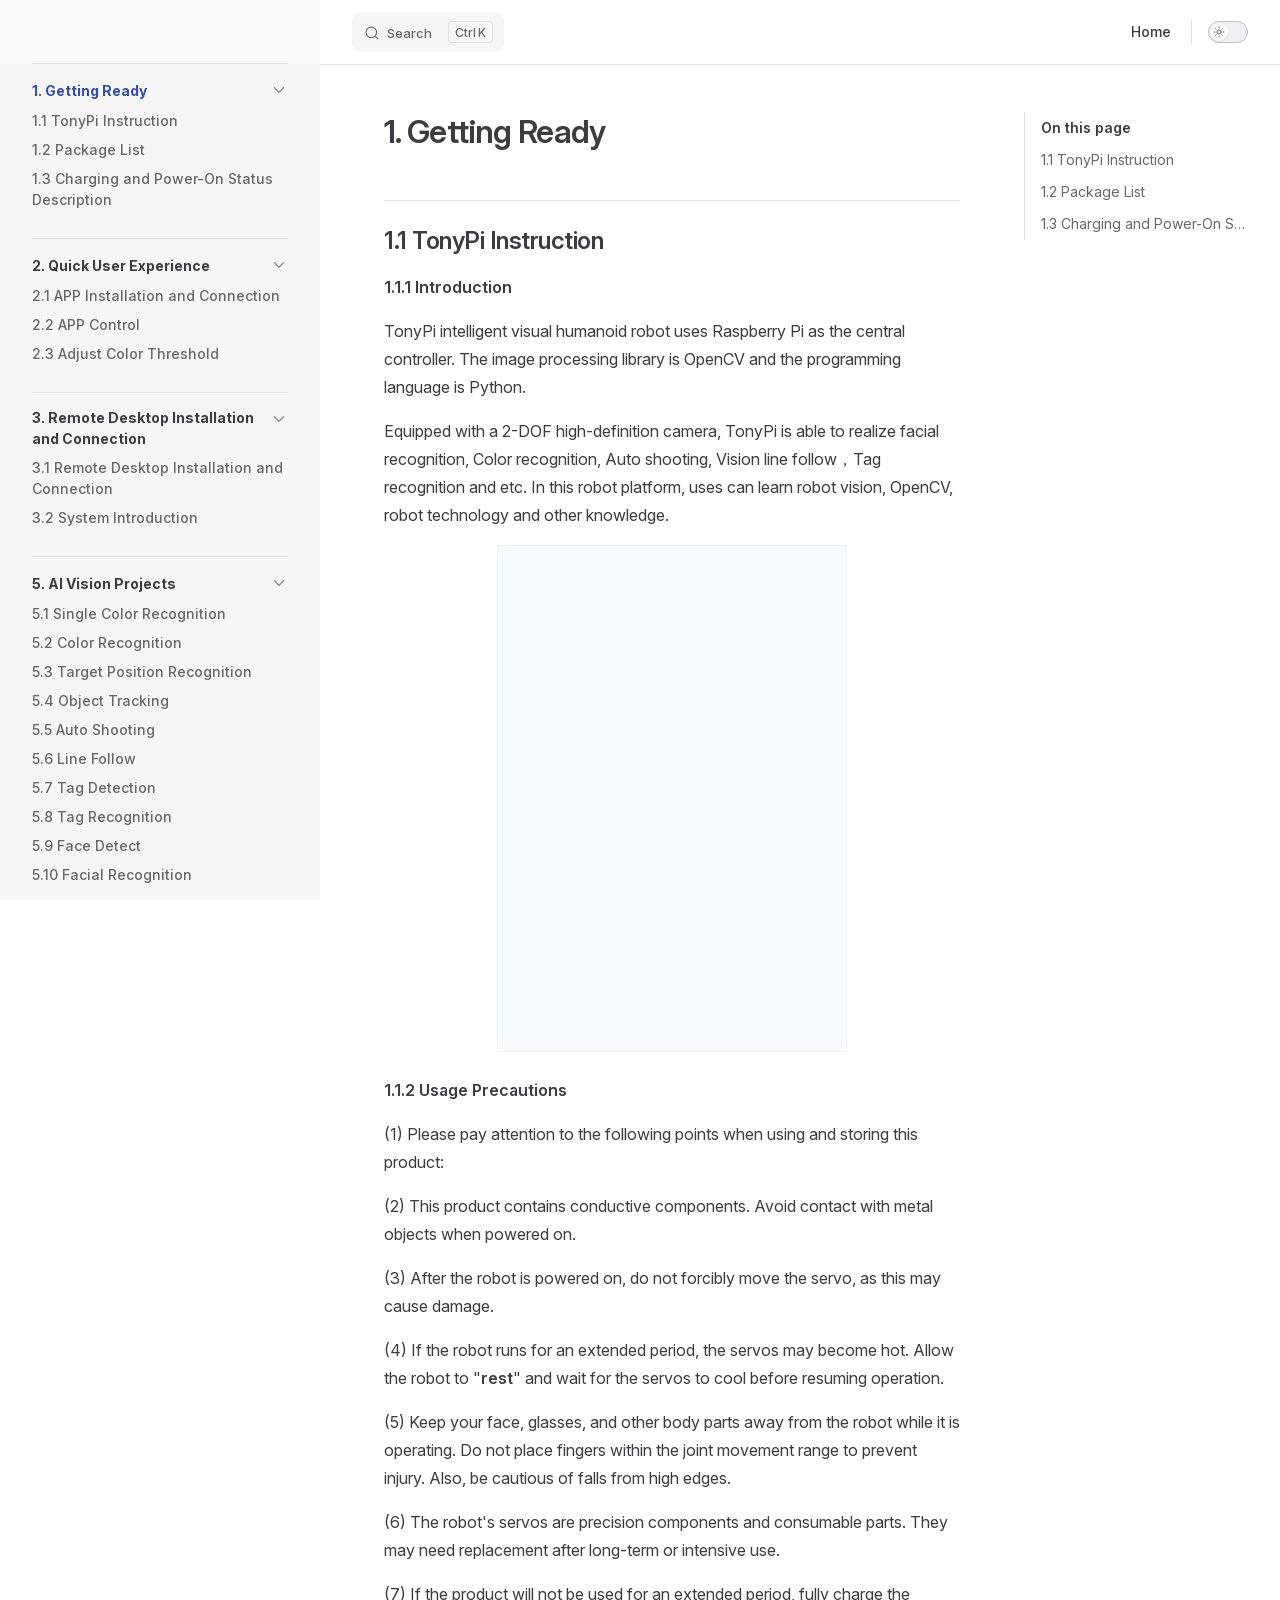
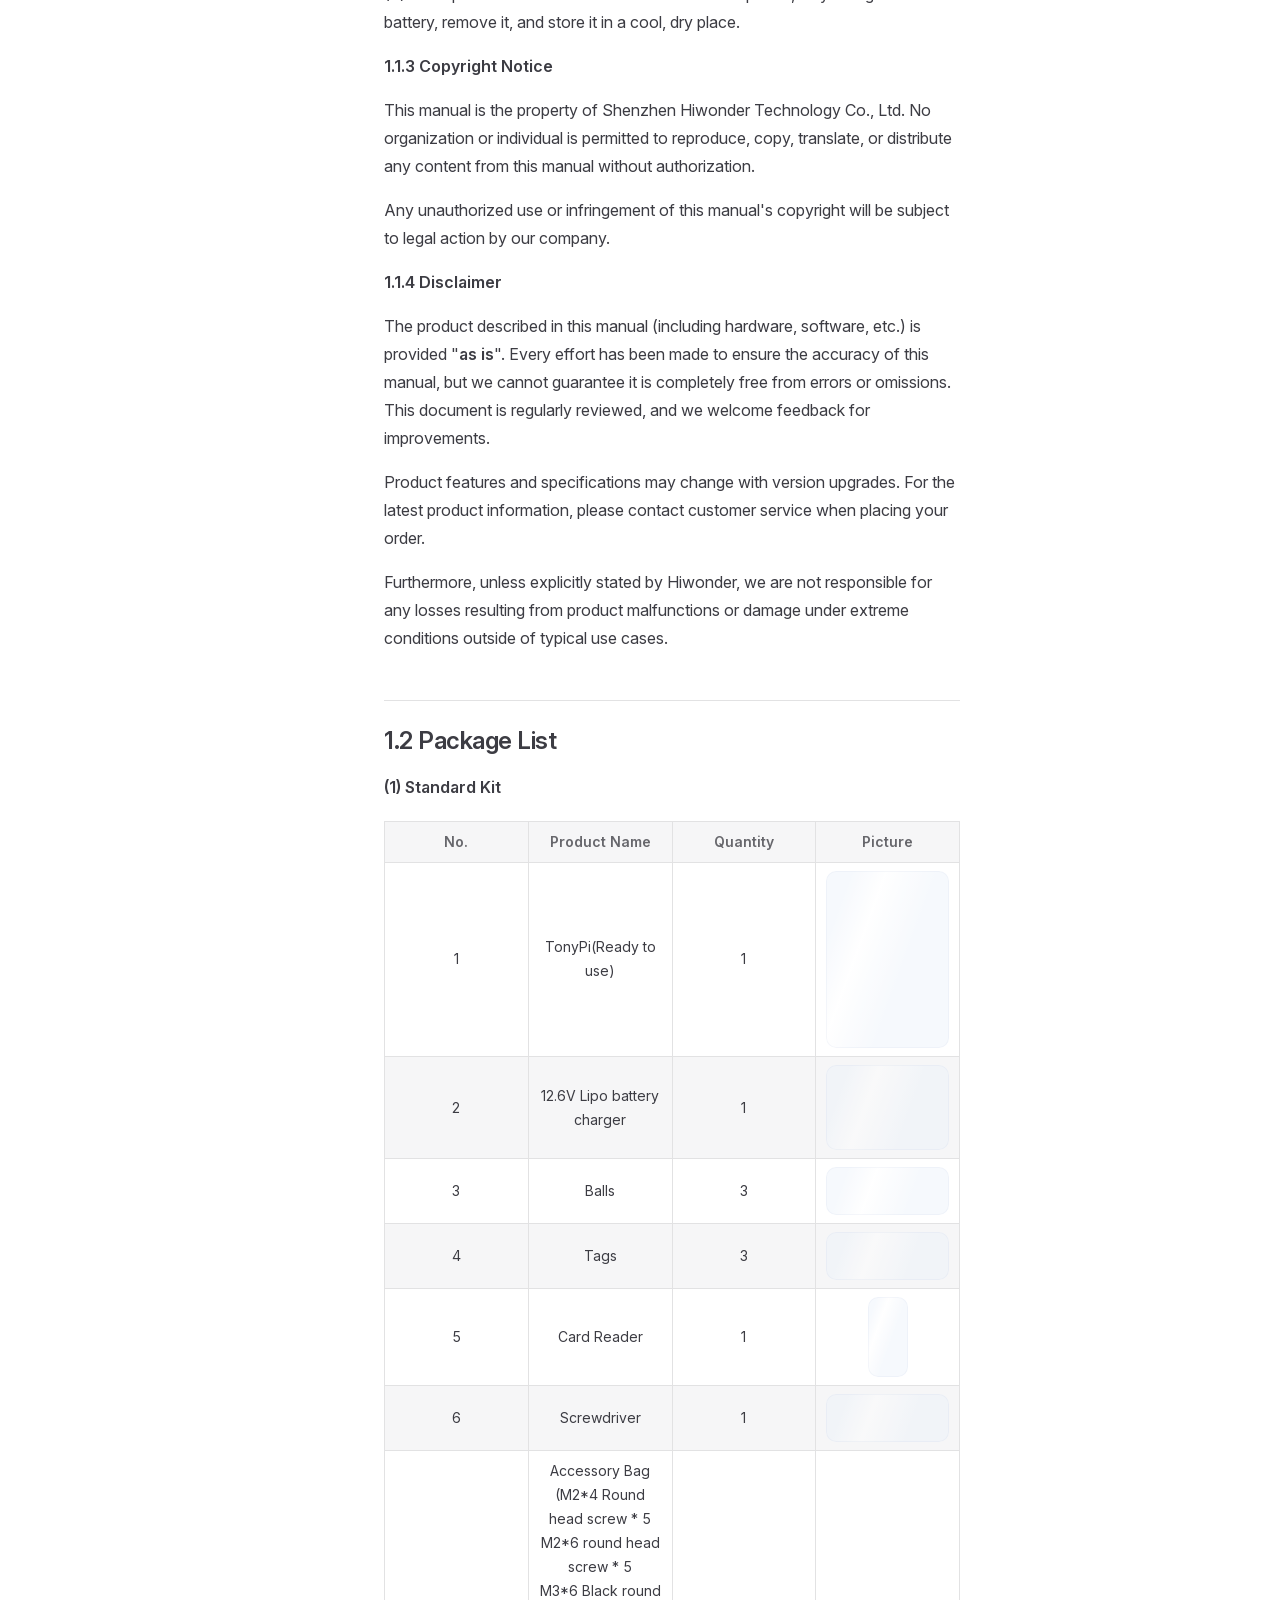
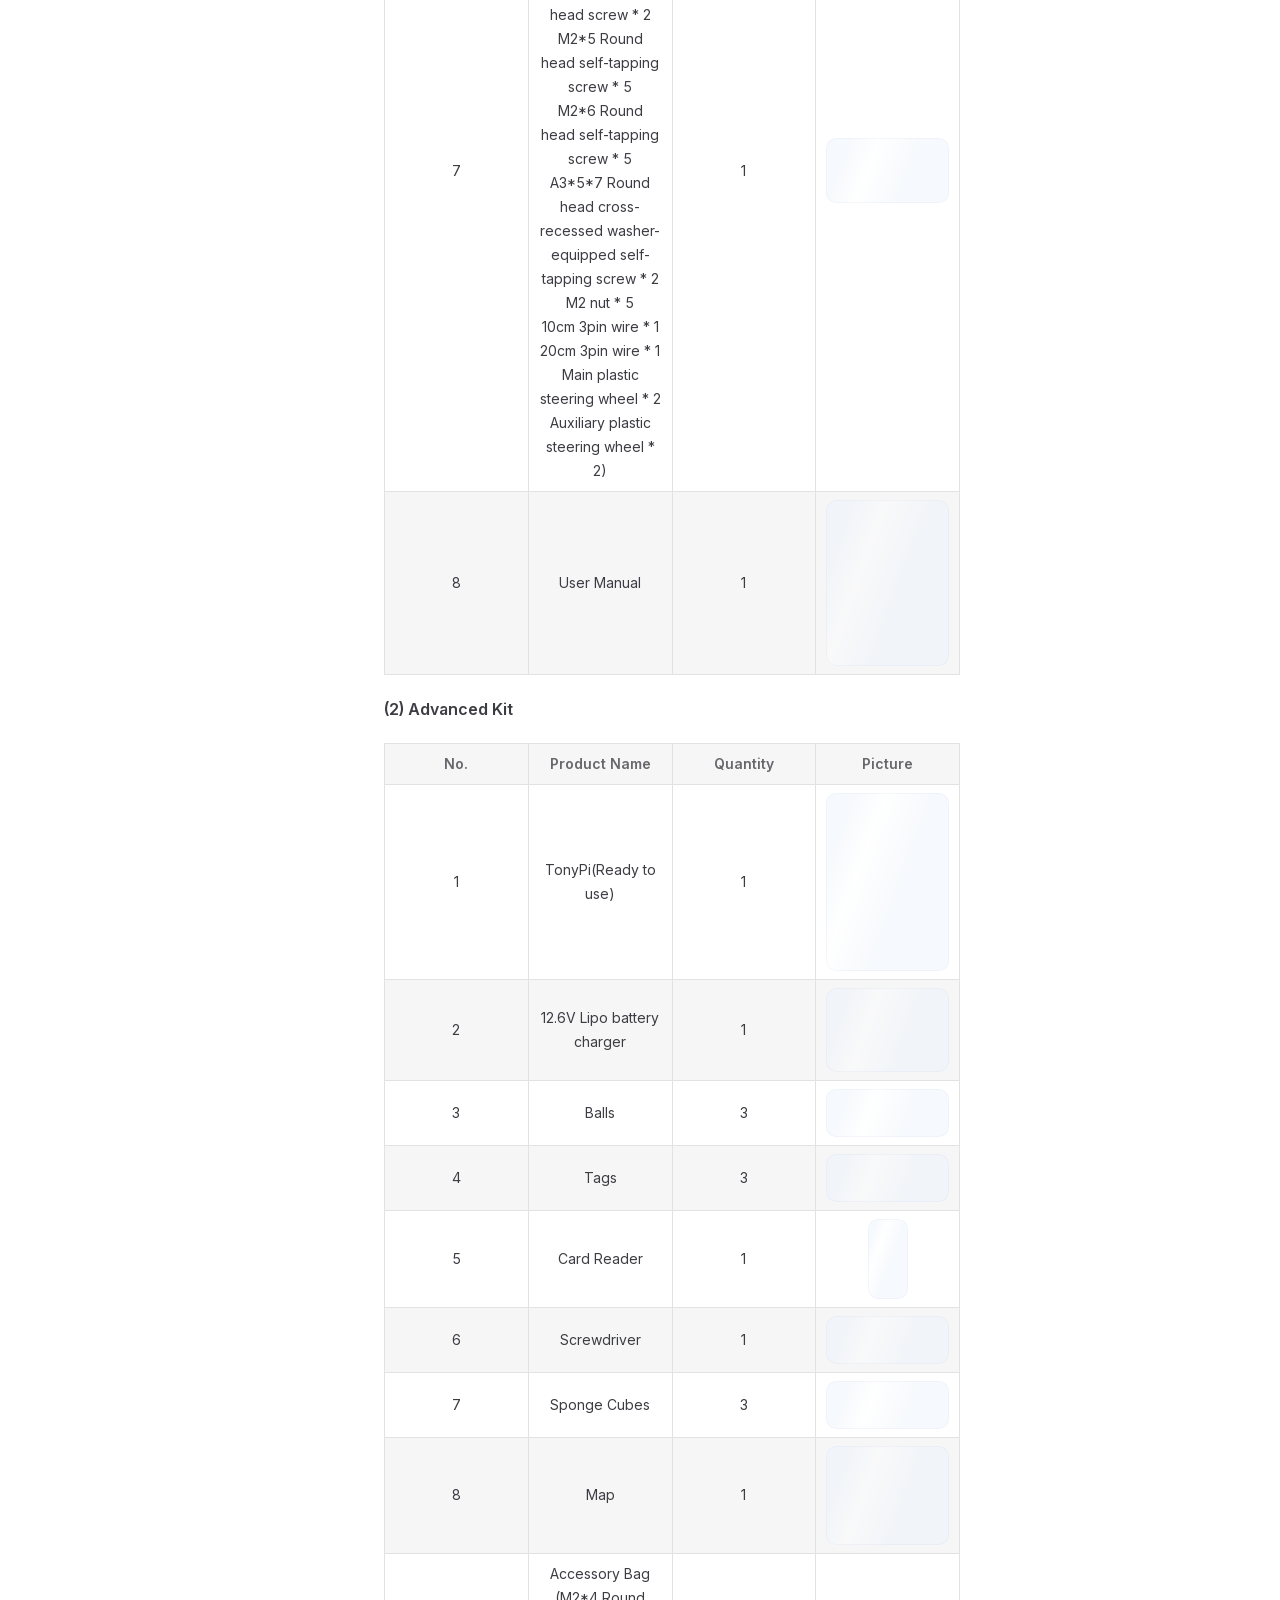
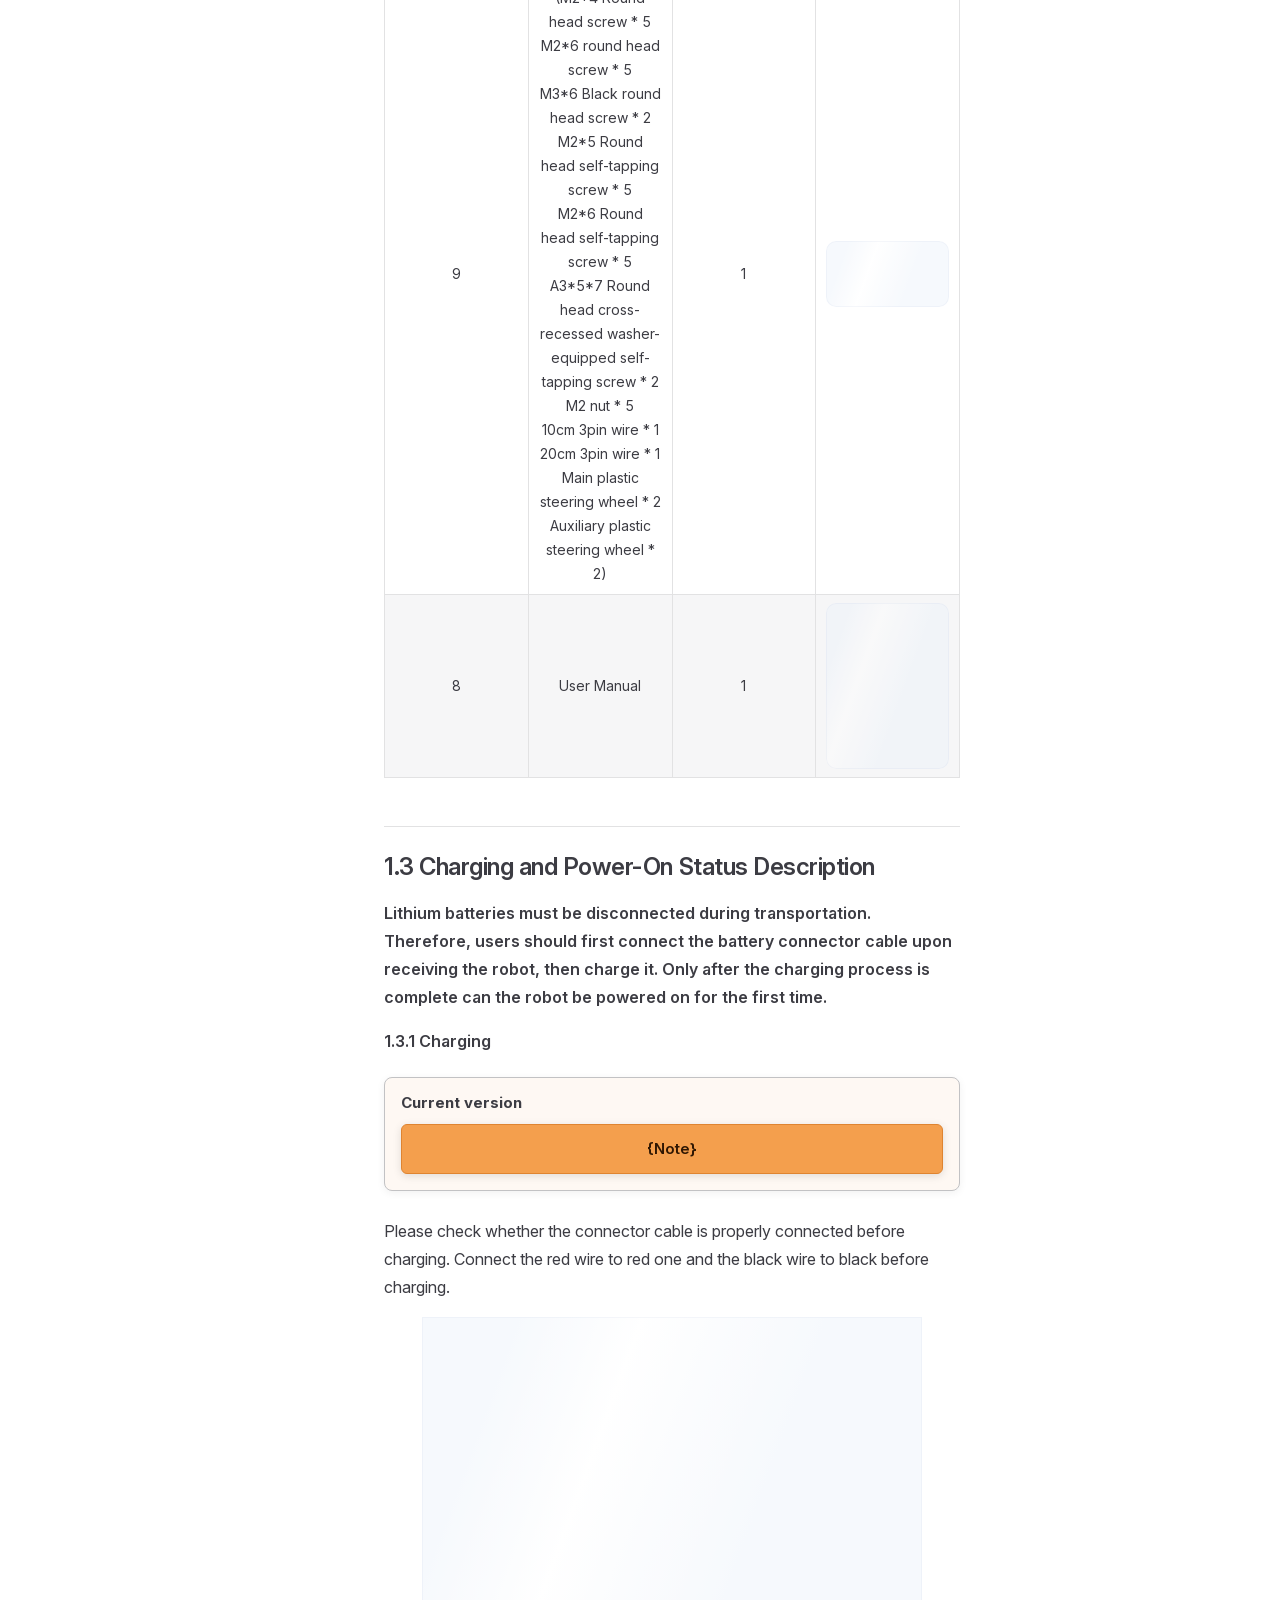
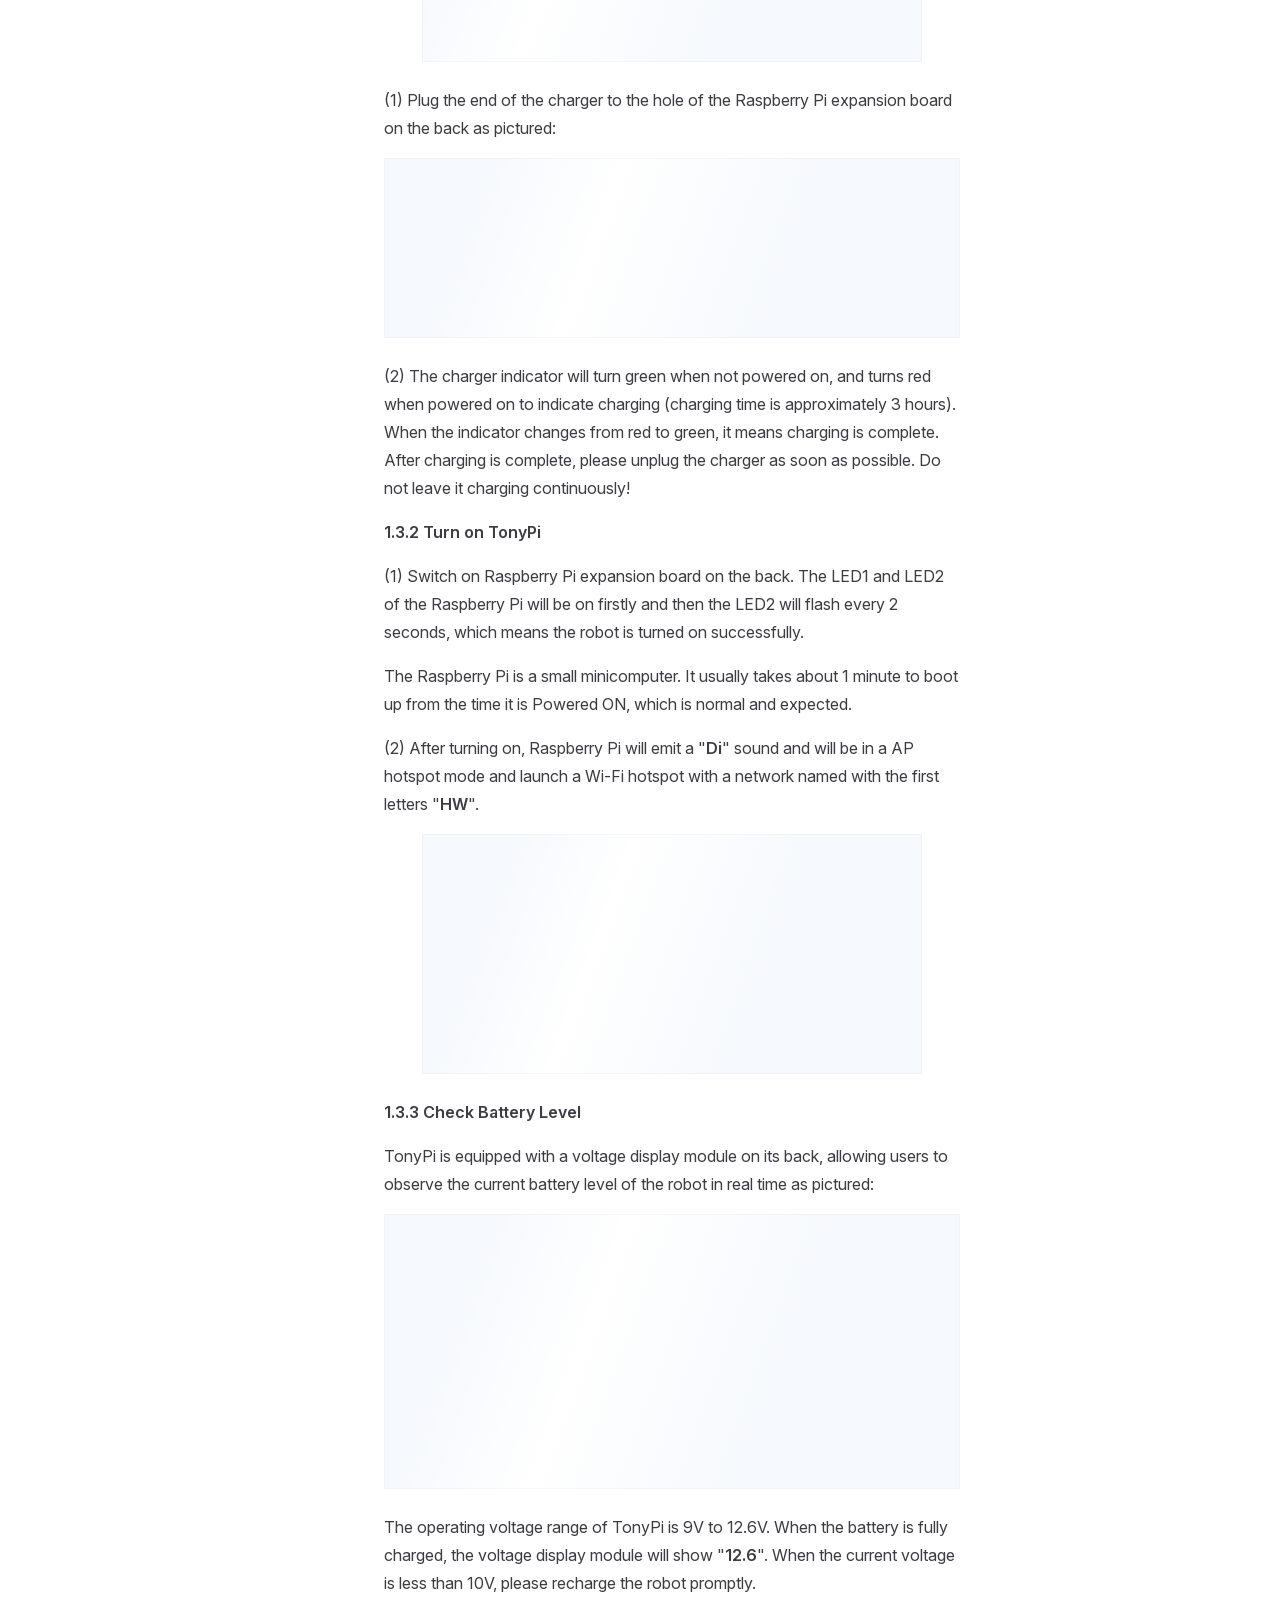
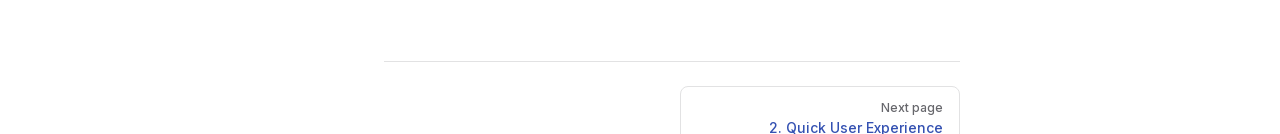
==== projects/TonyPi/en/latest/index.html @ e5cf25d5 "内容搭建" ====
<!DOCTYPE html>
<html lang="en-US" dir="ltr">
  <head>
    <meta charset="utf-8">
    <meta name="viewport" content="width=device-width,initial-scale=1">
    <title>TonyPi Documentation</title>
    <meta name="description" content="TonyPi robot documentation">
    <meta name="generator" content="VitePress v1.6.4">
    <link rel="preload stylesheet" href="/projects/TonyPi/en/latest/assets/style.p-9D3lIQ.css" as="style">
    <link rel="preload stylesheet" href="/projects/TonyPi/en/latest/vp-icons.css" as="style">
    
    <script type="module" src="/projects/TonyPi/en/latest/assets/app.D5U4iO-z.js"></script>
    <link rel="preload" href="/projects/TonyPi/en/latest/assets/inter-roman-latin.Di8DUHzh.woff2" as="font" type="font/woff2" crossorigin="">
    <link rel="modulepreload" href="/projects/TonyPi/en/latest/assets/chunks/theme.QxXbuBJi.js">
    <link rel="modulepreload" href="/projects/TonyPi/en/latest/assets/chunks/framework.BcMkjLiY.js">
    <link rel="modulepreload" href="/projects/TonyPi/en/latest/assets/index.md.aGNLxCXh.lean.js">
    <link rel="icon" href="/projects/TonyPi/en/latest/favicon.ico">
    <script id="check-dark-mode">(()=>{const e=localStorage.getItem("vitepress-theme-appearance")||"auto",a=window.matchMedia("(prefers-color-scheme: dark)").matches;(!e||e==="auto"?a:e==="dark")&&document.documentElement.classList.add("dark")})();</script>
    <script id="check-mac-os">document.documentElement.classList.toggle("mac",/Mac|iPhone|iPod|iPad/i.test(navigator.platform));</script>
  </head>
  <body>
    <div id="app"><!--[--><div class="page-redirect" style="text-align:center;padding:100px 20px;"><p>Redirecting to content page...</p><p><a href="/projects/TonyPi/en/latest/docs/1.getting_ready.html" target="_self">If you are not redirected automatically, click here</a></p></div><!--[--><!----><!--]--><!----><!--]--></div>
    <script>window.__VP_HASH_MAP__=JSON.parse("{\"docs_1.getting_ready.md\":\"DR9e4uMA\",\"docs_10.pc_control_course.md\":\"C36wMN5D\",\"docs_11.voice_interaction_and_intelligent_handling_course.md\":\"CL0fTmrO\",\"docs_13_network_configuration.md\":\"CmdSYaKA\",\"docs_2.quick_user_experience.md\":\"IQWW125H\",\"docs_6.remote.md\":\"Zev0Ed3V\",\"docs_8.ai_vision_games_lesson.md\":\"PRCajuVZ\",\"docs_9.upper_computer_action_editing_course.md\":\"5rA0oVuu\",\"docs_general_basic_courses.md\":\"BvDq5_1U\",\"docs_index.md\":\"Dbl08Xhv\",\"docs_resources_download.md\":\"DVZm7Ctx\",\"index.md\":\"aGNLxCXh\"}");window.__VP_SITE_DATA__=JSON.parse("{\"lang\":\"en-US\",\"dir\":\"ltr\",\"title\":\"TonyPi Documentation\",\"description\":\"TonyPi robot documentation\",\"base\":\"/projects/TonyPi/en/latest/\",\"head\":[],\"router\":{\"prefetchLinks\":true},\"appearance\":true,\"themeConfig\":{\"siteTitle\":false,\"logo\":\"/e-logo.png\",\"outline\":[2,3],\"search\":{\"provider\":\"local\",\"options\":{\"translations\":{\"button\":{\"buttonText\":\"Search\",\"buttonAriaLabel\":\"Search\"},\"modal\":{\"searchBox\":{\"resetButtonTitle\":\"Clear search query\",\"resetButtonAriaLabel\":\"Clear search query\",\"cancelButtonText\":\"Cancel\",\"cancelButtonAriaLabel\":\"Cancel\"},\"startScreen\":{\"recentSearchTitle\":\"Recent Searches\",\"noRecentSearchText\":\"No recent searches\",\"suggestedQueryTitle\":\"Suggested Queries\"},\"noResultsScreen\":{\"noResultsText\":\"No results found for\",\"suggestedQueryText\":\"You can try searching for\",\"reportMissingResultsText\":\"Have any queries?\",\"reportMissingResultsLinkText\":\"Report here\"},\"footer\":{\"selectText\":\"to select\",\"navigateText\":\"to navigate\",\"closeText\":\"to close\"}}}}},\"nav\":[{\"text\":\"Home\",\"link\":\"https://www.hiwonder.net/\",\"target\":\"_self\"}],\"sidebar\":[{\"text\":\"1. Getting Ready\",\"link\":\"/docs/1.getting_ready.html\",\"collapsed\":false,\"items\":[{\"text\":\"1.1 TonyPi Instruction\",\"link\":\"/docs/1.getting_ready.html#_1-1-tonypi-instruction\"},{\"text\":\"1.2 Package List\",\"link\":\"/docs/1.getting_ready.html#_1-2-package-list\"},{\"text\":\"1.3 Charging and Power-On Status Description\",\"link\":\"/docs/1.getting_ready.html#_1-3-charging-and-power-on-status-description\"}]},{\"text\":\"2. Quick User Experience\",\"link\":\"/docs/2.quick_user_experience.html\",\"collapsed\":false,\"items\":[{\"text\":\"2.1 APP Installation and Connection\",\"link\":\"/docs/2.quick_user_experience.html#_2-1-app-installation-and-connection\"},{\"text\":\"2.2 APP Control\",\"link\":\"/docs/2.quick_user_experience.html#_2-2-app-control\"},{\"text\":\"2.3 Adjust Color Threshold\",\"link\":\"/docs/2.quick_user_experience.html#_2-3-adjust-color-threshold\"}]},{\"text\":\"3. Remote Desktop Installation and Connection\",\"link\":\"/docs/6.remote.html\",\"collapsed\":false,\"items\":[{\"text\":\"3.1 Remote Desktop Installation and Connection\",\"link\":\"/docs/6.remote.html#_3-1-remote-desktop-installation-and-connection\"},{\"text\":\"3.2 System Introduction\",\"link\":\"/docs/6.remote.html#_3-2-system-introduction\"}]},{\"text\":\"5. AI Vision Projects\",\"link\":\"/docs/8.ai_vision_games_lesson.html\",\"collapsed\":false,\"items\":[{\"text\":\"5.1 Single Color Recognition\",\"link\":\"/docs/8.ai_vision_games_lesson.html#_5-1-single-color-recognition\"},{\"text\":\"5.2 Color Recognition\",\"link\":\"/docs/8.ai_vision_games_lesson.html#_5-2-color-recognition\"},{\"text\":\"5.3 Target Position Recognition\",\"link\":\"/docs/8.ai_vision_games_lesson.html#_5-3-target-position-recognition\"},{\"text\":\"5.4 Object Tracking\",\"link\":\"/docs/8.ai_vision_games_lesson.html#_5-4-object-tracking\"},{\"text\":\"5.5 Auto Shooting\",\"link\":\"/docs/8.ai_vision_games_lesson.html#_5-5-auto-shooting\"},{\"text\":\"5.6 Line Follow\",\"link\":\"/docs/8.ai_vision_games_lesson.html#_5-6-line-follow\"},{\"text\":\"5.7 Tag Detection\",\"link\":\"/docs/8.ai_vision_games_lesson.html#_5-7-tag-detection\"},{\"text\":\"5.8 Tag Recognition\",\"link\":\"/docs/8.ai_vision_games_lesson.html#_5-8-tag-recognition\"},{\"text\":\"5.9 Face Detect\",\"link\":\"/docs/8.ai_vision_games_lesson.html#_5-9-face-detect\"},{\"text\":\"5.10 Facial Recognition\",\"link\":\"/docs/8.ai_vision_games_lesson.html#_5-10-facial-recognition\"}]},{\"text\":\"4. PC Software and Action Programming\",\"link\":\"/docs/9.upper_computer_action_editing_course.html\",\"collapsed\":false,\"items\":[{\"text\":\"4.1 PC Software Introduction\",\"link\":\"/docs/9.upper_computer_action_editing_course.html#_4-1-pc-software-introduction\"},{\"text\":\"4.2 Call Action Group\",\"link\":\"/docs/9.upper_computer_action_editing_course.html#_4-2-call-action-group\"},{\"text\":\"4.3 Action Group Programming\",\"link\":\"/docs/9.upper_computer_action_editing_course.html#_4-3-action-group-programming\"},{\"text\":\"4.4 Integrate Action Groups\",\"link\":\"/docs/9.upper_computer_action_editing_course.html#_4-4-integrate-action-groups\"},{\"text\":\"4.5 App Custom\",\"link\":\"/docs/9.upper_computer_action_editing_course.html#_4-5-app-custom\"},{\"text\":\"4.6 Call Action Group Using Command\",\"link\":\"/docs/9.upper_computer_action_editing_course.html#_4-6-call-action-group-using-command\"}]},{\"text\":\"7. PC Software Control\",\"link\":\"/docs/10.pc_control_course.html\",\"collapsed\":false,\"items\":[{\"text\":\"7.1 PC Software Operation\",\"link\":\"/docs/10.pc_control_course.html#_7-1-pc-software-operation\"},{\"text\":\"7.2 Start TonyPi with PC Software\",\"link\":\"/docs/10.pc_control_course.html#_7-2-start-tonypi-with-pc-software\"}]},{\"text\":\"6. Intelligent Transport Course\",\"link\":\"/docs/11.voice_interaction_and_intelligent_handling_course.html\",\"collapsed\":false,\"items\":[{\"text\":\"6.1 Intelligent Transport\",\"link\":\"/docs/11.voice_interaction_and_intelligent_handling_course.html#_6-1-intelligent-transport\"},{\"text\":\"6.2 Object Tracking\",\"link\":\"/docs/11.voice_interaction_and_intelligent_handling_course.html#_6-2-object-tracking\"}]},{\"text\":\"8. Raspberry Pi Series Robot Network Configuration Instruction\",\"link\":\"/docs/13_network_configuration.html\",\"collapsed\":false,\"items\":[{\"text\":\"8.1 Network Configuration Overview\",\"link\":\"/docs/13_network_configuration.html#_8-1-network-configuration-overview\"},{\"text\":\"8.2 AP Direct Connection Mode\",\"link\":\"/docs/13_network_configuration.html#_8-2-ap-direct-connection-mode\"},{\"text\":\"8.3 Connecting in LAN Mode (optional)\",\"link\":\"/docs/13_network_configuration.html#_8-3-connecting-in-lan-mode-optional\"}]},{\"text\":\"Basic Development Course\",\"link\":\"/docs/general_basic_courses.html\",\"collapsed\":false,\"items\":[]},{\"text\":\"Appendix\",\"link\":\"/docs/resources_download.html\",\"collapsed\":false,\"items\":[]}]},\"locales\":{},\"scrollOffset\":134,\"cleanUrls\":false}");</script>
    
  </body>
</html>
---- projects/TonyPi/en/latest/assets/style.p-9D3lIQ.css ----
@font-face{font-family:Inter;font-style:normal;font-weight:100 900;font-display:swap;src:url(/projects/TonyPi/en/latest/assets/inter-roman-cyrillic-ext.BBPuwvHQ.woff2) format("woff2");unicode-range:U+0460-052F,U+1C80-1C88,U+20B4,U+2DE0-2DFF,U+A640-A69F,U+FE2E-FE2F}@font-face{font-family:Inter;font-style:normal;font-weight:100 900;font-display:swap;src:url(/projects/TonyPi/en/latest/assets/inter-roman-cyrillic.C5lxZ8CY.woff2) format("woff2");unicode-range:U+0301,U+0400-045F,U+0490-0491,U+04B0-04B1,U+2116}@font-face{font-family:Inter;font-style:normal;font-weight:100 900;font-display:swap;src:url(/projects/TonyPi/en/latest/assets/inter-roman-greek-ext.CqjqNYQ-.woff2) format("woff2");unicode-range:U+1F00-1FFF}@font-face{font-family:Inter;font-style:normal;font-weight:100 900;font-display:swap;src:url(/projects/TonyPi/en/latest/assets/inter-roman-greek.BBVDIX6e.woff2) format("woff2");unicode-range:U+0370-0377,U+037A-037F,U+0384-038A,U+038C,U+038E-03A1,U+03A3-03FF}@font-face{font-family:Inter;font-style:normal;font-weight:100 900;font-display:swap;src:url(/projects/TonyPi/en/latest/assets/inter-roman-vietnamese.BjW4sHH5.woff2) format("woff2");unicode-range:U+0102-0103,U+0110-0111,U+0128-0129,U+0168-0169,U+01A0-01A1,U+01AF-01B0,U+0300-0301,U+0303-0304,U+0308-0309,U+0323,U+0329,U+1EA0-1EF9,U+20AB}@font-face{font-family:Inter;font-style:normal;font-weight:100 900;font-display:swap;src:url(/projects/TonyPi/en/latest/assets/inter-roman-latin-ext.4ZJIpNVo.woff2) format("woff2");unicode-range:U+0100-02AF,U+0304,U+0308,U+0329,U+1E00-1E9F,U+1EF2-1EFF,U+2020,U+20A0-20AB,U+20AD-20C0,U+2113,U+2C60-2C7F,U+A720-A7FF}@font-face{font-family:Inter;font-style:normal;font-weight:100 900;font-display:swap;src:url(/projects/TonyPi/en/latest/assets/inter-roman-latin.Di8DUHzh.woff2) format("woff2");unicode-range:U+0000-00FF,U+0131,U+0152-0153,U+02BB-02BC,U+02C6,U+02DA,U+02DC,U+0304,U+0308,U+0329,U+2000-206F,U+2074,U+20AC,U+2122,U+2191,U+2193,U+2212,U+2215,U+FEFF,U+FFFD}@font-face{font-family:Inter;font-style:italic;font-weight:100 900;font-display:swap;src:url(/projects/TonyPi/en/latest/assets/inter-italic-cyrillic-ext.r48I6akx.woff2) format("woff2");unicode-range:U+0460-052F,U+1C80-1C88,U+20B4,U+2DE0-2DFF,U+A640-A69F,U+FE2E-FE2F}@font-face{font-family:Inter;font-style:italic;font-weight:100 900;font-display:swap;src:url(/projects/TonyPi/en/latest/assets/inter-italic-cyrillic.By2_1cv3.woff2) format("woff2");unicode-range:U+0301,U+0400-045F,U+0490-0491,U+04B0-04B1,U+2116}@font-face{font-family:Inter;font-style:italic;font-weight:100 900;font-display:swap;src:url(/projects/TonyPi/en/latest/assets/inter-italic-greek-ext.1u6EdAuj.woff2) format("woff2");unicode-range:U+1F00-1FFF}@font-face{font-family:Inter;font-style:italic;font-weight:100 900;font-display:swap;src:url(/projects/TonyPi/en/latest/assets/inter-italic-greek.DJ8dCoTZ.woff2) format("woff2");unicode-range:U+0370-0377,U+037A-037F,U+0384-038A,U+038C,U+038E-03A1,U+03A3-03FF}@font-face{font-family:Inter;font-style:italic;font-weight:100 900;font-display:swap;src:url(/projects/TonyPi/en/latest/assets/inter-italic-vietnamese.BSbpV94h.woff2) format("woff2");unicode-range:U+0102-0103,U+0110-0111,U+0128-0129,U+0168-0169,U+01A0-01A1,U+01AF-01B0,U+0300-0301,U+0303-0304,U+0308-0309,U+0323,U+0329,U+1EA0-1EF9,U+20AB}@font-face{font-family:Inter;font-style:italic;font-weight:100 900;font-display:swap;src:url(/projects/TonyPi/en/latest/assets/inter-italic-latin-ext.CN1xVJS-.woff2) format("woff2");unicode-range:U+0100-02AF,U+0304,U+0308,U+0329,U+1E00-1E9F,U+1EF2-1EFF,U+2020,U+20A0-20AB,U+20AD-20C0,U+2113,U+2C60-2C7F,U+A720-A7FF}@font-face{font-family:Inter;font-style:italic;font-weight:100 900;font-display:swap;src:url(/projects/TonyPi/en/latest/assets/inter-italic-latin.C2AdPX0b.woff2) format("woff2");unicode-range:U+0000-00FF,U+0131,U+0152-0153,U+02BB-02BC,U+02C6,U+02DA,U+02DC,U+0304,U+0308,U+0329,U+2000-206F,U+2074,U+20AC,U+2122,U+2191,U+2193,U+2212,U+2215,U+FEFF,U+FFFD}@font-face{font-family:Punctuation SC;font-weight:400;src:local("PingFang SC Regular"),local("Noto Sans CJK SC"),local("Microsoft YaHei");unicode-range:U+201C,U+201D,U+2018,U+2019,U+2E3A,U+2014,U+2013,U+2026,U+00B7,U+007E,U+002F}@font-face{font-family:Punctuation SC;font-weight:500;src:local("PingFang SC Medium"),local("Noto Sans CJK SC"),local("Microsoft YaHei");unicode-range:U+201C,U+201D,U+2018,U+2019,U+2E3A,U+2014,U+2013,U+2026,U+00B7,U+007E,U+002F}@font-face{font-family:Punctuation SC;font-weight:600;src:local("PingFang SC Semibold"),local("Noto Sans CJK SC Bold"),local("Microsoft YaHei Bold");unicode-range:U+201C,U+201D,U+2018,U+2019,U+2E3A,U+2014,U+2013,U+2026,U+00B7,U+007E,U+002F}@font-face{font-family:Punctuation SC;font-weight:700;src:local("PingFang SC Semibold"),local("Noto Sans CJK SC Bold"),local("Microsoft YaHei Bold");unicode-range:U+201C,U+201D,U+2018,U+2019,U+2E3A,U+2014,U+2013,U+2026,U+00B7,U+007E,U+002F}:root{--vp-c-white: #ffffff;--vp-c-black: #000000;--vp-c-neutral: var(--vp-c-black);--vp-c-neutral-inverse: var(--vp-c-white)}.dark{--vp-c-neutral: var(--vp-c-white);--vp-c-neutral-inverse: var(--vp-c-black)}:root{--vp-c-gray-1: #dddde3;--vp-c-gray-2: #e4e4e9;--vp-c-gray-3: #ebebef;--vp-c-gray-soft: rgba(142, 150, 170, .14);--vp-c-indigo-1: #3451b2;--vp-c-indigo-2: #3a5ccc;--vp-c-indigo-3: #5672cd;--vp-c-indigo-soft: rgba(100, 108, 255, .14);--vp-c-purple-1: #6f42c1;--vp-c-purple-2: #7e4cc9;--vp-c-purple-3: #8e5cd9;--vp-c-purple-soft: rgba(159, 122, 234, .14);--vp-c-green-1: #18794e;--vp-c-green-2: #299764;--vp-c-green-3: #30a46c;--vp-c-green-soft: rgba(16, 185, 129, .14);--vp-c-yellow-1: #915930;--vp-c-yellow-2: #946300;--vp-c-yellow-3: #9f6a00;--vp-c-yellow-soft: rgba(234, 179, 8, .14);--vp-c-red-1: #b8272c;--vp-c-red-2: #d5393e;--vp-c-red-3: #e0575b;--vp-c-red-soft: rgba(244, 63, 94, .14);--vp-c-sponsor: #db2777}.dark{--vp-c-gray-1: #515c67;--vp-c-gray-2: #414853;--vp-c-gray-3: #32363f;--vp-c-gray-soft: rgba(101, 117, 133, .16);--vp-c-indigo-1: #a8b1ff;--vp-c-indigo-2: #5c73e7;--vp-c-indigo-3: #3e63dd;--vp-c-indigo-soft: rgba(100, 108, 255, .16);--vp-c-purple-1: #c8abfa;--vp-c-purple-2: #a879e6;--vp-c-purple-3: #8e5cd9;--vp-c-purple-soft: rgba(159, 122, 234, .16);--vp-c-green-1: #3dd68c;--vp-c-green-2: #30a46c;--vp-c-green-3: #298459;--vp-c-green-soft: rgba(16, 185, 129, .16);--vp-c-yellow-1: #f9b44e;--vp-c-yellow-2: #da8b17;--vp-c-yellow-3: #a46a0a;--vp-c-yellow-soft: rgba(234, 179, 8, .16);--vp-c-red-1: #f66f81;--vp-c-red-2: #f14158;--vp-c-red-3: #b62a3c;--vp-c-red-soft: rgba(244, 63, 94, .16)}:root{--vp-c-bg: #ffffff;--vp-c-bg-alt: #f6f6f7;--vp-c-bg-elv: #ffffff;--vp-c-bg-soft: #f6f6f7}.dark{--vp-c-bg: #1b1b1f;--vp-c-bg-alt: #161618;--vp-c-bg-elv: #202127;--vp-c-bg-soft: #202127}:root{--vp-c-border: #c2c2c4;--vp-c-divider: #e2e2e3;--vp-c-gutter: #e2e2e3}.dark{--vp-c-border: #3c3f44;--vp-c-divider: #2e2e32;--vp-c-gutter: #000000}:root{--vp-c-text-1: #3c3c43;--vp-c-text-2: #67676c;--vp-c-text-3: #929295}.dark{--vp-c-text-1: #dfdfd6;--vp-c-text-2: #98989f;--vp-c-text-3: #6a6a71}:root{--vp-c-default-1: var(--vp-c-gray-1);--vp-c-default-2: var(--vp-c-gray-2);--vp-c-default-3: var(--vp-c-gray-3);--vp-c-default-soft: var(--vp-c-gray-soft);--vp-c-brand-1: var(--vp-c-indigo-1);--vp-c-brand-2: var(--vp-c-indigo-2);--vp-c-brand-3: var(--vp-c-indigo-3);--vp-c-brand-soft: var(--vp-c-indigo-soft);--vp-c-brand: var(--vp-c-brand-1);--vp-c-tip-1: var(--vp-c-brand-1);--vp-c-tip-2: var(--vp-c-brand-2);--vp-c-tip-3: var(--vp-c-brand-3);--vp-c-tip-soft: var(--vp-c-brand-soft);--vp-c-note-1: var(--vp-c-brand-1);--vp-c-note-2: var(--vp-c-brand-2);--vp-c-note-3: var(--vp-c-brand-3);--vp-c-note-soft: var(--vp-c-brand-soft);--vp-c-success-1: var(--vp-c-green-1);--vp-c-success-2: var(--vp-c-green-2);--vp-c-success-3: var(--vp-c-green-3);--vp-c-success-soft: var(--vp-c-green-soft);--vp-c-important-1: var(--vp-c-purple-1);--vp-c-important-2: var(--vp-c-purple-2);--vp-c-important-3: var(--vp-c-purple-3);--vp-c-important-soft: var(--vp-c-purple-soft);--vp-c-warning-1: var(--vp-c-yellow-1);--vp-c-warning-2: var(--vp-c-yellow-2);--vp-c-warning-3: var(--vp-c-yellow-3);--vp-c-warning-soft: var(--vp-c-yellow-soft);--vp-c-danger-1: var(--vp-c-red-1);--vp-c-danger-2: var(--vp-c-red-2);--vp-c-danger-3: var(--vp-c-red-3);--vp-c-danger-soft: var(--vp-c-red-soft);--vp-c-caution-1: var(--vp-c-red-1);--vp-c-caution-2: var(--vp-c-red-2);--vp-c-caution-3: var(--vp-c-red-3);--vp-c-caution-soft: var(--vp-c-red-soft)}:root{--vp-font-family-base: "Inter", ui-sans-serif, system-ui, sans-serif, "Apple Color Emoji", "Segoe UI Emoji", "Segoe UI Symbol", "Noto Color Emoji";--vp-font-family-mono: ui-monospace, "Menlo", "Monaco", "Consolas", "Liberation Mono", "Courier New", monospace;font-optical-sizing:auto}:root:where(:lang(zh)){--vp-font-family-base: "Punctuation SC", "Inter", ui-sans-serif, system-ui, sans-serif, "Apple Color Emoji", "Segoe UI Emoji", "Segoe UI Symbol", "Noto Color Emoji"}:root{--vp-shadow-1: 0 1px 2px rgba(0, 0, 0, .04), 0 1px 2px rgba(0, 0, 0, .06);--vp-shadow-2: 0 3px 12px rgba(0, 0, 0, .07), 0 1px 4px rgba(0, 0, 0, .07);--vp-shadow-3: 0 12px 32px rgba(0, 0, 0, .1), 0 2px 6px rgba(0, 0, 0, .08);--vp-shadow-4: 0 14px 44px rgba(0, 0, 0, .12), 0 3px 9px rgba(0, 0, 0, .12);--vp-shadow-5: 0 18px 56px rgba(0, 0, 0, .16), 0 4px 12px rgba(0, 0, 0, .16)}:root{--vp-z-index-footer: 10;--vp-z-index-local-nav: 20;--vp-z-index-nav: 30;--vp-z-index-layout-top: 40;--vp-z-index-backdrop: 50;--vp-z-index-sidebar: 60}@media (min-width: 960px){:root{--vp-z-index-sidebar: 25}}:root{--vp-layout-max-width: 1440px}:root{--vp-header-anchor-symbol: "#"}:root{--vp-code-line-height: 1.7;--vp-code-font-size: .875em;--vp-code-color: var(--vp-c-brand-1);--vp-code-link-color: var(--vp-c-brand-1);--vp-code-link-hover-color: var(--vp-c-brand-2);--vp-code-bg: var(--vp-c-default-soft);--vp-code-block-color: var(--vp-c-text-2);--vp-code-block-bg: var(--vp-c-bg-alt);--vp-code-block-divider-color: var(--vp-c-gutter);--vp-code-lang-color: var(--vp-c-text-3);--vp-code-line-highlight-color: var(--vp-c-default-soft);--vp-code-line-number-color: var(--vp-c-text-3);--vp-code-line-diff-add-color: var(--vp-c-success-soft);--vp-code-line-diff-add-symbol-color: var(--vp-c-success-1);--vp-code-line-diff-remove-color: var(--vp-c-danger-soft);--vp-code-line-diff-remove-symbol-color: var(--vp-c-danger-1);--vp-code-line-warning-color: var(--vp-c-warning-soft);--vp-code-line-error-color: var(--vp-c-danger-soft);--vp-code-copy-code-border-color: var(--vp-c-divider);--vp-code-copy-code-bg: var(--vp-c-bg-soft);--vp-code-copy-code-hover-border-color: var(--vp-c-divider);--vp-code-copy-code-hover-bg: var(--vp-c-bg);--vp-code-copy-code-active-text: var(--vp-c-text-2);--vp-code-copy-copied-text-content: "Copied";--vp-code-tab-divider: var(--vp-code-block-divider-color);--vp-code-tab-text-color: var(--vp-c-text-2);--vp-code-tab-bg: var(--vp-code-block-bg);--vp-code-tab-hover-text-color: var(--vp-c-text-1);--vp-code-tab-active-text-color: var(--vp-c-text-1);--vp-code-tab-active-bar-color: var(--vp-c-brand-1)}:lang(es),:lang(pt){--vp-code-copy-copied-text-content: "Copiado"}:lang(fa){--vp-code-copy-copied-text-content: "کپی شد"}:lang(ko){--vp-code-copy-copied-text-content: "복사됨"}:lang(ru){--vp-code-copy-copied-text-content: "Скопировано"}:lang(zh){--vp-code-copy-copied-text-content: "已复制"}:root{--vp-button-brand-border: transparent;--vp-button-brand-text: var(--vp-c-white);--vp-button-brand-bg: var(--vp-c-brand-3);--vp-button-brand-hover-border: transparent;--vp-button-brand-hover-text: var(--vp-c-white);--vp-button-brand-hover-bg: var(--vp-c-brand-2);--vp-button-brand-active-border: transparent;--vp-button-brand-active-text: var(--vp-c-white);--vp-button-brand-active-bg: var(--vp-c-brand-1);--vp-button-alt-border: transparent;--vp-button-alt-text: var(--vp-c-text-1);--vp-button-alt-bg: var(--vp-c-default-3);--vp-button-alt-hover-border: transparent;--vp-button-alt-hover-text: var(--vp-c-text-1);--vp-button-alt-hover-bg: var(--vp-c-default-2);--vp-button-alt-active-border: transparent;--vp-button-alt-active-text: var(--vp-c-text-1);--vp-button-alt-active-bg: var(--vp-c-default-1);--vp-button-sponsor-border: var(--vp-c-text-2);--vp-button-sponsor-text: var(--vp-c-text-2);--vp-button-sponsor-bg: transparent;--vp-button-sponsor-hover-border: var(--vp-c-sponsor);--vp-button-sponsor-hover-text: var(--vp-c-sponsor);--vp-button-sponsor-hover-bg: transparent;--vp-button-sponsor-active-border: var(--vp-c-sponsor);--vp-button-sponsor-active-text: var(--vp-c-sponsor);--vp-button-sponsor-active-bg: transparent}:root{--vp-custom-block-font-size: 14px;--vp-custom-block-code-font-size: 13px;--vp-custom-block-info-border: transparent;--vp-custom-block-info-text: var(--vp-c-text-1);--vp-custom-block-info-bg: var(--vp-c-default-soft);--vp-custom-block-info-code-bg: var(--vp-c-default-soft);--vp-custom-block-note-border: transparent;--vp-custom-block-note-text: var(--vp-c-text-1);--vp-custom-block-note-bg: var(--vp-c-default-soft);--vp-custom-block-note-code-bg: var(--vp-c-default-soft);--vp-custom-block-tip-border: transparent;--vp-custom-block-tip-text: var(--vp-c-text-1);--vp-custom-block-tip-bg: var(--vp-c-tip-soft);--vp-custom-block-tip-code-bg: var(--vp-c-tip-soft);--vp-custom-block-important-border: transparent;--vp-custom-block-important-text: var(--vp-c-text-1);--vp-custom-block-important-bg: var(--vp-c-important-soft);--vp-custom-block-important-code-bg: var(--vp-c-important-soft);--vp-custom-block-warning-border: transparent;--vp-custom-block-warning-text: var(--vp-c-text-1);--vp-custom-block-warning-bg: var(--vp-c-warning-soft);--vp-custom-block-warning-code-bg: var(--vp-c-warning-soft);--vp-custom-block-danger-border: transparent;--vp-custom-block-danger-text: var(--vp-c-text-1);--vp-custom-block-danger-bg: var(--vp-c-danger-soft);--vp-custom-block-danger-code-bg: var(--vp-c-danger-soft);--vp-custom-block-caution-border: transparent;--vp-custom-block-caution-text: var(--vp-c-text-1);--vp-custom-block-caution-bg: var(--vp-c-caution-soft);--vp-custom-block-caution-code-bg: var(--vp-c-caution-soft);--vp-custom-block-details-border: var(--vp-custom-block-info-border);--vp-custom-block-details-text: var(--vp-custom-block-info-text);--vp-custom-block-details-bg: var(--vp-custom-block-info-bg);--vp-custom-block-details-code-bg: var(--vp-custom-block-info-code-bg)}:root{--vp-input-border-color: var(--vp-c-border);--vp-input-bg-color: var(--vp-c-bg-alt);--vp-input-switch-bg-color: var(--vp-c-default-soft)}:root{--vp-nav-height: 64px;--vp-nav-bg-color: var(--vp-c-bg);--vp-nav-screen-bg-color: var(--vp-c-bg);--vp-nav-logo-height: 24px}.hide-nav{--vp-nav-height: 0px}.hide-nav .VPSidebar{--vp-nav-height: 22px}:root{--vp-local-nav-bg-color: var(--vp-c-bg)}:root{--vp-sidebar-width: 272px;--vp-sidebar-bg-color: var(--vp-c-bg-alt)}:root{--vp-backdrop-bg-color: rgba(0, 0, 0, .6)}:root{--vp-home-hero-name-color: var(--vp-c-brand-1);--vp-home-hero-name-background: transparent;--vp-home-hero-image-background-image: none;--vp-home-hero-image-filter: none}:root{--vp-badge-info-border: transparent;--vp-badge-info-text: var(--vp-c-text-2);--vp-badge-info-bg: var(--vp-c-default-soft);--vp-badge-tip-border: transparent;--vp-badge-tip-text: var(--vp-c-tip-1);--vp-badge-tip-bg: var(--vp-c-tip-soft);--vp-badge-warning-border: transparent;--vp-badge-warning-text: var(--vp-c-warning-1);--vp-badge-warning-bg: var(--vp-c-warning-soft);--vp-badge-danger-border: transparent;--vp-badge-danger-text: var(--vp-c-danger-1);--vp-badge-danger-bg: var(--vp-c-danger-soft)}:root{--vp-carbon-ads-text-color: var(--vp-c-text-1);--vp-carbon-ads-poweredby-color: var(--vp-c-text-2);--vp-carbon-ads-bg-color: var(--vp-c-bg-soft);--vp-carbon-ads-hover-text-color: var(--vp-c-brand-1);--vp-carbon-ads-hover-poweredby-color: var(--vp-c-text-1)}:root{--vp-local-search-bg: var(--vp-c-bg);--vp-local-search-result-bg: var(--vp-c-bg);--vp-local-search-result-border: var(--vp-c-divider);--vp-local-search-result-selected-bg: var(--vp-c-bg);--vp-local-search-result-selected-border: var(--vp-c-brand-1);--vp-local-search-highlight-bg: var(--vp-c-brand-1);--vp-local-search-highlight-text: var(--vp-c-neutral-inverse)}@media (prefers-reduced-motion: reduce){*,:before,:after{animation-delay:-1ms!important;animation-duration:1ms!important;animation-iteration-count:1!important;background-attachment:initial!important;scroll-behavior:auto!important;transition-duration:0s!important;transition-delay:0s!important}}*,:before,:after{box-sizing:border-box}html{line-height:1.4;font-size:16px;-webkit-text-size-adjust:100%}html.dark{color-scheme:dark}body{margin:0;width:100%;min-width:320px;min-height:100vh;line-height:24px;font-family:var(--vp-font-family-base);font-size:16px;font-weight:400;color:var(--vp-c-text-1);background-color:var(--vp-c-bg);font-synthesis:style;text-rendering:optimizeLegibility;-webkit-font-smoothing:antialiased;-moz-osx-font-smoothing:grayscale}main{display:block}h1,h2,h3,h4,h5,h6{margin:0;line-height:24px;font-size:16px;font-weight:400}p{margin:0}strong,b{font-weight:600}a,area,button,[role=button],input,label,select,summary,textarea{touch-action:manipulation}a{color:inherit;text-decoration:inherit}ol,ul{list-style:none;margin:0;padding:0}blockquote{margin:0}pre,code,kbd,samp{font-family:var(--vp-font-family-mono)}img,svg,video,canvas,audio,iframe,embed,object{display:block}figure{margin:0}img,video{max-width:100%;height:auto}button,input,optgroup,select,textarea{border:0;padding:0;line-height:inherit;color:inherit}button{padding:0;font-family:inherit;background-color:transparent;background-image:none}button:enabled,[role=button]:enabled{cursor:pointer}button:focus,button:focus-visible{outline:1px dotted;outline:4px auto -webkit-focus-ring-color}button:focus:not(:focus-visible){outline:none!important}input:focus,textarea:focus,select:focus{outline:none}table{border-collapse:collapse}input{background-color:transparent}input:-ms-input-placeholder,textarea:-ms-input-placeholder{color:var(--vp-c-text-3)}input::-ms-input-placeholder,textarea::-ms-input-placeholder{color:var(--vp-c-text-3)}input::placeholder,textarea::placeholder{color:var(--vp-c-text-3)}input::-webkit-outer-spin-button,input::-webkit-inner-spin-button{-webkit-appearance:none;margin:0}input[type=number]{-moz-appearance:textfield}textarea{resize:vertical}select{-webkit-appearance:none}fieldset{margin:0;padding:0}h1,h2,h3,h4,h5,h6,li,p{overflow-wrap:break-word}vite-error-overlay{z-index:9999}mjx-container{overflow-x:auto}mjx-container>svg{display:inline-block;margin:auto}[class^=vpi-],[class*=" vpi-"],.vp-icon{width:1em;height:1em}[class^=vpi-].bg,[class*=" vpi-"].bg,.vp-icon.bg{background-size:100% 100%;background-color:transparent}[class^=vpi-]:not(.bg),[class*=" vpi-"]:not(.bg),.vp-icon:not(.bg){-webkit-mask:var(--icon) no-repeat;mask:var(--icon) no-repeat;-webkit-mask-size:100% 100%;mask-size:100% 100%;background-color:currentColor;color:inherit}.vpi-align-left{--icon: url("data:image/svg+xml,%3Csvg xmlns='http://www.w3.org/2000/svg' fill='none' stroke='currentColor' stroke-linecap='round' stroke-linejoin='round' stroke-width='2' viewBox='0 0 24 24'%3E%3Cpath d='M21 6H3M15 12H3M17 18H3'/%3E%3C/svg%3E")}.vpi-arrow-right,.vpi-arrow-down,.vpi-arrow-left,.vpi-arrow-up{--icon: url("data:image/svg+xml,%3Csvg xmlns='http://www.w3.org/2000/svg' fill='none' stroke='currentColor' stroke-linecap='round' stroke-linejoin='round' stroke-width='2' viewBox='0 0 24 24'%3E%3Cpath d='M5 12h14M12 5l7 7-7 7'/%3E%3C/svg%3E")}.vpi-chevron-right,.vpi-chevron-down,.vpi-chevron-left,.vpi-chevron-up{--icon: url("data:image/svg+xml,%3Csvg xmlns='http://www.w3.org/2000/svg' fill='none' stroke='currentColor' stroke-linecap='round' stroke-linejoin='round' stroke-width='2' viewBox='0 0 24 24'%3E%3Cpath d='m9 18 6-6-6-6'/%3E%3C/svg%3E")}.vpi-chevron-down,.vpi-arrow-down{transform:rotate(90deg)}.vpi-chevron-left,.vpi-arrow-left{transform:rotate(180deg)}.vpi-chevron-up,.vpi-arrow-up{transform:rotate(-90deg)}.vpi-square-pen{--icon: url("data:image/svg+xml,%3Csvg xmlns='http://www.w3.org/2000/svg' fill='none' stroke='currentColor' stroke-linecap='round' stroke-linejoin='round' stroke-width='2' viewBox='0 0 24 24'%3E%3Cpath d='M12 3H5a2 2 0 0 0-2 2v14a2 2 0 0 0 2 2h14a2 2 0 0 0 2-2v-7'/%3E%3Cpath d='M18.375 2.625a2.121 2.121 0 1 1 3 3L12 15l-4 1 1-4Z'/%3E%3C/svg%3E")}.vpi-plus{--icon: url("data:image/svg+xml,%3Csvg xmlns='http://www.w3.org/2000/svg' fill='none' stroke='currentColor' stroke-linecap='round' stroke-linejoin='round' stroke-width='2' viewBox='0 0 24 24'%3E%3Cpath d='M5 12h14M12 5v14'/%3E%3C/svg%3E")}.vpi-sun{--icon: url("data:image/svg+xml,%3Csvg xmlns='http://www.w3.org/2000/svg' fill='none' stroke='currentColor' stroke-linecap='round' stroke-linejoin='round' stroke-width='2' viewBox='0 0 24 24'%3E%3Ccircle cx='12' cy='12' r='4'/%3E%3Cpath d='M12 2v2M12 20v2M4.93 4.93l1.41 1.41M17.66 17.66l1.41 1.41M2 12h2M20 12h2M6.34 17.66l-1.41 1.41M19.07 4.93l-1.41 1.41'/%3E%3C/svg%3E")}.vpi-moon{--icon: url("data:image/svg+xml,%3Csvg xmlns='http://www.w3.org/2000/svg' fill='none' stroke='currentColor' stroke-linecap='round' stroke-linejoin='round' stroke-width='2' viewBox='0 0 24 24'%3E%3Cpath d='M12 3a6 6 0 0 0 9 9 9 9 0 1 1-9-9Z'/%3E%3C/svg%3E")}.vpi-more-horizontal{--icon: url("data:image/svg+xml,%3Csvg xmlns='http://www.w3.org/2000/svg' fill='none' stroke='currentColor' stroke-linecap='round' stroke-linejoin='round' stroke-width='2' viewBox='0 0 24 24'%3E%3Ccircle cx='12' cy='12' r='1'/%3E%3Ccircle cx='19' cy='12' r='1'/%3E%3Ccircle cx='5' cy='12' r='1'/%3E%3C/svg%3E")}.vpi-languages{--icon: url("data:image/svg+xml,%3Csvg xmlns='http://www.w3.org/2000/svg' fill='none' stroke='currentColor' stroke-linecap='round' stroke-linejoin='round' stroke-width='2' viewBox='0 0 24 24'%3E%3Cpath d='m5 8 6 6M4 14l6-6 2-3M2 5h12M7 2h1M22 22l-5-10-5 10M14 18h6'/%3E%3C/svg%3E")}.vpi-heart{--icon: url("data:image/svg+xml,%3Csvg xmlns='http://www.w3.org/2000/svg' fill='none' stroke='currentColor' stroke-linecap='round' stroke-linejoin='round' stroke-width='2' viewBox='0 0 24 24'%3E%3Cpath d='M19 14c1.49-1.46 3-3.21 3-5.5A5.5 5.5 0 0 0 16.5 3c-1.76 0-3 .5-4.5 2-1.5-1.5-2.74-2-4.5-2A5.5 5.5 0 0 0 2 8.5c0 2.3 1.5 4.05 3 5.5l7 7Z'/%3E%3C/svg%3E")}.vpi-search{--icon: url("data:image/svg+xml,%3Csvg xmlns='http://www.w3.org/2000/svg' fill='none' stroke='currentColor' stroke-linecap='round' stroke-linejoin='round' stroke-width='2' viewBox='0 0 24 24'%3E%3Ccircle cx='11' cy='11' r='8'/%3E%3Cpath d='m21 21-4.3-4.3'/%3E%3C/svg%3E")}.vpi-layout-list{--icon: url("data:image/svg+xml,%3Csvg xmlns='http://www.w3.org/2000/svg' fill='none' stroke='currentColor' stroke-linecap='round' stroke-linejoin='round' stroke-width='2' viewBox='0 0 24 24'%3E%3Crect width='7' height='7' x='3' y='3' rx='1'/%3E%3Crect width='7' height='7' x='3' y='14' rx='1'/%3E%3Cpath d='M14 4h7M14 9h7M14 15h7M14 20h7'/%3E%3C/svg%3E")}.vpi-delete{--icon: url("data:image/svg+xml,%3Csvg xmlns='http://www.w3.org/2000/svg' fill='none' stroke='currentColor' stroke-linecap='round' stroke-linejoin='round' stroke-width='2' viewBox='0 0 24 24'%3E%3Cpath d='M20 5H9l-7 7 7 7h11a2 2 0 0 0 2-2V7a2 2 0 0 0-2-2ZM18 9l-6 6M12 9l6 6'/%3E%3C/svg%3E")}.vpi-corner-down-left{--icon: url("data:image/svg+xml,%3Csvg xmlns='http://www.w3.org/2000/svg' fill='none' stroke='currentColor' stroke-linecap='round' stroke-linejoin='round' stroke-width='2' viewBox='0 0 24 24'%3E%3Cpath d='m9 10-5 5 5 5'/%3E%3Cpath d='M20 4v7a4 4 0 0 1-4 4H4'/%3E%3C/svg%3E")}:root{--vp-icon-copy: url("data:image/svg+xml,%3Csvg xmlns='http://www.w3.org/2000/svg' fill='none' stroke='rgba(128,128,128,1)' stroke-linecap='round' stroke-linejoin='round' stroke-width='2' viewBox='0 0 24 24'%3E%3Crect width='8' height='4' x='8' y='2' rx='1' ry='1'/%3E%3Cpath d='M16 4h2a2 2 0 0 1 2 2v14a2 2 0 0 1-2 2H6a2 2 0 0 1-2-2V6a2 2 0 0 1 2-2h2'/%3E%3C/svg%3E");--vp-icon-copied: url("data:image/svg+xml,%3Csvg xmlns='http://www.w3.org/2000/svg' fill='none' stroke='rgba(128,128,128,1)' stroke-linecap='round' stroke-linejoin='round' stroke-width='2' viewBox='0 0 24 24'%3E%3Crect width='8' height='4' x='8' y='2' rx='1' ry='1'/%3E%3Cpath d='M16 4h2a2 2 0 0 1 2 2v14a2 2 0 0 1-2 2H6a2 2 0 0 1-2-2V6a2 2 0 0 1 2-2h2'/%3E%3Cpath d='m9 14 2 2 4-4'/%3E%3C/svg%3E")}.visually-hidden{position:absolute;width:1px;height:1px;white-space:nowrap;clip:rect(0 0 0 0);clip-path:inset(50%);overflow:hidden}.custom-block{border:1px solid transparent;border-radius:8px;padding:16px 16px 8px;line-height:24px;font-size:var(--vp-custom-block-font-size);color:var(--vp-c-text-2)}.custom-block.info{border-color:var(--vp-custom-block-info-border);color:var(--vp-custom-block-info-text);background-color:var(--vp-custom-block-info-bg)}.custom-block.info a,.custom-block.info code{color:var(--vp-c-brand-1)}.custom-block.info a:hover,.custom-block.info a:hover>code{color:var(--vp-c-brand-2)}.custom-block.info code{background-color:var(--vp-custom-block-info-code-bg)}.custom-block.note{border-color:var(--vp-custom-block-note-border);color:var(--vp-custom-block-note-text);background-color:var(--vp-custom-block-note-bg)}.custom-block.note a,.custom-block.note code{color:var(--vp-c-brand-1)}.custom-block.note a:hover,.custom-block.note a:hover>code{color:var(--vp-c-brand-2)}.custom-block.note code{background-color:var(--vp-custom-block-note-code-bg)}.custom-block.tip{border-color:var(--vp-custom-block-tip-border);color:var(--vp-custom-block-tip-text);background-color:var(--vp-custom-block-tip-bg)}.custom-block.tip a,.custom-block.tip code{color:var(--vp-c-tip-1)}.custom-block.tip a:hover,.custom-block.tip a:hover>code{color:var(--vp-c-tip-2)}.custom-block.tip code{background-color:var(--vp-custom-block-tip-code-bg)}.custom-block.important{border-color:var(--vp-custom-block-important-border);color:var(--vp-custom-block-important-text);background-color:var(--vp-custom-block-important-bg)}.custom-block.important a,.custom-block.important code{color:var(--vp-c-important-1)}.custom-block.important a:hover,.custom-block.important a:hover>code{color:var(--vp-c-important-2)}.custom-block.important code{background-color:var(--vp-custom-block-important-code-bg)}.custom-block.warning{border-color:var(--vp-custom-block-warning-border);color:var(--vp-custom-block-warning-text);background-color:var(--vp-custom-block-warning-bg)}.custom-block.warning a,.custom-block.warning code{color:var(--vp-c-warning-1)}.custom-block.warning a:hover,.custom-block.warning a:hover>code{color:var(--vp-c-warning-2)}.custom-block.warning code{background-color:var(--vp-custom-block-warning-code-bg)}.custom-block.danger{border-color:var(--vp-custom-block-danger-border);color:var(--vp-custom-block-danger-text);background-color:var(--vp-custom-block-danger-bg)}.custom-block.danger a,.custom-block.danger code{color:var(--vp-c-danger-1)}.custom-block.danger a:hover,.custom-block.danger a:hover>code{color:var(--vp-c-danger-2)}.custom-block.danger code{background-color:var(--vp-custom-block-danger-code-bg)}.custom-block.caution{border-color:var(--vp-custom-block-caution-border);color:var(--vp-custom-block-caution-text);background-color:var(--vp-custom-block-caution-bg)}.custom-block.caution a,.custom-block.caution code{color:var(--vp-c-caution-1)}.custom-block.caution a:hover,.custom-block.caution a:hover>code{color:var(--vp-c-caution-2)}.custom-block.caution code{background-color:var(--vp-custom-block-caution-code-bg)}.custom-block.details{border-color:var(--vp-custom-block-details-border);color:var(--vp-custom-block-details-text);background-color:var(--vp-custom-block-details-bg)}.custom-block.details a{color:var(--vp-c-brand-1)}.custom-block.details a:hover,.custom-block.details a:hover>code{color:var(--vp-c-brand-2)}.custom-block.details code{background-color:var(--vp-custom-block-details-code-bg)}.custom-block-title{font-weight:600}.custom-block p+p{margin:8px 0}.custom-block.details summary{margin:0 0 8px;font-weight:700;cursor:pointer;-webkit-user-select:none;user-select:none}.custom-block.details summary+p{margin:8px 0}.custom-block a{color:inherit;font-weight:600;text-decoration:underline;text-underline-offset:2px;transition:opacity .25s}.custom-block a:hover{opacity:.75}.custom-block code{font-size:var(--vp-custom-block-code-font-size)}.custom-block.custom-block th,.custom-block.custom-block blockquote>p{font-size:var(--vp-custom-block-font-size);color:inherit}.dark .vp-code span{color:var(--shiki-dark, inherit)}html:not(.dark) .vp-code span{color:var(--shiki-light, inherit)}.vp-code-group{margin-top:16px}.vp-code-group .tabs{position:relative;display:flex;margin-right:-24px;margin-left:-24px;padding:0 12px;background-color:var(--vp-code-tab-bg);overflow-x:auto;overflow-y:hidden;box-shadow:inset 0 -1px var(--vp-code-tab-divider)}@media (min-width: 640px){.vp-code-group .tabs{margin-right:0;margin-left:0;border-radius:8px 8px 0 0}}.vp-code-group .tabs input{position:fixed;opacity:0;pointer-events:none}.vp-code-group .tabs label{position:relative;display:inline-block;border-bottom:1px solid transparent;padding:0 12px;line-height:48px;font-size:14px;font-weight:500;color:var(--vp-code-tab-text-color);white-space:nowrap;cursor:pointer;transition:color .25s}.vp-code-group .tabs label:after{position:absolute;right:8px;bottom:-1px;left:8px;z-index:1;height:2px;border-radius:2px;content:"";background-color:transparent;transition:background-color .25s}.vp-code-group label:hover{color:var(--vp-code-tab-hover-text-color)}.vp-code-group input:checked+label{color:var(--vp-code-tab-active-text-color)}.vp-code-group input:checked+label:after{background-color:var(--vp-code-tab-active-bar-color)}.vp-code-group div[class*=language-],.vp-block{display:none;margin-top:0!important;border-top-left-radius:0!important;border-top-right-radius:0!important}.vp-code-group div[class*=language-].active,.vp-block.active{display:block}.vp-block{padding:20px 24px}.vp-doc h1,.vp-doc h2,.vp-doc h3,.vp-doc h4,.vp-doc h5,.vp-doc h6{position:relative;font-weight:600;outline:none}.vp-doc h1{letter-spacing:-.02em;line-height:40px;font-size:28px}.vp-doc h2{margin:48px 0 16px;border-top:1px solid var(--vp-c-divider);padding-top:24px;letter-spacing:-.02em;line-height:32px;font-size:24px}.vp-doc h3{margin:32px 0 0;letter-spacing:-.01em;line-height:28px;font-size:20px}.vp-doc h4{margin:24px 0 0;letter-spacing:-.01em;line-height:24px;font-size:18px}.vp-doc .header-anchor{position:absolute;top:0;left:0;margin-left:-.87em;font-weight:500;-webkit-user-select:none;user-select:none;opacity:0;text-decoration:none;transition:color .25s,opacity .25s}.vp-doc .header-anchor:before{content:var(--vp-header-anchor-symbol)}.vp-doc h1:hover .header-anchor,.vp-doc h1 .header-anchor:focus,.vp-doc h2:hover .header-anchor,.vp-doc h2 .header-anchor:focus,.vp-doc h3:hover .header-anchor,.vp-doc h3 .header-anchor:focus,.vp-doc h4:hover .header-anchor,.vp-doc h4 .header-anchor:focus,.vp-doc h5:hover .header-anchor,.vp-doc h5 .header-anchor:focus,.vp-doc h6:hover .header-anchor,.vp-doc h6 .header-anchor:focus{opacity:1}@media (min-width: 768px){.vp-doc h1{letter-spacing:-.02em;line-height:40px;font-size:32px}}.vp-doc h2 .header-anchor{top:24px}.vp-doc p,.vp-doc summary{margin:16px 0}.vp-doc p{line-height:28px}.vp-doc blockquote{margin:16px 0;border-left:2px solid var(--vp-c-divider);padding-left:16px;transition:border-color .5s;color:var(--vp-c-text-2)}.vp-doc blockquote>p{margin:0;font-size:16px;transition:color .5s}.vp-doc a{font-weight:500;color:var(--vp-c-brand-1);text-decoration:underline;text-underline-offset:2px;transition:color .25s,opacity .25s}.vp-doc a:hover{color:var(--vp-c-brand-2)}.vp-doc strong{font-weight:600}.vp-doc ul,.vp-doc ol{padding-left:1.25rem;margin:16px 0}.vp-doc ul{list-style:disc}.vp-doc ol{list-style:decimal}.vp-doc li+li{margin-top:8px}.vp-doc li>ol,.vp-doc li>ul{margin:8px 0 0}.vp-doc table{display:block;border-collapse:collapse;margin:20px 0;overflow-x:auto}.vp-doc tr{background-color:var(--vp-c-bg);border-top:1px solid var(--vp-c-divider);transition:background-color .5s}.vp-doc tr:nth-child(2n){background-color:var(--vp-c-bg-soft)}.vp-doc th,.vp-doc td{border:1px solid var(--vp-c-divider);padding:8px 16px}.vp-doc th{text-align:left;font-size:14px;font-weight:600;color:var(--vp-c-text-2);background-color:var(--vp-c-bg-soft)}.vp-doc td{font-size:14px}.vp-doc hr{margin:16px 0;border:none;border-top:1px solid var(--vp-c-divider)}.vp-doc .custom-block{margin:16px 0}.vp-doc .custom-block p{margin:8px 0;line-height:24px}.vp-doc .custom-block p:first-child{margin:0}.vp-doc .custom-block div[class*=language-]{margin:8px 0;border-radius:8px}.vp-doc .custom-block div[class*=language-] code{font-weight:400;background-color:transparent}.vp-doc .custom-block .vp-code-group .tabs{margin:0;border-radius:8px 8px 0 0}.vp-doc :not(pre,h1,h2,h3,h4,h5,h6)>code{font-size:var(--vp-code-font-size);color:var(--vp-code-color)}.vp-doc :not(pre)>code{border-radius:4px;padding:3px 6px;background-color:var(--vp-code-bg);transition:color .25s,background-color .5s}.vp-doc a>code{color:var(--vp-code-link-color)}.vp-doc a:hover>code{color:var(--vp-code-link-hover-color)}.vp-doc h1>code,.vp-doc h2>code,.vp-doc h3>code,.vp-doc h4>code{font-size:.9em}.vp-doc div[class*=language-],.vp-block{position:relative;margin:16px -24px;background-color:var(--vp-code-block-bg);overflow-x:auto;transition:background-color .5s}@media (min-width: 640px){.vp-doc div[class*=language-],.vp-block{border-radius:8px;margin:16px 0}}@media (max-width: 639px){.vp-doc li div[class*=language-]{border-radius:8px 0 0 8px}}.vp-doc div[class*=language-]+div[class*=language-],.vp-doc div[class$=-api]+div[class*=language-],.vp-doc div[class*=language-]+div[class$=-api]>div[class*=language-]{margin-top:-8px}.vp-doc [class*=language-] pre,.vp-doc [class*=language-] code{direction:ltr;text-align:left;white-space:pre;word-spacing:normal;word-break:normal;word-wrap:normal;-moz-tab-size:4;-o-tab-size:4;tab-size:4;-webkit-hyphens:none;-moz-hyphens:none;-ms-hyphens:none;hyphens:none}.vp-doc [class*=language-] pre{position:relative;z-index:1;margin:0;padding:20px 0;background:transparent;overflow-x:auto}.vp-doc [class*=language-] code{display:block;padding:0 24px;width:fit-content;min-width:100%;line-height:var(--vp-code-line-height);font-size:var(--vp-code-font-size);color:var(--vp-code-block-color);transition:color .5s}.vp-doc [class*=language-] code .highlighted{background-color:var(--vp-code-line-highlight-color);transition:background-color .5s;margin:0 -24px;padding:0 24px;width:calc(100% + 48px);display:inline-block}.vp-doc [class*=language-] code .highlighted.error{background-color:var(--vp-code-line-error-color)}.vp-doc [class*=language-] code .highlighted.warning{background-color:var(--vp-code-line-warning-color)}.vp-doc [class*=language-] code .diff{transition:background-color .5s;margin:0 -24px;padding:0 24px;width:calc(100% + 48px);display:inline-block}.vp-doc [class*=language-] code .diff:before{position:absolute;left:10px}.vp-doc [class*=language-] .has-focused-lines .line:not(.has-focus){filter:blur(.095rem);opacity:.4;transition:filter .35s,opacity .35s}.vp-doc [class*=language-] .has-focused-lines .line:not(.has-focus){opacity:.7;transition:filter .35s,opacity .35s}.vp-doc [class*=language-]:hover .has-focused-lines .line:not(.has-focus){filter:blur(0);opacity:1}.vp-doc [class*=language-] code .diff.remove{background-color:var(--vp-code-line-diff-remove-color);opacity:.7}.vp-doc [class*=language-] code .diff.remove:before{content:"-";color:var(--vp-code-line-diff-remove-symbol-color)}.vp-doc [class*=language-] code .diff.add{background-color:var(--vp-code-line-diff-add-color)}.vp-doc [class*=language-] code .diff.add:before{content:"+";color:var(--vp-code-line-diff-add-symbol-color)}.vp-doc div[class*=language-].line-numbers-mode{padding-left:32px}.vp-doc .line-numbers-wrapper{position:absolute;top:0;bottom:0;left:0;z-index:3;border-right:1px solid var(--vp-code-block-divider-color);padding-top:20px;width:32px;text-align:center;font-family:var(--vp-font-family-mono);line-height:var(--vp-code-line-height);font-size:var(--vp-code-font-size);color:var(--vp-code-line-number-color);transition:border-color .5s,color .5s}.vp-doc [class*=language-]>button.copy{direction:ltr;position:absolute;top:12px;right:12px;z-index:3;border:1px solid var(--vp-code-copy-code-border-color);border-radius:4px;width:40px;height:40px;background-color:var(--vp-code-copy-code-bg);opacity:0;cursor:pointer;background-image:var(--vp-icon-copy);background-position:50%;background-size:20px;background-repeat:no-repeat;transition:border-color .25s,background-color .25s,opacity .25s}.vp-doc [class*=language-]:hover>button.copy,.vp-doc [class*=language-]>button.copy:focus{opacity:1}.vp-doc [class*=language-]>button.copy:hover,.vp-doc [class*=language-]>button.copy.copied{border-color:var(--vp-code-copy-code-hover-border-color);background-color:var(--vp-code-copy-code-hover-bg)}.vp-doc [class*=language-]>button.copy.copied,.vp-doc [class*=language-]>button.copy:hover.copied{border-radius:0 4px 4px 0;background-color:var(--vp-code-copy-code-hover-bg);background-image:var(--vp-icon-copied)}.vp-doc [class*=language-]>button.copy.copied:before,.vp-doc [class*=language-]>button.copy:hover.copied:before{position:relative;top:-1px;transform:translate(calc(-100% - 1px));display:flex;justify-content:center;align-items:center;border:1px solid var(--vp-code-copy-code-hover-border-color);border-right:0;border-radius:4px 0 0 4px;padding:0 10px;width:fit-content;height:40px;text-align:center;font-size:12px;font-weight:500;color:var(--vp-code-copy-code-active-text);background-color:var(--vp-code-copy-code-hover-bg);white-space:nowrap;content:var(--vp-code-copy-copied-text-content)}.vp-doc [class*=language-]>span.lang{position:absolute;top:2px;right:8px;z-index:2;font-size:12px;font-weight:500;-webkit-user-select:none;user-select:none;color:var(--vp-code-lang-color);transition:color .4s,opacity .4s}.vp-doc [class*=language-]:hover>button.copy+span.lang,.vp-doc [class*=language-]>button.copy:focus+span.lang{opacity:0}.vp-doc .VPTeamMembers{margin-top:24px}.vp-doc .VPTeamMembers.small.count-1 .container{margin:0!important;max-width:calc((100% - 24px)/2)!important}.vp-doc .VPTeamMembers.small.count-2 .container,.vp-doc .VPTeamMembers.small.count-3 .container{max-width:100%!important}.vp-doc .VPTeamMembers.medium.count-1 .container{margin:0!important;max-width:calc((100% - 24px)/2)!important}:is(.vp-external-link-icon,.vp-doc a[href*="://"],.vp-doc a[target=_blank]):not(:is(.no-icon,svg a,:has(img,svg))):after{display:inline-block;margin-top:-1px;margin-left:4px;width:11px;height:11px;background:currentColor;color:var(--vp-c-text-3);flex-shrink:0;--icon: url("data:image/svg+xml, %3Csvg xmlns='http://www.w3.org/2000/svg' viewBox='0 0 24 24' %3E%3Cpath d='M0 0h24v24H0V0z' fill='none' /%3E%3Cpath d='M9 5v2h6.59L4 18.59 5.41 20 17 8.41V15h2V5H9z' /%3E%3C/svg%3E");-webkit-mask-image:var(--icon);mask-image:var(--icon)}.vp-external-link-icon:after{content:""}.external-link-icon-enabled :is(.vp-doc a[href*="://"],.vp-doc a[target=_blank]):not(:is(.no-icon,svg a,:has(img,svg))):after{content:"";color:currentColor}.vp-sponsor{border-radius:16px;overflow:hidden}.vp-sponsor.aside{border-radius:12px}.vp-sponsor-section+.vp-sponsor-section{margin-top:4px}.vp-sponsor-tier{margin:0 0 4px!important;text-align:center;letter-spacing:1px!important;line-height:24px;width:100%;font-weight:600;color:var(--vp-c-text-2);background-color:var(--vp-c-bg-soft)}.vp-sponsor.normal .vp-sponsor-tier{padding:13px 0 11px;font-size:14px}.vp-sponsor.aside .vp-sponsor-tier{padding:9px 0 7px;font-size:12px}.vp-sponsor-grid+.vp-sponsor-tier{margin-top:4px}.vp-sponsor-grid{display:flex;flex-wrap:wrap;gap:4px}.vp-sponsor-grid.xmini .vp-sponsor-grid-link{height:64px}.vp-sponsor-grid.xmini .vp-sponsor-grid-image{max-width:64px;max-height:22px}.vp-sponsor-grid.mini .vp-sponsor-grid-link{height:72px}.vp-sponsor-grid.mini .vp-sponsor-grid-image{max-width:96px;max-height:24px}.vp-sponsor-grid.small .vp-sponsor-grid-link{height:96px}.vp-sponsor-grid.small .vp-sponsor-grid-image{max-width:96px;max-height:24px}.vp-sponsor-grid.medium .vp-sponsor-grid-link{height:112px}.vp-sponsor-grid.medium .vp-sponsor-grid-image{max-width:120px;max-height:36px}.vp-sponsor-grid.big .vp-sponsor-grid-link{height:184px}.vp-sponsor-grid.big .vp-sponsor-grid-image{max-width:192px;max-height:56px}.vp-sponsor-grid[data-vp-grid="2"] .vp-sponsor-grid-item{width:calc((100% - 4px)/2)}.vp-sponsor-grid[data-vp-grid="3"] .vp-sponsor-grid-item{width:calc((100% - 4px * 2) / 3)}.vp-sponsor-grid[data-vp-grid="4"] .vp-sponsor-grid-item{width:calc((100% - 12px)/4)}.vp-sponsor-grid[data-vp-grid="5"] .vp-sponsor-grid-item{width:calc((100% - 16px)/5)}.vp-sponsor-grid[data-vp-grid="6"] .vp-sponsor-grid-item{width:calc((100% - 4px * 5) / 6)}.vp-sponsor-grid-item{flex-shrink:0;width:100%;background-color:var(--vp-c-bg-soft);transition:background-color .25s}.vp-sponsor-grid-item:hover{background-color:var(--vp-c-default-soft)}.vp-sponsor-grid-item:hover .vp-sponsor-grid-image{filter:grayscale(0) invert(0)}.vp-sponsor-grid-item.empty:hover{background-color:var(--vp-c-bg-soft)}.dark .vp-sponsor-grid-item:hover{background-color:var(--vp-c-white)}.dark .vp-sponsor-grid-item.empty:hover{background-color:var(--vp-c-bg-soft)}.vp-sponsor-grid-link{display:flex}.vp-sponsor-grid-box{display:flex;justify-content:center;align-items:center;width:100%}.vp-sponsor-grid-image{max-width:100%;filter:grayscale(1);transition:filter .25s}.dark .vp-sponsor-grid-image{filter:grayscale(1) invert(1)}.VPBadge{display:inline-block;margin-left:2px;border:1px solid transparent;border-radius:12px;padding:0 10px;line-height:22px;font-size:12px;font-weight:500;transform:translateY(-2px)}.VPBadge.small{padding:0 6px;line-height:18px;font-size:10px;transform:translateY(-8px)}.VPDocFooter .VPBadge{display:none}.vp-doc h1>.VPBadge{margin-top:4px;vertical-align:top}.vp-doc h2>.VPBadge{margin-top:3px;padding:0 8px;vertical-align:top}.vp-doc h3>.VPBadge{vertical-align:middle}.vp-doc h4>.VPBadge,.vp-doc h5>.VPBadge,.vp-doc h6>.VPBadge{vertical-align:middle;line-height:18px}.VPBadge.info{border-color:var(--vp-badge-info-border);color:var(--vp-badge-info-text);background-color:var(--vp-badge-info-bg)}.VPBadge.tip{border-color:var(--vp-badge-tip-border);color:var(--vp-badge-tip-text);background-color:var(--vp-badge-tip-bg)}.VPBadge.warning{border-color:var(--vp-badge-warning-border);color:var(--vp-badge-warning-text);background-color:var(--vp-badge-warning-bg)}.VPBadge.danger{border-color:var(--vp-badge-danger-border);color:var(--vp-badge-danger-text);background-color:var(--vp-badge-danger-bg)}.VPBackdrop[data-v-c79a1216]{position:fixed;top:0;right:0;bottom:0;left:0;z-index:var(--vp-z-index-backdrop);background:var(--vp-backdrop-bg-color);transition:opacity .5s}.VPBackdrop.fade-enter-from[data-v-c79a1216],.VPBackdrop.fade-leave-to[data-v-c79a1216]{opacity:0}.VPBackdrop.fade-leave-active[data-v-c79a1216]{transition-duration:.25s}@media (min-width: 1280px){.VPBackdrop[data-v-c79a1216]{display:none}}.NotFound[data-v-d6be1790]{padding:64px 24px 96px;text-align:center}@media (min-width: 768px){.NotFound[data-v-d6be1790]{padding:96px 32px 168px}}.code[data-v-d6be1790]{line-height:64px;font-size:64px;font-weight:600}.title[data-v-d6be1790]{padding-top:12px;letter-spacing:2px;line-height:20px;font-size:20px;font-weight:700}.divider[data-v-d6be1790]{margin:24px auto 18px;width:64px;height:1px;background-color:var(--vp-c-divider)}.quote[data-v-d6be1790]{margin:0 auto;max-width:256px;font-size:14px;font-weight:500;color:var(--vp-c-text-2)}.action[data-v-d6be1790]{padding-top:20px}.link[data-v-d6be1790]{display:inline-block;border:1px solid var(--vp-c-brand-1);border-radius:16px;padding:3px 16px;font-size:14px;font-weight:500;color:var(--vp-c-brand-1);transition:border-color .25s,color .25s}.link[data-v-d6be1790]:hover{border-color:var(--vp-c-brand-2);color:var(--vp-c-brand-2)}.root[data-v-b933a997]{position:relative;z-index:1}.nested[data-v-b933a997]{padding-right:16px;padding-left:16px}.outline-link[data-v-b933a997]{display:block;line-height:32px;font-size:14px;font-weight:400;color:var(--vp-c-text-2);white-space:nowrap;overflow:hidden;text-overflow:ellipsis;transition:color .5s}.outline-link[data-v-b933a997]:hover,.outline-link.active[data-v-b933a997]{color:var(--vp-c-text-1);transition:color .25s}.outline-link.nested[data-v-b933a997]{padding-left:13px}.VPDocAsideOutline[data-v-a5bbad30]{display:none}.VPDocAsideOutline.has-outline[data-v-a5bbad30]{display:block}.content[data-v-a5bbad30]{position:relative;border-left:1px solid var(--vp-c-divider);padding-left:16px;font-size:13px;font-weight:500}.outline-marker[data-v-a5bbad30]{position:absolute;top:32px;left:-1px;z-index:0;opacity:0;width:2px;border-radius:2px;height:18px;background-color:var(--vp-c-brand-1);transition:top .25s cubic-bezier(0,1,.5,1),background-color .5s,opacity .25s}.outline-title[data-v-a5bbad30]{line-height:32px;font-size:14px;font-weight:600}.VPDocAside[data-v-3f215769]{display:flex;flex-direction:column;flex-grow:1}.spacer[data-v-3f215769]{flex-grow:1}.VPDocAside[data-v-3f215769] .spacer+.VPDocAsideSponsors,.VPDocAside[data-v-3f215769] .spacer+.VPDocAsideCarbonAds{margin-top:24px}.VPDocAside[data-v-3f215769] .VPDocAsideSponsors+.VPDocAsideCarbonAds{margin-top:16px}.VPLastUpdated[data-v-e98dd255]{line-height:24px;font-size:14px;font-weight:500;color:var(--vp-c-text-2)}@media (min-width: 640px){.VPLastUpdated[data-v-e98dd255]{line-height:32px;font-size:14px;font-weight:500}}.VPDocFooter[data-v-e257564d]{margin-top:64px}.edit-info[data-v-e257564d]{padding-bottom:18px}@media (min-width: 640px){.edit-info[data-v-e257564d]{display:flex;justify-content:space-between;align-items:center;padding-bottom:14px}}.edit-link-button[data-v-e257564d]{display:flex;align-items:center;border:0;line-height:32px;font-size:14px;font-weight:500;color:var(--vp-c-brand-1);transition:color .25s}.edit-link-button[data-v-e257564d]:hover{color:var(--vp-c-brand-2)}.edit-link-icon[data-v-e257564d]{margin-right:8px}.prev-next[data-v-e257564d]{border-top:1px solid var(--vp-c-divider);padding-top:24px;display:grid;grid-row-gap:8px}@media (min-width: 640px){.prev-next[data-v-e257564d]{grid-template-columns:repeat(2,1fr);grid-column-gap:16px}}.pager-link[data-v-e257564d]{display:block;border:1px solid var(--vp-c-divider);border-radius:8px;padding:11px 16px 13px;width:100%;height:100%;transition:border-color .25s}.pager-link[data-v-e257564d]:hover{border-color:var(--vp-c-brand-1)}.pager-link.next[data-v-e257564d]{margin-left:auto;text-align:right}.desc[data-v-e257564d]{display:block;line-height:20px;font-size:12px;font-weight:500;color:var(--vp-c-text-2)}.title[data-v-e257564d]{display:block;line-height:20px;font-size:14px;font-weight:500;color:var(--vp-c-brand-1);transition:color .25s}.VPDoc[data-v-39a288b8]{padding:32px 24px 96px;width:100%}@media (min-width: 768px){.VPDoc[data-v-39a288b8]{padding:48px 32px 128px}}@media (min-width: 960px){.VPDoc[data-v-39a288b8]{padding:48px 32px 0}.VPDoc:not(.has-sidebar) .container[data-v-39a288b8]{display:flex;justify-content:center;max-width:992px}.VPDoc:not(.has-sidebar) .content[data-v-39a288b8]{max-width:752px}}@media (min-width: 1280px){.VPDoc .container[data-v-39a288b8]{display:flex;justify-content:center}.VPDoc .aside[data-v-39a288b8]{display:block}}@media (min-width: 1440px){.VPDoc:not(.has-sidebar) .content[data-v-39a288b8]{max-width:784px}.VPDoc:not(.has-sidebar) .container[data-v-39a288b8]{max-width:1104px}}.container[data-v-39a288b8]{margin:0 auto;width:100%}.aside[data-v-39a288b8]{position:relative;display:none;order:2;flex-grow:1;padding-left:32px;width:100%;max-width:256px}.left-aside[data-v-39a288b8]{order:1;padding-left:unset;padding-right:32px}.aside-container[data-v-39a288b8]{position:fixed;top:0;padding-top:calc(var(--vp-nav-height) + var(--vp-layout-top-height, 0px) + var(--vp-doc-top-height, 0px) + 48px);width:224px;height:100vh;overflow-x:hidden;overflow-y:auto;scrollbar-width:none}.aside-container[data-v-39a288b8]::-webkit-scrollbar{display:none}.aside-curtain[data-v-39a288b8]{position:fixed;bottom:0;z-index:10;width:224px;height:32px;background:linear-gradient(transparent,var(--vp-c-bg) 70%)}.aside-content[data-v-39a288b8]{display:flex;flex-direction:column;min-height:calc(100vh - (var(--vp-nav-height) + var(--vp-layout-top-height, 0px) + 48px));padding-bottom:32px}.content[data-v-39a288b8]{position:relative;margin:0 auto;width:100%}@media (min-width: 960px){.content[data-v-39a288b8]{padding:0 32px 128px}}@media (min-width: 1280px){.content[data-v-39a288b8]{order:1;margin:0;min-width:640px}}.content-container[data-v-39a288b8]{margin:0 auto}.VPDoc.has-aside .content-container[data-v-39a288b8]{max-width:688px}.VPButton[data-v-fa7799d5]{display:inline-block;border:1px solid transparent;text-align:center;font-weight:600;white-space:nowrap;transition:color .25s,border-color .25s,background-color .25s}.VPButton[data-v-fa7799d5]:active{transition:color .1s,border-color .1s,background-color .1s}.VPButton.medium[data-v-fa7799d5]{border-radius:20px;padding:0 20px;line-height:38px;font-size:14px}.VPButton.big[data-v-fa7799d5]{border-radius:24px;padding:0 24px;line-height:46px;font-size:16px}.VPButton.brand[data-v-fa7799d5]{border-color:var(--vp-button-brand-border);color:var(--vp-button-brand-text);background-color:var(--vp-button-brand-bg)}.VPButton.brand[data-v-fa7799d5]:hover{border-color:var(--vp-button-brand-hover-border);color:var(--vp-button-brand-hover-text);background-color:var(--vp-button-brand-hover-bg)}.VPButton.brand[data-v-fa7799d5]:active{border-color:var(--vp-button-brand-active-border);color:var(--vp-button-brand-active-text);background-color:var(--vp-button-brand-active-bg)}.VPButton.alt[data-v-fa7799d5]{border-color:var(--vp-button-alt-border);color:var(--vp-button-alt-text);background-color:var(--vp-button-alt-bg)}.VPButton.alt[data-v-fa7799d5]:hover{border-color:var(--vp-button-alt-hover-border);color:var(--vp-button-alt-hover-text);background-color:var(--vp-button-alt-hover-bg)}.VPButton.alt[data-v-fa7799d5]:active{border-color:var(--vp-button-alt-active-border);color:var(--vp-button-alt-active-text);background-color:var(--vp-button-alt-active-bg)}.VPButton.sponsor[data-v-fa7799d5]{border-color:var(--vp-button-sponsor-border);color:var(--vp-button-sponsor-text);background-color:var(--vp-button-sponsor-bg)}.VPButton.sponsor[data-v-fa7799d5]:hover{border-color:var(--vp-button-sponsor-hover-border);color:var(--vp-button-sponsor-hover-text);background-color:var(--vp-button-sponsor-hover-bg)}.VPButton.sponsor[data-v-fa7799d5]:active{border-color:var(--vp-button-sponsor-active-border);color:var(--vp-button-sponsor-active-text);background-color:var(--vp-button-sponsor-active-bg)}html:not(.dark) .VPImage.dark[data-v-8426fc1a]{display:none}.dark .VPImage.light[data-v-8426fc1a]{display:none}.VPHero[data-v-4f9c455b]{margin-top:calc((var(--vp-nav-height) + var(--vp-layout-top-height, 0px)) * -1);padding:calc(var(--vp-nav-height) + var(--vp-layout-top-height, 0px) + 48px) 24px 48px}@media (min-width: 640px){.VPHero[data-v-4f9c455b]{padding:calc(var(--vp-nav-height) + var(--vp-layout-top-height, 0px) + 80px) 48px 64px}}@media (min-width: 960px){.VPHero[data-v-4f9c455b]{padding:calc(var(--vp-nav-height) + var(--vp-layout-top-height, 0px) + 80px) 64px 64px}}.container[data-v-4f9c455b]{display:flex;flex-direction:column;margin:0 auto;max-width:1152px}@media (min-width: 960px){.container[data-v-4f9c455b]{flex-direction:row}}.main[data-v-4f9c455b]{position:relative;z-index:10;order:2;flex-grow:1;flex-shrink:0}.VPHero.has-image .container[data-v-4f9c455b]{text-align:center}@media (min-width: 960px){.VPHero.has-image .container[data-v-4f9c455b]{text-align:left}}@media (min-width: 960px){.main[data-v-4f9c455b]{order:1;width:calc((100% / 3) * 2)}.VPHero.has-image .main[data-v-4f9c455b]{max-width:592px}}.heading[data-v-4f9c455b]{display:flex;flex-direction:column}.name[data-v-4f9c455b],.text[data-v-4f9c455b]{width:fit-content;max-width:392px;letter-spacing:-.4px;line-height:40px;font-size:32px;font-weight:700;white-space:pre-wrap}.VPHero.has-image .name[data-v-4f9c455b],.VPHero.has-image .text[data-v-4f9c455b]{margin:0 auto}.name[data-v-4f9c455b]{color:var(--vp-home-hero-name-color)}.clip[data-v-4f9c455b]{background:var(--vp-home-hero-name-background);-webkit-background-clip:text;background-clip:text;-webkit-text-fill-color:var(--vp-home-hero-name-color)}@media (min-width: 640px){.name[data-v-4f9c455b],.text[data-v-4f9c455b]{max-width:576px;line-height:56px;font-size:48px}}@media (min-width: 960px){.name[data-v-4f9c455b],.text[data-v-4f9c455b]{line-height:64px;font-size:56px}.VPHero.has-image .name[data-v-4f9c455b],.VPHero.has-image .text[data-v-4f9c455b]{margin:0}}.tagline[data-v-4f9c455b]{padding-top:8px;max-width:392px;line-height:28px;font-size:18px;font-weight:500;white-space:pre-wrap;color:var(--vp-c-text-2)}.VPHero.has-image .tagline[data-v-4f9c455b]{margin:0 auto}@media (min-width: 640px){.tagline[data-v-4f9c455b]{padding-top:12px;max-width:576px;line-height:32px;font-size:20px}}@media (min-width: 960px){.tagline[data-v-4f9c455b]{line-height:36px;font-size:24px}.VPHero.has-image .tagline[data-v-4f9c455b]{margin:0}}.actions[data-v-4f9c455b]{display:flex;flex-wrap:wrap;margin:-6px;padding-top:24px}.VPHero.has-image .actions[data-v-4f9c455b]{justify-content:center}@media (min-width: 640px){.actions[data-v-4f9c455b]{padding-top:32px}}@media (min-width: 960px){.VPHero.has-image .actions[data-v-4f9c455b]{justify-content:flex-start}}.action[data-v-4f9c455b]{flex-shrink:0;padding:6px}.image[data-v-4f9c455b]{order:1;margin:-76px -24px -48px}@media (min-width: 640px){.image[data-v-4f9c455b]{margin:-108px -24px -48px}}@media (min-width: 960px){.image[data-v-4f9c455b]{flex-grow:1;order:2;margin:0;min-height:100%}}.image-container[data-v-4f9c455b]{position:relative;margin:0 auto;width:320px;height:320px}@media (min-width: 640px){.image-container[data-v-4f9c455b]{width:392px;height:392px}}@media (min-width: 960px){.image-container[data-v-4f9c455b]{display:flex;justify-content:center;align-items:center;width:100%;height:100%;transform:translate(-32px,-32px)}}.image-bg[data-v-4f9c455b]{position:absolute;top:50%;left:50%;border-radius:50%;width:192px;height:192px;background-image:var(--vp-home-hero-image-background-image);filter:var(--vp-home-hero-image-filter);transform:translate(-50%,-50%)}@media (min-width: 640px){.image-bg[data-v-4f9c455b]{width:256px;height:256px}}@media (min-width: 960px){.image-bg[data-v-4f9c455b]{width:320px;height:320px}}[data-v-4f9c455b] .image-src{position:absolute;top:50%;left:50%;max-width:192px;max-height:192px;transform:translate(-50%,-50%)}@media (min-width: 640px){[data-v-4f9c455b] .image-src{max-width:256px;max-height:256px}}@media (min-width: 960px){[data-v-4f9c455b] .image-src{max-width:320px;max-height:320px}}.VPFeature[data-v-a3976bdc]{display:block;border:1px solid var(--vp-c-bg-soft);border-radius:12px;height:100%;background-color:var(--vp-c-bg-soft);transition:border-color .25s,background-color .25s}.VPFeature.link[data-v-a3976bdc]:hover{border-color:var(--vp-c-brand-1)}.box[data-v-a3976bdc]{display:flex;flex-direction:column;padding:24px;height:100%}.box[data-v-a3976bdc]>.VPImage{margin-bottom:20px}.icon[data-v-a3976bdc]{display:flex;justify-content:center;align-items:center;margin-bottom:20px;border-radius:6px;background-color:var(--vp-c-default-soft);width:48px;height:48px;font-size:24px;transition:background-color .25s}.title[data-v-a3976bdc]{line-height:24px;font-size:16px;font-weight:600}.details[data-v-a3976bdc]{flex-grow:1;padding-top:8px;line-height:24px;font-size:14px;font-weight:500;color:var(--vp-c-text-2)}.link-text[data-v-a3976bdc]{padding-top:8px}.link-text-value[data-v-a3976bdc]{display:flex;align-items:center;font-size:14px;font-weight:500;color:var(--vp-c-brand-1)}.link-text-icon[data-v-a3976bdc]{margin-left:6px}.VPFeatures[data-v-a6181336]{position:relative;padding:0 24px}@media (min-width: 640px){.VPFeatures[data-v-a6181336]{padding:0 48px}}@media (min-width: 960px){.VPFeatures[data-v-a6181336]{padding:0 64px}}.container[data-v-a6181336]{margin:0 auto;max-width:1152px}.items[data-v-a6181336]{display:flex;flex-wrap:wrap;margin:-8px}.item[data-v-a6181336]{padding:8px;width:100%}@media (min-width: 640px){.item.grid-2[data-v-a6181336],.item.grid-4[data-v-a6181336],.item.grid-6[data-v-a6181336]{width:50%}}@media (min-width: 768px){.item.grid-2[data-v-a6181336],.item.grid-4[data-v-a6181336]{width:50%}.item.grid-3[data-v-a6181336],.item.grid-6[data-v-a6181336]{width:calc(100% / 3)}}@media (min-width: 960px){.item.grid-4[data-v-a6181336]{width:25%}}.container[data-v-8e2d4988]{margin:auto;width:100%;max-width:1280px;padding:0 24px}@media (min-width: 640px){.container[data-v-8e2d4988]{padding:0 48px}}@media (min-width: 960px){.container[data-v-8e2d4988]{width:100%;padding:0 64px}}.vp-doc[data-v-8e2d4988] .VPHomeSponsors,.vp-doc[data-v-8e2d4988] .VPTeamPage{margin-left:var(--vp-offset, calc(50% - 50vw) );margin-right:var(--vp-offset, calc(50% - 50vw) )}.vp-doc[data-v-8e2d4988] .VPHomeSponsors h2{border-top:none;letter-spacing:normal}.vp-doc[data-v-8e2d4988] .VPHomeSponsors a,.vp-doc[data-v-8e2d4988] .VPTeamPage a{text-decoration:none}.VPHome[data-v-8b561e3d]{margin-bottom:96px}@media (min-width: 768px){.VPHome[data-v-8b561e3d]{margin-bottom:128px}}.VPContent[data-v-1428d186]{flex-grow:1;flex-shrink:0;margin:var(--vp-layout-top-height, 0px) auto 0;width:100%}.VPContent.is-home[data-v-1428d186]{width:100%;max-width:100%}.VPContent.has-sidebar[data-v-1428d186]{margin:0}@media (min-width: 960px){.VPContent[data-v-1428d186]{padding-top:var(--vp-nav-height)}.VPContent.has-sidebar[data-v-1428d186]{margin:var(--vp-layout-top-height, 0px) 0 0;padding-left:var(--vp-sidebar-width)}}@media (min-width: 1440px){.VPContent.has-sidebar[data-v-1428d186]{padding-right:calc((100vw - var(--vp-layout-max-width)) / 2);padding-left:calc((100vw - var(--vp-layout-max-width)) / 2 + var(--vp-sidebar-width))}}.VPFooter[data-v-e315a0ad]{position:relative;z-index:var(--vp-z-index-footer);border-top:1px solid var(--vp-c-gutter);padding:32px 24px;background-color:var(--vp-c-bg)}.VPFooter.has-sidebar[data-v-e315a0ad]{display:none}.VPFooter[data-v-e315a0ad] a{text-decoration-line:underline;text-underline-offset:2px;transition:color .25s}.VPFooter[data-v-e315a0ad] a:hover{color:var(--vp-c-text-1)}@media (min-width: 768px){.VPFooter[data-v-e315a0ad]{padding:32px}}.container[data-v-e315a0ad]{margin:0 auto;max-width:var(--vp-layout-max-width);text-align:center}.message[data-v-e315a0ad],.copyright[data-v-e315a0ad]{line-height:24px;font-size:14px;font-weight:500;color:var(--vp-c-text-2)}.VPLocalNavOutlineDropdown[data-v-8a42e2b4]{padding:12px 20px 11px}@media (min-width: 960px){.VPLocalNavOutlineDropdown[data-v-8a42e2b4]{padding:12px 36px 11px}}.VPLocalNavOutlineDropdown button[data-v-8a42e2b4]{display:block;font-size:12px;font-weight:500;line-height:24px;color:var(--vp-c-text-2);transition:color .5s;position:relative}.VPLocalNavOutlineDropdown button[data-v-8a42e2b4]:hover{color:var(--vp-c-text-1);transition:color .25s}.VPLocalNavOutlineDropdown button.open[data-v-8a42e2b4]{color:var(--vp-c-text-1)}.icon[data-v-8a42e2b4]{display:inline-block;vertical-align:middle;margin-left:2px;font-size:14px;transform:rotate(0);transition:transform .25s}@media (min-width: 960px){.VPLocalNavOutlineDropdown button[data-v-8a42e2b4]{font-size:14px}.icon[data-v-8a42e2b4]{font-size:16px}}.open>.icon[data-v-8a42e2b4]{transform:rotate(90deg)}.items[data-v-8a42e2b4]{position:absolute;top:40px;right:16px;left:16px;display:grid;gap:1px;border:1px solid var(--vp-c-border);border-radius:8px;background-color:var(--vp-c-gutter);max-height:calc(var(--vp-vh, 100vh) - 86px);overflow:hidden auto;box-shadow:var(--vp-shadow-3)}@media (min-width: 960px){.items[data-v-8a42e2b4]{right:auto;left:calc(var(--vp-sidebar-width) + 32px);width:320px}}.header[data-v-8a42e2b4]{background-color:var(--vp-c-bg-soft)}.top-link[data-v-8a42e2b4]{display:block;padding:0 16px;line-height:48px;font-size:14px;font-weight:500;color:var(--vp-c-brand-1)}.outline[data-v-8a42e2b4]{padding:8px 0;background-color:var(--vp-c-bg-soft)}.flyout-enter-active[data-v-8a42e2b4]{transition:all .2s ease-out}.flyout-leave-active[data-v-8a42e2b4]{transition:all .15s ease-in}.flyout-enter-from[data-v-8a42e2b4],.flyout-leave-to[data-v-8a42e2b4]{opacity:0;transform:translateY(-16px)}.VPLocalNav[data-v-a6f0e41e]{position:sticky;top:0;left:0;z-index:var(--vp-z-index-local-nav);border-bottom:1px solid var(--vp-c-gutter);padding-top:var(--vp-layout-top-height, 0px);width:100%;background-color:var(--vp-local-nav-bg-color)}.VPLocalNav.fixed[data-v-a6f0e41e]{position:fixed}@media (min-width: 960px){.VPLocalNav[data-v-a6f0e41e]{top:var(--vp-nav-height)}.VPLocalNav.has-sidebar[data-v-a6f0e41e]{padding-left:var(--vp-sidebar-width)}.VPLocalNav.empty[data-v-a6f0e41e]{display:none}}@media (min-width: 1280px){.VPLocalNav[data-v-a6f0e41e]{display:none}}@media (min-width: 1440px){.VPLocalNav.has-sidebar[data-v-a6f0e41e]{padding-left:calc((100vw - var(--vp-layout-max-width)) / 2 + var(--vp-sidebar-width))}}.container[data-v-a6f0e41e]{display:flex;justify-content:space-between;align-items:center}.menu[data-v-a6f0e41e]{display:flex;align-items:center;padding:12px 24px 11px;line-height:24px;font-size:12px;font-weight:500;color:var(--vp-c-text-2);transition:color .5s}.menu[data-v-a6f0e41e]:hover{color:var(--vp-c-text-1);transition:color .25s}@media (min-width: 768px){.menu[data-v-a6f0e41e]{padding:0 32px}}@media (min-width: 960px){.menu[data-v-a6f0e41e]{display:none}}.menu-icon[data-v-a6f0e41e]{margin-right:8px;font-size:14px}.VPOutlineDropdown[data-v-a6f0e41e]{padding:12px 24px 11px}@media (min-width: 768px){.VPOutlineDropdown[data-v-a6f0e41e]{padding:12px 32px 11px}}.VPSwitch[data-v-1d5665e3]{position:relative;border-radius:11px;display:block;width:40px;height:22px;flex-shrink:0;border:1px solid var(--vp-input-border-color);background-color:var(--vp-input-switch-bg-color);transition:border-color .25s!important}.VPSwitch[data-v-1d5665e3]:hover{border-color:var(--vp-c-brand-1)}.check[data-v-1d5665e3]{position:absolute;top:1px;left:1px;width:18px;height:18px;border-radius:50%;background-color:var(--vp-c-neutral-inverse);box-shadow:var(--vp-shadow-1);transition:transform .25s!important}.icon[data-v-1d5665e3]{position:relative;display:block;width:18px;height:18px;border-radius:50%;overflow:hidden}.icon[data-v-1d5665e3] [class^=vpi-]{position:absolute;top:3px;left:3px;width:12px;height:12px;color:var(--vp-c-text-2)}.dark .icon[data-v-1d5665e3] [class^=vpi-]{color:var(--vp-c-text-1);transition:opacity .25s!important}.sun[data-v-5337faa4]{opacity:1}.moon[data-v-5337faa4],.dark .sun[data-v-5337faa4]{opacity:0}.dark .moon[data-v-5337faa4]{opacity:1}.dark .VPSwitchAppearance[data-v-5337faa4] .check{transform:translate(18px)}.VPNavBarAppearance[data-v-6c893767]{display:none}@media (min-width: 1280px){.VPNavBarAppearance[data-v-6c893767]{display:flex;align-items:center}}.VPMenuGroup+.VPMenuLink[data-v-35975db6]{margin:12px -12px 0;border-top:1px solid var(--vp-c-divider);padding:12px 12px 0}.link[data-v-35975db6]{display:block;border-radius:6px;padding:0 12px;line-height:32px;font-size:14px;font-weight:500;color:var(--vp-c-text-1);white-space:nowrap;transition:background-color .25s,color .25s}.link[data-v-35975db6]:hover{color:var(--vp-c-brand-1);background-color:var(--vp-c-default-soft)}.link.active[data-v-35975db6]{color:var(--vp-c-brand-1)}.VPMenuGroup[data-v-69e747b5]{margin:12px -12px 0;border-top:1px solid var(--vp-c-divider);padding:12px 12px 0}.VPMenuGroup[data-v-69e747b5]:first-child{margin-top:0;border-top:0;padding-top:0}.VPMenuGroup+.VPMenuGroup[data-v-69e747b5]{margin-top:12px;border-top:1px solid var(--vp-c-divider)}.title[data-v-69e747b5]{padding:0 12px;line-height:32px;font-size:14px;font-weight:600;color:var(--vp-c-text-2);white-space:nowrap;transition:color .25s}.VPMenu[data-v-b98bc113]{border-radius:12px;padding:12px;min-width:128px;border:1px solid var(--vp-c-divider);background-color:var(--vp-c-bg-elv);box-shadow:var(--vp-shadow-3);transition:background-color .5s;max-height:calc(100vh - var(--vp-nav-height));overflow-y:auto}.VPMenu[data-v-b98bc113] .group{margin:0 -12px;padding:0 12px 12px}.VPMenu[data-v-b98bc113] .group+.group{border-top:1px solid var(--vp-c-divider);padding:11px 12px 12px}.VPMenu[data-v-b98bc113] .group:last-child{padding-bottom:0}.VPMenu[data-v-b98bc113] .group+.item{border-top:1px solid var(--vp-c-divider);padding:11px 16px 0}.VPMenu[data-v-b98bc113] .item{padding:0 16px;white-space:nowrap}.VPMenu[data-v-b98bc113] .label{flex-grow:1;line-height:28px;font-size:12px;font-weight:500;color:var(--vp-c-text-2);transition:color .5s}.VPMenu[data-v-b98bc113] .action{padding-left:24px}.VPFlyout[data-v-cf11d7a2]{position:relative}.VPFlyout[data-v-cf11d7a2]:hover{color:var(--vp-c-brand-1);transition:color .25s}.VPFlyout:hover .text[data-v-cf11d7a2]{color:var(--vp-c-text-2)}.VPFlyout:hover .icon[data-v-cf11d7a2]{fill:var(--vp-c-text-2)}.VPFlyout.active .text[data-v-cf11d7a2]{color:var(--vp-c-brand-1)}.VPFlyout.active:hover .text[data-v-cf11d7a2]{color:var(--vp-c-brand-2)}.button[aria-expanded=false]+.menu[data-v-cf11d7a2]{opacity:0;visibility:hidden;transform:translateY(0)}.VPFlyout:hover .menu[data-v-cf11d7a2],.button[aria-expanded=true]+.menu[data-v-cf11d7a2]{opacity:1;visibility:visible;transform:translateY(0)}.button[data-v-cf11d7a2]{display:flex;align-items:center;padding:0 12px;height:var(--vp-nav-height);color:var(--vp-c-text-1);transition:color .5s}.text[data-v-cf11d7a2]{display:flex;align-items:center;line-height:var(--vp-nav-height);font-size:14px;font-weight:500;color:var(--vp-c-text-1);transition:color .25s}.option-icon[data-v-cf11d7a2]{margin-right:0;font-size:16px}.text-icon[data-v-cf11d7a2]{margin-left:4px;font-size:14px}.icon[data-v-cf11d7a2]{font-size:20px;transition:fill .25s}.menu[data-v-cf11d7a2]{position:absolute;top:calc(var(--vp-nav-height) / 2 + 20px);right:0;opacity:0;visibility:hidden;transition:opacity .25s,visibility .25s,transform .25s}.VPSocialLink[data-v-bd121fe5]{display:flex;justify-content:center;align-items:center;width:36px;height:36px;color:var(--vp-c-text-2);transition:color .5s}.VPSocialLink[data-v-bd121fe5]:hover{color:var(--vp-c-text-1);transition:color .25s}.VPSocialLink[data-v-bd121fe5]>svg,.VPSocialLink[data-v-bd121fe5]>[class^=vpi-social-]{width:20px;height:20px;fill:currentColor}.VPSocialLinks[data-v-7bc22406]{display:flex;justify-content:center}.VPNavBarExtra[data-v-bb2aa2f0]{display:none;margin-right:-12px}@media (min-width: 768px){.VPNavBarExtra[data-v-bb2aa2f0]{display:block}}@media (min-width: 1280px){.VPNavBarExtra[data-v-bb2aa2f0]{display:none}}.trans-title[data-v-bb2aa2f0]{padding:0 24px 0 12px;line-height:32px;font-size:14px;font-weight:700;color:var(--vp-c-text-1)}.item.appearance[data-v-bb2aa2f0],.item.social-links[data-v-bb2aa2f0]{display:flex;align-items:center;padding:0 12px}.item.appearance[data-v-bb2aa2f0]{min-width:176px}.appearance-action[data-v-bb2aa2f0]{margin-right:-2px}.social-links-list[data-v-bb2aa2f0]{margin:-4px -8px}.VPNavBarHamburger[data-v-e5dd9c1c]{display:flex;justify-content:center;align-items:center;width:48px;height:var(--vp-nav-height)}@media (min-width: 768px){.VPNavBarHamburger[data-v-e5dd9c1c]{display:none}}.container[data-v-e5dd9c1c]{position:relative;width:16px;height:14px;overflow:hidden}.VPNavBarHamburger:hover .top[data-v-e5dd9c1c]{top:0;left:0;transform:translate(4px)}.VPNavBarHamburger:hover .middle[data-v-e5dd9c1c]{top:6px;left:0;transform:translate(0)}.VPNavBarHamburger:hover .bottom[data-v-e5dd9c1c]{top:12px;left:0;transform:translate(8px)}.VPNavBarHamburger.active .top[data-v-e5dd9c1c]{top:6px;transform:translate(0) rotate(225deg)}.VPNavBarHamburger.active .middle[data-v-e5dd9c1c]{top:6px;transform:translate(16px)}.VPNavBarHamburger.active .bottom[data-v-e5dd9c1c]{top:6px;transform:translate(0) rotate(135deg)}.VPNavBarHamburger.active:hover .top[data-v-e5dd9c1c],.VPNavBarHamburger.active:hover .middle[data-v-e5dd9c1c],.VPNavBarHamburger.active:hover .bottom[data-v-e5dd9c1c]{background-color:var(--vp-c-text-2);transition:top .25s,background-color .25s,transform .25s}.top[data-v-e5dd9c1c],.middle[data-v-e5dd9c1c],.bottom[data-v-e5dd9c1c]{position:absolute;width:16px;height:2px;background-color:var(--vp-c-text-1);transition:top .25s,background-color .5s,transform .25s}.top[data-v-e5dd9c1c]{top:0;left:0;transform:translate(0)}.middle[data-v-e5dd9c1c]{top:6px;left:0;transform:translate(8px)}.bottom[data-v-e5dd9c1c]{top:12px;left:0;transform:translate(4px)}.VPNavBarMenuLink[data-v-e56f3d57]{display:flex;align-items:center;padding:0 12px;line-height:var(--vp-nav-height);font-size:14px;font-weight:500;color:var(--vp-c-text-1);transition:color .25s}.VPNavBarMenuLink.active[data-v-e56f3d57],.VPNavBarMenuLink[data-v-e56f3d57]:hover{color:var(--vp-c-brand-1)}.VPNavBarMenu[data-v-dc692963]{display:none}@media (min-width: 768px){.VPNavBarMenu[data-v-dc692963]{display:flex}}/*! @docsearch/css 3.8.2 | MIT License | © Algolia, Inc. and contributors | https://docsearch.algolia.com */:root{--docsearch-primary-color:#5468ff;--docsearch-text-color:#1c1e21;--docsearch-spacing:12px;--docsearch-icon-stroke-width:1.4;--docsearch-highlight-color:var(--docsearch-primary-color);--docsearch-muted-color:#969faf;--docsearch-container-background:rgba(101,108,133,.8);--docsearch-logo-color:#5468ff;--docsearch-modal-width:560px;--docsearch-modal-height:600px;--docsearch-modal-background:#f5f6f7;--docsearch-modal-shadow:inset 1px 1px 0 0 hsla(0,0%,100%,.5),0 3px 8px 0 #555a64;--docsearch-searchbox-height:56px;--docsearch-searchbox-background:#ebedf0;--docsearch-searchbox-focus-background:#fff;--docsearch-searchbox-shadow:inset 0 0 0 2px var(--docsearch-primary-color);--docsearch-hit-height:56px;--docsearch-hit-color:#444950;--docsearch-hit-active-color:#fff;--docsearch-hit-background:#fff;--docsearch-hit-shadow:0 1px 3px 0 #d4d9e1;--docsearch-key-gradient:linear-gradient(-225deg,#d5dbe4,#f8f8f8);--docsearch-key-shadow:inset 0 -2px 0 0 #cdcde6,inset 0 0 1px 1px #fff,0 1px 2px 1px rgba(30,35,90,.4);--docsearch-key-pressed-shadow:inset 0 -2px 0 0 #cdcde6,inset 0 0 1px 1px #fff,0 1px 1px 0 rgba(30,35,90,.4);--docsearch-footer-height:44px;--docsearch-footer-background:#fff;--docsearch-footer-shadow:0 -1px 0 0 #e0e3e8,0 -3px 6px 0 rgba(69,98,155,.12)}html[data-theme=dark]{--docsearch-text-color:#f5f6f7;--docsearch-container-background:rgba(9,10,17,.8);--docsearch-modal-background:#15172a;--docsearch-modal-shadow:inset 1px 1px 0 0 #2c2e40,0 3px 8px 0 #000309;--docsearch-searchbox-background:#090a11;--docsearch-searchbox-focus-background:#000;--docsearch-hit-color:#bec3c9;--docsearch-hit-shadow:none;--docsearch-hit-background:#090a11;--docsearch-key-gradient:linear-gradient(-26.5deg,#565872,#31355b);--docsearch-key-shadow:inset 0 -2px 0 0 #282d55,inset 0 0 1px 1px #51577d,0 2px 2px 0 rgba(3,4,9,.3);--docsearch-key-pressed-shadow:inset 0 -2px 0 0 #282d55,inset 0 0 1px 1px #51577d,0 1px 1px 0 #0304094d;--docsearch-footer-background:#1e2136;--docsearch-footer-shadow:inset 0 1px 0 0 rgba(73,76,106,.5),0 -4px 8px 0 rgba(0,0,0,.2);--docsearch-logo-color:#fff;--docsearch-muted-color:#7f8497}.DocSearch-Button{align-items:center;background:var(--docsearch-searchbox-background);border:0;border-radius:40px;color:var(--docsearch-muted-color);cursor:pointer;display:flex;font-weight:500;height:36px;justify-content:space-between;margin:0 0 0 16px;padding:0 8px;-webkit-user-select:none;user-select:none}.DocSearch-Button:active,.DocSearch-Button:focus,.DocSearch-Button:hover{background:var(--docsearch-searchbox-focus-background);box-shadow:var(--docsearch-searchbox-shadow);color:var(--docsearch-text-color);outline:none}.DocSearch-Button-Container{align-items:center;display:flex}.DocSearch-Search-Icon{stroke-width:1.6}.DocSearch-Button .DocSearch-Search-Icon{color:var(--docsearch-text-color)}.DocSearch-Button-Placeholder{font-size:1rem;padding:0 12px 0 6px}.DocSearch-Button-Keys{display:flex;min-width:calc(40px + .8em)}.DocSearch-Button-Key{align-items:center;background:var(--docsearch-key-gradient);border:0;border-radius:3px;box-shadow:var(--docsearch-key-shadow);color:var(--docsearch-muted-color);display:flex;height:18px;justify-content:center;margin-right:.4em;padding:0 0 2px;position:relative;top:-1px;width:20px}.DocSearch-Button-Key--pressed{box-shadow:var(--docsearch-key-pressed-shadow);transform:translate3d(0,1px,0)}@media (max-width:768px){.DocSearch-Button-Keys,.DocSearch-Button-Placeholder{display:none}}.DocSearch--active{overflow:hidden!important}.DocSearch-Container,.DocSearch-Container *{box-sizing:border-box}.DocSearch-Container{background-color:var(--docsearch-container-background);height:100vh;left:0;position:fixed;top:0;width:100vw;z-index:200}.DocSearch-Container a{text-decoration:none}.DocSearch-Link{-webkit-appearance:none;-moz-appearance:none;appearance:none;background:none;border:0;color:var(--docsearch-highlight-color);cursor:pointer;font:inherit;margin:0;padding:0}.DocSearch-Modal{background:var(--docsearch-modal-background);border-radius:6px;box-shadow:var(--docsearch-modal-shadow);flex-direction:column;margin:60px auto auto;max-width:var(--docsearch-modal-width);position:relative}.DocSearch-SearchBar{display:flex;padding:var(--docsearch-spacing) var(--docsearch-spacing) 0}.DocSearch-Form{align-items:center;background:var(--docsearch-searchbox-focus-background);border-radius:4px;box-shadow:var(--docsearch-searchbox-shadow);display:flex;height:var(--docsearch-searchbox-height);margin:0;padding:0 var(--docsearch-spacing);position:relative;width:100%}.DocSearch-Input{-webkit-appearance:none;-moz-appearance:none;appearance:none;background:transparent;border:0;color:var(--docsearch-text-color);flex:1;font:inherit;font-size:1.2em;height:100%;outline:none;padding:0 0 0 8px;width:80%}.DocSearch-Input::placeholder{color:var(--docsearch-muted-color);opacity:1}.DocSearch-Input::-webkit-search-cancel-button,.DocSearch-Input::-webkit-search-decoration,.DocSearch-Input::-webkit-search-results-button,.DocSearch-Input::-webkit-search-results-decoration{display:none}.DocSearch-LoadingIndicator,.DocSearch-MagnifierLabel,.DocSearch-Reset{margin:0;padding:0}.DocSearch-MagnifierLabel,.DocSearch-Reset{align-items:center;color:var(--docsearch-highlight-color);display:flex;justify-content:center}.DocSearch-Container--Stalled .DocSearch-MagnifierLabel,.DocSearch-LoadingIndicator{display:none}.DocSearch-Container--Stalled .DocSearch-LoadingIndicator{align-items:center;color:var(--docsearch-highlight-color);display:flex;justify-content:center}@media screen and (prefers-reduced-motion:reduce){.DocSearch-Reset{animation:none;-webkit-appearance:none;-moz-appearance:none;appearance:none;background:none;border:0;border-radius:50%;color:var(--docsearch-icon-color);cursor:pointer;right:0;stroke-width:var(--docsearch-icon-stroke-width)}}.DocSearch-Reset{animation:fade-in .1s ease-in forwards;-webkit-appearance:none;-moz-appearance:none;appearance:none;background:none;border:0;border-radius:50%;color:var(--docsearch-icon-color);cursor:pointer;padding:2px;right:0;stroke-width:var(--docsearch-icon-stroke-width)}.DocSearch-Reset[hidden]{display:none}.DocSearch-Reset:hover{color:var(--docsearch-highlight-color)}.DocSearch-LoadingIndicator svg,.DocSearch-MagnifierLabel svg{height:24px;width:24px}.DocSearch-Cancel{display:none}.DocSearch-Dropdown{max-height:calc(var(--docsearch-modal-height) - var(--docsearch-searchbox-height) - var(--docsearch-spacing) - var(--docsearch-footer-height));min-height:var(--docsearch-spacing);overflow-y:auto;overflow-y:overlay;padding:0 var(--docsearch-spacing);scrollbar-color:var(--docsearch-muted-color) var(--docsearch-modal-background);scrollbar-width:thin}.DocSearch-Dropdown::-webkit-scrollbar{width:12px}.DocSearch-Dropdown::-webkit-scrollbar-track{background:transparent}.DocSearch-Dropdown::-webkit-scrollbar-thumb{background-color:var(--docsearch-muted-color);border:3px solid var(--docsearch-modal-background);border-radius:20px}.DocSearch-Dropdown ul{list-style:none;margin:0;padding:0}.DocSearch-Label{font-size:.75em;line-height:1.6em}.DocSearch-Help,.DocSearch-Label{color:var(--docsearch-muted-color)}.DocSearch-Help{font-size:.9em;margin:0;-webkit-user-select:none;user-select:none}.DocSearch-Title{font-size:1.2em}.DocSearch-Logo a{display:flex}.DocSearch-Logo svg{color:var(--docsearch-logo-color);margin-left:8px}.DocSearch-Hits:last-of-type{margin-bottom:24px}.DocSearch-Hits mark{background:none;color:var(--docsearch-highlight-color)}.DocSearch-HitsFooter{color:var(--docsearch-muted-color);display:flex;font-size:.85em;justify-content:center;margin-bottom:var(--docsearch-spacing);padding:var(--docsearch-spacing)}.DocSearch-HitsFooter a{border-bottom:1px solid;color:inherit}.DocSearch-Hit{border-radius:4px;display:flex;padding-bottom:4px;position:relative}@media screen and (prefers-reduced-motion:reduce){.DocSearch-Hit--deleting{transition:none}}.DocSearch-Hit--deleting{opacity:0;transition:all .25s linear}@media screen and (prefers-reduced-motion:reduce){.DocSearch-Hit--favoriting{transition:none}}.DocSearch-Hit--favoriting{transform:scale(0);transform-origin:top center;transition:all .25s linear;transition-delay:.25s}.DocSearch-Hit a{background:var(--docsearch-hit-background);border-radius:4px;box-shadow:var(--docsearch-hit-shadow);display:block;padding-left:var(--docsearch-spacing);width:100%}.DocSearch-Hit-source{background:var(--docsearch-modal-background);color:var(--docsearch-highlight-color);font-size:.85em;font-weight:600;line-height:32px;margin:0 -4px;padding:8px 4px 0;position:sticky;top:0;z-index:10}.DocSearch-Hit-Tree{color:var(--docsearch-muted-color);height:var(--docsearch-hit-height);opacity:.5;stroke-width:var(--docsearch-icon-stroke-width);width:24px}.DocSearch-Hit[aria-selected=true] a{background-color:var(--docsearch-highlight-color)}.DocSearch-Hit[aria-selected=true] mark{text-decoration:underline}.DocSearch-Hit-Container{align-items:center;color:var(--docsearch-hit-color);display:flex;flex-direction:row;height:var(--docsearch-hit-height);padding:0 var(--docsearch-spacing) 0 0}.DocSearch-Hit-icon{height:20px;width:20px}.DocSearch-Hit-action,.DocSearch-Hit-icon{color:var(--docsearch-muted-color);stroke-width:var(--docsearch-icon-stroke-width)}.DocSearch-Hit-action{align-items:center;display:flex;height:22px;width:22px}.DocSearch-Hit-action svg{display:block;height:18px;width:18px}.DocSearch-Hit-action+.DocSearch-Hit-action{margin-left:6px}.DocSearch-Hit-action-button{-webkit-appearance:none;-moz-appearance:none;appearance:none;background:none;border:0;border-radius:50%;color:inherit;cursor:pointer;padding:2px}svg.DocSearch-Hit-Select-Icon{display:none}.DocSearch-Hit[aria-selected=true] .DocSearch-Hit-Select-Icon{display:block}.DocSearch-Hit-action-button:focus,.DocSearch-Hit-action-button:hover{background:#0003;transition:background-color .1s ease-in}@media screen and (prefers-reduced-motion:reduce){.DocSearch-Hit-action-button:focus,.DocSearch-Hit-action-button:hover{transition:none}}.DocSearch-Hit-action-button:focus path,.DocSearch-Hit-action-button:hover path{fill:#fff}.DocSearch-Hit-content-wrapper{display:flex;flex:1 1 auto;flex-direction:column;font-weight:500;justify-content:center;line-height:1.2em;margin:0 8px;overflow-x:hidden;position:relative;text-overflow:ellipsis;white-space:nowrap;width:80%}.DocSearch-Hit-title{font-size:.9em}.DocSearch-Hit-path{color:var(--docsearch-muted-color);font-size:.75em}.DocSearch-Hit[aria-selected=true] .DocSearch-Hit-Tree,.DocSearch-Hit[aria-selected=true] .DocSearch-Hit-action,.DocSearch-Hit[aria-selected=true] .DocSearch-Hit-icon,.DocSearch-Hit[aria-selected=true] .DocSearch-Hit-path,.DocSearch-Hit[aria-selected=true] .DocSearch-Hit-text,.DocSearch-Hit[aria-selected=true] .DocSearch-Hit-title,.DocSearch-Hit[aria-selected=true] mark{color:var(--docsearch-hit-active-color)!important}@media screen and (prefers-reduced-motion:reduce){.DocSearch-Hit-action-button:focus,.DocSearch-Hit-action-button:hover{background:#0003;transition:none}}.DocSearch-ErrorScreen,.DocSearch-NoResults,.DocSearch-StartScreen{font-size:.9em;margin:0 auto;padding:36px 0;text-align:center;width:80%}.DocSearch-Screen-Icon{color:var(--docsearch-muted-color);padding-bottom:12px}.DocSearch-NoResults-Prefill-List{display:inline-block;padding-bottom:24px;text-align:left}.DocSearch-NoResults-Prefill-List ul{display:inline-block;padding:8px 0 0}.DocSearch-NoResults-Prefill-List li{list-style-position:inside;list-style-type:"» "}.DocSearch-Prefill{-webkit-appearance:none;-moz-appearance:none;appearance:none;background:none;border:0;border-radius:1em;color:var(--docsearch-highlight-color);cursor:pointer;display:inline-block;font-size:1em;font-weight:700;padding:0}.DocSearch-Prefill:focus,.DocSearch-Prefill:hover{outline:none;text-decoration:underline}.DocSearch-Footer{align-items:center;background:var(--docsearch-footer-background);border-radius:0 0 8px 8px;box-shadow:var(--docsearch-footer-shadow);display:flex;flex-direction:row-reverse;flex-shrink:0;height:var(--docsearch-footer-height);justify-content:space-between;padding:0 var(--docsearch-spacing);position:relative;-webkit-user-select:none;user-select:none;width:100%;z-index:300}.DocSearch-Commands{color:var(--docsearch-muted-color);display:flex;list-style:none;margin:0;padding:0}.DocSearch-Commands li{align-items:center;display:flex}.DocSearch-Commands li:not(:last-of-type){margin-right:.8em}.DocSearch-Commands-Key{align-items:center;background:var(--docsearch-key-gradient);border:0;border-radius:2px;box-shadow:var(--docsearch-key-shadow);color:var(--docsearch-muted-color);display:flex;height:18px;justify-content:center;margin-right:.4em;padding:0 0 1px;width:20px}.DocSearch-VisuallyHiddenForAccessibility{clip:rect(0 0 0 0);clip-path:inset(50%);height:1px;overflow:hidden;position:absolute;white-space:nowrap;width:1px}@media (max-width:768px){:root{--docsearch-spacing:10px;--docsearch-footer-height:40px}.DocSearch-Dropdown{height:100%}.DocSearch-Container{height:100vh;height:-webkit-fill-available;height:calc(var(--docsearch-vh, 1vh)*100);position:absolute}.DocSearch-Footer{border-radius:0;bottom:0;position:absolute}.DocSearch-Hit-content-wrapper{display:flex;position:relative;width:80%}.DocSearch-Modal{border-radius:0;box-shadow:none;height:100vh;height:-webkit-fill-available;height:calc(var(--docsearch-vh, 1vh)*100);margin:0;max-width:100%;width:100%}.DocSearch-Dropdown{max-height:calc(var(--docsearch-vh, 1vh)*100 - var(--docsearch-searchbox-height) - var(--docsearch-spacing) - var(--docsearch-footer-height))}.DocSearch-Cancel{-webkit-appearance:none;-moz-appearance:none;appearance:none;background:none;border:0;color:var(--docsearch-highlight-color);cursor:pointer;display:inline-block;flex:none;font:inherit;font-size:1em;font-weight:500;margin-left:var(--docsearch-spacing);outline:none;overflow:hidden;padding:0;-webkit-user-select:none;user-select:none;white-space:nowrap}.DocSearch-Commands,.DocSearch-Hit-Tree{display:none}}@keyframes fade-in{0%{opacity:0}to{opacity:1}}[class*=DocSearch]{--docsearch-primary-color: var(--vp-c-brand-1);--docsearch-highlight-color: var(--docsearch-primary-color);--docsearch-text-color: var(--vp-c-text-1);--docsearch-muted-color: var(--vp-c-text-2);--docsearch-searchbox-shadow: none;--docsearch-searchbox-background: transparent;--docsearch-searchbox-focus-background: transparent;--docsearch-key-gradient: transparent;--docsearch-key-shadow: none;--docsearch-modal-background: var(--vp-c-bg-soft);--docsearch-footer-background: var(--vp-c-bg)}.dark [class*=DocSearch]{--docsearch-modal-shadow: none;--docsearch-footer-shadow: none;--docsearch-logo-color: var(--vp-c-text-2);--docsearch-hit-background: var(--vp-c-default-soft);--docsearch-hit-color: var(--vp-c-text-2);--docsearch-hit-shadow: none}.DocSearch-Button{display:flex;justify-content:center;align-items:center;margin:0;padding:0;width:48px;height:55px;background:transparent;transition:border-color .25s}.DocSearch-Button:hover{background:transparent}.DocSearch-Button:focus{outline:1px dotted;outline:5px auto -webkit-focus-ring-color}.DocSearch-Button-Key--pressed{transform:none;box-shadow:none}.DocSearch-Button:focus:not(:focus-visible){outline:none!important}@media (min-width: 768px){.DocSearch-Button{justify-content:flex-start;border:1px solid transparent;border-radius:8px;padding:0 10px 0 12px;width:100%;height:40px;background-color:var(--vp-c-bg-alt)}.DocSearch-Button:hover{border-color:var(--vp-c-brand-1);background:var(--vp-c-bg-alt)}}.DocSearch-Button .DocSearch-Button-Container{display:flex;align-items:center}.DocSearch-Button .DocSearch-Search-Icon{position:relative;width:16px;height:16px;color:var(--vp-c-text-1);fill:currentColor;transition:color .5s}.DocSearch-Button:hover .DocSearch-Search-Icon{color:var(--vp-c-text-1)}@media (min-width: 768px){.DocSearch-Button .DocSearch-Search-Icon{top:1px;margin-right:8px;width:14px;height:14px;color:var(--vp-c-text-2)}}.DocSearch-Button .DocSearch-Button-Placeholder{display:none;margin-top:2px;padding:0 16px 0 0;font-size:13px;font-weight:500;color:var(--vp-c-text-2);transition:color .5s}.DocSearch-Button:hover .DocSearch-Button-Placeholder{color:var(--vp-c-text-1)}@media (min-width: 768px){.DocSearch-Button .DocSearch-Button-Placeholder{display:inline-block}}.DocSearch-Button .DocSearch-Button-Keys{direction:ltr;display:none;min-width:auto}@media (min-width: 768px){.DocSearch-Button .DocSearch-Button-Keys{display:flex;align-items:center}}.DocSearch-Button .DocSearch-Button-Key{display:block;margin:2px 0 0;border:1px solid var(--vp-c-divider);border-right:none;border-radius:4px 0 0 4px;padding-left:6px;min-width:0;width:auto;height:22px;line-height:22px;font-family:var(--vp-font-family-base);font-size:12px;font-weight:500;transition:color .5s,border-color .5s}.DocSearch-Button .DocSearch-Button-Key+.DocSearch-Button-Key{border-right:1px solid var(--vp-c-divider);border-left:none;border-radius:0 4px 4px 0;padding-left:2px;padding-right:6px}.DocSearch-Button .DocSearch-Button-Key:first-child{font-size:0!important}.DocSearch-Button .DocSearch-Button-Key:first-child:after{content:"Ctrl";font-size:12px;letter-spacing:normal;color:var(--docsearch-muted-color)}.mac .DocSearch-Button .DocSearch-Button-Key:first-child:after{content:"⌘"}.DocSearch-Button .DocSearch-Button-Key:first-child>*{display:none}.DocSearch-Search-Icon{--icon: url("data:image/svg+xml,%3Csvg xmlns='http://www.w3.org/2000/svg' stroke-width='1.6' viewBox='0 0 20 20'%3E%3Cpath fill='none' stroke='currentColor' stroke-linecap='round' stroke-linejoin='round' d='m14.386 14.386 4.088 4.088-4.088-4.088A7.533 7.533 0 1 1 3.733 3.733a7.533 7.533 0 0 1 10.653 10.653z'/%3E%3C/svg%3E")}.VPNavBarSearch{display:flex;align-items:center}@media (min-width: 768px){.VPNavBarSearch{flex-grow:1;padding-left:24px}}@media (min-width: 960px){.VPNavBarSearch{padding-left:32px}}.dark .DocSearch-Footer{border-top:1px solid var(--vp-c-divider)}.DocSearch-Form{border:1px solid var(--vp-c-brand-1);background-color:var(--vp-c-white)}.dark .DocSearch-Form{background-color:var(--vp-c-default-soft)}.DocSearch-Screen-Icon>svg{margin:auto}.VPNavBarSocialLinks[data-v-0394ad82]{display:none}@media (min-width: 1280px){.VPNavBarSocialLinks[data-v-0394ad82]{display:flex;align-items:center}}.title[data-v-1168a8e4]{display:flex;align-items:center;border-bottom:1px solid transparent;width:100%;height:var(--vp-nav-height);font-size:16px;font-weight:600;color:var(--vp-c-text-1);transition:opacity .25s}@media (min-width: 960px){.title[data-v-1168a8e4]{flex-shrink:0}.VPNavBarTitle.has-sidebar .title[data-v-1168a8e4]{border-bottom-color:var(--vp-c-divider)}}[data-v-1168a8e4] .logo{margin-right:8px;height:var(--vp-nav-logo-height)}.VPNavBarTranslations[data-v-88af2de4]{display:none}@media (min-width: 1280px){.VPNavBarTranslations[data-v-88af2de4]{display:flex;align-items:center}}.title[data-v-88af2de4]{padding:0 24px 0 12px;line-height:32px;font-size:14px;font-weight:700;color:var(--vp-c-text-1)}.VPNavBar[data-v-6aa21345]{position:relative;height:var(--vp-nav-height);pointer-events:none;white-space:nowrap;transition:background-color .25s}.VPNavBar.screen-open[data-v-6aa21345]{transition:none;background-color:var(--vp-nav-bg-color);border-bottom:1px solid var(--vp-c-divider)}.VPNavBar[data-v-6aa21345]:not(.home){background-color:var(--vp-nav-bg-color)}@media (min-width: 960px){.VPNavBar[data-v-6aa21345]:not(.home){background-color:transparent}.VPNavBar[data-v-6aa21345]:not(.has-sidebar):not(.home.top){background-color:var(--vp-nav-bg-color)}}.wrapper[data-v-6aa21345]{padding:0 8px 0 24px}@media (min-width: 768px){.wrapper[data-v-6aa21345]{padding:0 32px}}@media (min-width: 960px){.VPNavBar.has-sidebar .wrapper[data-v-6aa21345]{padding:0}}.container[data-v-6aa21345]{display:flex;justify-content:space-between;margin:0 auto;max-width:calc(var(--vp-layout-max-width) - 64px);height:var(--vp-nav-height);pointer-events:none}.container>.title[data-v-6aa21345],.container>.content[data-v-6aa21345]{pointer-events:none}.container[data-v-6aa21345] *{pointer-events:auto}@media (min-width: 960px){.VPNavBar.has-sidebar .container[data-v-6aa21345]{max-width:100%}}.title[data-v-6aa21345]{flex-shrink:0;height:calc(var(--vp-nav-height) - 1px);transition:background-color .5s}@media (min-width: 960px){.VPNavBar.has-sidebar .title[data-v-6aa21345]{position:absolute;top:0;left:0;z-index:2;padding:0 32px;width:var(--vp-sidebar-width);height:var(--vp-nav-height);background-color:transparent}}@media (min-width: 1440px){.VPNavBar.has-sidebar .title[data-v-6aa21345]{padding-left:max(32px,calc((100% - (var(--vp-layout-max-width) - 64px)) / 2));width:calc((100% - (var(--vp-layout-max-width) - 64px)) / 2 + var(--vp-sidebar-width) - 32px)}}.content[data-v-6aa21345]{flex-grow:1}@media (min-width: 960px){.VPNavBar.has-sidebar .content[data-v-6aa21345]{position:relative;z-index:1;padding-right:32px;padding-left:var(--vp-sidebar-width)}}@media (min-width: 1440px){.VPNavBar.has-sidebar .content[data-v-6aa21345]{padding-right:calc((100vw - var(--vp-layout-max-width)) / 2 + 32px);padding-left:calc((100vw - var(--vp-layout-max-width)) / 2 + var(--vp-sidebar-width))}}.content-body[data-v-6aa21345]{display:flex;justify-content:flex-end;align-items:center;height:var(--vp-nav-height);transition:background-color .5s}@media (min-width: 960px){.VPNavBar:not(.home.top) .content-body[data-v-6aa21345]{position:relative;background-color:var(--vp-nav-bg-color)}.VPNavBar:not(.has-sidebar):not(.home.top) .content-body[data-v-6aa21345]{background-color:transparent}}@media (max-width: 767px){.content-body[data-v-6aa21345]{column-gap:.5rem}}.menu+.translations[data-v-6aa21345]:before,.menu+.appearance[data-v-6aa21345]:before,.menu+.social-links[data-v-6aa21345]:before,.translations+.appearance[data-v-6aa21345]:before,.appearance+.social-links[data-v-6aa21345]:before{margin-right:8px;margin-left:8px;width:1px;height:24px;background-color:var(--vp-c-divider);content:""}.menu+.appearance[data-v-6aa21345]:before,.translations+.appearance[data-v-6aa21345]:before{margin-right:16px}.appearance+.social-links[data-v-6aa21345]:before{margin-left:16px}.social-links[data-v-6aa21345]{margin-right:-8px}.divider[data-v-6aa21345]{width:100%;height:1px}@media (min-width: 960px){.VPNavBar.has-sidebar .divider[data-v-6aa21345]{padding-left:var(--vp-sidebar-width)}}@media (min-width: 1440px){.VPNavBar.has-sidebar .divider[data-v-6aa21345]{padding-left:calc((100vw - var(--vp-layout-max-width)) / 2 + var(--vp-sidebar-width))}}.divider-line[data-v-6aa21345]{width:100%;height:1px;transition:background-color .5s}.VPNavBar:not(.home) .divider-line[data-v-6aa21345]{background-color:var(--vp-c-gutter)}@media (min-width: 960px){.VPNavBar:not(.home.top) .divider-line[data-v-6aa21345]{background-color:var(--vp-c-gutter)}.VPNavBar:not(.has-sidebar):not(.home.top) .divider[data-v-6aa21345]{background-color:var(--vp-c-gutter)}}.VPNavScreenAppearance[data-v-b44890b2]{display:flex;justify-content:space-between;align-items:center;border-radius:8px;padding:12px 14px 12px 16px;background-color:var(--vp-c-bg-soft)}.text[data-v-b44890b2]{line-height:24px;font-size:12px;font-weight:500;color:var(--vp-c-text-2)}.VPNavScreenMenuLink[data-v-df37e6dd]{display:block;border-bottom:1px solid var(--vp-c-divider);padding:12px 0 11px;line-height:24px;font-size:14px;font-weight:500;color:var(--vp-c-text-1);transition:border-color .25s,color .25s}.VPNavScreenMenuLink[data-v-df37e6dd]:hover{color:var(--vp-c-brand-1)}.VPNavScreenMenuGroupLink[data-v-3e9c20e4]{display:block;margin-left:12px;line-height:32px;font-size:14px;font-weight:400;color:var(--vp-c-text-1);transition:color .25s}.VPNavScreenMenuGroupLink[data-v-3e9c20e4]:hover{color:var(--vp-c-brand-1)}.VPNavScreenMenuGroupSection[data-v-8133b170]{display:block}.title[data-v-8133b170]{line-height:32px;font-size:13px;font-weight:700;color:var(--vp-c-text-2);transition:color .25s}.VPNavScreenMenuGroup[data-v-b9ab8c58]{border-bottom:1px solid var(--vp-c-divider);height:48px;overflow:hidden;transition:border-color .5s}.VPNavScreenMenuGroup .items[data-v-b9ab8c58]{visibility:hidden}.VPNavScreenMenuGroup.open .items[data-v-b9ab8c58]{visibility:visible}.VPNavScreenMenuGroup.open[data-v-b9ab8c58]{padding-bottom:10px;height:auto}.VPNavScreenMenuGroup.open .button[data-v-b9ab8c58]{padding-bottom:6px;color:var(--vp-c-brand-1)}.VPNavScreenMenuGroup.open .button-icon[data-v-b9ab8c58]{transform:rotate(45deg)}.button[data-v-b9ab8c58]{display:flex;justify-content:space-between;align-items:center;padding:12px 4px 11px 0;width:100%;line-height:24px;font-size:14px;font-weight:500;color:var(--vp-c-text-1);transition:color .25s}.button[data-v-b9ab8c58]:hover{color:var(--vp-c-brand-1)}.button-icon[data-v-b9ab8c58]{transition:transform .25s}.group[data-v-b9ab8c58]:first-child{padding-top:0}.group+.group[data-v-b9ab8c58],.group+.item[data-v-b9ab8c58]{padding-top:4px}.VPNavScreenTranslations[data-v-858fe1a4]{height:24px;overflow:hidden}.VPNavScreenTranslations.open[data-v-858fe1a4]{height:auto}.title[data-v-858fe1a4]{display:flex;align-items:center;font-size:14px;font-weight:500;color:var(--vp-c-text-1)}.icon[data-v-858fe1a4]{font-size:16px}.icon.lang[data-v-858fe1a4]{margin-right:8px}.icon.chevron[data-v-858fe1a4]{margin-left:4px}.list[data-v-858fe1a4]{padding:4px 0 0 24px}.link[data-v-858fe1a4]{line-height:32px;font-size:13px;color:var(--vp-c-text-1)}.VPNavScreen[data-v-f2779853]{position:fixed;top:calc(var(--vp-nav-height) + var(--vp-layout-top-height, 0px));right:0;bottom:0;left:0;padding:0 32px;width:100%;background-color:var(--vp-nav-screen-bg-color);overflow-y:auto;transition:background-color .25s;pointer-events:auto}.VPNavScreen.fade-enter-active[data-v-f2779853],.VPNavScreen.fade-leave-active[data-v-f2779853]{transition:opacity .25s}.VPNavScreen.fade-enter-active .container[data-v-f2779853],.VPNavScreen.fade-leave-active .container[data-v-f2779853]{transition:transform .25s ease}.VPNavScreen.fade-enter-from[data-v-f2779853],.VPNavScreen.fade-leave-to[data-v-f2779853]{opacity:0}.VPNavScreen.fade-enter-from .container[data-v-f2779853],.VPNavScreen.fade-leave-to .container[data-v-f2779853]{transform:translateY(-8px)}@media (min-width: 768px){.VPNavScreen[data-v-f2779853]{display:none}}.container[data-v-f2779853]{margin:0 auto;padding:24px 0 96px;max-width:288px}.menu+.translations[data-v-f2779853],.menu+.appearance[data-v-f2779853],.translations+.appearance[data-v-f2779853]{margin-top:24px}.menu+.social-links[data-v-f2779853]{margin-top:16px}.appearance+.social-links[data-v-f2779853]{margin-top:16px}.VPNav[data-v-ae24b3ad]{position:relative;top:var(--vp-layout-top-height, 0px);left:0;z-index:var(--vp-z-index-nav);width:100%;pointer-events:none;transition:background-color .5s}@media (min-width: 960px){.VPNav[data-v-ae24b3ad]{position:fixed}}.VPSidebarItem.level-0[data-v-b3fd67f8]{padding-bottom:24px}.VPSidebarItem.collapsed.level-0[data-v-b3fd67f8]{padding-bottom:10px}.item[data-v-b3fd67f8]{position:relative;display:flex;width:100%}.VPSidebarItem.collapsible>.item[data-v-b3fd67f8]{cursor:pointer}.indicator[data-v-b3fd67f8]{position:absolute;top:6px;bottom:6px;left:-17px;width:2px;border-radius:2px;transition:background-color .25s}.VPSidebarItem.level-2.is-active>.item>.indicator[data-v-b3fd67f8],.VPSidebarItem.level-3.is-active>.item>.indicator[data-v-b3fd67f8],.VPSidebarItem.level-4.is-active>.item>.indicator[data-v-b3fd67f8],.VPSidebarItem.level-5.is-active>.item>.indicator[data-v-b3fd67f8]{background-color:var(--vp-c-brand-1)}.link[data-v-b3fd67f8]{display:flex;align-items:center;flex-grow:1}.text[data-v-b3fd67f8]{flex-grow:1;padding:4px 0;line-height:24px;font-size:14px;transition:color .25s}.VPSidebarItem.level-0 .text[data-v-b3fd67f8]{font-weight:700;color:var(--vp-c-text-1)}.VPSidebarItem.level-1 .text[data-v-b3fd67f8],.VPSidebarItem.level-2 .text[data-v-b3fd67f8],.VPSidebarItem.level-3 .text[data-v-b3fd67f8],.VPSidebarItem.level-4 .text[data-v-b3fd67f8],.VPSidebarItem.level-5 .text[data-v-b3fd67f8]{font-weight:500;color:var(--vp-c-text-2)}.VPSidebarItem.level-0.is-link>.item>.link:hover .text[data-v-b3fd67f8],.VPSidebarItem.level-1.is-link>.item>.link:hover .text[data-v-b3fd67f8],.VPSidebarItem.level-2.is-link>.item>.link:hover .text[data-v-b3fd67f8],.VPSidebarItem.level-3.is-link>.item>.link:hover .text[data-v-b3fd67f8],.VPSidebarItem.level-4.is-link>.item>.link:hover .text[data-v-b3fd67f8],.VPSidebarItem.level-5.is-link>.item>.link:hover .text[data-v-b3fd67f8]{color:var(--vp-c-brand-1)}.VPSidebarItem.level-0.has-active>.item>.text[data-v-b3fd67f8],.VPSidebarItem.level-1.has-active>.item>.text[data-v-b3fd67f8],.VPSidebarItem.level-2.has-active>.item>.text[data-v-b3fd67f8],.VPSidebarItem.level-3.has-active>.item>.text[data-v-b3fd67f8],.VPSidebarItem.level-4.has-active>.item>.text[data-v-b3fd67f8],.VPSidebarItem.level-5.has-active>.item>.text[data-v-b3fd67f8],.VPSidebarItem.level-0.has-active>.item>.link>.text[data-v-b3fd67f8],.VPSidebarItem.level-1.has-active>.item>.link>.text[data-v-b3fd67f8],.VPSidebarItem.level-2.has-active>.item>.link>.text[data-v-b3fd67f8],.VPSidebarItem.level-3.has-active>.item>.link>.text[data-v-b3fd67f8],.VPSidebarItem.level-4.has-active>.item>.link>.text[data-v-b3fd67f8],.VPSidebarItem.level-5.has-active>.item>.link>.text[data-v-b3fd67f8]{color:var(--vp-c-text-1)}.VPSidebarItem.level-0.is-active>.item .link>.text[data-v-b3fd67f8],.VPSidebarItem.level-1.is-active>.item .link>.text[data-v-b3fd67f8],.VPSidebarItem.level-2.is-active>.item .link>.text[data-v-b3fd67f8],.VPSidebarItem.level-3.is-active>.item .link>.text[data-v-b3fd67f8],.VPSidebarItem.level-4.is-active>.item .link>.text[data-v-b3fd67f8],.VPSidebarItem.level-5.is-active>.item .link>.text[data-v-b3fd67f8]{color:var(--vp-c-brand-1)}.caret[data-v-b3fd67f8]{display:flex;justify-content:center;align-items:center;margin-right:-7px;width:32px;height:32px;color:var(--vp-c-text-3);cursor:pointer;transition:color .25s;flex-shrink:0}.item:hover .caret[data-v-b3fd67f8]{color:var(--vp-c-text-2)}.item:hover .caret[data-v-b3fd67f8]:hover{color:var(--vp-c-text-1)}.caret-icon[data-v-b3fd67f8]{font-size:18px;transform:rotate(90deg);transition:transform .25s}.VPSidebarItem.collapsed .caret-icon[data-v-b3fd67f8]{transform:rotate(0)}.VPSidebarItem.level-1 .items[data-v-b3fd67f8],.VPSidebarItem.level-2 .items[data-v-b3fd67f8],.VPSidebarItem.level-3 .items[data-v-b3fd67f8],.VPSidebarItem.level-4 .items[data-v-b3fd67f8],.VPSidebarItem.level-5 .items[data-v-b3fd67f8]{border-left:1px solid var(--vp-c-divider);padding-left:16px}.VPSidebarItem.collapsed .items[data-v-b3fd67f8]{display:none}.no-transition[data-v-c40bc020] .caret-icon{transition:none}.group+.group[data-v-c40bc020]{border-top:1px solid var(--vp-c-divider);padding-top:10px}@media (min-width: 960px){.group[data-v-c40bc020]{padding-top:10px;width:calc(var(--vp-sidebar-width) - 64px)}}.VPSidebar[data-v-319d5ca6]{position:fixed;top:var(--vp-layout-top-height, 0px);bottom:0;left:0;z-index:var(--vp-z-index-sidebar);padding:32px 32px 96px;width:calc(100vw - 64px);max-width:320px;background-color:var(--vp-sidebar-bg-color);opacity:0;box-shadow:var(--vp-c-shadow-3);overflow-x:hidden;overflow-y:auto;transform:translate(-100%);transition:opacity .5s,transform .25s ease;overscroll-behavior:contain}.VPSidebar.open[data-v-319d5ca6]{opacity:1;visibility:visible;transform:translate(0);transition:opacity .25s,transform .5s cubic-bezier(.19,1,.22,1)}.dark .VPSidebar[data-v-319d5ca6]{box-shadow:var(--vp-shadow-1)}@media (min-width: 960px){.VPSidebar[data-v-319d5ca6]{padding-top:var(--vp-nav-height);width:var(--vp-sidebar-width);max-width:100%;background-color:var(--vp-sidebar-bg-color);opacity:1;visibility:visible;box-shadow:none;transform:translate(0)}}@media (min-width: 1440px){.VPSidebar[data-v-319d5ca6]{padding-left:max(32px,calc((100% - (var(--vp-layout-max-width) - 64px)) / 2));width:calc((100% - (var(--vp-layout-max-width) - 64px)) / 2 + var(--vp-sidebar-width) - 32px)}}@media (min-width: 960px){.curtain[data-v-319d5ca6]{position:sticky;top:-64px;left:0;z-index:1;margin-top:calc(var(--vp-nav-height) * -1);margin-right:-32px;margin-left:-32px;height:var(--vp-nav-height);background-color:var(--vp-sidebar-bg-color)}}.nav[data-v-319d5ca6]{outline:0}.VPSkipLink[data-v-0b0ada53]{top:8px;left:8px;padding:8px 16px;z-index:999;border-radius:8px;font-size:12px;font-weight:700;text-decoration:none;color:var(--vp-c-brand-1);box-shadow:var(--vp-shadow-3);background-color:var(--vp-c-bg)}.VPSkipLink[data-v-0b0ada53]:focus{height:auto;width:auto;clip:auto;clip-path:none}@media (min-width: 1280px){.VPSkipLink[data-v-0b0ada53]{top:14px;left:16px}}.Layout[data-v-5d98c3a5]{display:flex;flex-direction:column;min-height:100vh}.VPHomeSponsors[data-v-3d121b4a]{border-top:1px solid var(--vp-c-gutter);padding-top:88px!important}.VPHomeSponsors[data-v-3d121b4a]{margin:96px 0}@media (min-width: 768px){.VPHomeSponsors[data-v-3d121b4a]{margin:128px 0}}.VPHomeSponsors[data-v-3d121b4a]{padding:0 24px}@media (min-width: 768px){.VPHomeSponsors[data-v-3d121b4a]{padding:0 48px}}@media (min-width: 960px){.VPHomeSponsors[data-v-3d121b4a]{padding:0 64px}}.container[data-v-3d121b4a]{margin:0 auto;max-width:1152px}.love[data-v-3d121b4a]{margin:0 auto;width:fit-content;font-size:28px;color:var(--vp-c-text-3)}.icon[data-v-3d121b4a]{display:inline-block}.message[data-v-3d121b4a]{margin:0 auto;padding-top:10px;max-width:320px;text-align:center;line-height:24px;font-size:16px;font-weight:500;color:var(--vp-c-text-2)}.sponsors[data-v-3d121b4a]{padding-top:32px}.action[data-v-3d121b4a]{padding-top:40px;text-align:center}.VPTeamMembersItem[data-v-f3fa364a]{display:flex;flex-direction:column;gap:2px;border-radius:12px;width:100%;height:100%;overflow:hidden}.VPTeamMembersItem.small .profile[data-v-f3fa364a]{padding:32px}.VPTeamMembersItem.small .data[data-v-f3fa364a]{padding-top:20px}.VPTeamMembersItem.small .avatar[data-v-f3fa364a]{width:64px;height:64px}.VPTeamMembersItem.small .name[data-v-f3fa364a]{line-height:24px;font-size:16px}.VPTeamMembersItem.small .affiliation[data-v-f3fa364a]{padding-top:4px;line-height:20px;font-size:14px}.VPTeamMembersItem.small .desc[data-v-f3fa364a]{padding-top:12px;line-height:20px;font-size:14px}.VPTeamMembersItem.small .links[data-v-f3fa364a]{margin:0 -16px -20px;padding:10px 0 0}.VPTeamMembersItem.medium .profile[data-v-f3fa364a]{padding:48px 32px}.VPTeamMembersItem.medium .data[data-v-f3fa364a]{padding-top:24px;text-align:center}.VPTeamMembersItem.medium .avatar[data-v-f3fa364a]{width:96px;height:96px}.VPTeamMembersItem.medium .name[data-v-f3fa364a]{letter-spacing:.15px;line-height:28px;font-size:20px}.VPTeamMembersItem.medium .affiliation[data-v-f3fa364a]{padding-top:4px;font-size:16px}.VPTeamMembersItem.medium .desc[data-v-f3fa364a]{padding-top:16px;max-width:288px;font-size:16px}.VPTeamMembersItem.medium .links[data-v-f3fa364a]{margin:0 -16px -12px;padding:16px 12px 0}.profile[data-v-f3fa364a]{flex-grow:1;background-color:var(--vp-c-bg-soft)}.data[data-v-f3fa364a]{text-align:center}.avatar[data-v-f3fa364a]{position:relative;flex-shrink:0;margin:0 auto;border-radius:50%;box-shadow:var(--vp-shadow-3)}.avatar-img[data-v-f3fa364a]{position:absolute;top:0;right:0;bottom:0;left:0;border-radius:50%;object-fit:cover}.name[data-v-f3fa364a]{margin:0;font-weight:600}.affiliation[data-v-f3fa364a]{margin:0;font-weight:500;color:var(--vp-c-text-2)}.org.link[data-v-f3fa364a]{color:var(--vp-c-text-2);transition:color .25s}.org.link[data-v-f3fa364a]:hover{color:var(--vp-c-brand-1)}.desc[data-v-f3fa364a]{margin:0 auto}.desc[data-v-f3fa364a] a{font-weight:500;color:var(--vp-c-brand-1);text-decoration-style:dotted;transition:color .25s}.links[data-v-f3fa364a]{display:flex;justify-content:center;height:56px}.sp-link[data-v-f3fa364a]{display:flex;justify-content:center;align-items:center;text-align:center;padding:16px;font-size:14px;font-weight:500;color:var(--vp-c-sponsor);background-color:var(--vp-c-bg-soft);transition:color .25s,background-color .25s}.sp .sp-link.link[data-v-f3fa364a]:hover,.sp .sp-link.link[data-v-f3fa364a]:focus{outline:none;color:var(--vp-c-white);background-color:var(--vp-c-sponsor)}.sp-icon[data-v-f3fa364a]{margin-right:8px;font-size:16px}.VPTeamMembers.small .container[data-v-6cb0dbc4]{grid-template-columns:repeat(auto-fit,minmax(224px,1fr))}.VPTeamMembers.small.count-1 .container[data-v-6cb0dbc4]{max-width:276px}.VPTeamMembers.small.count-2 .container[data-v-6cb0dbc4]{max-width:576px}.VPTeamMembers.small.count-3 .container[data-v-6cb0dbc4]{max-width:876px}.VPTeamMembers.medium .container[data-v-6cb0dbc4]{grid-template-columns:repeat(auto-fit,minmax(256px,1fr))}@media (min-width: 375px){.VPTeamMembers.medium .container[data-v-6cb0dbc4]{grid-template-columns:repeat(auto-fit,minmax(288px,1fr))}}.VPTeamMembers.medium.count-1 .container[data-v-6cb0dbc4]{max-width:368px}.VPTeamMembers.medium.count-2 .container[data-v-6cb0dbc4]{max-width:760px}.container[data-v-6cb0dbc4]{display:grid;gap:24px;margin:0 auto;max-width:1152px}.VPTeamPage[data-v-7c57f839]{margin:96px 0}@media (min-width: 768px){.VPTeamPage[data-v-7c57f839]{margin:128px 0}}.VPHome .VPTeamPageTitle[data-v-7c57f839-s]{border-top:1px solid var(--vp-c-gutter);padding-top:88px!important}.VPTeamPageSection+.VPTeamPageSection[data-v-7c57f839-s],.VPTeamMembers+.VPTeamPageSection[data-v-7c57f839-s]{margin-top:64px}.VPTeamMembers+.VPTeamMembers[data-v-7c57f839-s]{margin-top:24px}@media (min-width: 768px){.VPTeamPageTitle+.VPTeamPageSection[data-v-7c57f839-s]{margin-top:16px}.VPTeamPageSection+.VPTeamPageSection[data-v-7c57f839-s],.VPTeamMembers+.VPTeamPageSection[data-v-7c57f839-s]{margin-top:96px}}.VPTeamMembers[data-v-7c57f839-s]{padding:0 24px}@media (min-width: 768px){.VPTeamMembers[data-v-7c57f839-s]{padding:0 48px}}@media (min-width: 960px){.VPTeamMembers[data-v-7c57f839-s]{padding:0 64px}}.VPTeamPageSection[data-v-b1a88750]{padding:0 32px}@media (min-width: 768px){.VPTeamPageSection[data-v-b1a88750]{padding:0 48px}}@media (min-width: 960px){.VPTeamPageSection[data-v-b1a88750]{padding:0 64px}}.title[data-v-b1a88750]{position:relative;margin:0 auto;max-width:1152px;text-align:center;color:var(--vp-c-text-2)}.title-line[data-v-b1a88750]{position:absolute;top:16px;left:0;width:100%;height:1px;background-color:var(--vp-c-divider)}.title-text[data-v-b1a88750]{position:relative;display:inline-block;padding:0 24px;letter-spacing:0;line-height:32px;font-size:20px;font-weight:500;background-color:var(--vp-c-bg)}.lead[data-v-b1a88750]{margin:0 auto;max-width:480px;padding-top:12px;text-align:center;line-height:24px;font-size:16px;font-weight:500;color:var(--vp-c-text-2)}.members[data-v-b1a88750]{padding-top:40px}.VPTeamPageTitle[data-v-bf2cbdac]{padding:48px 32px;text-align:center}@media (min-width: 768px){.VPTeamPageTitle[data-v-bf2cbdac]{padding:64px 48px 48px}}@media (min-width: 960px){.VPTeamPageTitle[data-v-bf2cbdac]{padding:80px 64px 48px}}.title[data-v-bf2cbdac]{letter-spacing:0;line-height:44px;font-size:36px;font-weight:500}@media (min-width: 768px){.title[data-v-bf2cbdac]{letter-spacing:-.5px;line-height:56px;font-size:48px}}.lead[data-v-bf2cbdac]{margin:0 auto;max-width:512px;padding-top:12px;line-height:24px;font-size:16px;font-weight:500;color:var(--vp-c-text-2)}@media (min-width: 768px){.lead[data-v-bf2cbdac]{max-width:592px;letter-spacing:.15px;line-height:28px;font-size:20px}}.VPHomeHero .name,.VPHomeHero .name span,.home .hero .name{background:linear-gradient(120deg,#41d1ff 30%,#bd34fe 70%);-webkit-background-clip:text;-webkit-text-fill-color:transparent;background-clip:text;display:inline-block}.common_img{display:block;margin:0 auto 24px}:root{--vp-sidebar-width: 320px;--vp-image-placeholder-bg: #edf3fb;--vp-image-placeholder-highlight: rgba(255, 255, 255, .85);--vp-image-placeholder-shadow: rgba(80, 115, 180, .12);--vp-image-placeholder-error: rgba(239, 68, 68, .12)}.VPSidebar{width:var(--vp-sidebar-width)}.VPNavBarTitle .title{padding-left:32px}.VPNavBarTitle .logo{height:56px;width:auto;margin-right:0;transform:translate(-32px)}.VPSidebar .group .item .link,.VPSidebar .group .item .link .text,.VPSidebar .outline-link{white-space:normal;word-break:break-word;overflow:visible;line-height:1.5}.VPSidebarItem.is-preview-locked>.item>.link{display:flex;align-items:center;gap:6px}.VPSidebarItem.is-preview-locked>.item>.link:before{content:"";width:13px;height:13px;flex:0 0 13px;background:url("data:image/svg+xml,%3c?xml%20version='1.0'%20standalone='no'?%3e%3c!DOCTYPE%20svg%20PUBLIC%20'-//W3C//DTD%20SVG%201.1//EN'%20'http://www.w3.org/Graphics/SVG/1.1/DTD/svg11.dtd'%3e%3csvg%20t='1780631948728'%20class='icon'%20viewBox='0%200%201024%201024'%20version='1.1'%20xmlns='http://www.w3.org/2000/svg'%20p-id='5432'%20xmlns:xlink='http://www.w3.org/1999/xlink'%20width='200'%20height='200'%3e%3cpath%20d='M385.150849%20385.662338l-128.895105%200%200-150.377622q0-49.102897%2019.436563-91.556444t53.706294-74.677323%2080.815185-50.637363%20101.786214-18.413586q49.102897%200%2094.625375%2018.413586t80.815185%2050.637363%2056.263736%2074.677323%2020.971029%2091.556444l0%20150.377622-123.78022%200%200-121.734266q0-64.447552-35.804196-99.74026t-97.182817-35.292707q-55.240759%200-88.999001%2035.292707t-33.758242%2099.74026l0%20121.734266zM826.053946%20447.040959q27.62038%200%2047.568432%2019.948052t19.948052%2047.568432l0%20317.122877q0%2027.62038-9.718282%2051.66034t-26.597403%2041.942058-39.896104%2028.131868-50.637363%2010.22977l-516.603397%200q-27.62038%200-50.125874-10.22977t-38.361638-27.108891-24.551449-39.384615-8.695305-48.07992l0-324.283716q0-27.62038%2019.436563-47.568432t47.056943-19.948052l61.378621%200%20128.895105%200%20255.744256%200%20123.78022%200%2061.378621%200z'%20p-id='5433'%20fill='%23707070'%3e%3c/path%3e%3c/svg%3e") center / contain no-repeat}.VPSidebarItem.is-preview-locked>.item>.link .text{min-width:0}.pager-link.is-preview-locked .title{display:flex;align-items:center;gap:6px}.pager-link.is-preview-locked .title:before{content:"";width:13px;height:13px;flex:0 0 13px;background:url("data:image/svg+xml,%3c?xml%20version='1.0'%20standalone='no'?%3e%3c!DOCTYPE%20svg%20PUBLIC%20'-//W3C//DTD%20SVG%201.1//EN'%20'http://www.w3.org/Graphics/SVG/1.1/DTD/svg11.dtd'%3e%3csvg%20t='1780631948728'%20class='icon'%20viewBox='0%200%201024%201024'%20version='1.1'%20xmlns='http://www.w3.org/2000/svg'%20p-id='5432'%20xmlns:xlink='http://www.w3.org/1999/xlink'%20width='200'%20height='200'%3e%3cpath%20d='M385.150849%20385.662338l-128.895105%200%200-150.377622q0-49.102897%2019.436563-91.556444t53.706294-74.677323%2080.815185-50.637363%20101.786214-18.413586q49.102897%200%2094.625375%2018.413586t80.815185%2050.637363%2056.263736%2074.677323%2020.971029%2091.556444l0%20150.377622-123.78022%200%200-121.734266q0-64.447552-35.804196-99.74026t-97.182817-35.292707q-55.240759%200-88.999001%2035.292707t-33.758242%2099.74026l0%20121.734266zM826.053946%20447.040959q27.62038%200%2047.568432%2019.948052t19.948052%2047.568432l0%20317.122877q0%2027.62038-9.718282%2051.66034t-26.597403%2041.942058-39.896104%2028.131868-50.637363%2010.22977l-516.603397%200q-27.62038%200-50.125874-10.22977t-38.361638-27.108891-24.551449-39.384615-8.695305-48.07992l0-324.283716q0-27.62038%2019.436563-47.568432t47.056943-19.948052l61.378621%200%20128.895105%200%20255.744256%200%20123.78022%200%2061.378621%200z'%20p-id='5433'%20fill='%23707070'%3e%3c/path%3e%3c/svg%3e") center / contain no-repeat}.vp-doc .custom-block.note{border:1px solid #d4e2ff;border-left:6px solid #4a6bff;background:#eef4ff;border-radius:12px;padding:16px 18px;box-shadow:0 2px 6px #0000000d}.vp-doc .custom-block.note .custom-block-title{color:#2d3a67;font-weight:700;margin-bottom:8px;display:flex;align-items:center;gap:6px}.vp-doc .custom-block.note .custom-block-title:before{content:"";width:18px;height:18px;flex-shrink:0;background:center/contain no-repeat url("data:image/svg+xml;utf8,<svg xmlns='http://www.w3.org/2000/svg' width='20' height='20' viewBox='0 0 24 24' fill='none' stroke='%234a6bff' stroke-width='2' stroke-linecap='round' stroke-linejoin='round'><circle cx='12' cy='12' r='10'/><line x1='12' y1='16' x2='12' y2='12'/><path d='M12 8h.01'/></svg>")}.vp-doc .custom-block.note p,.vp-doc .custom-block.note ul{margin:0;color:#2d3a67;line-height:1.65}.vp-doc .custom-block.note ul{padding-left:20px}.vp-doc img.inline-icon{display:inline-block;margin:0 4px;vertical-align:middle}.vp-doc table{width:100%!important;max-width:100%!important;display:table;table-layout:fixed;border-collapse:collapse}.vp-doc .table-wrapper{width:100%;max-width:100%;overflow-x:auto}.vp-doc img.vp-lazy-image{background:linear-gradient(110deg,var(--vp-image-placeholder-bg) 8%,var(--vp-image-placeholder-highlight) 18%,var(--vp-image-placeholder-bg) 33%);background-size:220% 100%;border-radius:14px;box-shadow:inset 0 0 0 1px var(--vp-image-placeholder-shadow);opacity:.45;filter:none;transition:opacity .28s ease,transform .28s ease,box-shadow .28s ease,background .28s ease}.vp-doc img.vp-lazy-image.is-pending{min-height:clamp(72px,14vw,180px)}.vp-doc table img.vp-lazy-image.is-pending,.vp-doc img.vp-lazy-image.is-table-image.is-pending{min-height:48px;border-radius:10px}.vp-doc img.vp-lazy-image.is-table-image.is-loaded{border-radius:4px}.vp-doc img.vp-lazy-image.is-loaded{background:transparent;box-shadow:none;opacity:1;filter:none;animation:none;min-height:0}.vp-doc img.common_img.vp-lazy-image,.vp-doc img.common_img.vp-lazy-image.is-pending,.vp-doc img.common_img.vp-lazy-image.is-loaded,.vp-doc img.common_img.vp-lazy-image.is-error{border-radius:0}.vp-doc img.vp-lazy-image.is-error{background:repeating-linear-gradient(-45deg,var(--vp-image-placeholder-error),var(--vp-image-placeholder-error) 12px,rgba(255,255,255,.9) 12px,rgba(255,255,255,.9) 24px);box-shadow:inset 0 0 0 1px #ef444459;opacity:1;filter:none;animation:none;min-height:clamp(72px,14vw,180px)}.vp-doc img.vp-lazy-image.is-priority-image.is-pending{opacity:.62;animation:vp-image-shimmer 1.4s linear infinite}.vp-doc img.vp-lightbox-trigger.is-loaded{cursor:zoom-in}.vp-doc img.vp-lightbox-trigger:focus-visible{outline:3px solid var(--vp-c-brand-1);outline-offset:4px}@keyframes vp-image-shimmer{0%{background-position:100% 0}to{background-position:-100% 0}}@supports (content-visibility: auto){.vp-doc>p,.vp-doc>ul,.vp-doc>ol,.vp-doc>table,.vp-doc>.custom-block,.vp-doc>img.vp-lazy-image,.vp-doc .table-wrapper,.vp-doc div[class*=language-]{content-visibility:auto;contain-intrinsic-size:auto 320px}}@media (prefers-reduced-motion: reduce){.vp-doc img.vp-lazy-image{animation:none;transition:none;filter:none}}.vp-doc table th[style*=width],.vp-doc table td[style*=width]{width:auto!important}.vp-doc table th,.vp-doc table td{padding:8px 10px;word-break:break-word;white-space:normal}.vp-doc table th:first-child,.vp-doc table td:first-child{width:auto;text-align:center}.vp-doc table img{display:block;margin:0 auto}.vp-doc table .common_img{margin:0 auto}.VPHome .main:before{width:100%}.VPNavBarMenuLink[target=_self]:after,.VPNavBarMenu a[target=_self]:after,.VPNavBarMenuLink[target=_self] .icon,.VPNavBarMenuLink[target=_self] .external-link-icon,.VPNavBarMenu a[target=_self] .icon{display:none!important;content:none!important;visibility:hidden!important}.vp-doc .doc-variant-switcher{--doc-switcher-accent: #f49f4d;--doc-switcher-accent-border: #df8430;--doc-switcher-accent-text: #2f1703;--doc-switcher-accent-soft: rgba(244, 159, 77, .12);position:relative;display:flex;flex-wrap:wrap;align-items:stretch;gap:12px;margin:22px 0 26px;padding:14px 16px 16px;border:1px solid var(--vp-c-border);border-radius:8px;background:var(--vp-c-bg-soft);background:color-mix(in srgb,var(--doc-switcher-accent) 7%,var(--vp-c-bg) 93%);box-shadow:0 2px 8px #0000000f}.vp-doc .doc-variant-switcher__row{display:flex;flex:1 1 100%;flex-wrap:wrap;align-items:stretch;gap:10px 0}.vp-doc .doc-variant-switcher__label{flex-basis:100%;align-self:flex-start;color:var(--vp-c-text-1);font-size:15px;font-weight:700;line-height:22px}.vp-doc .doc-variant-switcher__button{display:flex;min-width:0;min-height:50px;flex:1 1 0;flex-direction:column;align-items:center;justify-content:center;gap:2px;padding:9px 12px;border:1px solid var(--vp-c-border);border-right-width:0;border-radius:6px;background:var(--vp-c-bg);color:var(--vp-c-text-1);font-size:15px;line-height:1.35;text-align:center;cursor:pointer;transition:border-color .15s ease,background-color .15s ease,color .15s ease,box-shadow .15s ease}.vp-doc .doc-variant-switcher__row .doc-variant-switcher__button:first-of-type{border-top-right-radius:0;border-bottom-right-radius:0}.vp-doc .doc-variant-switcher__row .doc-variant-switcher__button+.doc-variant-switcher__button{border-radius:0}.vp-doc .doc-variant-switcher__row .doc-variant-switcher__button:last-child{border-right-width:1px;border-top-right-radius:6px;border-bottom-right-radius:6px}.vp-doc .doc-variant-switcher__button-name{font-weight:600}.vp-doc .doc-variant-switcher__button-desc{color:var(--vp-c-text-2);font-size:12.5px;overflow-wrap:anywhere}.vp-doc .doc-variant-switcher__button:hover{border-color:var(--doc-switcher-accent-border);background:var(--doc-switcher-accent-soft)}.vp-doc .doc-variant-switcher__button.is-selected{border-color:var(--doc-switcher-accent-border);background:var(--doc-switcher-accent);color:var(--doc-switcher-accent-text);box-shadow:0 2px 8px #0000001f;font-weight:700}.vp-doc .doc-variant-switcher__button.is-selected .doc-variant-switcher__button-desc{color:#ffffffd1}.vp-doc .doc-level-one-block[hidden],.vp-doc .doc-level-two-block[hidden]{display:none!important}@media (max-width: 640px){.vp-doc .doc-variant-switcher{padding:14px 12px}.vp-doc .doc-variant-switcher__row{gap:8px 0}.vp-doc .doc-variant-switcher__label{line-height:24px}.vp-doc .doc-variant-switcher__button{min-height:48px;padding:8px;font-size:14px}}.vp-image-viewer__wrapper{position:fixed;top:0;right:0;bottom:0;left:0;z-index:2000}.vp-image-viewer__wrapper:focus{outline:none}.vp-image-viewer__mask{position:absolute;top:0;right:0;bottom:0;left:0;background:#000;opacity:.5}.vp-image-viewer__btn{position:absolute;z-index:2;display:flex;align-items:center;justify-content:center;box-sizing:border-box;border:0;color:#fff;opacity:.8;-webkit-user-select:none;user-select:none}.vp-image-viewer__close{top:40px;right:40px;width:44px;height:44px;padding:10px;border-radius:50%;background-color:var(--vp-c-text-1);cursor:pointer}.vp-image-viewer__close:hover,.vp-image-viewer__close:focus-visible{opacity:1;outline:2px solid #fff;outline-offset:2px}.vp-image-viewer__close svg{width:24px;height:24px}.vp-image-viewer__actions{left:50%;bottom:30px;height:44px;padding:0 23px;border-radius:22px;background-color:var(--vp-c-text-1);transform:translate(-50%)}.vp-image-viewer__actions-inner{display:flex;width:100%;height:100%;align-items:center;justify-content:space-around;gap:22px;padding:0 6px}.vp-image-viewer__actions-inner button{display:flex;width:23px;height:23px;flex:0 0 23px;align-items:center;justify-content:center;padding:0;border:0;background:transparent;color:inherit;cursor:pointer}.vp-image-viewer__actions-inner button:hover,.vp-image-viewer__actions-inner button:focus-visible{color:#fff;opacity:1;outline:2px solid rgba(255,255,255,.8);outline-offset:3px;border-radius:2px}.vp-image-viewer__actions-inner button:disabled{cursor:wait;opacity:.45}.vp-image-viewer__actions-inner svg{width:23px;height:23px}.vp-image-viewer__actions-divider{width:1px;height:18px;margin:0 -6px;background:#ffffff73}.vp-image-viewer__canvas{position:static;display:flex;width:100%;height:100%;align-items:center;justify-content:center;overflow:hidden;-webkit-user-select:none;user-select:none}.vp-image-viewer__img{display:block;flex:none;cursor:grab;touch-action:none;-webkit-user-select:none;user-select:none}.vp-image-viewer__img:active{cursor:grabbing}.viewer-fade-enter-active{animation:viewer-fade-in .3s}.viewer-fade-leave-active{animation:viewer-fade-out .3s}@keyframes viewer-fade-in{0%{opacity:0;transform:translate3d(0,-20px,0)}to{opacity:1;transform:translateZ(0)}}@keyframes viewer-fade-out{0%{opacity:1;transform:translateZ(0)}to{opacity:0;transform:translate3d(0,-20px,0)}}@media (max-width: 640px){.vp-image-viewer__close{top:18px;right:18px}.vp-image-viewer__actions{bottom:18px;padding:0 16px}.vp-image-viewer__actions-inner{gap:16px}}.VPLocalSearchBox[data-v-ce626c7c]{position:fixed;z-index:100;top:0;right:0;bottom:0;left:0;display:flex}.backdrop[data-v-ce626c7c]{position:absolute;top:0;right:0;bottom:0;left:0;background:var(--vp-backdrop-bg-color);transition:opacity .5s}.shell[data-v-ce626c7c]{position:relative;padding:12px;margin:64px auto;display:flex;flex-direction:column;gap:16px;background:var(--vp-local-search-bg);width:min(100vw - 60px,900px);height:min-content;max-height:min(100vh - 128px,900px);border-radius:6px}@media (max-width: 767px){.shell[data-v-ce626c7c]{margin:0;width:100vw;height:100vh;max-height:none;border-radius:0}}.search-bar[data-v-ce626c7c]{border:1px solid var(--vp-c-divider);border-radius:4px;display:flex;align-items:center;padding:0 12px;cursor:text}@media (max-width: 767px){.search-bar[data-v-ce626c7c]{padding:0 8px}}.search-bar[data-v-ce626c7c]:focus-within{border-color:var(--vp-c-brand-1)}.local-search-icon[data-v-ce626c7c]{display:block;font-size:18px}.navigate-icon[data-v-ce626c7c]{display:block;font-size:14px}.search-icon[data-v-ce626c7c]{margin:8px}@media (max-width: 767px){.search-icon[data-v-ce626c7c]{display:none}}.search-input[data-v-ce626c7c]{padding:6px 12px;font-size:inherit;width:100%}@media (max-width: 767px){.search-input[data-v-ce626c7c]{padding:6px 4px}}.search-actions[data-v-ce626c7c]{display:flex;gap:4px}@media (any-pointer: coarse){.search-actions[data-v-ce626c7c]{gap:8px}}@media (min-width: 769px){.search-actions.before[data-v-ce626c7c]{display:none}}.search-actions button[data-v-ce626c7c]{padding:8px}.search-actions button[data-v-ce626c7c]:not([disabled]):hover,.toggle-layout-button.detailed-list[data-v-ce626c7c]{color:var(--vp-c-brand-1)}.search-actions button.clear-button[data-v-ce626c7c]:disabled{opacity:.37}.search-keyboard-shortcuts[data-v-ce626c7c]{font-size:.8rem;opacity:75%;display:flex;flex-wrap:wrap;gap:16px;line-height:14px}.search-keyboard-shortcuts span[data-v-ce626c7c]{display:flex;align-items:center;gap:4px}@media (max-width: 767px){.search-keyboard-shortcuts[data-v-ce626c7c]{display:none}}.search-keyboard-shortcuts kbd[data-v-ce626c7c]{background:#8080801a;border-radius:4px;padding:3px 6px;min-width:24px;display:inline-block;text-align:center;vertical-align:middle;border:1px solid rgba(128,128,128,.15);box-shadow:0 2px 2px #0000001a}.results[data-v-ce626c7c]{display:flex;flex-direction:column;gap:6px;overflow-x:hidden;overflow-y:auto;overscroll-behavior:contain}.result[data-v-ce626c7c]{display:flex;align-items:center;gap:8px;border-radius:4px;transition:none;line-height:1rem;border:solid 2px var(--vp-local-search-result-border);outline:none}.result>div[data-v-ce626c7c]{margin:12px;width:100%;overflow:hidden}@media (max-width: 767px){.result>div[data-v-ce626c7c]{margin:8px}}.titles[data-v-ce626c7c]{display:flex;flex-wrap:wrap;gap:4px;position:relative;z-index:1001;padding:2px 0}.title[data-v-ce626c7c]{display:flex;align-items:center;gap:4px}.title.main[data-v-ce626c7c]{font-weight:500}.title-icon[data-v-ce626c7c]{opacity:.5;font-weight:500;color:var(--vp-c-brand-1)}.title svg[data-v-ce626c7c]{opacity:.5}.result.selected[data-v-ce626c7c]{--vp-local-search-result-bg: var(--vp-local-search-result-selected-bg);border-color:var(--vp-local-search-result-selected-border)}.excerpt-wrapper[data-v-ce626c7c]{position:relative}.excerpt[data-v-ce626c7c]{opacity:50%;pointer-events:none;max-height:140px;overflow:hidden;position:relative;margin-top:4px}.result.selected .excerpt[data-v-ce626c7c]{opacity:1}.excerpt[data-v-ce626c7c] *{font-size:.8rem!important;line-height:130%!important}.titles[data-v-ce626c7c] mark,.excerpt[data-v-ce626c7c] mark{background-color:var(--vp-local-search-highlight-bg);color:var(--vp-local-search-highlight-text);border-radius:2px;padding:0 2px}.excerpt[data-v-ce626c7c] .vp-code-group .tabs{display:none}.excerpt[data-v-ce626c7c] .vp-code-group div[class*=language-]{border-radius:8px!important}.excerpt-gradient-bottom[data-v-ce626c7c]{position:absolute;bottom:-1px;left:0;width:100%;height:8px;background:linear-gradient(transparent,var(--vp-local-search-result-bg));z-index:1000}.excerpt-gradient-top[data-v-ce626c7c]{position:absolute;top:-1px;left:0;width:100%;height:8px;background:linear-gradient(var(--vp-local-search-result-bg),transparent);z-index:1000}.result.selected .titles[data-v-ce626c7c],.result.selected .title-icon[data-v-ce626c7c]{color:var(--vp-c-brand-1)!important}.no-results[data-v-ce626c7c]{font-size:.9rem;text-align:center;padding:12px}svg[data-v-ce626c7c]{flex:none}
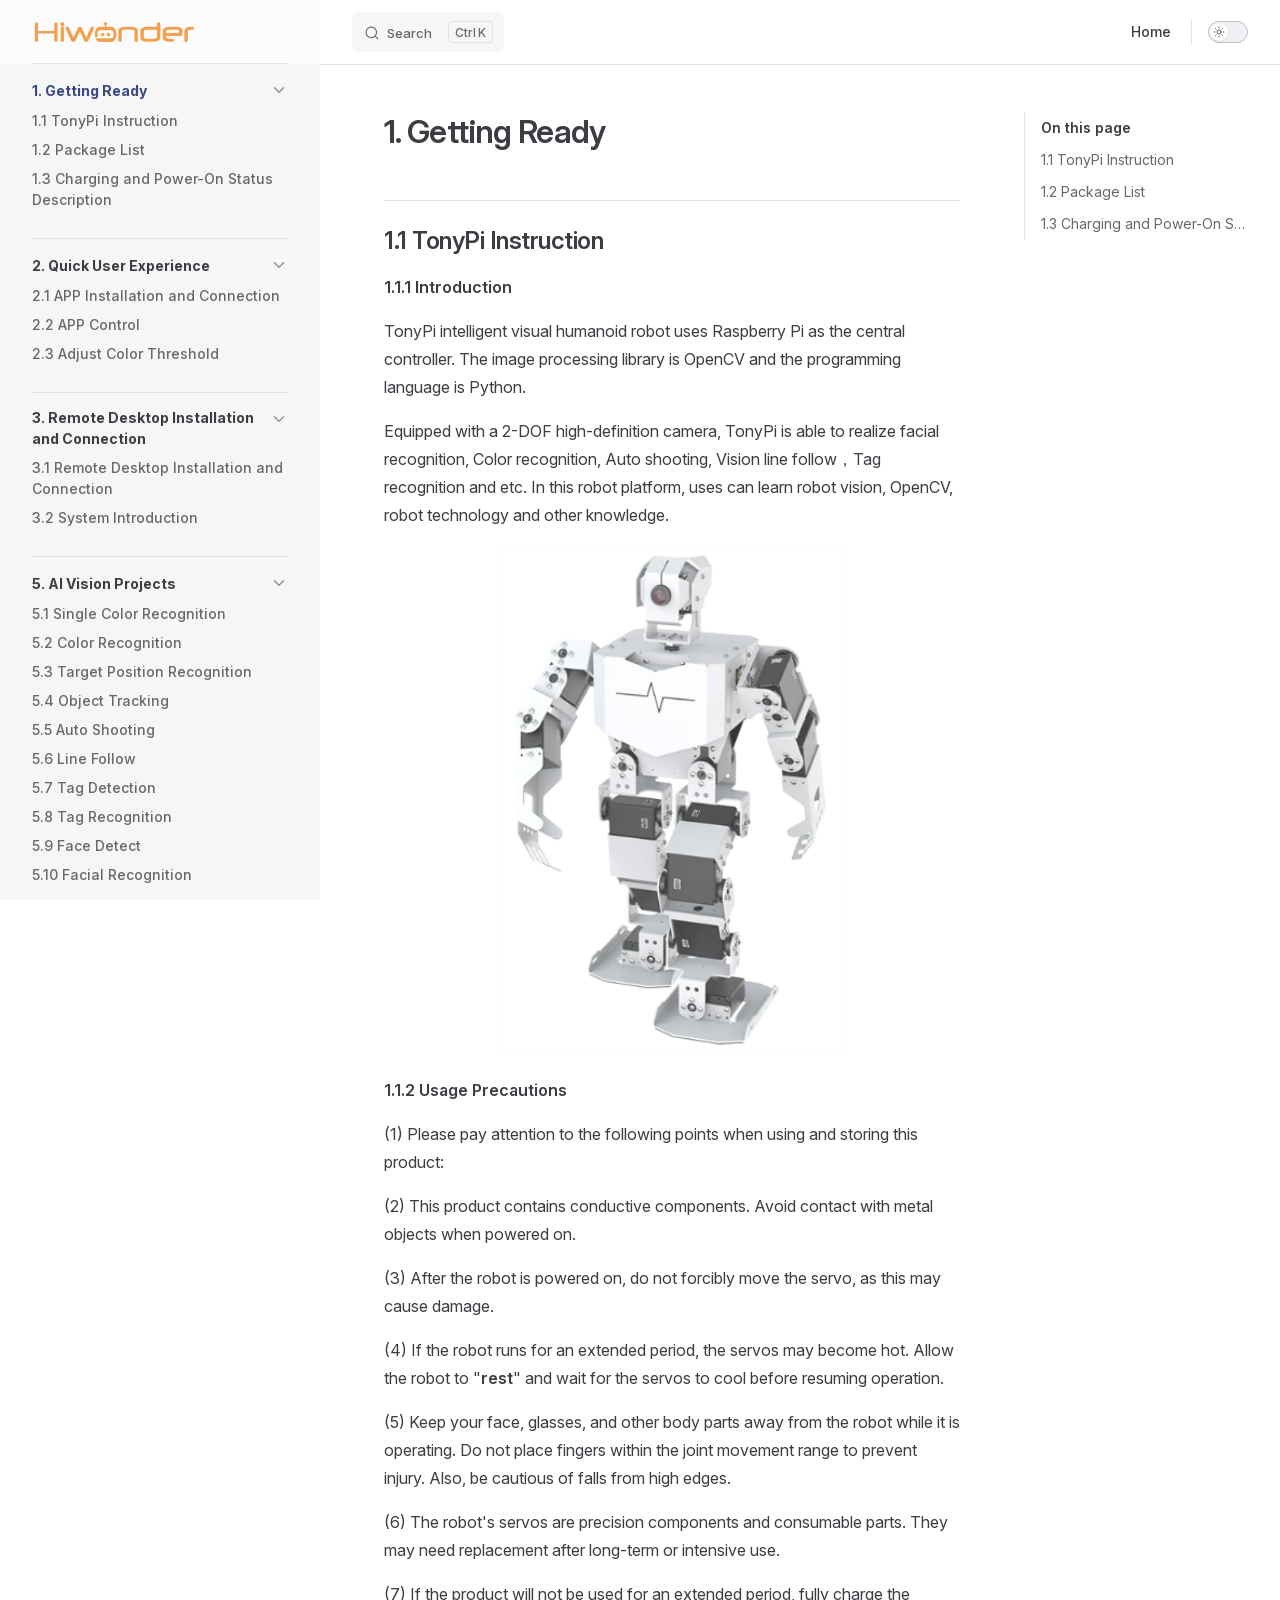
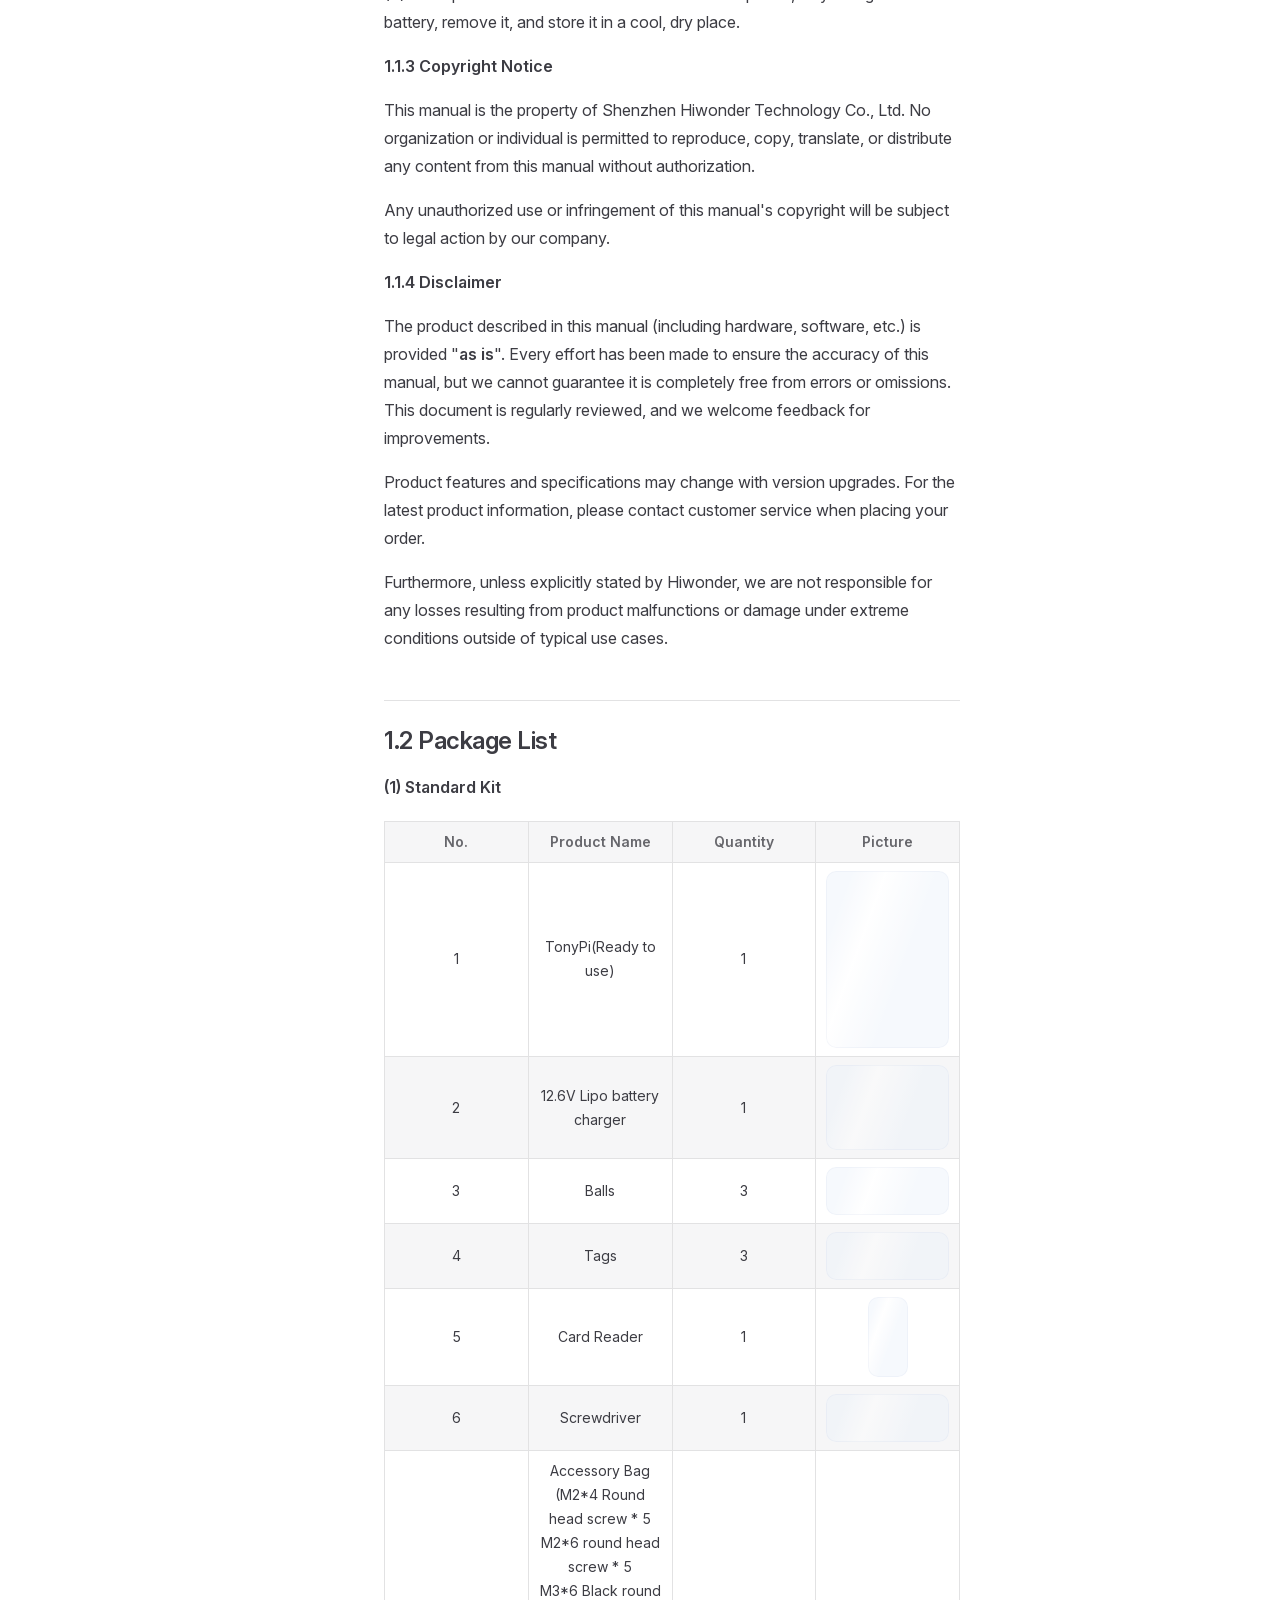
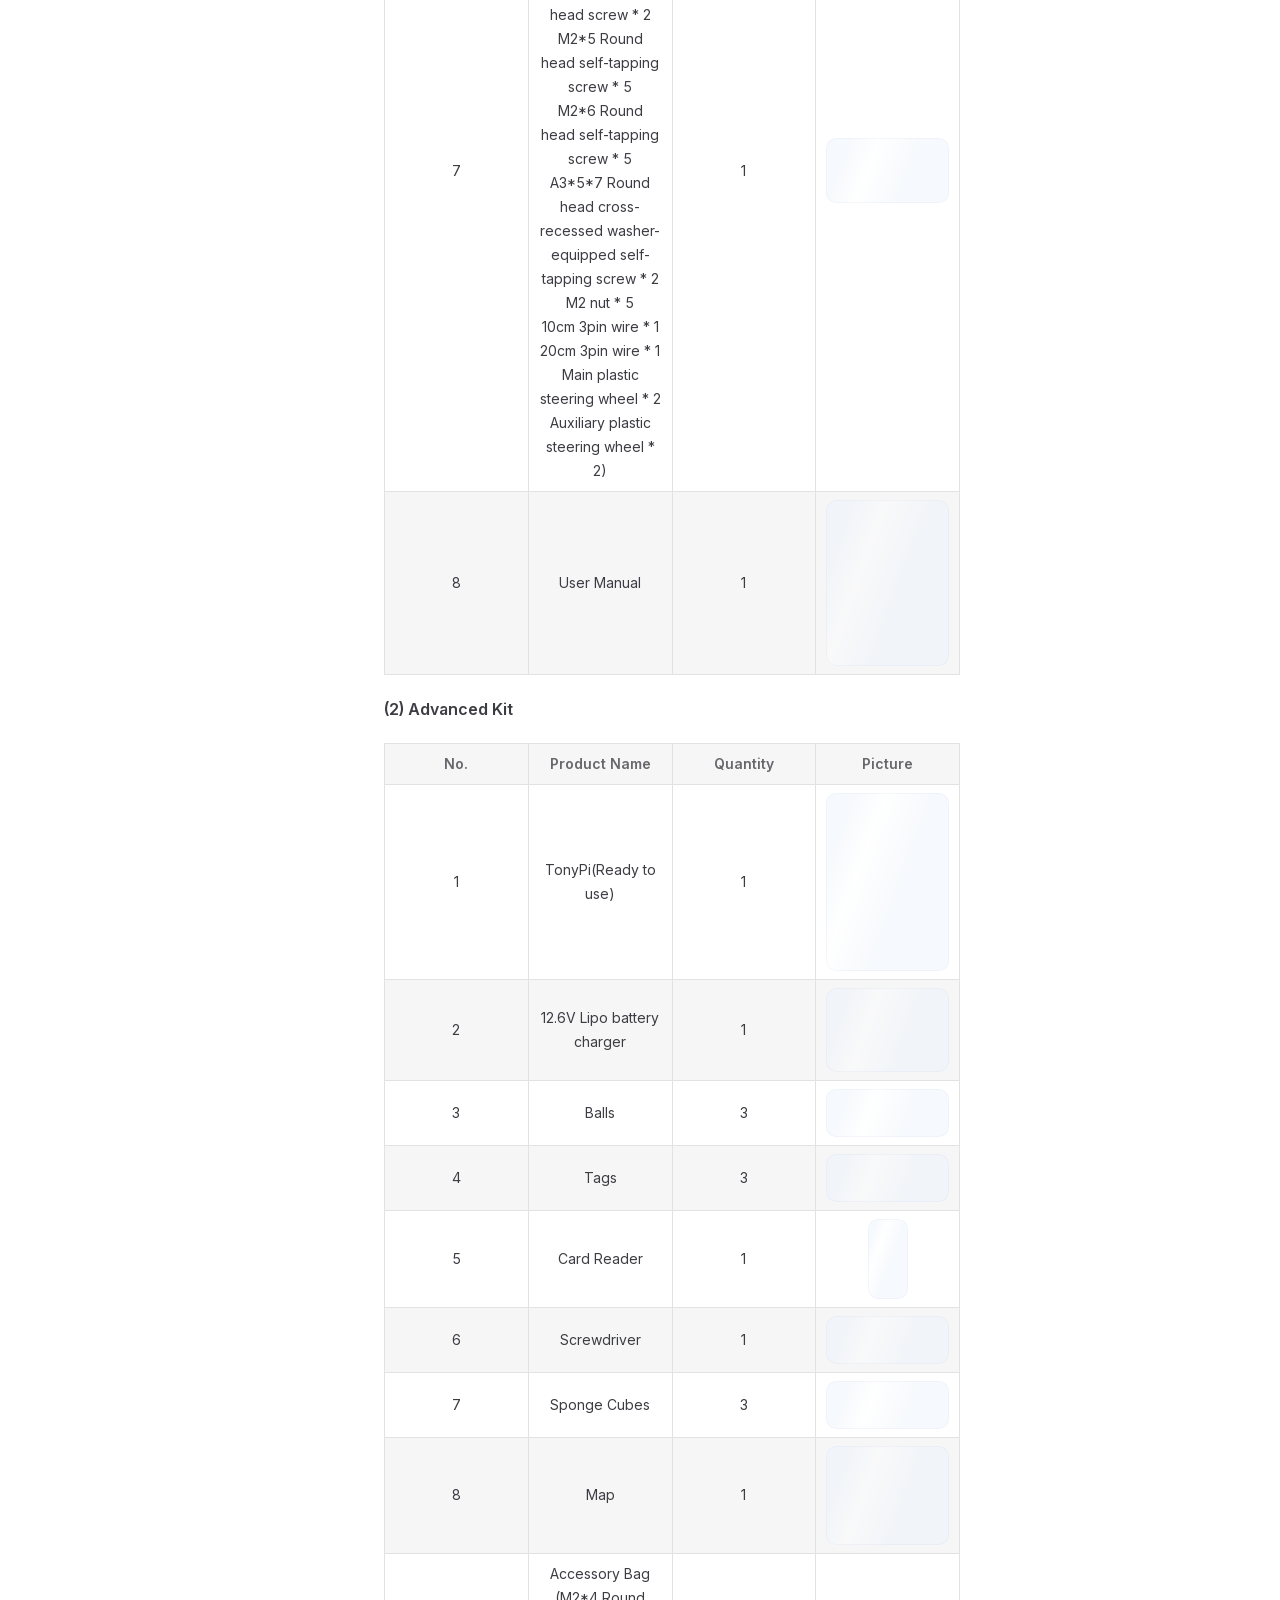
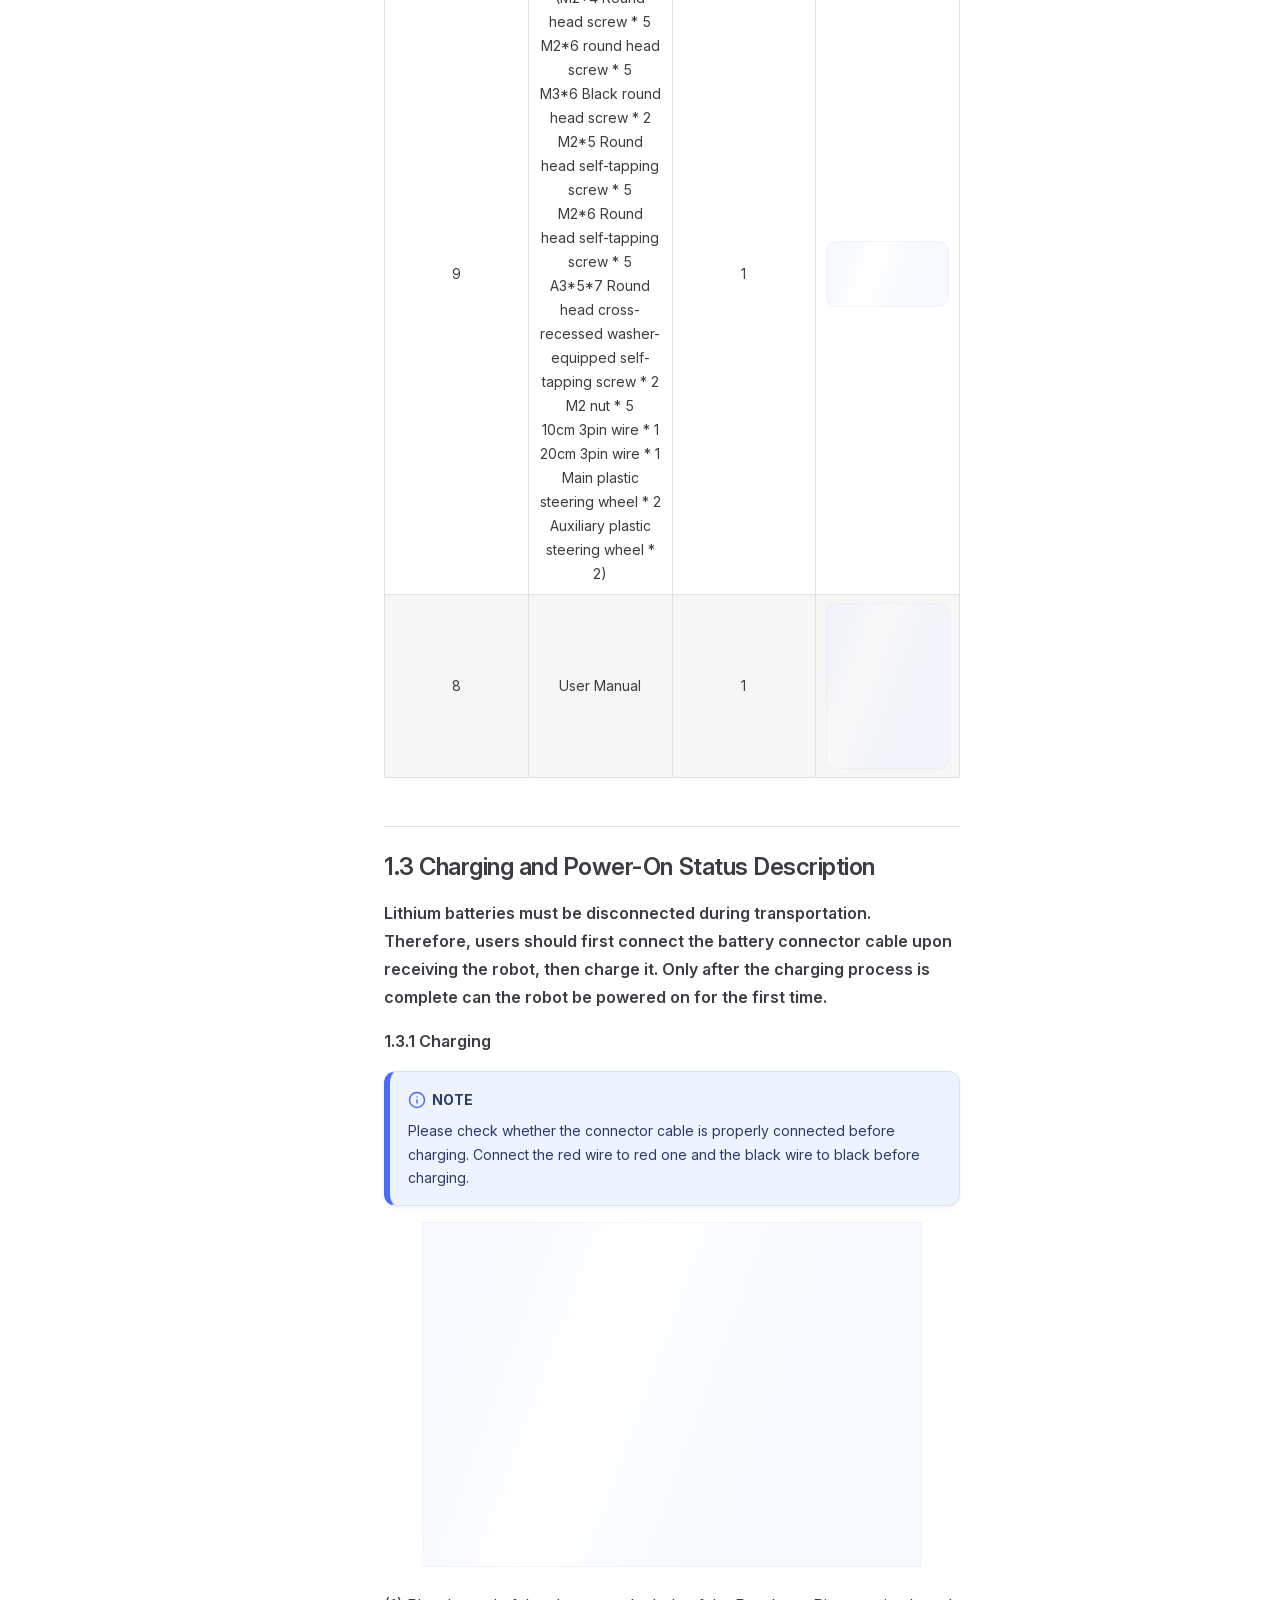
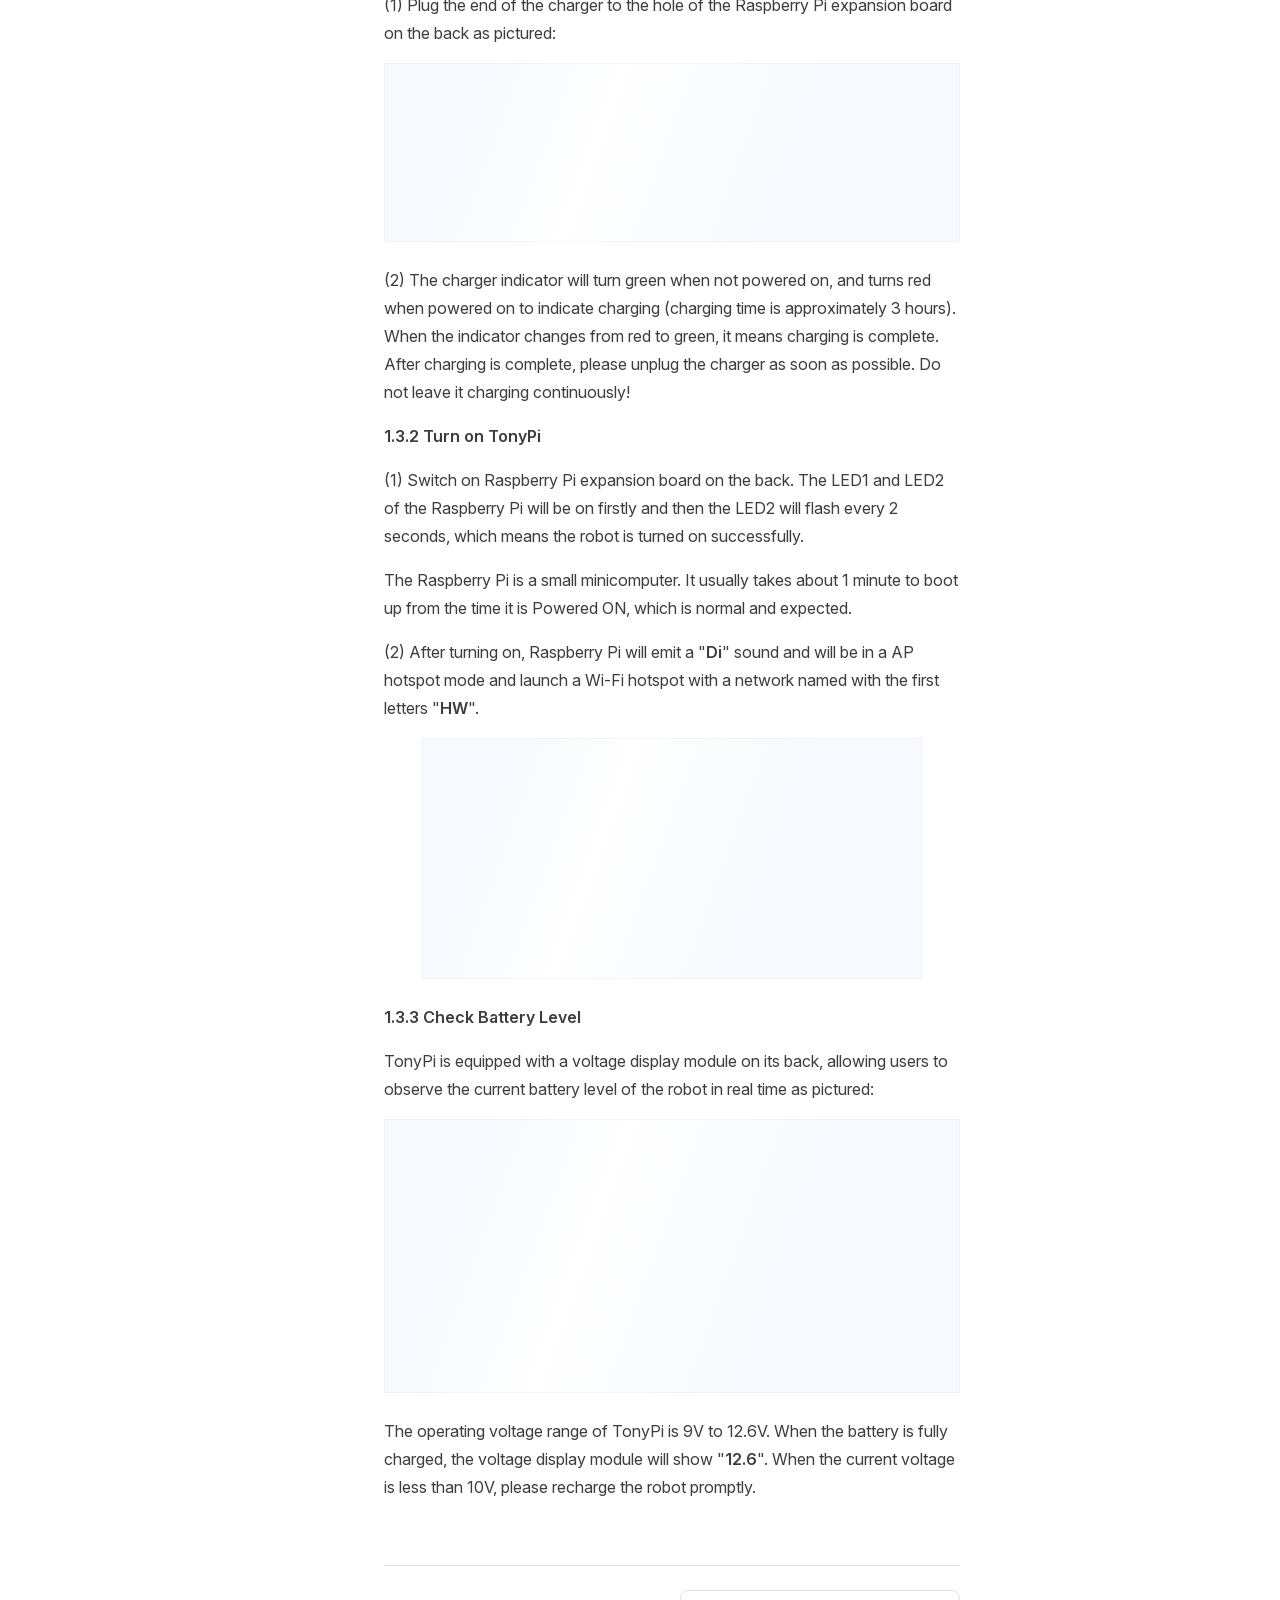
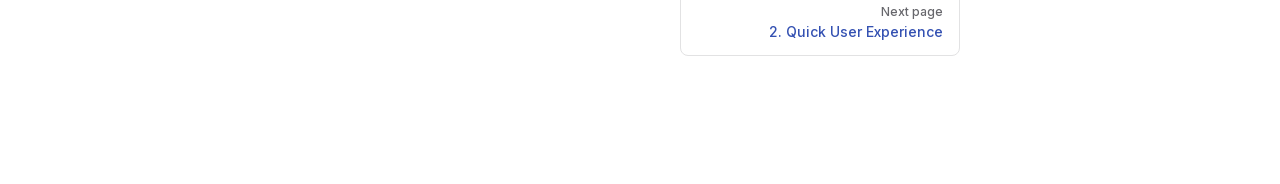
==== commit 94d6edb0: "内容修改" ====
--- a/projects/TonyPi/en/latest/index.html
+++ b/projects/TonyPi/en/latest/index.html
@@ -4,14 +4,14 @@
     <meta charset="utf-8">
     <meta name="viewport" content="width=device-width,initial-scale=1">
     <title>TonyPi Documentation</title>
-    <meta name="description" content="TonyPi robot documentation">
+    <meta name="description" content="TonyPi documentation">
     <meta name="generator" content="VitePress v1.6.4">
     <link rel="preload stylesheet" href="/projects/TonyPi/en/latest/assets/style.p-9D3lIQ.css" as="style">
     <link rel="preload stylesheet" href="/projects/TonyPi/en/latest/vp-icons.css" as="style">
     
-    <script type="module" src="/projects/TonyPi/en/latest/assets/app.D5U4iO-z.js"></script>
+    <script type="module" src="/projects/TonyPi/en/latest/assets/app.B5MpfmRm.js"></script>
     <link rel="preload" href="/projects/TonyPi/en/latest/assets/inter-roman-latin.Di8DUHzh.woff2" as="font" type="font/woff2" crossorigin="">
-    <link rel="modulepreload" href="/projects/TonyPi/en/latest/assets/chunks/theme.QxXbuBJi.js">
+    <link rel="modulepreload" href="/projects/TonyPi/en/latest/assets/chunks/theme.BsgPnvix.js">
     <link rel="modulepreload" href="/projects/TonyPi/en/latest/assets/chunks/framework.BcMkjLiY.js">
     <link rel="modulepreload" href="/projects/TonyPi/en/latest/assets/index.md.aGNLxCXh.lean.js">
     <link rel="icon" href="/projects/TonyPi/en/latest/favicon.ico">
@@ -20,7 +20,7 @@
   </head>
   <body>
     <div id="app"><!--[--><div class="page-redirect" style="text-align:center;padding:100px 20px;"><p>Redirecting to content page...</p><p><a href="/projects/TonyPi/en/latest/docs/1.getting_ready.html" target="_self">If you are not redirected automatically, click here</a></p></div><!--[--><!----><!--]--><!----><!--]--></div>
-    <script>window.__VP_HASH_MAP__=JSON.parse("{\"docs_1.getting_ready.md\":\"DR9e4uMA\",\"docs_10.pc_control_course.md\":\"C36wMN5D\",\"docs_11.voice_interaction_and_intelligent_handling_course.md\":\"CL0fTmrO\",\"docs_13_network_configuration.md\":\"CmdSYaKA\",\"docs_2.quick_user_experience.md\":\"IQWW125H\",\"docs_6.remote.md\":\"Zev0Ed3V\",\"docs_8.ai_vision_games_lesson.md\":\"PRCajuVZ\",\"docs_9.upper_computer_action_editing_course.md\":\"5rA0oVuu\",\"docs_general_basic_courses.md\":\"BvDq5_1U\",\"docs_index.md\":\"Dbl08Xhv\",\"docs_resources_download.md\":\"DVZm7Ctx\",\"index.md\":\"aGNLxCXh\"}");window.__VP_SITE_DATA__=JSON.parse("{\"lang\":\"en-US\",\"dir\":\"ltr\",\"title\":\"TonyPi Documentation\",\"description\":\"TonyPi robot documentation\",\"base\":\"/projects/TonyPi/en/latest/\",\"head\":[],\"router\":{\"prefetchLinks\":true},\"appearance\":true,\"themeConfig\":{\"siteTitle\":false,\"logo\":\"/e-logo.png\",\"outline\":[2,3],\"search\":{\"provider\":\"local\",\"options\":{\"translations\":{\"button\":{\"buttonText\":\"Search\",\"buttonAriaLabel\":\"Search\"},\"modal\":{\"searchBox\":{\"resetButtonTitle\":\"Clear search query\",\"resetButtonAriaLabel\":\"Clear search query\",\"cancelButtonText\":\"Cancel\",\"cancelButtonAriaLabel\":\"Cancel\"},\"startScreen\":{\"recentSearchTitle\":\"Recent Searches\",\"noRecentSearchText\":\"No recent searches\",\"suggestedQueryTitle\":\"Suggested Queries\"},\"noResultsScreen\":{\"noResultsText\":\"No results found for\",\"suggestedQueryText\":\"You can try searching for\",\"reportMissingResultsText\":\"Have any queries?\",\"reportMissingResultsLinkText\":\"Report here\"},\"footer\":{\"selectText\":\"to select\",\"navigateText\":\"to navigate\",\"closeText\":\"to close\"}}}}},\"nav\":[{\"text\":\"Home\",\"link\":\"https://www.hiwonder.net/\",\"target\":\"_self\"}],\"sidebar\":[{\"text\":\"1. Getting Ready\",\"link\":\"/docs/1.getting_ready.html\",\"collapsed\":false,\"items\":[{\"text\":\"1.1 TonyPi Instruction\",\"link\":\"/docs/1.getting_ready.html#_1-1-tonypi-instruction\"},{\"text\":\"1.2 Package List\",\"link\":\"/docs/1.getting_ready.html#_1-2-package-list\"},{\"text\":\"1.3 Charging and Power-On Status Description\",\"link\":\"/docs/1.getting_ready.html#_1-3-charging-and-power-on-status-description\"}]},{\"text\":\"2. Quick User Experience\",\"link\":\"/docs/2.quick_user_experience.html\",\"collapsed\":false,\"items\":[{\"text\":\"2.1 APP Installation and Connection\",\"link\":\"/docs/2.quick_user_experience.html#_2-1-app-installation-and-connection\"},{\"text\":\"2.2 APP Control\",\"link\":\"/docs/2.quick_user_experience.html#_2-2-app-control\"},{\"text\":\"2.3 Adjust Color Threshold\",\"link\":\"/docs/2.quick_user_experience.html#_2-3-adjust-color-threshold\"}]},{\"text\":\"3. Remote Desktop Installation and Connection\",\"link\":\"/docs/6.remote.html\",\"collapsed\":false,\"items\":[{\"text\":\"3.1 Remote Desktop Installation and Connection\",\"link\":\"/docs/6.remote.html#_3-1-remote-desktop-installation-and-connection\"},{\"text\":\"3.2 System Introduction\",\"link\":\"/docs/6.remote.html#_3-2-system-introduction\"}]},{\"text\":\"5. AI Vision Projects\",\"link\":\"/docs/8.ai_vision_games_lesson.html\",\"collapsed\":false,\"items\":[{\"text\":\"5.1 Single Color Recognition\",\"link\":\"/docs/8.ai_vision_games_lesson.html#_5-1-single-color-recognition\"},{\"text\":\"5.2 Color Recognition\",\"link\":\"/docs/8.ai_vision_games_lesson.html#_5-2-color-recognition\"},{\"text\":\"5.3 Target Position Recognition\",\"link\":\"/docs/8.ai_vision_games_lesson.html#_5-3-target-position-recognition\"},{\"text\":\"5.4 Object Tracking\",\"link\":\"/docs/8.ai_vision_games_lesson.html#_5-4-object-tracking\"},{\"text\":\"5.5 Auto Shooting\",\"link\":\"/docs/8.ai_vision_games_lesson.html#_5-5-auto-shooting\"},{\"text\":\"5.6 Line Follow\",\"link\":\"/docs/8.ai_vision_games_lesson.html#_5-6-line-follow\"},{\"text\":\"5.7 Tag Detection\",\"link\":\"/docs/8.ai_vision_games_lesson.html#_5-7-tag-detection\"},{\"text\":\"5.8 Tag Recognition\",\"link\":\"/docs/8.ai_vision_games_lesson.html#_5-8-tag-recognition\"},{\"text\":\"5.9 Face Detect\",\"link\":\"/docs/8.ai_vision_games_lesson.html#_5-9-face-detect\"},{\"text\":\"5.10 Facial Recognition\",\"link\":\"/docs/8.ai_vision_games_lesson.html#_5-10-facial-recognition\"}]},{\"text\":\"4. PC Software and Action Programming\",\"link\":\"/docs/9.upper_computer_action_editing_course.html\",\"collapsed\":false,\"items\":[{\"text\":\"4.1 PC Software Introduction\",\"link\":\"/docs/9.upper_computer_action_editing_course.html#_4-1-pc-software-introduction\"},{\"text\":\"4.2 Call Action Group\",\"link\":\"/docs/9.upper_computer_action_editing_course.html#_4-2-call-action-group\"},{\"text\":\"4.3 Action Group Programming\",\"link\":\"/docs/9.upper_computer_action_editing_course.html#_4-3-action-group-programming\"},{\"text\":\"4.4 Integrate Action Groups\",\"link\":\"/docs/9.upper_computer_action_editing_course.html#_4-4-integrate-action-groups\"},{\"text\":\"4.5 App Custom\",\"link\":\"/docs/9.upper_computer_action_editing_course.html#_4-5-app-custom\"},{\"text\":\"4.6 Call Action Group Using Command\",\"link\":\"/docs/9.upper_computer_action_editing_course.html#_4-6-call-action-group-using-command\"}]},{\"text\":\"7. PC Software Control\",\"link\":\"/docs/10.pc_control_course.html\",\"collapsed\":false,\"items\":[{\"text\":\"7.1 PC Software Operation\",\"link\":\"/docs/10.pc_control_course.html#_7-1-pc-software-operation\"},{\"text\":\"7.2 Start TonyPi with PC Software\",\"link\":\"/docs/10.pc_control_course.html#_7-2-start-tonypi-with-pc-software\"}]},{\"text\":\"6. Intelligent Transport Course\",\"link\":\"/docs/11.voice_interaction_and_intelligent_handling_course.html\",\"collapsed\":false,\"items\":[{\"text\":\"6.1 Intelligent Transport\",\"link\":\"/docs/11.voice_interaction_and_intelligent_handling_course.html#_6-1-intelligent-transport\"},{\"text\":\"6.2 Object Tracking\",\"link\":\"/docs/11.voice_interaction_and_intelligent_handling_course.html#_6-2-object-tracking\"}]},{\"text\":\"8. Raspberry Pi Series Robot Network Configuration Instruction\",\"link\":\"/docs/13_network_configuration.html\",\"collapsed\":false,\"items\":[{\"text\":\"8.1 Network Configuration Overview\",\"link\":\"/docs/13_network_configuration.html#_8-1-network-configuration-overview\"},{\"text\":\"8.2 AP Direct Connection Mode\",\"link\":\"/docs/13_network_configuration.html#_8-2-ap-direct-connection-mode\"},{\"text\":\"8.3 Connecting in LAN Mode (optional)\",\"link\":\"/docs/13_network_configuration.html#_8-3-connecting-in-lan-mode-optional\"}]},{\"text\":\"Basic Development Course\",\"link\":\"/docs/general_basic_courses.html\",\"collapsed\":false,\"items\":[]},{\"text\":\"Appendix\",\"link\":\"/docs/resources_download.html\",\"collapsed\":false,\"items\":[]}]},\"locales\":{},\"scrollOffset\":134,\"cleanUrls\":false}");</script>
+    <script>window.__VP_HASH_MAP__=JSON.parse("{\"docs_1.getting_ready.md\":\"kdxqZo_f\",\"docs_10.pc_control_course.md\":\"MErhyzwn\",\"docs_11.voice_interaction_and_intelligent_handling_course.md\":\"Dcr99UXo\",\"docs_13_network_configuration.md\":\"8auTmf1k\",\"docs_2.quick_user_experience.md\":\"CxgEk0Cm\",\"docs_6.remote.md\":\"C_483q6e\",\"docs_8.ai_vision_games_lesson.md\":\"CpCJlcNH\",\"docs_9.upper_computer_action_editing_course.md\":\"BtCoTbuF\",\"docs_general_basic_courses.md\":\"BvDq5_1U\",\"docs_index.md\":\"Dbl08Xhv\",\"docs_resources_download.md\":\"4ZXX3b6r\",\"index.md\":\"aGNLxCXh\"}");window.__VP_SITE_DATA__=JSON.parse("{\"lang\":\"en-US\",\"dir\":\"ltr\",\"title\":\"TonyPi Documentation\",\"description\":\"TonyPi documentation\",\"base\":\"/projects/TonyPi/en/latest/\",\"head\":[],\"router\":{\"prefetchLinks\":true},\"appearance\":true,\"themeConfig\":{\"siteTitle\":false,\"logo\":\"/e-logo.webp\",\"outline\":[2,3],\"search\":{\"provider\":\"local\",\"options\":{\"translations\":{\"button\":{\"buttonText\":\"Search\",\"buttonAriaLabel\":\"Search\"},\"modal\":{\"searchBox\":{\"resetButtonTitle\":\"Clear search query\",\"resetButtonAriaLabel\":\"Clear search query\",\"cancelButtonText\":\"Cancel\",\"cancelButtonAriaLabel\":\"Cancel\"},\"startScreen\":{\"recentSearchTitle\":\"Recent Searches\",\"noRecentSearchText\":\"No recent searches\",\"suggestedQueryTitle\":\"Suggested Queries\"},\"noResultsScreen\":{\"noResultsText\":\"No results found for\",\"suggestedQueryText\":\"You can try searching for\",\"reportMissingResultsText\":\"Have any queries?\",\"reportMissingResultsLinkText\":\"Report here\"},\"footer\":{\"selectText\":\"to select\",\"navigateText\":\"to navigate\",\"closeText\":\"to close\"}}}}},\"nav\":[{\"text\":\"Home\",\"link\":\"https://www.hiwonder.net/\",\"target\":\"_self\"}],\"sidebar\":[{\"text\":\"1. Getting Ready\",\"link\":\"/docs/1.getting_ready.html\",\"collapsed\":false,\"items\":[{\"text\":\"1.1 TonyPi Instruction\",\"link\":\"/docs/1.getting_ready.html#_1-1-tonypi-instruction\"},{\"text\":\"1.2 Package List\",\"link\":\"/docs/1.getting_ready.html#_1-2-package-list\"},{\"text\":\"1.3 Charging and Power-On Status Description\",\"link\":\"/docs/1.getting_ready.html#_1-3-charging-and-power-on-status-description\"}]},{\"text\":\"2. Quick User Experience\",\"link\":\"/docs/2.quick_user_experience.html\",\"collapsed\":false,\"items\":[{\"text\":\"2.1 APP Installation and Connection\",\"link\":\"/docs/2.quick_user_experience.html#_2-1-app-installation-and-connection\"},{\"text\":\"2.2 APP Control\",\"link\":\"/docs/2.quick_user_experience.html#_2-2-app-control\"},{\"text\":\"2.3 Adjust Color Threshold\",\"link\":\"/docs/2.quick_user_experience.html#_2-3-adjust-color-threshold\"}]},{\"text\":\"3. Remote Desktop Installation and Connection\",\"link\":\"/docs/6.remote.html\",\"collapsed\":false,\"items\":[{\"text\":\"3.1 Remote Desktop Installation and Connection\",\"link\":\"/docs/6.remote.html#_3-1-remote-desktop-installation-and-connection\"},{\"text\":\"3.2 System Introduction\",\"link\":\"/docs/6.remote.html#_3-2-system-introduction\"}]},{\"text\":\"5. AI Vision Projects\",\"link\":\"/docs/8.ai_vision_games_lesson.html\",\"collapsed\":false,\"items\":[{\"text\":\"5.1 Single Color Recognition\",\"link\":\"/docs/8.ai_vision_games_lesson.html#_5-1-single-color-recognition\"},{\"text\":\"5.2 Color Recognition\",\"link\":\"/docs/8.ai_vision_games_lesson.html#_5-2-color-recognition\"},{\"text\":\"5.3 Target Position Recognition\",\"link\":\"/docs/8.ai_vision_games_lesson.html#_5-3-target-position-recognition\"},{\"text\":\"5.4 Object Tracking\",\"link\":\"/docs/8.ai_vision_games_lesson.html#_5-4-object-tracking\"},{\"text\":\"5.5 Auto Shooting\",\"link\":\"/docs/8.ai_vision_games_lesson.html#_5-5-auto-shooting\"},{\"text\":\"5.6 Line Follow\",\"link\":\"/docs/8.ai_vision_games_lesson.html#_5-6-line-follow\"},{\"text\":\"5.7 Tag Detection\",\"link\":\"/docs/8.ai_vision_games_lesson.html#_5-7-tag-detection\"},{\"text\":\"5.8 Tag Recognition\",\"link\":\"/docs/8.ai_vision_games_lesson.html#_5-8-tag-recognition\"},{\"text\":\"5.9 Face Detect\",\"link\":\"/docs/8.ai_vision_games_lesson.html#_5-9-face-detect\"},{\"text\":\"5.10 Facial Recognition\",\"link\":\"/docs/8.ai_vision_games_lesson.html#_5-10-facial-recognition\"}]},{\"text\":\"4. PC Software and Action Programming\",\"link\":\"/docs/9.upper_computer_action_editing_course.html\",\"collapsed\":false,\"items\":[{\"text\":\"4.1 PC Software Introduction\",\"link\":\"/docs/9.upper_computer_action_editing_course.html#_4-1-pc-software-introduction\"},{\"text\":\"4.2 Call Action Group\",\"link\":\"/docs/9.upper_computer_action_editing_course.html#_4-2-call-action-group\"},{\"text\":\"4.3 Action Group Programming\",\"link\":\"/docs/9.upper_computer_action_editing_course.html#_4-3-action-group-programming\"},{\"text\":\"4.4 Integrate Action Groups\",\"link\":\"/docs/9.upper_computer_action_editing_course.html#_4-4-integrate-action-groups\"},{\"text\":\"4.5 App Custom\",\"link\":\"/docs/9.upper_computer_action_editing_course.html#_4-5-app-custom\"},{\"text\":\"4.6 Call Action Group Using Command\",\"link\":\"/docs/9.upper_computer_action_editing_course.html#_4-6-call-action-group-using-command\"}]},{\"text\":\"7. PC Software Control\",\"link\":\"/docs/10.pc_control_course.html\",\"collapsed\":false,\"items\":[{\"text\":\"7.1 PC Software Operation\",\"link\":\"/docs/10.pc_control_course.html#_7-1-pc-software-operation\"},{\"text\":\"7.2 Start TonyPi with PC Software\",\"link\":\"/docs/10.pc_control_course.html#_7-2-start-tonypi-with-pc-software\"}]},{\"text\":\"6. Intelligent Transport Course\",\"link\":\"/docs/11.voice_interaction_and_intelligent_handling_course.html\",\"collapsed\":false,\"items\":[{\"text\":\"6.1 Intelligent Transport\",\"link\":\"/docs/11.voice_interaction_and_intelligent_handling_course.html#_6-1-intelligent-transport\"},{\"text\":\"6.2 Object Tracking\",\"link\":\"/docs/11.voice_interaction_and_intelligent_handling_course.html#_6-2-object-tracking\"}]},{\"text\":\"8. Raspberry Pi Series Robot Network Configuration Instruction\",\"link\":\"/docs/13_network_configuration.html\",\"collapsed\":false,\"items\":[{\"text\":\"8.1 Network Configuration Overview\",\"link\":\"/docs/13_network_configuration.html#_8-1-network-configuration-overview\"},{\"text\":\"8.2 AP Direct Connection Mode\",\"link\":\"/docs/13_network_configuration.html#_8-2-ap-direct-connection-mode\"},{\"text\":\"8.3 Connecting in LAN Mode (optional)\",\"link\":\"/docs/13_network_configuration.html#_8-3-connecting-in-lan-mode-optional\"}]},{\"text\":\"Basic Development Course\",\"link\":\"/docs/general_basic_courses.html\",\"collapsed\":false,\"items\":[]},{\"text\":\"Appendix\",\"link\":\"/docs/resources_download.html\",\"collapsed\":false,\"items\":[]}]},\"locales\":{},\"scrollOffset\":134,\"cleanUrls\":false}");</script>
     
   </body>
 </html>
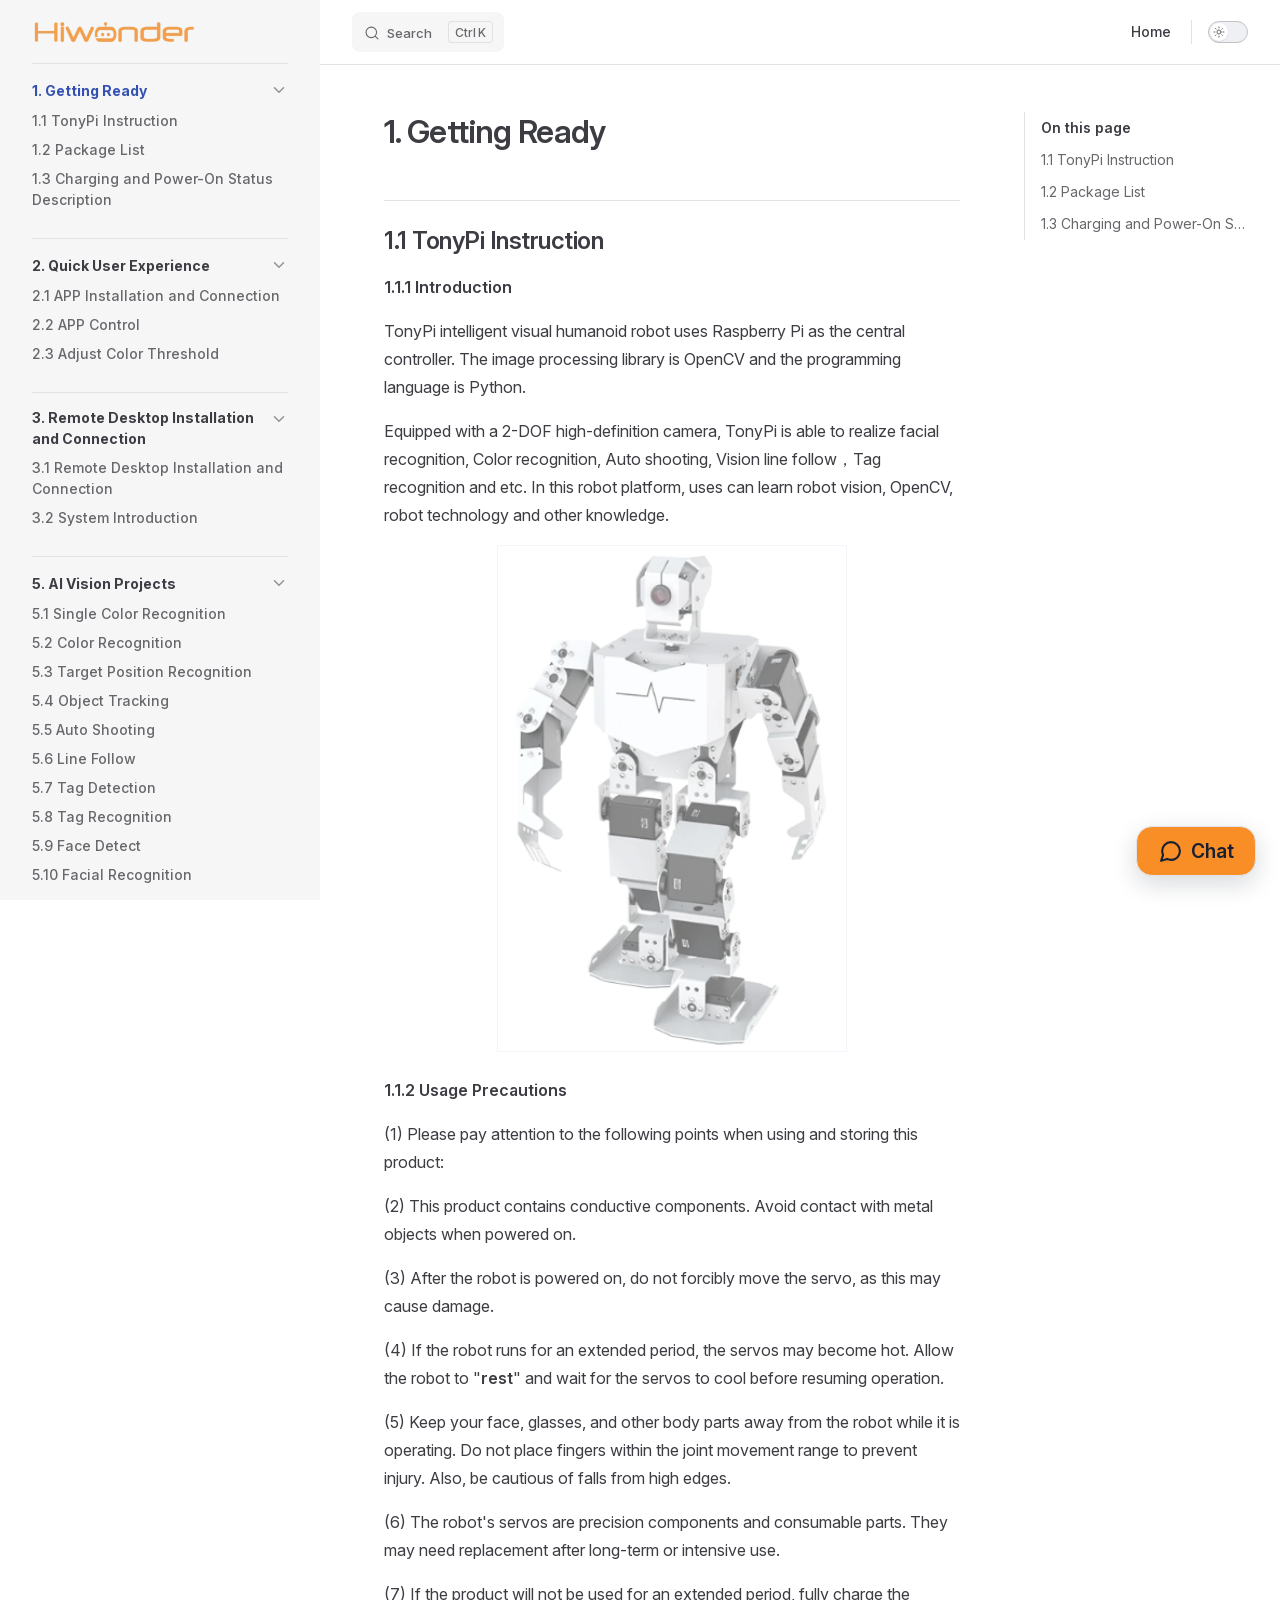
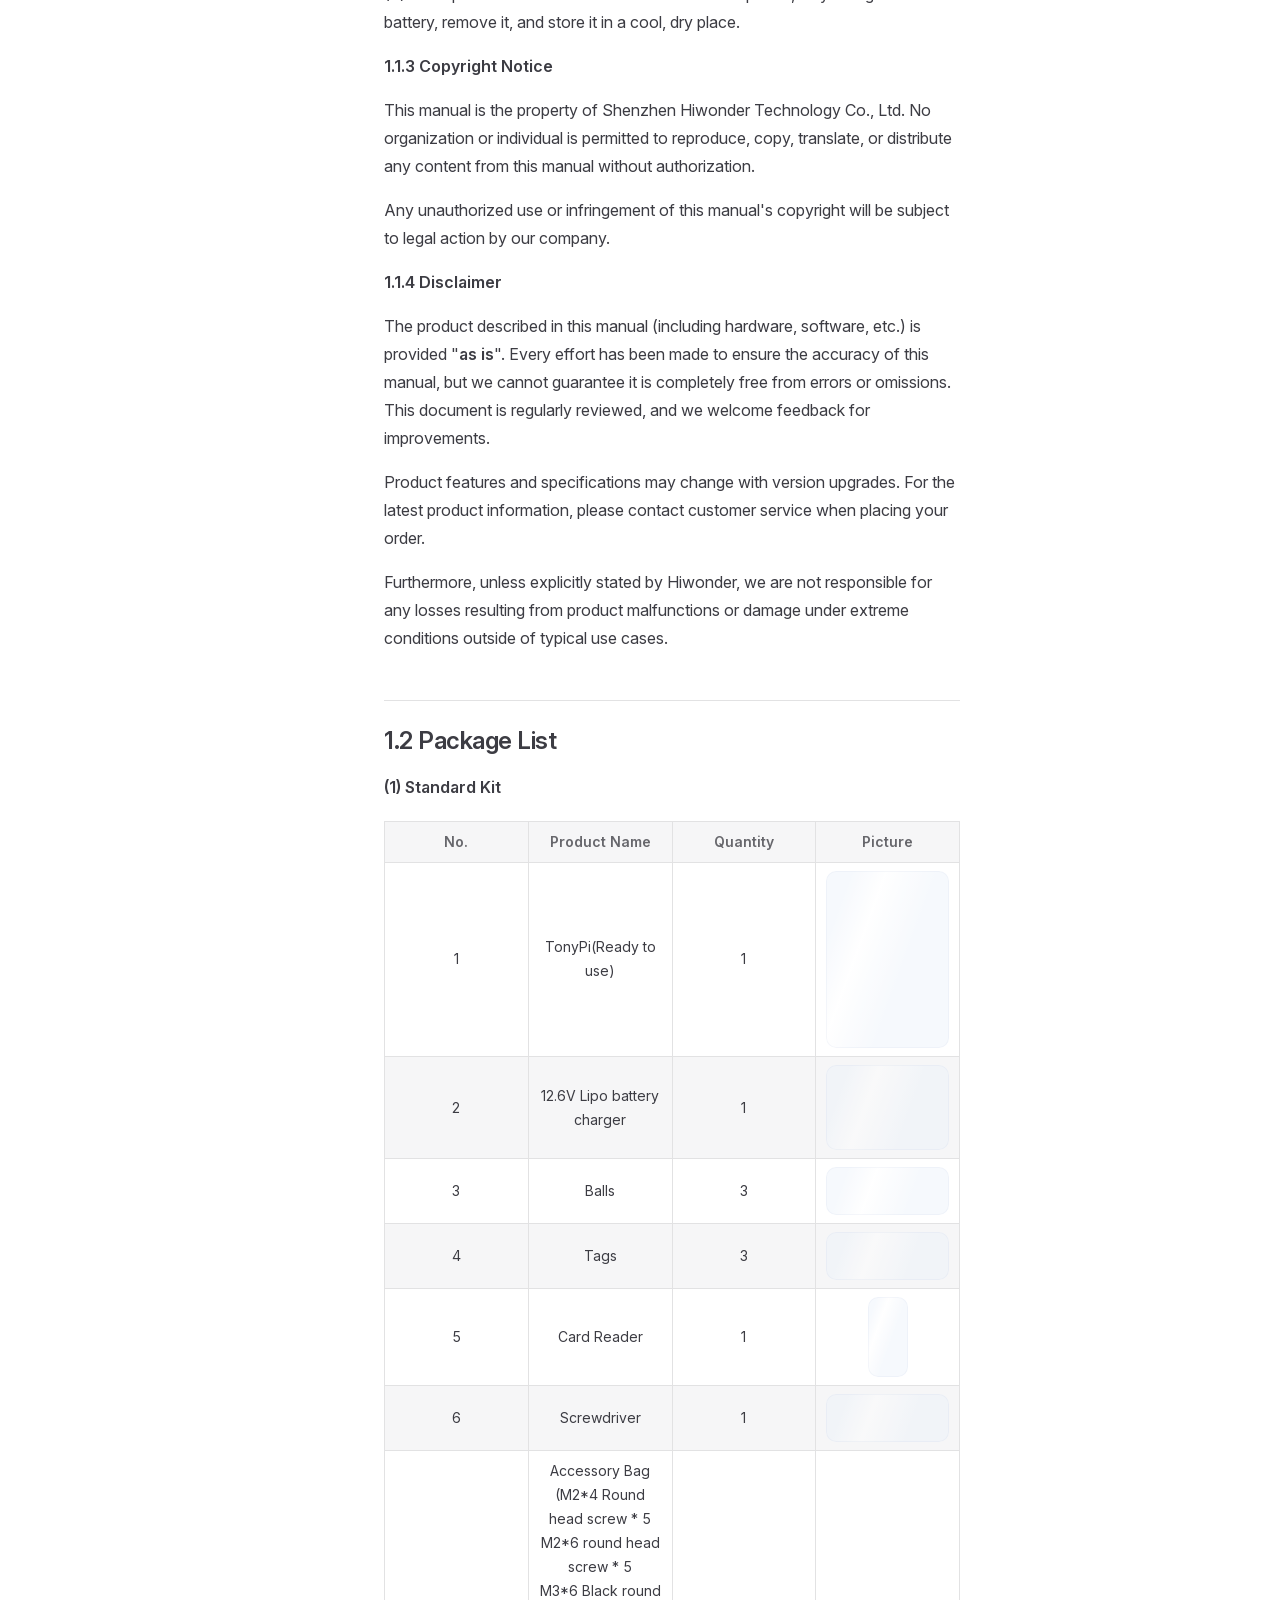
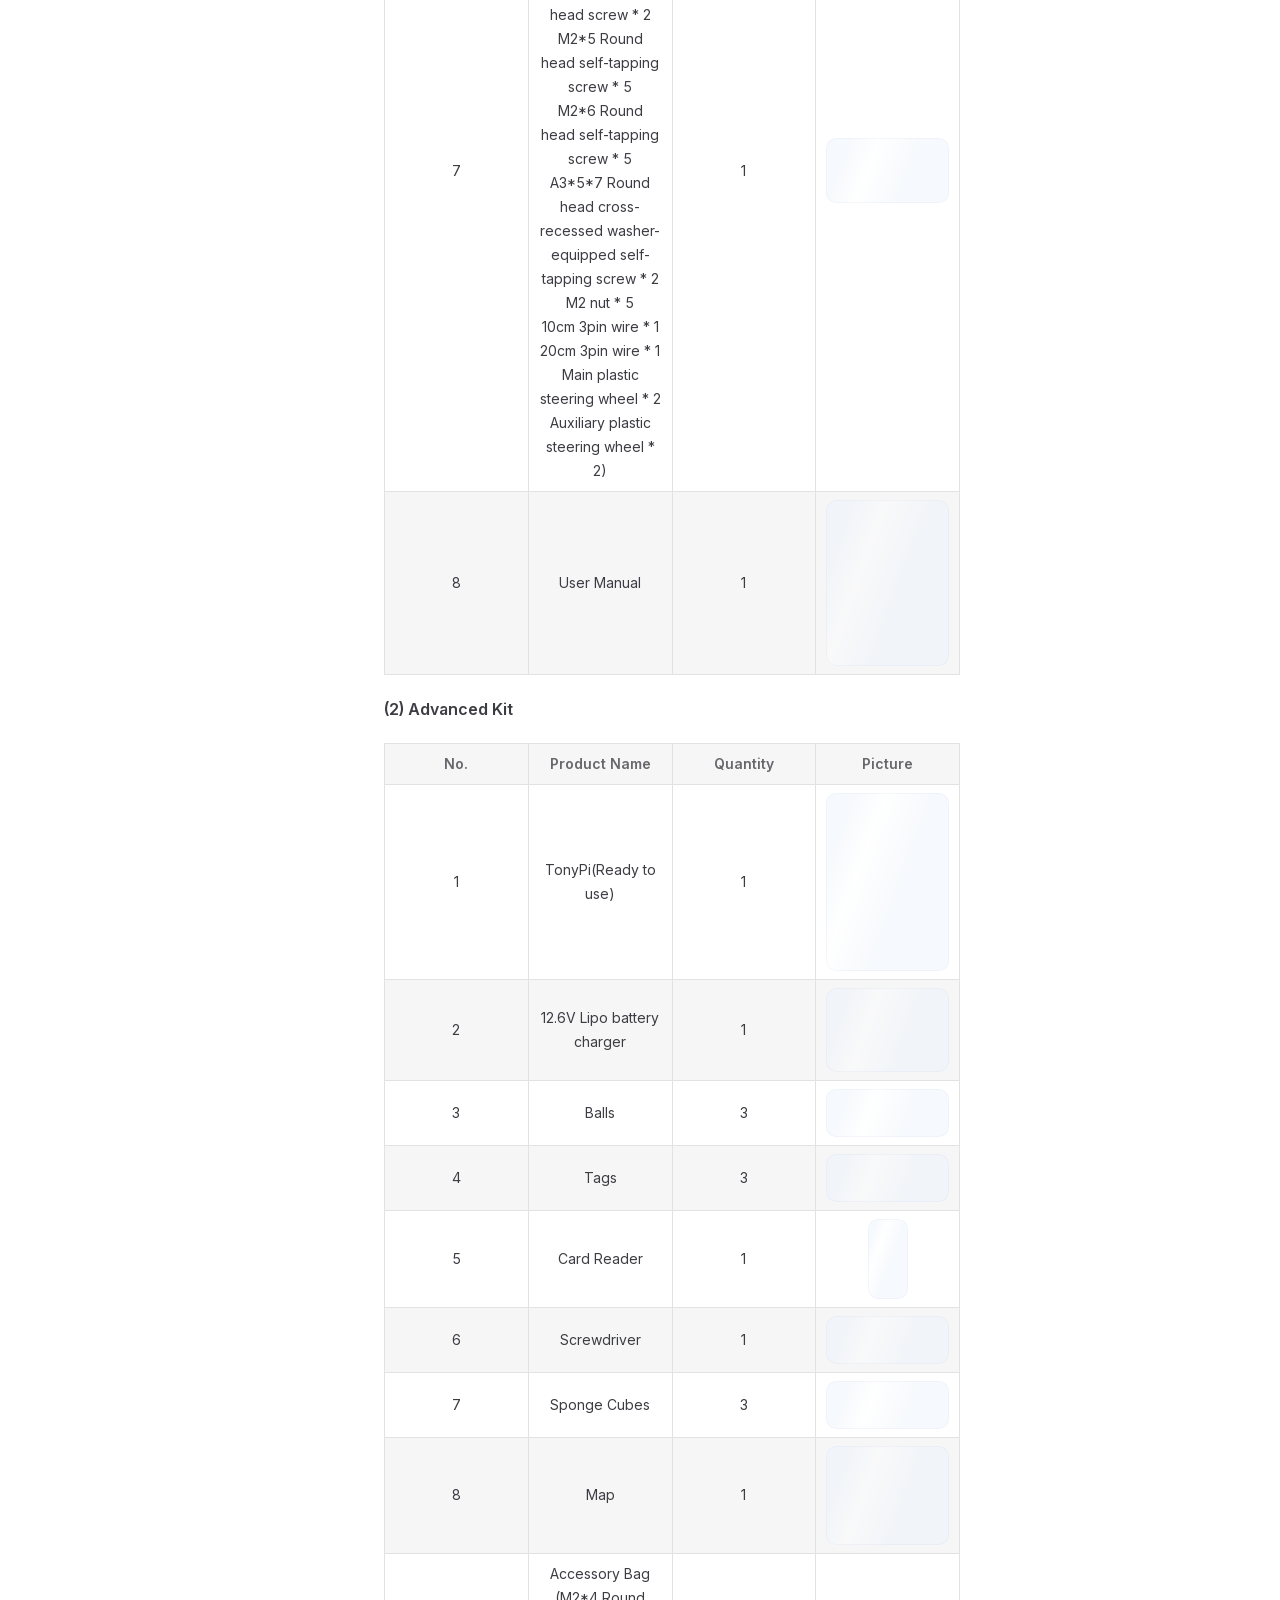
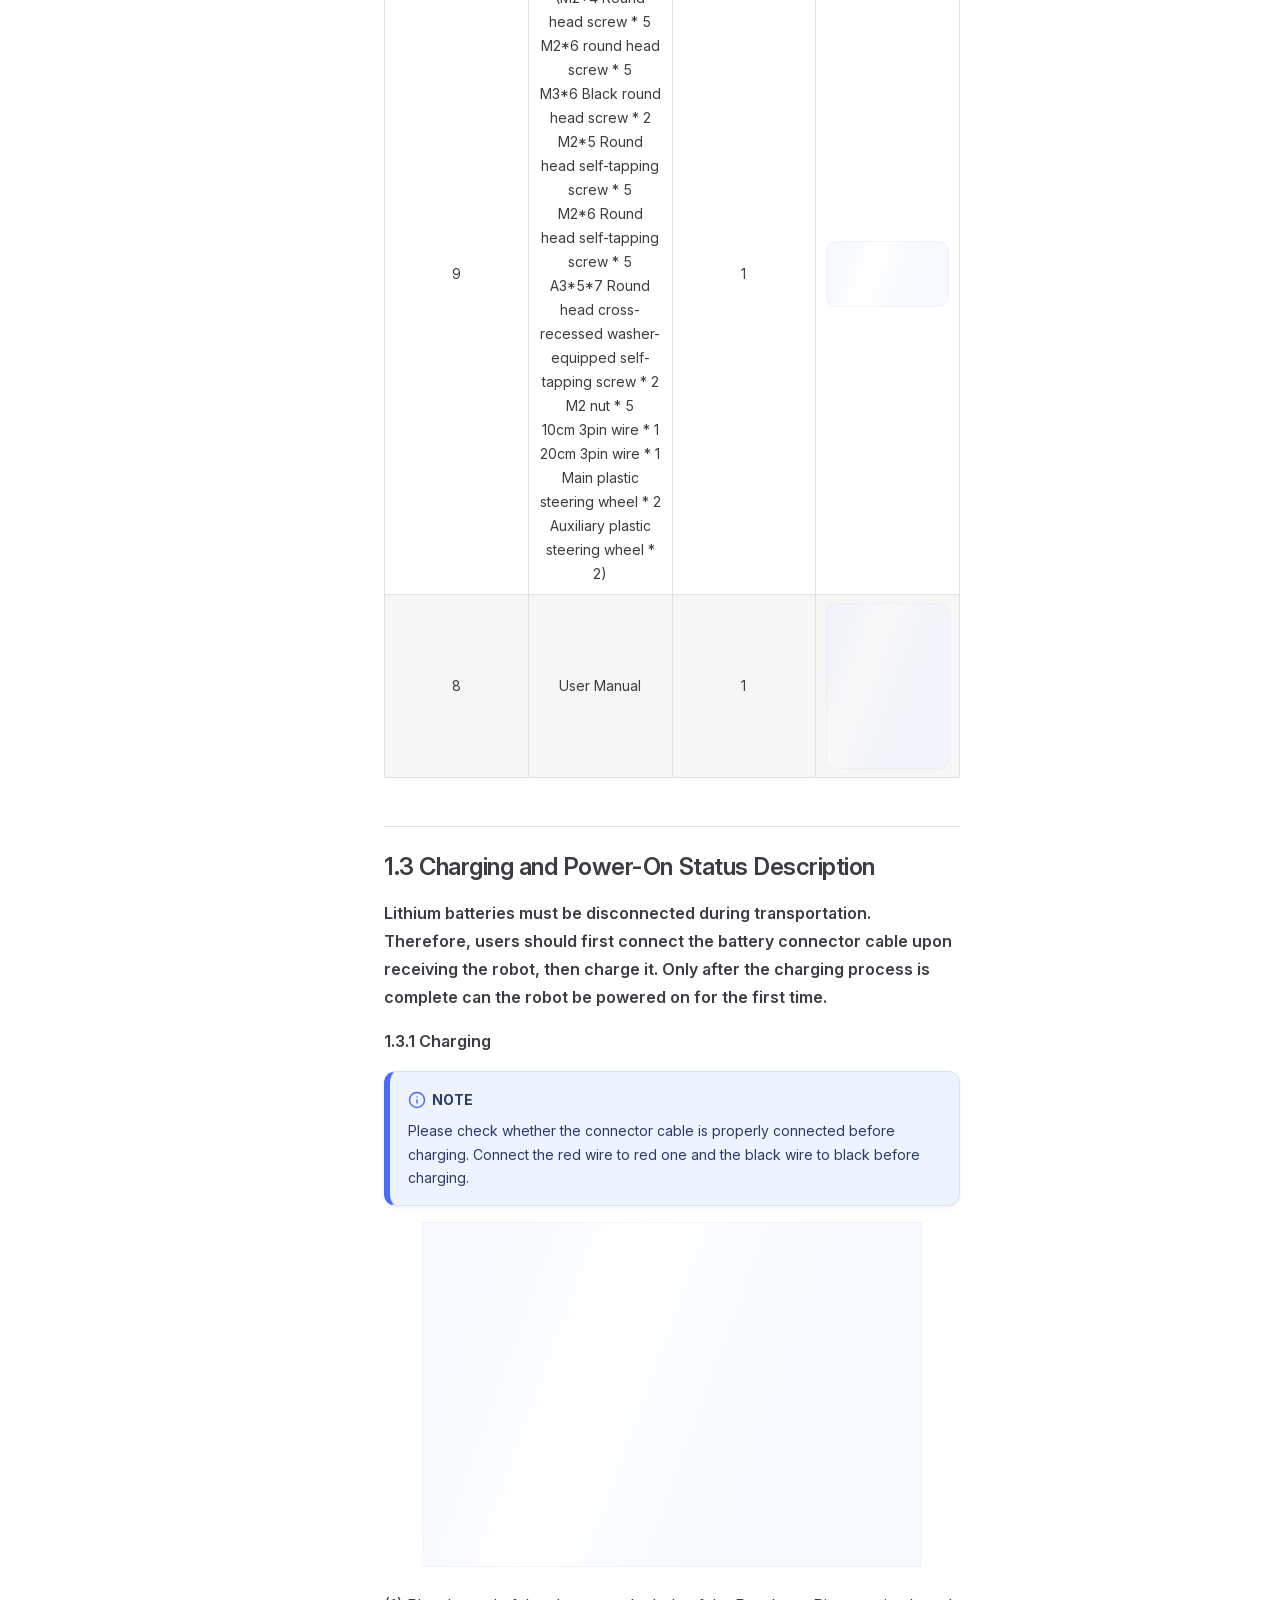
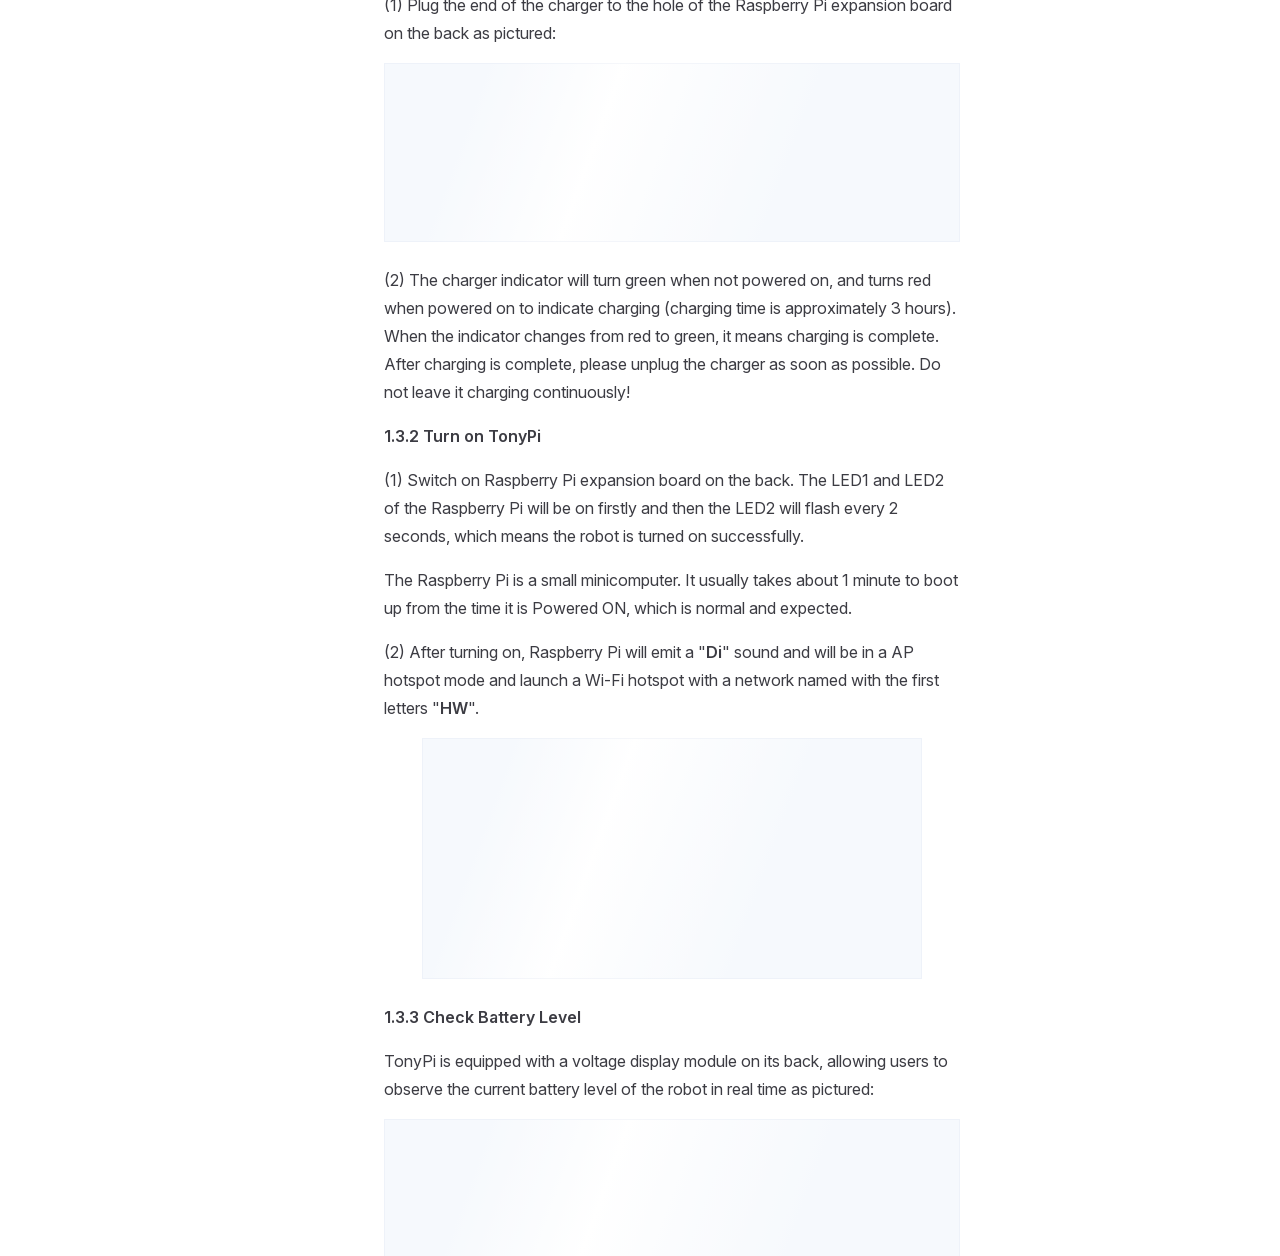
==== commit a176b172: "内容修改" ====
--- a/projects/TonyPi/en/latest/index.html
+++ b/projects/TonyPi/en/latest/index.html
@@ -6,21 +6,21 @@
     <title>TonyPi Documentation</title>
     <meta name="description" content="TonyPi documentation">
     <meta name="generator" content="VitePress v1.6.4">
-    <link rel="preload stylesheet" href="/projects/TonyPi/en/latest/assets/style.p-9D3lIQ.css" as="style">
+    <link rel="preload stylesheet" href="/projects/TonyPi/en/latest/assets/style.ClHcDKbG.css" as="style">
     <link rel="preload stylesheet" href="/projects/TonyPi/en/latest/vp-icons.css" as="style">
     
-    <script type="module" src="/projects/TonyPi/en/latest/assets/app.B5MpfmRm.js"></script>
+    <script type="module" src="/projects/TonyPi/en/latest/assets/app.D5DfS9wE.js"></script>
     <link rel="preload" href="/projects/TonyPi/en/latest/assets/inter-roman-latin.Di8DUHzh.woff2" as="font" type="font/woff2" crossorigin="">
-    <link rel="modulepreload" href="/projects/TonyPi/en/latest/assets/chunks/theme.BsgPnvix.js">
-    <link rel="modulepreload" href="/projects/TonyPi/en/latest/assets/chunks/framework.BcMkjLiY.js">
-    <link rel="modulepreload" href="/projects/TonyPi/en/latest/assets/index.md.aGNLxCXh.lean.js">
+    <link rel="modulepreload" href="/projects/TonyPi/en/latest/assets/chunks/theme.BPm3TbBQ.js">
+    <link rel="modulepreload" href="/projects/TonyPi/en/latest/assets/chunks/framework.BgP6haiE.js">
+    <link rel="modulepreload" href="/projects/TonyPi/en/latest/assets/index.md.BRqKZVo3.lean.js">
     <link rel="icon" href="/projects/TonyPi/en/latest/favicon.ico">
     <script id="check-dark-mode">(()=>{const e=localStorage.getItem("vitepress-theme-appearance")||"auto",a=window.matchMedia("(prefers-color-scheme: dark)").matches;(!e||e==="auto"?a:e==="dark")&&document.documentElement.classList.add("dark")})();</script>
     <script id="check-mac-os">document.documentElement.classList.toggle("mac",/Mac|iPhone|iPod|iPad/i.test(navigator.platform));</script>
   </head>
   <body>
-    <div id="app"><!--[--><div class="page-redirect" style="text-align:center;padding:100px 20px;"><p>Redirecting to content page...</p><p><a href="/projects/TonyPi/en/latest/docs/1.getting_ready.html" target="_self">If you are not redirected automatically, click here</a></p></div><!--[--><!----><!--]--><!----><!--]--></div>
-    <script>window.__VP_HASH_MAP__=JSON.parse("{\"docs_1.getting_ready.md\":\"kdxqZo_f\",\"docs_10.pc_control_course.md\":\"MErhyzwn\",\"docs_11.voice_interaction_and_intelligent_handling_course.md\":\"Dcr99UXo\",\"docs_13_network_configuration.md\":\"8auTmf1k\",\"docs_2.quick_user_experience.md\":\"CxgEk0Cm\",\"docs_6.remote.md\":\"C_483q6e\",\"docs_8.ai_vision_games_lesson.md\":\"CpCJlcNH\",\"docs_9.upper_computer_action_editing_course.md\":\"BtCoTbuF\",\"docs_general_basic_courses.md\":\"BvDq5_1U\",\"docs_index.md\":\"Dbl08Xhv\",\"docs_resources_download.md\":\"4ZXX3b6r\",\"index.md\":\"aGNLxCXh\"}");window.__VP_SITE_DATA__=JSON.parse("{\"lang\":\"en-US\",\"dir\":\"ltr\",\"title\":\"TonyPi Documentation\",\"description\":\"TonyPi documentation\",\"base\":\"/projects/TonyPi/en/latest/\",\"head\":[],\"router\":{\"prefetchLinks\":true},\"appearance\":true,\"themeConfig\":{\"siteTitle\":false,\"logo\":\"/e-logo.webp\",\"outline\":[2,3],\"search\":{\"provider\":\"local\",\"options\":{\"translations\":{\"button\":{\"buttonText\":\"Search\",\"buttonAriaLabel\":\"Search\"},\"modal\":{\"searchBox\":{\"resetButtonTitle\":\"Clear search query\",\"resetButtonAriaLabel\":\"Clear search query\",\"cancelButtonText\":\"Cancel\",\"cancelButtonAriaLabel\":\"Cancel\"},\"startScreen\":{\"recentSearchTitle\":\"Recent Searches\",\"noRecentSearchText\":\"No recent searches\",\"suggestedQueryTitle\":\"Suggested Queries\"},\"noResultsScreen\":{\"noResultsText\":\"No results found for\",\"suggestedQueryText\":\"You can try searching for\",\"reportMissingResultsText\":\"Have any queries?\",\"reportMissingResultsLinkText\":\"Report here\"},\"footer\":{\"selectText\":\"to select\",\"navigateText\":\"to navigate\",\"closeText\":\"to close\"}}}}},\"nav\":[{\"text\":\"Home\",\"link\":\"https://www.hiwonder.net/\",\"target\":\"_self\"}],\"sidebar\":[{\"text\":\"1. Getting Ready\",\"link\":\"/docs/1.getting_ready.html\",\"collapsed\":false,\"items\":[{\"text\":\"1.1 TonyPi Instruction\",\"link\":\"/docs/1.getting_ready.html#_1-1-tonypi-instruction\"},{\"text\":\"1.2 Package List\",\"link\":\"/docs/1.getting_ready.html#_1-2-package-list\"},{\"text\":\"1.3 Charging and Power-On Status Description\",\"link\":\"/docs/1.getting_ready.html#_1-3-charging-and-power-on-status-description\"}]},{\"text\":\"2. Quick User Experience\",\"link\":\"/docs/2.quick_user_experience.html\",\"collapsed\":false,\"items\":[{\"text\":\"2.1 APP Installation and Connection\",\"link\":\"/docs/2.quick_user_experience.html#_2-1-app-installation-and-connection\"},{\"text\":\"2.2 APP Control\",\"link\":\"/docs/2.quick_user_experience.html#_2-2-app-control\"},{\"text\":\"2.3 Adjust Color Threshold\",\"link\":\"/docs/2.quick_user_experience.html#_2-3-adjust-color-threshold\"}]},{\"text\":\"3. Remote Desktop Installation and Connection\",\"link\":\"/docs/6.remote.html\",\"collapsed\":false,\"items\":[{\"text\":\"3.1 Remote Desktop Installation and Connection\",\"link\":\"/docs/6.remote.html#_3-1-remote-desktop-installation-and-connection\"},{\"text\":\"3.2 System Introduction\",\"link\":\"/docs/6.remote.html#_3-2-system-introduction\"}]},{\"text\":\"5. AI Vision Projects\",\"link\":\"/docs/8.ai_vision_games_lesson.html\",\"collapsed\":false,\"items\":[{\"text\":\"5.1 Single Color Recognition\",\"link\":\"/docs/8.ai_vision_games_lesson.html#_5-1-single-color-recognition\"},{\"text\":\"5.2 Color Recognition\",\"link\":\"/docs/8.ai_vision_games_lesson.html#_5-2-color-recognition\"},{\"text\":\"5.3 Target Position Recognition\",\"link\":\"/docs/8.ai_vision_games_lesson.html#_5-3-target-position-recognition\"},{\"text\":\"5.4 Object Tracking\",\"link\":\"/docs/8.ai_vision_games_lesson.html#_5-4-object-tracking\"},{\"text\":\"5.5 Auto Shooting\",\"link\":\"/docs/8.ai_vision_games_lesson.html#_5-5-auto-shooting\"},{\"text\":\"5.6 Line Follow\",\"link\":\"/docs/8.ai_vision_games_lesson.html#_5-6-line-follow\"},{\"text\":\"5.7 Tag Detection\",\"link\":\"/docs/8.ai_vision_games_lesson.html#_5-7-tag-detection\"},{\"text\":\"5.8 Tag Recognition\",\"link\":\"/docs/8.ai_vision_games_lesson.html#_5-8-tag-recognition\"},{\"text\":\"5.9 Face Detect\",\"link\":\"/docs/8.ai_vision_games_lesson.html#_5-9-face-detect\"},{\"text\":\"5.10 Facial Recognition\",\"link\":\"/docs/8.ai_vision_games_lesson.html#_5-10-facial-recognition\"}]},{\"text\":\"4. PC Software and Action Programming\",\"link\":\"/docs/9.upper_computer_action_editing_course.html\",\"collapsed\":false,\"items\":[{\"text\":\"4.1 PC Software Introduction\",\"link\":\"/docs/9.upper_computer_action_editing_course.html#_4-1-pc-software-introduction\"},{\"text\":\"4.2 Call Action Group\",\"link\":\"/docs/9.upper_computer_action_editing_course.html#_4-2-call-action-group\"},{\"text\":\"4.3 Action Group Programming\",\"link\":\"/docs/9.upper_computer_action_editing_course.html#_4-3-action-group-programming\"},{\"text\":\"4.4 Integrate Action Groups\",\"link\":\"/docs/9.upper_computer_action_editing_course.html#_4-4-integrate-action-groups\"},{\"text\":\"4.5 App Custom\",\"link\":\"/docs/9.upper_computer_action_editing_course.html#_4-5-app-custom\"},{\"text\":\"4.6 Call Action Group Using Command\",\"link\":\"/docs/9.upper_computer_action_editing_course.html#_4-6-call-action-group-using-command\"}]},{\"text\":\"7. PC Software Control\",\"link\":\"/docs/10.pc_control_course.html\",\"collapsed\":false,\"items\":[{\"text\":\"7.1 PC Software Operation\",\"link\":\"/docs/10.pc_control_course.html#_7-1-pc-software-operation\"},{\"text\":\"7.2 Start TonyPi with PC Software\",\"link\":\"/docs/10.pc_control_course.html#_7-2-start-tonypi-with-pc-software\"}]},{\"text\":\"6. Intelligent Transport Course\",\"link\":\"/docs/11.voice_interaction_and_intelligent_handling_course.html\",\"collapsed\":false,\"items\":[{\"text\":\"6.1 Intelligent Transport\",\"link\":\"/docs/11.voice_interaction_and_intelligent_handling_course.html#_6-1-intelligent-transport\"},{\"text\":\"6.2 Object Tracking\",\"link\":\"/docs/11.voice_interaction_and_intelligent_handling_course.html#_6-2-object-tracking\"}]},{\"text\":\"8. Raspberry Pi Series Robot Network Configuration Instruction\",\"link\":\"/docs/13_network_configuration.html\",\"collapsed\":false,\"items\":[{\"text\":\"8.1 Network Configuration Overview\",\"link\":\"/docs/13_network_configuration.html#_8-1-network-configuration-overview\"},{\"text\":\"8.2 AP Direct Connection Mode\",\"link\":\"/docs/13_network_configuration.html#_8-2-ap-direct-connection-mode\"},{\"text\":\"8.3 Connecting in LAN Mode (optional)\",\"link\":\"/docs/13_network_configuration.html#_8-3-connecting-in-lan-mode-optional\"}]},{\"text\":\"Basic Development Course\",\"link\":\"/docs/general_basic_courses.html\",\"collapsed\":false,\"items\":[]},{\"text\":\"Appendix\",\"link\":\"/docs/resources_download.html\",\"collapsed\":false,\"items\":[]}]},\"locales\":{},\"scrollOffset\":134,\"cleanUrls\":false}");</script>
+    <div id="app"><!--[--><div class="page-redirect" style="text-align:center;padding:100px 20px;"><p>Redirecting to content page...</p><p><a href="/projects/TonyPi/en/latest/docs/1.getting_ready.html" target="_self">If you are not redirected automatically, click here</a></p></div><!--[--><!----><!--]--><!----><div class="feedback-widget"><!----><button class="feedback-widget__trigger" type="button" aria-expanded="false" aria-label="Open feedback form"><span class="feedback-widget__icon" aria-hidden="true"><svg viewBox="0 0 24 24" focusable="false"><path d="M21 11.5a8.4 8.4 0 0 1-.9 3.8 8.5 8.5 0 0 1-7.6 4.7 8.4 8.4 0 0 1-3.8-.9L3 21l1.9-5.7A8.4 8.4 0 0 1 4 11.5 8.5 8.5 0 0 1 12.5 3 8.5 8.5 0 0 1 21 11.5Z"></path></svg></span><span>Chat</span></button></div><!--]--></div>
+    <script>window.__VP_HASH_MAP__=JSON.parse("{\"docs_1.getting_ready.md\":\"BECX_MaG\",\"docs_10.pc_control_course.md\":\"Cf07qOTm\",\"docs_11.voice_interaction_and_intelligent_handling_course.md\":\"CW20PAwq\",\"docs_13_network_configuration.md\":\"BDf1eTuL\",\"docs_2.quick_user_experience.md\":\"B7v5bmXU\",\"docs_6.remote.md\":\"C6-29_ju\",\"docs_8.ai_vision_games_lesson.md\":\"Bvn2DCxr\",\"docs_9.upper_computer_action_editing_course.md\":\"CwR76fva\",\"docs_general_basic_courses.md\":\"vmQMu0XY\",\"docs_index.md\":\"BV-X20np\",\"docs_resources_download.md\":\"BbrVG2El\",\"index.md\":\"BRqKZVo3\"}");window.__VP_SITE_DATA__=JSON.parse("{\"lang\":\"en-US\",\"dir\":\"ltr\",\"title\":\"TonyPi Documentation\",\"description\":\"TonyPi documentation\",\"base\":\"/projects/TonyPi/en/latest/\",\"head\":[],\"router\":{\"prefetchLinks\":true},\"appearance\":true,\"themeConfig\":{\"siteTitle\":false,\"logo\":\"/e-logo.webp\",\"outline\":[2,3],\"search\":{\"provider\":\"local\",\"options\":{\"translations\":{\"button\":{\"buttonText\":\"Search\",\"buttonAriaLabel\":\"Search\"},\"modal\":{\"searchBox\":{\"resetButtonTitle\":\"Clear search query\",\"resetButtonAriaLabel\":\"Clear search query\",\"cancelButtonText\":\"Cancel\",\"cancelButtonAriaLabel\":\"Cancel\"},\"startScreen\":{\"recentSearchTitle\":\"Recent Searches\",\"noRecentSearchText\":\"No recent searches\",\"suggestedQueryTitle\":\"Suggested Queries\"},\"noResultsScreen\":{\"noResultsText\":\"No results found for\",\"suggestedQueryText\":\"You can try searching for\",\"reportMissingResultsText\":\"Have any queries?\",\"reportMissingResultsLinkText\":\"Report here\"},\"footer\":{\"selectText\":\"to select\",\"navigateText\":\"to navigate\",\"closeText\":\"to close\"}}}}},\"nav\":[{\"text\":\"Home\",\"link\":\"https://www.hiwonder.net/\",\"target\":\"_self\"}],\"sidebar\":[{\"text\":\"1. Getting Ready\",\"link\":\"/docs/1.getting_ready.html\",\"collapsed\":false,\"items\":[{\"text\":\"1.1 TonyPi Instruction\",\"link\":\"/docs/1.getting_ready.html#_1-1-tonypi-instruction\"},{\"text\":\"1.2 Package List\",\"link\":\"/docs/1.getting_ready.html#_1-2-package-list\"},{\"text\":\"1.3 Charging and Power-On Status Description\",\"link\":\"/docs/1.getting_ready.html#_1-3-charging-and-power-on-status-description\"}]},{\"text\":\"2. Quick User Experience\",\"link\":\"/docs/2.quick_user_experience.html\",\"collapsed\":false,\"items\":[{\"text\":\"2.1 APP Installation and Connection\",\"link\":\"/docs/2.quick_user_experience.html#_2-1-app-installation-and-connection\"},{\"text\":\"2.2 APP Control\",\"link\":\"/docs/2.quick_user_experience.html#_2-2-app-control\"},{\"text\":\"2.3 Adjust Color Threshold\",\"link\":\"/docs/2.quick_user_experience.html#_2-3-adjust-color-threshold\"}]},{\"text\":\"3. Remote Desktop Installation and Connection\",\"link\":\"/docs/6.remote.html\",\"collapsed\":false,\"items\":[{\"text\":\"3.1 Remote Desktop Installation and Connection\",\"link\":\"/docs/6.remote.html#_3-1-remote-desktop-installation-and-connection\"},{\"text\":\"3.2 System Introduction\",\"link\":\"/docs/6.remote.html#_3-2-system-introduction\"}]},{\"text\":\"5. AI Vision Projects\",\"link\":\"/docs/8.ai_vision_games_lesson.html\",\"collapsed\":false,\"items\":[{\"text\":\"5.1 Single Color Recognition\",\"link\":\"/docs/8.ai_vision_games_lesson.html#_5-1-single-color-recognition\"},{\"text\":\"5.2 Color Recognition\",\"link\":\"/docs/8.ai_vision_games_lesson.html#_5-2-color-recognition\"},{\"text\":\"5.3 Target Position Recognition\",\"link\":\"/docs/8.ai_vision_games_lesson.html#_5-3-target-position-recognition\"},{\"text\":\"5.4 Object Tracking\",\"link\":\"/docs/8.ai_vision_games_lesson.html#_5-4-object-tracking\"},{\"text\":\"5.5 Auto Shooting\",\"link\":\"/docs/8.ai_vision_games_lesson.html#_5-5-auto-shooting\"},{\"text\":\"5.6 Line Follow\",\"link\":\"/docs/8.ai_vision_games_lesson.html#_5-6-line-follow\"},{\"text\":\"5.7 Tag Detection\",\"link\":\"/docs/8.ai_vision_games_lesson.html#_5-7-tag-detection\"},{\"text\":\"5.8 Tag Recognition\",\"link\":\"/docs/8.ai_vision_games_lesson.html#_5-8-tag-recognition\"},{\"text\":\"5.9 Face Detect\",\"link\":\"/docs/8.ai_vision_games_lesson.html#_5-9-face-detect\"},{\"text\":\"5.10 Facial Recognition\",\"link\":\"/docs/8.ai_vision_games_lesson.html#_5-10-facial-recognition\"}]},{\"text\":\"4. PC Software and Action Programming\",\"link\":\"/docs/9.upper_computer_action_editing_course.html\",\"collapsed\":false,\"items\":[{\"text\":\"4.1 PC Software Introduction\",\"link\":\"/docs/9.upper_computer_action_editing_course.html#_4-1-pc-software-introduction\"},{\"text\":\"4.2 Call Action Group\",\"link\":\"/docs/9.upper_computer_action_editing_course.html#_4-2-call-action-group\"},{\"text\":\"4.3 Action Group Programming\",\"link\":\"/docs/9.upper_computer_action_editing_course.html#_4-3-action-group-programming\"},{\"text\":\"4.4 Integrate Action Groups\",\"link\":\"/docs/9.upper_computer_action_editing_course.html#_4-4-integrate-action-groups\"},{\"text\":\"4.5 App Custom\",\"link\":\"/docs/9.upper_computer_action_editing_course.html#_4-5-app-custom\"},{\"text\":\"4.6 Call Action Group Using Command\",\"link\":\"/docs/9.upper_computer_action_editing_course.html#_4-6-call-action-group-using-command\"}]},{\"text\":\"7. PC Software Control\",\"link\":\"/docs/10.pc_control_course.html\",\"collapsed\":false,\"items\":[{\"text\":\"7.1 PC Software Operation\",\"link\":\"/docs/10.pc_control_course.html#_7-1-pc-software-operation\"},{\"text\":\"7.2 Start TonyPi with PC Software\",\"link\":\"/docs/10.pc_control_course.html#_7-2-start-tonypi-with-pc-software\"}]},{\"text\":\"6. Intelligent Transport Course\",\"link\":\"/docs/11.voice_interaction_and_intelligent_handling_course.html\",\"collapsed\":false,\"items\":[{\"text\":\"6.1 Intelligent Transport\",\"link\":\"/docs/11.voice_interaction_and_intelligent_handling_course.html#_6-1-intelligent-transport\"},{\"text\":\"6.2 Object Tracking\",\"link\":\"/docs/11.voice_interaction_and_intelligent_handling_course.html#_6-2-object-tracking\"}]},{\"text\":\"8. Raspberry Pi Series Robot Network Configuration Instruction\",\"link\":\"/docs/13_network_configuration.html\",\"collapsed\":false,\"items\":[{\"text\":\"8.1 Network Configuration Overview\",\"link\":\"/docs/13_network_configuration.html#_8-1-network-configuration-overview\"},{\"text\":\"8.2 AP Direct Connection Mode\",\"link\":\"/docs/13_network_configuration.html#_8-2-ap-direct-connection-mode\"},{\"text\":\"8.3 Connecting in LAN Mode (optional)\",\"link\":\"/docs/13_network_configuration.html#_8-3-connecting-in-lan-mode-optional\"}]},{\"text\":\"Basic Development Course\",\"link\":\"/docs/general_basic_courses.html\",\"collapsed\":false,\"items\":[]},{\"text\":\"Appendix\",\"link\":\"/docs/resources_download.html\",\"collapsed\":false,\"items\":[]}]},\"locales\":{},\"scrollOffset\":134,\"cleanUrls\":false}");</script>
     
   </body>
 </html>
--- a/projects/TonyPi/en/latest/assets/style.ClHcDKbG.css
+++ b/projects/TonyPi/en/latest/assets/style.ClHcDKbG.css
@@ -0,0 +1,6010 @@
+
+
+@font-face {
+  font-family: Inter;
+  font-style: normal;
+  font-weight: 100 900;
+  font-display: swap;
+  src: url('/projects/TonyPi/en/latest/assets/inter-roman-cyrillic-ext.BBPuwvHQ.woff2') format('woff2');
+  unicode-range: U+0460-052F, U+1C80-1C88, U+20B4, U+2DE0-2DFF, U+A640-A69F,
+    U+FE2E-FE2F;
+}
+
+@font-face {
+  font-family: Inter;
+  font-style: normal;
+  font-weight: 100 900;
+  font-display: swap;
+  src: url('/projects/TonyPi/en/latest/assets/inter-roman-cyrillic.C5lxZ8CY.woff2') format('woff2');
+  unicode-range: U+0301, U+0400-045F, U+0490-0491, U+04B0-04B1, U+2116;
+}
+
+@font-face {
+  font-family: Inter;
+  font-style: normal;
+  font-weight: 100 900;
+  font-display: swap;
+  src: url('/projects/TonyPi/en/latest/assets/inter-roman-greek-ext.CqjqNYQ-.woff2') format('woff2');
+  unicode-range: U+1F00-1FFF;
+}
+
+@font-face {
+  font-family: Inter;
+  font-style: normal;
+  font-weight: 100 900;
+  font-display: swap;
+  src: url('/projects/TonyPi/en/latest/assets/inter-roman-greek.BBVDIX6e.woff2') format('woff2');
+  unicode-range: U+0370-0377, U+037A-037F, U+0384-038A, U+038C, U+038E-03A1,
+    U+03A3-03FF;
+}
+
+@font-face {
+  font-family: Inter;
+  font-style: normal;
+  font-weight: 100 900;
+  font-display: swap;
+  src: url('/projects/TonyPi/en/latest/assets/inter-roman-vietnamese.BjW4sHH5.woff2') format('woff2');
+  unicode-range: U+0102-0103, U+0110-0111, U+0128-0129, U+0168-0169,
+    U+01A0-01A1, U+01AF-01B0, U+0300-0301, U+0303-0304, U+0308-0309, U+0323,
+    U+0329, U+1EA0-1EF9, U+20AB;
+}
+
+@font-face {
+  font-family: Inter;
+  font-style: normal;
+  font-weight: 100 900;
+  font-display: swap;
+  src: url('/projects/TonyPi/en/latest/assets/inter-roman-latin-ext.4ZJIpNVo.woff2') format('woff2');
+  unicode-range: U+0100-02AF, U+0304, U+0308, U+0329, U+1E00-1E9F, U+1EF2-1EFF,
+    U+2020, U+20A0-20AB, U+20AD-20C0, U+2113, U+2C60-2C7F, U+A720-A7FF;
+}
+
+@font-face {
+  font-family: Inter;
+  font-style: normal;
+  font-weight: 100 900;
+  font-display: swap;
+  src: url('/projects/TonyPi/en/latest/assets/inter-roman-latin.Di8DUHzh.woff2') format('woff2');
+  unicode-range: U+0000-00FF, U+0131, U+0152-0153, U+02BB-02BC, U+02C6, U+02DA,
+    U+02DC, U+0304, U+0308, U+0329, U+2000-206F, U+2074, U+20AC, U+2122, U+2191,
+    U+2193, U+2212, U+2215, U+FEFF, U+FFFD;
+}
+
+@font-face {
+  font-family: Inter;
+  font-style: italic;
+  font-weight: 100 900;
+  font-display: swap;
+  src: url('/projects/TonyPi/en/latest/assets/inter-italic-cyrillic-ext.r48I6akx.woff2') format('woff2');
+  unicode-range: U+0460-052F, U+1C80-1C88, U+20B4, U+2DE0-2DFF, U+A640-A69F,
+    U+FE2E-FE2F;
+}
+
+@font-face {
+  font-family: Inter;
+  font-style: italic;
+  font-weight: 100 900;
+  font-display: swap;
+  src: url('/projects/TonyPi/en/latest/assets/inter-italic-cyrillic.By2_1cv3.woff2') format('woff2');
+  unicode-range: U+0301, U+0400-045F, U+0490-0491, U+04B0-04B1, U+2116;
+}
+
+@font-face {
+  font-family: Inter;
+  font-style: italic;
+  font-weight: 100 900;
+  font-display: swap;
+  src: url('/projects/TonyPi/en/latest/assets/inter-italic-greek-ext.1u6EdAuj.woff2') format('woff2');
+  unicode-range: U+1F00-1FFF;
+}
+
+@font-face {
+  font-family: Inter;
+  font-style: italic;
+  font-weight: 100 900;
+  font-display: swap;
+  src: url('/projects/TonyPi/en/latest/assets/inter-italic-greek.DJ8dCoTZ.woff2') format('woff2');
+  unicode-range: U+0370-0377, U+037A-037F, U+0384-038A, U+038C, U+038E-03A1,
+    U+03A3-03FF;
+}
+
+@font-face {
+  font-family: Inter;
+  font-style: italic;
+  font-weight: 100 900;
+  font-display: swap;
+  src: url('/projects/TonyPi/en/latest/assets/inter-italic-vietnamese.BSbpV94h.woff2') format('woff2');
+  unicode-range: U+0102-0103, U+0110-0111, U+0128-0129, U+0168-0169,
+    U+01A0-01A1, U+01AF-01B0, U+0300-0301, U+0303-0304, U+0308-0309, U+0323,
+    U+0329, U+1EA0-1EF9, U+20AB;
+}
+
+@font-face {
+  font-family: Inter;
+  font-style: italic;
+  font-weight: 100 900;
+  font-display: swap;
+  src: url('/projects/TonyPi/en/latest/assets/inter-italic-latin-ext.CN1xVJS-.woff2') format('woff2');
+  unicode-range: U+0100-02AF, U+0304, U+0308, U+0329, U+1E00-1E9F, U+1EF2-1EFF,
+    U+2020, U+20A0-20AB, U+20AD-20C0, U+2113, U+2C60-2C7F, U+A720-A7FF;
+}
+
+@font-face {
+  font-family: Inter;
+  font-style: italic;
+  font-weight: 100 900;
+  font-display: swap;
+  src: url('/projects/TonyPi/en/latest/assets/inter-italic-latin.C2AdPX0b.woff2') format('woff2');
+  unicode-range: U+0000-00FF, U+0131, U+0152-0153, U+02BB-02BC, U+02C6, U+02DA,
+    U+02DC, U+0304, U+0308, U+0329, U+2000-206F, U+2074, U+20AC, U+2122, U+2191,
+    U+2193, U+2212, U+2215, U+FEFF, U+FFFD;
+}
+
+@font-face {
+  font-family: 'Punctuation SC';
+  font-weight: 400;
+  src: local('PingFang SC Regular'), local('Noto Sans CJK SC'),
+    local('Microsoft YaHei');
+  unicode-range: U+201C, U+201D, U+2018, U+2019, U+2E3A, U+2014, U+2013, U+2026,
+    U+00B7, U+007E, U+002F;
+}
+
+@font-face {
+  font-family: 'Punctuation SC';
+  font-weight: 500;
+  src: local('PingFang SC Medium'), local('Noto Sans CJK SC'),
+    local('Microsoft YaHei');
+  unicode-range: U+201C, U+201D, U+2018, U+2019, U+2E3A, U+2014, U+2013, U+2026,
+    U+00B7, U+007E, U+002F;
+}
+
+@font-face {
+  font-family: 'Punctuation SC';
+  font-weight: 600;
+  src: local('PingFang SC Semibold'), local('Noto Sans CJK SC Bold'),
+    local('Microsoft YaHei Bold');
+  unicode-range: U+201C, U+201D, U+2018, U+2019, U+2E3A, U+2014, U+2013, U+2026,
+    U+00B7, U+007E, U+002F;
+}
+
+@font-face {
+  font-family: 'Punctuation SC';
+  font-weight: 700;
+  src: local('PingFang SC Semibold'), local('Noto Sans CJK SC Bold'),
+    local('Microsoft YaHei Bold');
+  unicode-range: U+201C, U+201D, U+2018, U+2019, U+2E3A, U+2014, U+2013, U+2026,
+    U+00B7, U+007E, U+002F;
+}
+
+/* Generate the subsetted fonts using: `pyftsubset <file>.woff2 --unicodes="<range>" --output-file="inter-<style>-<subset>.woff2" --flavor=woff2` */
+/**
+ * Colors: Solid
+ * -------------------------------------------------------------------------- */
+
+:root {
+  --vp-c-white: #ffffff;
+  --vp-c-black: #000000;
+
+  --vp-c-neutral: var(--vp-c-black);
+  --vp-c-neutral-inverse: var(--vp-c-white);
+}
+
+.dark {
+  --vp-c-neutral: var(--vp-c-white);
+  --vp-c-neutral-inverse: var(--vp-c-black);
+}
+
+/**
+ * Colors: Palette
+ *
+ * The primitive colors used for accent colors. These colors are referenced
+ * by functional colors such as "Text", "Background", or "Brand".
+ *
+ * Each colors have exact same color scale system with 3 levels of solid
+ * colors with different brightness, and 1 soft color.
+ *
+ * - `XXX-1`: The most solid color used mainly for colored text. It must
+ *   satisfy the contrast ratio against when used on top of `XXX-soft`.
+ *
+ * - `XXX-2`: The color used mainly for hover state of the button.
+ *
+ * - `XXX-3`: The color for solid background, such as bg color of the button.
+ *    It must satisfy the contrast ratio with pure white (#ffffff) text on
+ *    top of it.
+ *
+ * - `XXX-soft`: The color used for subtle background such as custom container
+ *    or badges. It must satisfy the contrast ratio when putting `XXX-1` colors
+ *    on top of it.
+ *
+ *    The soft color must be semi transparent alpha channel. This is crucial
+ *    because it allows adding multiple "soft" colors on top of each other
+ *    to create a accent, such as when having inline code block inside
+ *    custom containers.
+ * -------------------------------------------------------------------------- */
+
+:root {
+  --vp-c-gray-1: #dddde3;
+  --vp-c-gray-2: #e4e4e9;
+  --vp-c-gray-3: #ebebef;
+  --vp-c-gray-soft: rgba(142, 150, 170, 0.14);
+
+  --vp-c-indigo-1: #3451b2;
+  --vp-c-indigo-2: #3a5ccc;
+  --vp-c-indigo-3: #5672cd;
+  --vp-c-indigo-soft: rgba(100, 108, 255, 0.14);
+
+  --vp-c-purple-1: #6f42c1;
+  --vp-c-purple-2: #7e4cc9;
+  --vp-c-purple-3: #8e5cd9;
+  --vp-c-purple-soft: rgba(159, 122, 234, 0.14);
+
+  --vp-c-green-1: #18794e;
+  --vp-c-green-2: #299764;
+  --vp-c-green-3: #30a46c;
+  --vp-c-green-soft: rgba(16, 185, 129, 0.14);
+
+  --vp-c-yellow-1: #915930;
+  --vp-c-yellow-2: #946300;
+  --vp-c-yellow-3: #9f6a00;
+  --vp-c-yellow-soft: rgba(234, 179, 8, 0.14);
+
+  --vp-c-red-1: #b8272c;
+  --vp-c-red-2: #d5393e;
+  --vp-c-red-3: #e0575b;
+  --vp-c-red-soft: rgba(244, 63, 94, 0.14);
+
+  --vp-c-sponsor: #db2777;
+}
+
+.dark {
+  --vp-c-gray-1: #515c67;
+  --vp-c-gray-2: #414853;
+  --vp-c-gray-3: #32363f;
+  --vp-c-gray-soft: rgba(101, 117, 133, 0.16);
+
+  --vp-c-indigo-1: #a8b1ff;
+  --vp-c-indigo-2: #5c73e7;
+  --vp-c-indigo-3: #3e63dd;
+  --vp-c-indigo-soft: rgba(100, 108, 255, 0.16);
+
+  --vp-c-purple-1: #c8abfa;
+  --vp-c-purple-2: #a879e6;
+  --vp-c-purple-3: #8e5cd9;
+  --vp-c-purple-soft: rgba(159, 122, 234, 0.16);
+
+  --vp-c-green-1: #3dd68c;
+  --vp-c-green-2: #30a46c;
+  --vp-c-green-3: #298459;
+  --vp-c-green-soft: rgba(16, 185, 129, 0.16);
+
+  --vp-c-yellow-1: #f9b44e;
+  --vp-c-yellow-2: #da8b17;
+  --vp-c-yellow-3: #a46a0a;
+  --vp-c-yellow-soft: rgba(234, 179, 8, 0.16);
+
+  --vp-c-red-1: #f66f81;
+  --vp-c-red-2: #f14158;
+  --vp-c-red-3: #b62a3c;
+  --vp-c-red-soft: rgba(244, 63, 94, 0.16);
+}
+
+/**
+ * Colors: Background
+ *
+ * - `bg`: The bg color used for main screen.
+ *
+ * - `bg-alt`: The alternative bg color used in places such as "sidebar",
+ *   or "code block".
+ *
+ * - `bg-elv`: The elevated bg color. This is used at parts where it "floats",
+ *   such as "dialog".
+ *
+ * - `bg-soft`: The bg color to slightly distinguish some components from
+ *   the page. Used for things like "carbon ads" or "table".
+ * -------------------------------------------------------------------------- */
+
+:root {
+  --vp-c-bg: #ffffff;
+  --vp-c-bg-alt: #f6f6f7;
+  --vp-c-bg-elv: #ffffff;
+  --vp-c-bg-soft: #f6f6f7;
+}
+
+.dark {
+  --vp-c-bg: #1b1b1f;
+  --vp-c-bg-alt: #161618;
+  --vp-c-bg-elv: #202127;
+  --vp-c-bg-soft: #202127;
+}
+
+/**
+ * Colors: Borders
+ *
+ * - `divider`: This is used for separators. This is used to divide sections
+ *   within the same components, such as having separator on "h2" heading.
+ *
+ * - `border`: This is designed for borders on interactive components.
+ *   For example this should be used for a button outline.
+ *
+ * - `gutter`: This is used to divide components in the page. For example
+ *   the header and the lest of the page.
+ * -------------------------------------------------------------------------- */
+
+:root {
+  --vp-c-border: #c2c2c4;
+  --vp-c-divider: #e2e2e3;
+  --vp-c-gutter: #e2e2e3;
+}
+
+.dark {
+  --vp-c-border: #3c3f44;
+  --vp-c-divider: #2e2e32;
+  --vp-c-gutter: #000000;
+}
+
+/**
+ * Colors: Text
+ *
+ * - `text-1`: Used for primary text.
+ *
+ * - `text-2`: Used for muted texts, such as "inactive menu" or "info texts".
+ *
+ * - `text-3`: Used for subtle texts, such as "placeholders" or "caret icon".
+ * -------------------------------------------------------------------------- */
+
+:root {
+  --vp-c-text-1: #3c3c43;
+  --vp-c-text-2: #67676c;
+  --vp-c-text-3: #929295;
+}
+
+.dark {
+  --vp-c-text-1: #dfdfd6;
+  --vp-c-text-2: #98989f;
+  --vp-c-text-3: #6a6a71;
+}
+
+/**
+ * Colors: Function
+ *
+ * - `default`: The color used purely for subtle indication without any
+ *   special meanings attached to it such as bg color for menu hover state.
+ *
+ * - `brand`: Used for primary brand colors, such as link text, button with
+ *   brand theme, etc.
+ *
+ * - `tip`: Used to indicate useful information. The default theme uses the
+ *   brand color for this by default.
+ *
+ * - `warning`: Used to indicate warning to the users. Used in custom
+ *   container, badges, etc.
+ *
+ * - `danger`: Used to show error, or dangerous message to the users. Used
+ *   in custom container, badges, etc.
+ *
+ * To understand the scaling system, refer to "Colors: Palette" section.
+ * -------------------------------------------------------------------------- */
+
+:root {
+  --vp-c-default-1: var(--vp-c-gray-1);
+  --vp-c-default-2: var(--vp-c-gray-2);
+  --vp-c-default-3: var(--vp-c-gray-3);
+  --vp-c-default-soft: var(--vp-c-gray-soft);
+
+  --vp-c-brand-1: var(--vp-c-indigo-1);
+  --vp-c-brand-2: var(--vp-c-indigo-2);
+  --vp-c-brand-3: var(--vp-c-indigo-3);
+  --vp-c-brand-soft: var(--vp-c-indigo-soft);
+
+  /* DEPRECATED: Use `--vp-c-brand-1` instead. */
+  --vp-c-brand: var(--vp-c-brand-1);
+
+  --vp-c-tip-1: var(--vp-c-brand-1);
+  --vp-c-tip-2: var(--vp-c-brand-2);
+  --vp-c-tip-3: var(--vp-c-brand-3);
+  --vp-c-tip-soft: var(--vp-c-brand-soft);
+
+  --vp-c-note-1: var(--vp-c-brand-1);
+  --vp-c-note-2: var(--vp-c-brand-2);
+  --vp-c-note-3: var(--vp-c-brand-3);
+  --vp-c-note-soft: var(--vp-c-brand-soft);
+
+  --vp-c-success-1: var(--vp-c-green-1);
+  --vp-c-success-2: var(--vp-c-green-2);
+  --vp-c-success-3: var(--vp-c-green-3);
+  --vp-c-success-soft: var(--vp-c-green-soft);
+
+  --vp-c-important-1: var(--vp-c-purple-1);
+  --vp-c-important-2: var(--vp-c-purple-2);
+  --vp-c-important-3: var(--vp-c-purple-3);
+  --vp-c-important-soft: var(--vp-c-purple-soft);
+
+  --vp-c-warning-1: var(--vp-c-yellow-1);
+  --vp-c-warning-2: var(--vp-c-yellow-2);
+  --vp-c-warning-3: var(--vp-c-yellow-3);
+  --vp-c-warning-soft: var(--vp-c-yellow-soft);
+
+  --vp-c-danger-1: var(--vp-c-red-1);
+  --vp-c-danger-2: var(--vp-c-red-2);
+  --vp-c-danger-3: var(--vp-c-red-3);
+  --vp-c-danger-soft: var(--vp-c-red-soft);
+
+  --vp-c-caution-1: var(--vp-c-red-1);
+  --vp-c-caution-2: var(--vp-c-red-2);
+  --vp-c-caution-3: var(--vp-c-red-3);
+  --vp-c-caution-soft: var(--vp-c-red-soft);
+}
+
+/**
+ * Typography
+ * -------------------------------------------------------------------------- */
+
+:root {
+  --vp-font-family-base: 'Inter', ui-sans-serif, system-ui, sans-serif,
+    'Apple Color Emoji', 'Segoe UI Emoji', 'Segoe UI Symbol', 'Noto Color Emoji';
+  --vp-font-family-mono: ui-monospace, 'Menlo', 'Monaco', 'Consolas',
+    'Liberation Mono', 'Courier New', monospace;
+  font-optical-sizing: auto;
+}
+
+:root:where(:lang(zh)) {
+  --vp-font-family-base: 'Punctuation SC', 'Inter', ui-sans-serif, system-ui,
+    sans-serif, 'Apple Color Emoji', 'Segoe UI Emoji', 'Segoe UI Symbol',
+    'Noto Color Emoji';
+}
+
+/**
+ * Shadows
+ * -------------------------------------------------------------------------- */
+
+:root {
+  --vp-shadow-1: 0 1px 2px rgba(0, 0, 0, 0.04), 0 1px 2px rgba(0, 0, 0, 0.06);
+  --vp-shadow-2: 0 3px 12px rgba(0, 0, 0, 0.07), 0 1px 4px rgba(0, 0, 0, 0.07);
+  --vp-shadow-3: 0 12px 32px rgba(0, 0, 0, 0.1), 0 2px 6px rgba(0, 0, 0, 0.08);
+  --vp-shadow-4: 0 14px 44px rgba(0, 0, 0, 0.12), 0 3px 9px rgba(0, 0, 0, 0.12);
+  --vp-shadow-5: 0 18px 56px rgba(0, 0, 0, 0.16), 0 4px 12px rgba(0, 0, 0, 0.16);
+}
+
+/**
+ * Z-indexes
+ * -------------------------------------------------------------------------- */
+
+:root {
+  --vp-z-index-footer: 10;
+  --vp-z-index-local-nav: 20;
+  --vp-z-index-nav: 30;
+  --vp-z-index-layout-top: 40;
+  --vp-z-index-backdrop: 50;
+  --vp-z-index-sidebar: 60;
+}
+
+@media (min-width: 960px) {
+  :root {
+    --vp-z-index-sidebar: 25;
+  }
+}
+
+/**
+ * Layouts
+ * -------------------------------------------------------------------------- */
+
+:root {
+  --vp-layout-max-width: 1440px;
+}
+
+/**
+ * Component: Header Anchor
+ * -------------------------------------------------------------------------- */
+
+:root {
+  --vp-header-anchor-symbol: '#';
+}
+
+/**
+ * Component: Code
+ * -------------------------------------------------------------------------- */
+
+:root {
+  --vp-code-line-height: 1.7;
+  --vp-code-font-size: 0.875em;
+  --vp-code-color: var(--vp-c-brand-1);
+  --vp-code-link-color: var(--vp-c-brand-1);
+  --vp-code-link-hover-color: var(--vp-c-brand-2);
+  --vp-code-bg: var(--vp-c-default-soft);
+
+  --vp-code-block-color: var(--vp-c-text-2);
+  --vp-code-block-bg: var(--vp-c-bg-alt);
+  --vp-code-block-divider-color: var(--vp-c-gutter);
+
+  --vp-code-lang-color: var(--vp-c-text-3);
+
+  --vp-code-line-highlight-color: var(--vp-c-default-soft);
+  --vp-code-line-number-color: var(--vp-c-text-3);
+
+  --vp-code-line-diff-add-color: var(--vp-c-success-soft);
+  --vp-code-line-diff-add-symbol-color: var(--vp-c-success-1);
+
+  --vp-code-line-diff-remove-color: var(--vp-c-danger-soft);
+  --vp-code-line-diff-remove-symbol-color: var(--vp-c-danger-1);
+
+  --vp-code-line-warning-color: var(--vp-c-warning-soft);
+  --vp-code-line-error-color: var(--vp-c-danger-soft);
+
+  --vp-code-copy-code-border-color: var(--vp-c-divider);
+  --vp-code-copy-code-bg: var(--vp-c-bg-soft);
+  --vp-code-copy-code-hover-border-color: var(--vp-c-divider);
+  --vp-code-copy-code-hover-bg: var(--vp-c-bg);
+  --vp-code-copy-code-active-text: var(--vp-c-text-2);
+  --vp-code-copy-copied-text-content: 'Copied';
+
+  --vp-code-tab-divider: var(--vp-code-block-divider-color);
+  --vp-code-tab-text-color: var(--vp-c-text-2);
+  --vp-code-tab-bg: var(--vp-code-block-bg);
+  --vp-code-tab-hover-text-color: var(--vp-c-text-1);
+  --vp-code-tab-active-text-color: var(--vp-c-text-1);
+  --vp-code-tab-active-bar-color: var(--vp-c-brand-1);
+}
+
+:lang(es),
+:lang(pt) {
+  --vp-code-copy-copied-text-content: 'Copiado';
+}
+:lang(fa) {
+  --vp-code-copy-copied-text-content: 'کپی شد';
+}
+:lang(ko) {
+  --vp-code-copy-copied-text-content: '복사됨';
+}
+:lang(ru) {
+  --vp-code-copy-copied-text-content: 'Скопировано';
+}
+:lang(zh) {
+  --vp-code-copy-copied-text-content: '已复制';
+}
+
+/**
+ * Component: Button
+ * -------------------------------------------------------------------------- */
+
+:root {
+  --vp-button-brand-border: transparent;
+  --vp-button-brand-text: var(--vp-c-white);
+  --vp-button-brand-bg: var(--vp-c-brand-3);
+  --vp-button-brand-hover-border: transparent;
+  --vp-button-brand-hover-text: var(--vp-c-white);
+  --vp-button-brand-hover-bg: var(--vp-c-brand-2);
+  --vp-button-brand-active-border: transparent;
+  --vp-button-brand-active-text: var(--vp-c-white);
+  --vp-button-brand-active-bg: var(--vp-c-brand-1);
+
+  --vp-button-alt-border: transparent;
+  --vp-button-alt-text: var(--vp-c-text-1);
+  --vp-button-alt-bg: var(--vp-c-default-3);
+  --vp-button-alt-hover-border: transparent;
+  --vp-button-alt-hover-text: var(--vp-c-text-1);
+  --vp-button-alt-hover-bg: var(--vp-c-default-2);
+  --vp-button-alt-active-border: transparent;
+  --vp-button-alt-active-text: var(--vp-c-text-1);
+  --vp-button-alt-active-bg: var(--vp-c-default-1);
+
+  --vp-button-sponsor-border: var(--vp-c-text-2);
+  --vp-button-sponsor-text: var(--vp-c-text-2);
+  --vp-button-sponsor-bg: transparent;
+  --vp-button-sponsor-hover-border: var(--vp-c-sponsor);
+  --vp-button-sponsor-hover-text: var(--vp-c-sponsor);
+  --vp-button-sponsor-hover-bg: transparent;
+  --vp-button-sponsor-active-border: var(--vp-c-sponsor);
+  --vp-button-sponsor-active-text: var(--vp-c-sponsor);
+  --vp-button-sponsor-active-bg: transparent;
+}
+
+/**
+ * Component: Custom Block
+ * -------------------------------------------------------------------------- */
+
+:root {
+  --vp-custom-block-font-size: 14px;
+  --vp-custom-block-code-font-size: 13px;
+
+  --vp-custom-block-info-border: transparent;
+  --vp-custom-block-info-text: var(--vp-c-text-1);
+  --vp-custom-block-info-bg: var(--vp-c-default-soft);
+  --vp-custom-block-info-code-bg: var(--vp-c-default-soft);
+
+  --vp-custom-block-note-border: transparent;
+  --vp-custom-block-note-text: var(--vp-c-text-1);
+  --vp-custom-block-note-bg: var(--vp-c-default-soft);
+  --vp-custom-block-note-code-bg: var(--vp-c-default-soft);
+
+  --vp-custom-block-tip-border: transparent;
+  --vp-custom-block-tip-text: var(--vp-c-text-1);
+  --vp-custom-block-tip-bg: var(--vp-c-tip-soft);
+  --vp-custom-block-tip-code-bg: var(--vp-c-tip-soft);
+
+  --vp-custom-block-important-border: transparent;
+  --vp-custom-block-important-text: var(--vp-c-text-1);
+  --vp-custom-block-important-bg: var(--vp-c-important-soft);
+  --vp-custom-block-important-code-bg: var(--vp-c-important-soft);
+
+  --vp-custom-block-warning-border: transparent;
+  --vp-custom-block-warning-text: var(--vp-c-text-1);
+  --vp-custom-block-warning-bg: var(--vp-c-warning-soft);
+  --vp-custom-block-warning-code-bg: var(--vp-c-warning-soft);
+
+  --vp-custom-block-danger-border: transparent;
+  --vp-custom-block-danger-text: var(--vp-c-text-1);
+  --vp-custom-block-danger-bg: var(--vp-c-danger-soft);
+  --vp-custom-block-danger-code-bg: var(--vp-c-danger-soft);
+
+  --vp-custom-block-caution-border: transparent;
+  --vp-custom-block-caution-text: var(--vp-c-text-1);
+  --vp-custom-block-caution-bg: var(--vp-c-caution-soft);
+  --vp-custom-block-caution-code-bg: var(--vp-c-caution-soft);
+
+  --vp-custom-block-details-border: var(--vp-custom-block-info-border);
+  --vp-custom-block-details-text: var(--vp-custom-block-info-text);
+  --vp-custom-block-details-bg: var(--vp-custom-block-info-bg);
+  --vp-custom-block-details-code-bg: var(--vp-custom-block-info-code-bg);
+}
+
+/**
+ * Component: Input
+ * -------------------------------------------------------------------------- */
+
+:root {
+  --vp-input-border-color: var(--vp-c-border);
+  --vp-input-bg-color: var(--vp-c-bg-alt);
+
+  --vp-input-switch-bg-color: var(--vp-c-default-soft);
+}
+
+/**
+ * Component: Nav
+ * -------------------------------------------------------------------------- */
+
+:root {
+  --vp-nav-height: 64px;
+  --vp-nav-bg-color: var(--vp-c-bg);
+  --vp-nav-screen-bg-color: var(--vp-c-bg);
+  --vp-nav-logo-height: 24px;
+}
+
+.hide-nav {
+  --vp-nav-height: 0px;
+}
+
+.hide-nav .VPSidebar {
+  --vp-nav-height: 22px;
+}
+
+/**
+ * Component: Local Nav
+ * -------------------------------------------------------------------------- */
+
+:root {
+  --vp-local-nav-bg-color: var(--vp-c-bg);
+}
+
+/**
+ * Component: Sidebar
+ * -------------------------------------------------------------------------- */
+
+:root {
+  --vp-sidebar-width: 272px;
+  --vp-sidebar-bg-color: var(--vp-c-bg-alt);
+}
+
+/**
+ * Colors Backdrop
+ * -------------------------------------------------------------------------- */
+
+:root {
+  --vp-backdrop-bg-color: rgba(0, 0, 0, 0.6);
+}
+
+/**
+ * Component: Home
+ * -------------------------------------------------------------------------- */
+
+:root {
+  --vp-home-hero-name-color: var(--vp-c-brand-1);
+  --vp-home-hero-name-background: transparent;
+
+  --vp-home-hero-image-background-image: none;
+  --vp-home-hero-image-filter: none;
+}
+
+/**
+ * Component: Badge
+ * -------------------------------------------------------------------------- */
+
+:root {
+  --vp-badge-info-border: transparent;
+  --vp-badge-info-text: var(--vp-c-text-2);
+  --vp-badge-info-bg: var(--vp-c-default-soft);
+
+  --vp-badge-tip-border: transparent;
+  --vp-badge-tip-text: var(--vp-c-tip-1);
+  --vp-badge-tip-bg: var(--vp-c-tip-soft);
+
+  --vp-badge-warning-border: transparent;
+  --vp-badge-warning-text: var(--vp-c-warning-1);
+  --vp-badge-warning-bg: var(--vp-c-warning-soft);
+
+  --vp-badge-danger-border: transparent;
+  --vp-badge-danger-text: var(--vp-c-danger-1);
+  --vp-badge-danger-bg: var(--vp-c-danger-soft);
+}
+
+/**
+ * Component: Carbon Ads
+ * -------------------------------------------------------------------------- */
+
+:root {
+  --vp-carbon-ads-text-color: var(--vp-c-text-1);
+  --vp-carbon-ads-poweredby-color: var(--vp-c-text-2);
+  --vp-carbon-ads-bg-color: var(--vp-c-bg-soft);
+  --vp-carbon-ads-hover-text-color: var(--vp-c-brand-1);
+  --vp-carbon-ads-hover-poweredby-color: var(--vp-c-text-1);
+}
+
+/**
+  * Component: Local Search
+  * -------------------------------------------------------------------------- */
+
+:root {
+  --vp-local-search-bg: var(--vp-c-bg);
+  --vp-local-search-result-bg: var(--vp-c-bg);
+  --vp-local-search-result-border: var(--vp-c-divider);
+  --vp-local-search-result-selected-bg: var(--vp-c-bg);
+  --vp-local-search-result-selected-border: var(--vp-c-brand-1);
+  --vp-local-search-highlight-bg: var(--vp-c-brand-1);
+  --vp-local-search-highlight-text: var(--vp-c-neutral-inverse);
+}
+@media (prefers-reduced-motion: reduce) {
+  *,
+  ::before,
+  ::after {
+    animation-delay: -1ms !important;
+    animation-duration: 1ms !important;
+    animation-iteration-count: 1 !important;
+    background-attachment: initial !important;
+    scroll-behavior: auto !important;
+    transition-duration: 0s !important;
+    transition-delay: 0s !important;
+  }
+}
+
+*,
+::before,
+::after {
+  box-sizing: border-box;
+}
+
+html {
+  line-height: 1.4;
+  font-size: 16px;
+  -webkit-text-size-adjust: 100%;
+}
+
+html.dark {
+  color-scheme: dark;
+}
+
+body {
+  margin: 0;
+  width: 100%;
+  min-width: 320px;
+  min-height: 100vh;
+  line-height: 24px;
+  font-family: var(--vp-font-family-base);
+  font-size: 16px;
+  font-weight: 400;
+  color: var(--vp-c-text-1);
+  background-color: var(--vp-c-bg);
+  font-synthesis: style;
+  text-rendering: optimizeLegibility;
+  -webkit-font-smoothing: antialiased;
+  -moz-osx-font-smoothing: grayscale;
+}
+
+main {
+  display: block;
+}
+
+h1,
+h2,
+h3,
+h4,
+h5,
+h6 {
+  margin: 0;
+  line-height: 24px;
+  font-size: 16px;
+  font-weight: 400;
+}
+
+p {
+  margin: 0;
+}
+
+strong,
+b {
+  font-weight: 600;
+}
+
+/**
+ * Avoid 300ms click delay on touch devices that support the `touch-action`
+ * CSS property.
+ *
+ * In particular, unlike most other browsers, IE11+Edge on Windows 10 on
+ * touch devices and IE Mobile 10-11 DON'T remove the click delay when
+ * `<meta name="viewport" content="width=device-width">` is present.
+ * However, they DO support removing the click delay via
+ * `touch-action: manipulation`.
+ *
+ * See:
+ * - http://v4-alpha.getbootstrap.com/content/reboot/#click-delay-optimization-for-touch
+ * - http://caniuse.com/#feat=css-touch-action
+ * - http://patrickhlauke.github.io/touch/tests/results/#suppressing-300ms-delay
+ */
+a,
+area,
+button,
+[role='button'],
+input,
+label,
+select,
+summary,
+textarea {
+  touch-action: manipulation;
+}
+
+a {
+  color: inherit;
+  text-decoration: inherit;
+}
+
+ol,
+ul {
+  list-style: none;
+  margin: 0;
+  padding: 0;
+}
+
+blockquote {
+  margin: 0;
+}
+
+pre,
+code,
+kbd,
+samp {
+  font-family: var(--vp-font-family-mono);
+}
+
+img,
+svg,
+video,
+canvas,
+audio,
+iframe,
+embed,
+object {
+  display: block;
+}
+
+figure {
+  margin: 0;
+}
+
+img,
+video {
+  max-width: 100%;
+  height: auto;
+}
+
+button,
+input,
+optgroup,
+select,
+textarea {
+  border: 0;
+  padding: 0;
+  line-height: inherit;
+  color: inherit;
+}
+
+button {
+  padding: 0;
+  font-family: inherit;
+  background-color: transparent;
+  background-image: none;
+}
+
+button:enabled,
+[role='button']:enabled {
+  cursor: pointer;
+}
+
+button:focus,
+button:focus-visible {
+  outline: 1px dotted;
+  outline: 4px auto -webkit-focus-ring-color;
+}
+
+button:focus:not(:focus-visible) {
+  outline: none !important;
+}
+
+input:focus,
+textarea:focus,
+select:focus {
+  outline: none;
+}
+
+table {
+  border-collapse: collapse;
+}
+
+input {
+  background-color: transparent;
+}
+
+input:-ms-input-placeholder,
+textarea:-ms-input-placeholder {
+  color: var(--vp-c-text-3);
+}
+
+input::-ms-input-placeholder,
+textarea::-ms-input-placeholder {
+  color: var(--vp-c-text-3);
+}
+
+input::placeholder,
+textarea::placeholder {
+  color: var(--vp-c-text-3);
+}
+
+input::-webkit-outer-spin-button,
+input::-webkit-inner-spin-button {
+  -webkit-appearance: none;
+  margin: 0;
+}
+
+input[type='number'] {
+  -moz-appearance: textfield;
+}
+
+textarea {
+  resize: vertical;
+}
+
+select {
+  -webkit-appearance: none;
+}
+
+fieldset {
+  margin: 0;
+  padding: 0;
+}
+
+h1,
+h2,
+h3,
+h4,
+h5,
+h6,
+li,
+p {
+  overflow-wrap: break-word;
+}
+
+vite-error-overlay {
+  z-index: 9999;
+}
+
+mjx-container {
+  overflow-x: auto;
+}
+
+mjx-container > svg {
+  display: inline-block;
+  margin: auto;
+}
+[class^='vpi-'],
+[class*=' vpi-'],
+.vp-icon {
+  width: 1em;
+  height: 1em;
+}
+[class^='vpi-'].bg,
+[class*=' vpi-'].bg,
+.vp-icon.bg {
+  background-size: 100% 100%;
+  background-color: transparent;
+}
+[class^='vpi-']:not(.bg),
+[class*=' vpi-']:not(.bg),
+.vp-icon:not(.bg) {
+  -webkit-mask: var(--icon) no-repeat;
+  mask: var(--icon) no-repeat;
+  -webkit-mask-size: 100% 100%;
+  mask-size: 100% 100%;
+  background-color: currentColor;
+  color: inherit;
+}
+
+/* internal icons - used under ISC from https://lucide.dev/ */
+.vpi-align-left {
+  --icon: url("data:image/svg+xml,%3Csvg xmlns='http://www.w3.org/2000/svg' fill='none' stroke='currentColor' stroke-linecap='round' stroke-linejoin='round' stroke-width='2' viewBox='0 0 24 24'%3E%3Cpath d='M21 6H3M15 12H3M17 18H3'/%3E%3C/svg%3E");
+}
+.vpi-arrow-right,
+.vpi-arrow-down,
+.vpi-arrow-left,
+.vpi-arrow-up {
+  --icon: url("data:image/svg+xml,%3Csvg xmlns='http://www.w3.org/2000/svg' fill='none' stroke='currentColor' stroke-linecap='round' stroke-linejoin='round' stroke-width='2' viewBox='0 0 24 24'%3E%3Cpath d='M5 12h14M12 5l7 7-7 7'/%3E%3C/svg%3E");
+}
+.vpi-chevron-right,
+.vpi-chevron-down,
+.vpi-chevron-left,
+.vpi-chevron-up {
+  --icon: url("data:image/svg+xml,%3Csvg xmlns='http://www.w3.org/2000/svg' fill='none' stroke='currentColor' stroke-linecap='round' stroke-linejoin='round' stroke-width='2' viewBox='0 0 24 24'%3E%3Cpath d='m9 18 6-6-6-6'/%3E%3C/svg%3E");
+}
+.vpi-chevron-down,
+.vpi-arrow-down {
+  /*rtl:ignore*/
+  transform: rotate(90deg);
+}
+.vpi-chevron-left,
+.vpi-arrow-left {
+  /*rtl:ignore*/
+  transform: rotate(180deg);
+}
+.vpi-chevron-up,
+.vpi-arrow-up {
+  /*rtl:ignore*/
+  transform: rotate(-90deg);
+}
+.vpi-square-pen {
+  --icon: url("data:image/svg+xml,%3Csvg xmlns='http://www.w3.org/2000/svg' fill='none' stroke='currentColor' stroke-linecap='round' stroke-linejoin='round' stroke-width='2' viewBox='0 0 24 24'%3E%3Cpath d='M12 3H5a2 2 0 0 0-2 2v14a2 2 0 0 0 2 2h14a2 2 0 0 0 2-2v-7'/%3E%3Cpath d='M18.375 2.625a2.121 2.121 0 1 1 3 3L12 15l-4 1 1-4Z'/%3E%3C/svg%3E");
+}
+.vpi-plus {
+  --icon: url("data:image/svg+xml,%3Csvg xmlns='http://www.w3.org/2000/svg' fill='none' stroke='currentColor' stroke-linecap='round' stroke-linejoin='round' stroke-width='2' viewBox='0 0 24 24'%3E%3Cpath d='M5 12h14M12 5v14'/%3E%3C/svg%3E");
+}
+.vpi-sun {
+  --icon: url("data:image/svg+xml,%3Csvg xmlns='http://www.w3.org/2000/svg' fill='none' stroke='currentColor' stroke-linecap='round' stroke-linejoin='round' stroke-width='2' viewBox='0 0 24 24'%3E%3Ccircle cx='12' cy='12' r='4'/%3E%3Cpath d='M12 2v2M12 20v2M4.93 4.93l1.41 1.41M17.66 17.66l1.41 1.41M2 12h2M20 12h2M6.34 17.66l-1.41 1.41M19.07 4.93l-1.41 1.41'/%3E%3C/svg%3E");
+}
+.vpi-moon {
+  --icon: url("data:image/svg+xml,%3Csvg xmlns='http://www.w3.org/2000/svg' fill='none' stroke='currentColor' stroke-linecap='round' stroke-linejoin='round' stroke-width='2' viewBox='0 0 24 24'%3E%3Cpath d='M12 3a6 6 0 0 0 9 9 9 9 0 1 1-9-9Z'/%3E%3C/svg%3E");
+}
+.vpi-more-horizontal {
+  --icon: url("data:image/svg+xml,%3Csvg xmlns='http://www.w3.org/2000/svg' fill='none' stroke='currentColor' stroke-linecap='round' stroke-linejoin='round' stroke-width='2' viewBox='0 0 24 24'%3E%3Ccircle cx='12' cy='12' r='1'/%3E%3Ccircle cx='19' cy='12' r='1'/%3E%3Ccircle cx='5' cy='12' r='1'/%3E%3C/svg%3E");
+}
+.vpi-languages {
+  --icon: url("data:image/svg+xml,%3Csvg xmlns='http://www.w3.org/2000/svg' fill='none' stroke='currentColor' stroke-linecap='round' stroke-linejoin='round' stroke-width='2' viewBox='0 0 24 24'%3E%3Cpath d='m5 8 6 6M4 14l6-6 2-3M2 5h12M7 2h1M22 22l-5-10-5 10M14 18h6'/%3E%3C/svg%3E");
+}
+.vpi-heart {
+  --icon: url("data:image/svg+xml,%3Csvg xmlns='http://www.w3.org/2000/svg' fill='none' stroke='currentColor' stroke-linecap='round' stroke-linejoin='round' stroke-width='2' viewBox='0 0 24 24'%3E%3Cpath d='M19 14c1.49-1.46 3-3.21 3-5.5A5.5 5.5 0 0 0 16.5 3c-1.76 0-3 .5-4.5 2-1.5-1.5-2.74-2-4.5-2A5.5 5.5 0 0 0 2 8.5c0 2.3 1.5 4.05 3 5.5l7 7Z'/%3E%3C/svg%3E");
+}
+.vpi-search {
+  --icon: url("data:image/svg+xml,%3Csvg xmlns='http://www.w3.org/2000/svg' fill='none' stroke='currentColor' stroke-linecap='round' stroke-linejoin='round' stroke-width='2' viewBox='0 0 24 24'%3E%3Ccircle cx='11' cy='11' r='8'/%3E%3Cpath d='m21 21-4.3-4.3'/%3E%3C/svg%3E");
+}
+.vpi-layout-list {
+  --icon: url("data:image/svg+xml,%3Csvg xmlns='http://www.w3.org/2000/svg' fill='none' stroke='currentColor' stroke-linecap='round' stroke-linejoin='round' stroke-width='2' viewBox='0 0 24 24'%3E%3Crect width='7' height='7' x='3' y='3' rx='1'/%3E%3Crect width='7' height='7' x='3' y='14' rx='1'/%3E%3Cpath d='M14 4h7M14 9h7M14 15h7M14 20h7'/%3E%3C/svg%3E");
+}
+.vpi-delete {
+  --icon: url("data:image/svg+xml,%3Csvg xmlns='http://www.w3.org/2000/svg' fill='none' stroke='currentColor' stroke-linecap='round' stroke-linejoin='round' stroke-width='2' viewBox='0 0 24 24'%3E%3Cpath d='M20 5H9l-7 7 7 7h11a2 2 0 0 0 2-2V7a2 2 0 0 0-2-2ZM18 9l-6 6M12 9l6 6'/%3E%3C/svg%3E");
+}
+.vpi-corner-down-left {
+  --icon: url("data:image/svg+xml,%3Csvg xmlns='http://www.w3.org/2000/svg' fill='none' stroke='currentColor' stroke-linecap='round' stroke-linejoin='round' stroke-width='2' viewBox='0 0 24 24'%3E%3Cpath d='m9 10-5 5 5 5'/%3E%3Cpath d='M20 4v7a4 4 0 0 1-4 4H4'/%3E%3C/svg%3E");
+}
+:root {
+  /* clipboard */
+  --vp-icon-copy: url("data:image/svg+xml,%3Csvg xmlns='http://www.w3.org/2000/svg' fill='none' stroke='rgba(128,128,128,1)' stroke-linecap='round' stroke-linejoin='round' stroke-width='2' viewBox='0 0 24 24'%3E%3Crect width='8' height='4' x='8' y='2' rx='1' ry='1'/%3E%3Cpath d='M16 4h2a2 2 0 0 1 2 2v14a2 2 0 0 1-2 2H6a2 2 0 0 1-2-2V6a2 2 0 0 1 2-2h2'/%3E%3C/svg%3E");
+  /* clipboard-copy */
+  --vp-icon-copied: url("data:image/svg+xml,%3Csvg xmlns='http://www.w3.org/2000/svg' fill='none' stroke='rgba(128,128,128,1)' stroke-linecap='round' stroke-linejoin='round' stroke-width='2' viewBox='0 0 24 24'%3E%3Crect width='8' height='4' x='8' y='2' rx='1' ry='1'/%3E%3Cpath d='M16 4h2a2 2 0 0 1 2 2v14a2 2 0 0 1-2 2H6a2 2 0 0 1-2-2V6a2 2 0 0 1 2-2h2'/%3E%3Cpath d='m9 14 2 2 4-4'/%3E%3C/svg%3E");
+}
+.visually-hidden {
+  position: absolute;
+  width: 1px;
+  height: 1px;
+  white-space: nowrap;
+  clip: rect(0 0 0 0);
+  clip-path: inset(50%);
+  overflow: hidden;
+}
+.custom-block {
+  border: 1px solid transparent;
+  border-radius: 8px;
+  padding: 16px 16px 8px;
+  line-height: 24px;
+  font-size: var(--vp-custom-block-font-size);
+  color: var(--vp-c-text-2);
+}
+
+.custom-block.info {
+  border-color: var(--vp-custom-block-info-border);
+  color: var(--vp-custom-block-info-text);
+  background-color: var(--vp-custom-block-info-bg);
+}
+
+.custom-block.info a,
+.custom-block.info code {
+  color: var(--vp-c-brand-1);
+}
+
+.custom-block.info a:hover,
+.custom-block.info a:hover > code {
+  color: var(--vp-c-brand-2);
+}
+
+.custom-block.info code {
+  background-color: var(--vp-custom-block-info-code-bg);
+}
+
+.custom-block.note {
+  border-color: var(--vp-custom-block-note-border);
+  color: var(--vp-custom-block-note-text);
+  background-color: var(--vp-custom-block-note-bg);
+}
+
+.custom-block.note a,
+.custom-block.note code {
+  color: var(--vp-c-brand-1);
+}
+
+.custom-block.note a:hover,
+.custom-block.note a:hover > code {
+  color: var(--vp-c-brand-2);
+}
+
+.custom-block.note code {
+  background-color: var(--vp-custom-block-note-code-bg);
+}
+
+.custom-block.tip {
+  border-color: var(--vp-custom-block-tip-border);
+  color: var(--vp-custom-block-tip-text);
+  background-color: var(--vp-custom-block-tip-bg);
+}
+
+.custom-block.tip a,
+.custom-block.tip code {
+  color: var(--vp-c-tip-1);
+}
+
+.custom-block.tip a:hover,
+.custom-block.tip a:hover > code {
+  color: var(--vp-c-tip-2);
+}
+
+.custom-block.tip code {
+  background-color: var(--vp-custom-block-tip-code-bg);
+}
+
+.custom-block.important {
+  border-color: var(--vp-custom-block-important-border);
+  color: var(--vp-custom-block-important-text);
+  background-color: var(--vp-custom-block-important-bg);
+}
+
+.custom-block.important a,
+.custom-block.important code {
+  color: var(--vp-c-important-1);
+}
+
+.custom-block.important a:hover,
+.custom-block.important a:hover > code {
+  color: var(--vp-c-important-2);
+}
+
+.custom-block.important code {
+  background-color: var(--vp-custom-block-important-code-bg);
+}
+
+.custom-block.warning {
+  border-color: var(--vp-custom-block-warning-border);
+  color: var(--vp-custom-block-warning-text);
+  background-color: var(--vp-custom-block-warning-bg);
+}
+
+.custom-block.warning a,
+.custom-block.warning code {
+  color: var(--vp-c-warning-1);
+}
+
+.custom-block.warning a:hover,
+.custom-block.warning a:hover > code {
+  color: var(--vp-c-warning-2);
+}
+
+.custom-block.warning code {
+  background-color: var(--vp-custom-block-warning-code-bg);
+}
+
+.custom-block.danger {
+  border-color: var(--vp-custom-block-danger-border);
+  color: var(--vp-custom-block-danger-text);
+  background-color: var(--vp-custom-block-danger-bg);
+}
+
+.custom-block.danger a,
+.custom-block.danger code {
+  color: var(--vp-c-danger-1);
+}
+
+.custom-block.danger a:hover,
+.custom-block.danger a:hover > code {
+  color: var(--vp-c-danger-2);
+}
+
+.custom-block.danger code {
+  background-color: var(--vp-custom-block-danger-code-bg);
+}
+
+.custom-block.caution {
+  border-color: var(--vp-custom-block-caution-border);
+  color: var(--vp-custom-block-caution-text);
+  background-color: var(--vp-custom-block-caution-bg);
+}
+
+.custom-block.caution a,
+.custom-block.caution code {
+  color: var(--vp-c-caution-1);
+}
+
+.custom-block.caution a:hover,
+.custom-block.caution a:hover > code {
+  color: var(--vp-c-caution-2);
+}
+
+.custom-block.caution code {
+  background-color: var(--vp-custom-block-caution-code-bg);
+}
+
+.custom-block.details {
+  border-color: var(--vp-custom-block-details-border);
+  color: var(--vp-custom-block-details-text);
+  background-color: var(--vp-custom-block-details-bg);
+}
+
+.custom-block.details a {
+  color: var(--vp-c-brand-1);
+}
+
+.custom-block.details a:hover,
+.custom-block.details a:hover > code {
+  color: var(--vp-c-brand-2);
+}
+
+.custom-block.details code {
+  background-color: var(--vp-custom-block-details-code-bg);
+}
+
+.custom-block-title {
+  font-weight: 600;
+}
+
+.custom-block p + p {
+  margin: 8px 0;
+}
+
+.custom-block.details summary {
+  margin: 0 0 8px;
+  font-weight: 700;
+  cursor: pointer;
+  user-select: none;
+}
+
+.custom-block.details summary + p {
+  margin: 8px 0;
+}
+
+.custom-block a {
+  color: inherit;
+  font-weight: 600;
+  text-decoration: underline;
+  text-underline-offset: 2px;
+  transition: opacity 0.25s;
+}
+
+.custom-block a:hover {
+  opacity: 0.75;
+}
+
+.custom-block code {
+  font-size: var(--vp-custom-block-code-font-size);
+}
+
+.custom-block.custom-block th,
+.custom-block.custom-block blockquote > p {
+  font-size: var(--vp-custom-block-font-size);
+  color: inherit;
+}
+.dark .vp-code span {
+  color: var(--shiki-dark, inherit);
+}
+
+html:not(.dark) .vp-code span {
+  color: var(--shiki-light, inherit);
+}
+.vp-code-group {
+  margin-top: 16px;
+}
+
+.vp-code-group .tabs {
+  position: relative;
+  display: flex;
+  margin-right: -24px;
+  margin-left: -24px;
+  padding: 0 12px;
+  background-color: var(--vp-code-tab-bg);
+  overflow-x: auto;
+  overflow-y: hidden;
+  box-shadow: inset 0 -1px var(--vp-code-tab-divider);
+}
+
+@media (min-width: 640px) {
+  .vp-code-group .tabs {
+    margin-right: 0;
+    margin-left: 0;
+    border-radius: 8px 8px 0 0;
+  }
+}
+
+.vp-code-group .tabs input {
+  position: fixed;
+  opacity: 0;
+  pointer-events: none;
+}
+
+.vp-code-group .tabs label {
+  position: relative;
+  display: inline-block;
+  border-bottom: 1px solid transparent;
+  padding: 0 12px;
+  line-height: 48px;
+  font-size: 14px;
+  font-weight: 500;
+  color: var(--vp-code-tab-text-color);
+  white-space: nowrap;
+  cursor: pointer;
+  transition: color 0.25s;
+}
+
+.vp-code-group .tabs label::after {
+  position: absolute;
+  right: 8px;
+  bottom: -1px;
+  left: 8px;
+  z-index: 1;
+  height: 2px;
+  border-radius: 2px;
+  content: '';
+  background-color: transparent;
+  transition: background-color 0.25s;
+}
+
+.vp-code-group label:hover {
+  color: var(--vp-code-tab-hover-text-color);
+}
+
+.vp-code-group input:checked + label {
+  color: var(--vp-code-tab-active-text-color);
+}
+
+.vp-code-group input:checked + label::after {
+  background-color: var(--vp-code-tab-active-bar-color);
+}
+
+.vp-code-group div[class*='language-'],
+.vp-block {
+  display: none;
+  margin-top: 0 !important;
+  border-top-left-radius: 0 !important;
+  border-top-right-radius: 0 !important;
+}
+
+.vp-code-group div[class*='language-'].active,
+.vp-block.active {
+  display: block;
+}
+
+.vp-block {
+  padding: 20px 24px;
+}
+/**
+ * Headings
+ * -------------------------------------------------------------------------- */
+
+.vp-doc h1,
+.vp-doc h2,
+.vp-doc h3,
+.vp-doc h4,
+.vp-doc h5,
+.vp-doc h6 {
+  position: relative;
+  font-weight: 600;
+  outline: none;
+}
+
+.vp-doc h1 {
+  letter-spacing: -0.02em;
+  line-height: 40px;
+  font-size: 28px;
+}
+
+.vp-doc h2 {
+  margin: 48px 0 16px;
+  border-top: 1px solid var(--vp-c-divider);
+  padding-top: 24px;
+  letter-spacing: -0.02em;
+  line-height: 32px;
+  font-size: 24px;
+}
+
+.vp-doc h3 {
+  margin: 32px 0 0;
+  letter-spacing: -0.01em;
+  line-height: 28px;
+  font-size: 20px;
+}
+
+.vp-doc h4 {
+  margin: 24px 0 0;
+  letter-spacing: -0.01em;
+  line-height: 24px;
+  font-size: 18px;
+}
+
+.vp-doc .header-anchor {
+  position: absolute;
+  top: 0;
+  left: 0;
+  margin-left: -0.87em;
+  font-weight: 500;
+  user-select: none;
+  opacity: 0;
+  text-decoration: none;
+  transition:
+    color 0.25s,
+    opacity 0.25s;
+}
+
+.vp-doc .header-anchor:before {
+  content: var(--vp-header-anchor-symbol);
+}
+
+.vp-doc h1:hover .header-anchor,
+.vp-doc h1 .header-anchor:focus,
+.vp-doc h2:hover .header-anchor,
+.vp-doc h2 .header-anchor:focus,
+.vp-doc h3:hover .header-anchor,
+.vp-doc h3 .header-anchor:focus,
+.vp-doc h4:hover .header-anchor,
+.vp-doc h4 .header-anchor:focus,
+.vp-doc h5:hover .header-anchor,
+.vp-doc h5 .header-anchor:focus,
+.vp-doc h6:hover .header-anchor,
+.vp-doc h6 .header-anchor:focus {
+  opacity: 1;
+}
+
+@media (min-width: 768px) {
+  .vp-doc h1 {
+    letter-spacing: -0.02em;
+    line-height: 40px;
+    font-size: 32px;
+  }
+}
+
+.vp-doc h2 .header-anchor {
+  top: 24px;
+}
+
+/**
+ * Paragraph and inline elements
+ * -------------------------------------------------------------------------- */
+
+.vp-doc p,
+.vp-doc summary {
+  margin: 16px 0;
+}
+
+.vp-doc p {
+  line-height: 28px;
+}
+
+.vp-doc blockquote {
+  margin: 16px 0;
+  border-left: 2px solid var(--vp-c-divider);
+  padding-left: 16px;
+  transition: border-color 0.5s;
+  color: var(--vp-c-text-2);
+}
+
+.vp-doc blockquote > p {
+  margin: 0;
+  font-size: 16px;
+  transition: color 0.5s;
+}
+
+.vp-doc a {
+  font-weight: 500;
+  color: var(--vp-c-brand-1);
+  text-decoration: underline;
+  text-underline-offset: 2px;
+  transition:
+    color 0.25s,
+    opacity 0.25s;
+}
+
+.vp-doc a:hover {
+  color: var(--vp-c-brand-2);
+}
+
+.vp-doc strong {
+  font-weight: 600;
+}
+
+/**
+ * Lists
+ * -------------------------------------------------------------------------- */
+
+.vp-doc ul,
+.vp-doc ol {
+  padding-left: 1.25rem;
+  margin: 16px 0;
+}
+
+.vp-doc ul {
+  list-style: disc;
+}
+
+.vp-doc ol {
+  list-style: decimal;
+}
+
+.vp-doc li + li {
+  margin-top: 8px;
+}
+
+.vp-doc li > ol,
+.vp-doc li > ul {
+  margin: 8px 0 0;
+}
+
+/**
+ * Table
+ * -------------------------------------------------------------------------- */
+
+.vp-doc table {
+  display: block;
+  border-collapse: collapse;
+  margin: 20px 0;
+  overflow-x: auto;
+}
+
+.vp-doc tr {
+  background-color: var(--vp-c-bg);
+  border-top: 1px solid var(--vp-c-divider);
+  transition: background-color 0.5s;
+}
+
+.vp-doc tr:nth-child(2n) {
+  background-color: var(--vp-c-bg-soft);
+}
+
+.vp-doc th,
+.vp-doc td {
+  border: 1px solid var(--vp-c-divider);
+  padding: 8px 16px;
+}
+
+.vp-doc th {
+  text-align: left;
+  font-size: 14px;
+  font-weight: 600;
+  color: var(--vp-c-text-2);
+  background-color: var(--vp-c-bg-soft);
+}
+
+.vp-doc td {
+  font-size: 14px;
+}
+
+/**
+ * Decorational elements
+ * -------------------------------------------------------------------------- */
+
+.vp-doc hr {
+  margin: 16px 0;
+  border: none;
+  border-top: 1px solid var(--vp-c-divider);
+}
+
+/**
+ * Custom Block
+ * -------------------------------------------------------------------------- */
+
+.vp-doc .custom-block {
+  margin: 16px 0;
+}
+
+.vp-doc .custom-block p {
+  margin: 8px 0;
+  line-height: 24px;
+}
+
+.vp-doc .custom-block p:first-child {
+  margin: 0;
+}
+
+.vp-doc .custom-block div[class*='language-'] {
+  margin: 8px 0;
+  border-radius: 8px;
+}
+
+.vp-doc .custom-block div[class*='language-'] code {
+  font-weight: 400;
+  background-color: transparent;
+}
+
+.vp-doc .custom-block .vp-code-group .tabs {
+  margin: 0;
+  border-radius: 8px 8px 0 0;
+}
+
+/**
+ * Code
+ * -------------------------------------------------------------------------- */
+
+/* inline code */
+.vp-doc :not(pre, h1, h2, h3, h4, h5, h6) > code {
+  font-size: var(--vp-code-font-size);
+  color: var(--vp-code-color);
+}
+
+.vp-doc :not(pre) > code {
+  border-radius: 4px;
+  padding: 3px 6px;
+  background-color: var(--vp-code-bg);
+  transition:
+    color 0.25s,
+    background-color 0.5s;
+}
+
+.vp-doc a > code {
+  color: var(--vp-code-link-color);
+}
+
+.vp-doc a:hover > code {
+  color: var(--vp-code-link-hover-color);
+}
+
+.vp-doc h1 > code,
+.vp-doc h2 > code,
+.vp-doc h3 > code,
+.vp-doc h4 > code {
+  font-size: 0.9em;
+}
+
+.vp-doc div[class*='language-'],
+.vp-block {
+  position: relative;
+  margin: 16px -24px;
+  background-color: var(--vp-code-block-bg);
+  overflow-x: auto;
+  transition: background-color 0.5s;
+}
+
+@media (min-width: 640px) {
+  .vp-doc div[class*='language-'],
+  .vp-block {
+    border-radius: 8px;
+    margin: 16px 0;
+  }
+}
+
+@media (max-width: 639px) {
+  .vp-doc li div[class*='language-'] {
+    border-radius: 8px 0 0 8px;
+  }
+}
+
+.vp-doc div[class*='language-'] + div[class*='language-'],
+.vp-doc div[class$='-api'] + div[class*='language-'],
+.vp-doc div[class*='language-'] + div[class$='-api'] > div[class*='language-'] {
+  margin-top: -8px;
+}
+
+.vp-doc [class*='language-'] pre,
+.vp-doc [class*='language-'] code {
+  /*rtl:ignore*/
+  direction: ltr;
+  /*rtl:ignore*/
+  text-align: left;
+  white-space: pre;
+  word-spacing: normal;
+  word-break: normal;
+  word-wrap: normal;
+  -moz-tab-size: 4;
+  -o-tab-size: 4;
+  tab-size: 4;
+  -webkit-hyphens: none;
+  -moz-hyphens: none;
+  -ms-hyphens: none;
+  hyphens: none;
+}
+
+.vp-doc [class*='language-'] pre {
+  position: relative;
+  z-index: 1;
+  margin: 0;
+  padding: 20px 0;
+  background: transparent;
+  overflow-x: auto;
+}
+
+.vp-doc [class*='language-'] code {
+  display: block;
+  padding: 0 24px;
+  width: fit-content;
+  min-width: 100%;
+  line-height: var(--vp-code-line-height);
+  font-size: var(--vp-code-font-size);
+  color: var(--vp-code-block-color);
+  transition: color 0.5s;
+}
+
+.vp-doc [class*='language-'] code .highlighted {
+  background-color: var(--vp-code-line-highlight-color);
+  transition: background-color 0.5s;
+  margin: 0 -24px;
+  padding: 0 24px;
+  width: calc(100% + 2 * 24px);
+  display: inline-block;
+}
+
+.vp-doc [class*='language-'] code .highlighted.error {
+  background-color: var(--vp-code-line-error-color);
+}
+
+.vp-doc [class*='language-'] code .highlighted.warning {
+  background-color: var(--vp-code-line-warning-color);
+}
+
+.vp-doc [class*='language-'] code .diff {
+  transition: background-color 0.5s;
+  margin: 0 -24px;
+  padding: 0 24px;
+  width: calc(100% + 2 * 24px);
+  display: inline-block;
+}
+
+.vp-doc [class*='language-'] code .diff::before {
+  position: absolute;
+  left: 10px;
+}
+
+.vp-doc [class*='language-'] .has-focused-lines .line:not(.has-focus) {
+  filter: blur(0.095rem);
+  opacity: 0.4;
+  transition:
+    filter 0.35s,
+    opacity 0.35s;
+}
+
+.vp-doc [class*='language-'] .has-focused-lines .line:not(.has-focus) {
+  opacity: 0.7;
+  transition:
+    filter 0.35s,
+    opacity 0.35s;
+}
+
+.vp-doc [class*='language-']:hover .has-focused-lines .line:not(.has-focus) {
+  filter: blur(0);
+  opacity: 1;
+}
+
+.vp-doc [class*='language-'] code .diff.remove {
+  background-color: var(--vp-code-line-diff-remove-color);
+  opacity: 0.7;
+}
+
+.vp-doc [class*='language-'] code .diff.remove::before {
+  content: '-';
+  color: var(--vp-code-line-diff-remove-symbol-color);
+}
+
+.vp-doc [class*='language-'] code .diff.add {
+  background-color: var(--vp-code-line-diff-add-color);
+}
+
+.vp-doc [class*='language-'] code .diff.add::before {
+  content: '+';
+  color: var(--vp-code-line-diff-add-symbol-color);
+}
+
+.vp-doc div[class*='language-'].line-numbers-mode {
+  /*rtl:ignore*/
+  padding-left: 32px;
+}
+
+.vp-doc .line-numbers-wrapper {
+  position: absolute;
+  top: 0;
+  bottom: 0;
+  /*rtl:ignore*/
+  left: 0;
+  z-index: 3;
+  /*rtl:ignore*/
+  border-right: 1px solid var(--vp-code-block-divider-color);
+  padding-top: 20px;
+  width: 32px;
+  text-align: center;
+  font-family: var(--vp-font-family-mono);
+  line-height: var(--vp-code-line-height);
+  font-size: var(--vp-code-font-size);
+  color: var(--vp-code-line-number-color);
+  transition:
+    border-color 0.5s,
+    color 0.5s;
+}
+
+.vp-doc [class*='language-'] > button.copy {
+  /*rtl:ignore*/
+  direction: ltr;
+  position: absolute;
+  top: 12px;
+  /*rtl:ignore*/
+  right: 12px;
+  z-index: 3;
+  border: 1px solid var(--vp-code-copy-code-border-color);
+  border-radius: 4px;
+  width: 40px;
+  height: 40px;
+  background-color: var(--vp-code-copy-code-bg);
+  opacity: 0;
+  cursor: pointer;
+  background-image: var(--vp-icon-copy);
+  background-position: 50%;
+  background-size: 20px;
+  background-repeat: no-repeat;
+  transition:
+    border-color 0.25s,
+    background-color 0.25s,
+    opacity 0.25s;
+}
+
+.vp-doc [class*='language-']:hover > button.copy,
+.vp-doc [class*='language-'] > button.copy:focus {
+  opacity: 1;
+}
+
+.vp-doc [class*='language-'] > button.copy:hover,
+.vp-doc [class*='language-'] > button.copy.copied {
+  border-color: var(--vp-code-copy-code-hover-border-color);
+  background-color: var(--vp-code-copy-code-hover-bg);
+}
+
+.vp-doc [class*='language-'] > button.copy.copied,
+.vp-doc [class*='language-'] > button.copy:hover.copied {
+  /*rtl:ignore*/
+  border-radius: 0 4px 4px 0;
+  background-color: var(--vp-code-copy-code-hover-bg);
+  background-image: var(--vp-icon-copied);
+}
+
+.vp-doc [class*='language-'] > button.copy.copied::before,
+.vp-doc [class*='language-'] > button.copy:hover.copied::before {
+  position: relative;
+  top: -1px;
+  /*rtl:ignore*/
+  transform: translateX(calc(-100% - 1px));
+  display: flex;
+  justify-content: center;
+  align-items: center;
+  border: 1px solid var(--vp-code-copy-code-hover-border-color);
+  /*rtl:ignore*/
+  border-right: 0;
+  /*rtl:ignore*/
+  border-radius: 4px 0 0 4px;
+  padding: 0 10px;
+  width: fit-content;
+  height: 40px;
+  text-align: center;
+  font-size: 12px;
+  font-weight: 500;
+  color: var(--vp-code-copy-code-active-text);
+  background-color: var(--vp-code-copy-code-hover-bg);
+  white-space: nowrap;
+  content: var(--vp-code-copy-copied-text-content);
+}
+
+.vp-doc [class*='language-'] > span.lang {
+  position: absolute;
+  top: 2px;
+  /*rtl:ignore*/
+  right: 8px;
+  z-index: 2;
+  font-size: 12px;
+  font-weight: 500;
+  user-select: none;
+  color: var(--vp-code-lang-color);
+  transition:
+    color 0.4s,
+    opacity 0.4s;
+}
+
+.vp-doc [class*='language-']:hover > button.copy + span.lang,
+.vp-doc [class*='language-'] > button.copy:focus + span.lang {
+  opacity: 0;
+}
+
+/**
+ * Component: Team
+ * -------------------------------------------------------------------------- */
+
+.vp-doc .VPTeamMembers {
+  margin-top: 24px;
+}
+
+.vp-doc .VPTeamMembers.small.count-1 .container {
+  margin: 0 !important;
+  max-width: calc((100% - 24px) / 2) !important;
+}
+
+.vp-doc .VPTeamMembers.small.count-2 .container,
+.vp-doc .VPTeamMembers.small.count-3 .container {
+  max-width: 100% !important;
+}
+
+.vp-doc .VPTeamMembers.medium.count-1 .container {
+  margin: 0 !important;
+  max-width: calc((100% - 24px) / 2) !important;
+}
+
+/**
+ * External links
+ * -------------------------------------------------------------------------- */
+
+/* prettier-ignore */
+:is(.vp-external-link-icon, .vp-doc a[href*='://'], .vp-doc a[target='_blank']):not(:is(.no-icon, svg a, :has(img, svg)))::after {
+  display: inline-block;
+  margin-top: -1px;
+  margin-left: 4px;
+  width: 11px;
+  height: 11px;
+  background: currentColor;
+  color: var(--vp-c-text-3);
+  flex-shrink: 0;
+  --icon: url("data:image/svg+xml, %3Csvg xmlns='http://www.w3.org/2000/svg' viewBox='0 0 24 24' %3E%3Cpath d='M0 0h24v24H0V0z' fill='none' /%3E%3Cpath d='M9 5v2h6.59L4 18.59 5.41 20 17 8.41V15h2V5H9z' /%3E%3C/svg%3E");
+  -webkit-mask-image: var(--icon);
+  mask-image: var(--icon);
+  /*rtl:raw:transform: scaleX(-1);*/
+}
+
+.vp-external-link-icon::after {
+  content: '';
+}
+
+/* prettier-ignore */
+.external-link-icon-enabled :is(.vp-doc a[href*='://'], .vp-doc a[target='_blank']):not(:is(.no-icon, svg a, :has(img, svg)))::after {
+  content: '';
+  color: currentColor;
+}
+/**
+ * VPSponsors styles are defined as global because a new class gets
+ * allied in onMounted` hook and we can't use scoped style.
+ */
+.vp-sponsor {
+  border-radius: 16px;
+  overflow: hidden;
+}
+
+.vp-sponsor.aside {
+  border-radius: 12px;
+}
+
+.vp-sponsor-section + .vp-sponsor-section {
+  margin-top: 4px;
+}
+
+.vp-sponsor-tier {
+  margin: 0 0 4px !important;
+  text-align: center;
+  letter-spacing: 1px !important;
+  line-height: 24px;
+  width: 100%;
+  font-weight: 600;
+  color: var(--vp-c-text-2);
+  background-color: var(--vp-c-bg-soft);
+}
+
+.vp-sponsor.normal .vp-sponsor-tier {
+  padding: 13px 0 11px;
+  font-size: 14px;
+}
+
+.vp-sponsor.aside .vp-sponsor-tier {
+  padding: 9px 0 7px;
+  font-size: 12px;
+}
+
+.vp-sponsor-grid + .vp-sponsor-tier {
+  margin-top: 4px;
+}
+
+.vp-sponsor-grid {
+  display: flex;
+  flex-wrap: wrap;
+  gap: 4px;
+}
+
+.vp-sponsor-grid.xmini .vp-sponsor-grid-link {
+  height: 64px;
+}
+.vp-sponsor-grid.xmini .vp-sponsor-grid-image {
+  max-width: 64px;
+  max-height: 22px;
+}
+
+.vp-sponsor-grid.mini .vp-sponsor-grid-link {
+  height: 72px;
+}
+.vp-sponsor-grid.mini .vp-sponsor-grid-image {
+  max-width: 96px;
+  max-height: 24px;
+}
+
+.vp-sponsor-grid.small .vp-sponsor-grid-link {
+  height: 96px;
+}
+.vp-sponsor-grid.small .vp-sponsor-grid-image {
+  max-width: 96px;
+  max-height: 24px;
+}
+
+.vp-sponsor-grid.medium .vp-sponsor-grid-link {
+  height: 112px;
+}
+.vp-sponsor-grid.medium .vp-sponsor-grid-image {
+  max-width: 120px;
+  max-height: 36px;
+}
+
+.vp-sponsor-grid.big .vp-sponsor-grid-link {
+  height: 184px;
+}
+.vp-sponsor-grid.big .vp-sponsor-grid-image {
+  max-width: 192px;
+  max-height: 56px;
+}
+
+.vp-sponsor-grid[data-vp-grid='2'] .vp-sponsor-grid-item {
+  width: calc((100% - 4px) / 2);
+}
+
+.vp-sponsor-grid[data-vp-grid='3'] .vp-sponsor-grid-item {
+  width: calc((100% - 4px * 2) / 3);
+}
+
+.vp-sponsor-grid[data-vp-grid='4'] .vp-sponsor-grid-item {
+  width: calc((100% - 4px * 3) / 4);
+}
+
+.vp-sponsor-grid[data-vp-grid='5'] .vp-sponsor-grid-item {
+  width: calc((100% - 4px * 4) / 5);
+}
+
+.vp-sponsor-grid[data-vp-grid='6'] .vp-sponsor-grid-item {
+  width: calc((100% - 4px * 5) / 6);
+}
+
+.vp-sponsor-grid-item {
+  flex-shrink: 0;
+  width: 100%;
+  background-color: var(--vp-c-bg-soft);
+  transition: background-color 0.25s;
+}
+
+.vp-sponsor-grid-item:hover {
+  background-color: var(--vp-c-default-soft);
+}
+
+.vp-sponsor-grid-item:hover .vp-sponsor-grid-image {
+  filter: grayscale(0) invert(0);
+}
+
+.vp-sponsor-grid-item.empty:hover {
+  background-color: var(--vp-c-bg-soft);
+}
+
+.dark .vp-sponsor-grid-item:hover {
+  background-color: var(--vp-c-white);
+}
+
+.dark .vp-sponsor-grid-item.empty:hover {
+  background-color: var(--vp-c-bg-soft);
+}
+
+.vp-sponsor-grid-link {
+  display: flex;
+}
+
+.vp-sponsor-grid-box {
+  display: flex;
+  justify-content: center;
+  align-items: center;
+  width: 100%;
+}
+
+.vp-sponsor-grid-image {
+  max-width: 100%;
+  filter: grayscale(1);
+  transition: filter 0.25s;
+}
+
+.dark .vp-sponsor-grid-image {
+  filter: grayscale(1) invert(1);
+}
+
+.VPBadge {
+  display: inline-block;
+  margin-left: 2px;
+  border: 1px solid transparent;
+  border-radius: 12px;
+  padding: 0 10px;
+  line-height: 22px;
+  font-size: 12px;
+  font-weight: 500;
+  transform: translateY(-2px);
+}
+.VPBadge.small {
+  padding: 0 6px;
+  line-height: 18px;
+  font-size: 10px;
+  transform: translateY(-8px);
+}
+.VPDocFooter .VPBadge {
+  display: none;
+}
+.vp-doc h1 > .VPBadge {
+  margin-top: 4px;
+  vertical-align: top;
+}
+.vp-doc h2 > .VPBadge {
+  margin-top: 3px;
+  padding: 0 8px;
+  vertical-align: top;
+}
+.vp-doc h3 > .VPBadge {
+  vertical-align: middle;
+}
+.vp-doc h4 > .VPBadge,
+.vp-doc h5 > .VPBadge,
+.vp-doc h6 > .VPBadge {
+  vertical-align: middle;
+  line-height: 18px;
+}
+.VPBadge.info {
+  border-color: var(--vp-badge-info-border);
+  color: var(--vp-badge-info-text);
+  background-color: var(--vp-badge-info-bg);
+}
+.VPBadge.tip {
+  border-color: var(--vp-badge-tip-border);
+  color: var(--vp-badge-tip-text);
+  background-color: var(--vp-badge-tip-bg);
+}
+.VPBadge.warning {
+  border-color: var(--vp-badge-warning-border);
+  color: var(--vp-badge-warning-text);
+  background-color: var(--vp-badge-warning-bg);
+}
+.VPBadge.danger {
+  border-color: var(--vp-badge-danger-border);
+  color: var(--vp-badge-danger-text);
+  background-color: var(--vp-badge-danger-bg);
+}
+
+.VPBackdrop[data-v-b06cdb19] {
+  position: fixed;
+  top: 0;
+  /*rtl:ignore*/
+  right: 0;
+  bottom: 0;
+  /*rtl:ignore*/
+  left: 0;
+  z-index: var(--vp-z-index-backdrop);
+  background: var(--vp-backdrop-bg-color);
+  transition: opacity 0.5s;
+}
+.VPBackdrop.fade-enter-from[data-v-b06cdb19],
+.VPBackdrop.fade-leave-to[data-v-b06cdb19] {
+  opacity: 0;
+}
+.VPBackdrop.fade-leave-active[data-v-b06cdb19] {
+  transition-duration: .25s;
+}
+@media (min-width: 1280px) {
+.VPBackdrop[data-v-b06cdb19] {
+    display: none;
+}
+}
+
+.NotFound[data-v-951cab6c] {
+  padding: 64px 24px 96px;
+  text-align: center;
+}
+@media (min-width: 768px) {
+.NotFound[data-v-951cab6c] {
+    padding: 96px 32px 168px;
+}
+}
+.code[data-v-951cab6c] {
+  line-height: 64px;
+  font-size: 64px;
+  font-weight: 600;
+}
+.title[data-v-951cab6c] {
+  padding-top: 12px;
+  letter-spacing: 2px;
+  line-height: 20px;
+  font-size: 20px;
+  font-weight: 700;
+}
+.divider[data-v-951cab6c] {
+  margin: 24px auto 18px;
+  width: 64px;
+  height: 1px;
+  background-color: var(--vp-c-divider);
+}
+.quote[data-v-951cab6c] {
+  margin: 0 auto;
+  max-width: 256px;
+  font-size: 14px;
+  font-weight: 500;
+  color: var(--vp-c-text-2);
+}
+.action[data-v-951cab6c] {
+  padding-top: 20px;
+}
+.link[data-v-951cab6c] {
+  display: inline-block;
+  border: 1px solid var(--vp-c-brand-1);
+  border-radius: 16px;
+  padding: 3px 16px;
+  font-size: 14px;
+  font-weight: 500;
+  color: var(--vp-c-brand-1);
+  transition:
+    border-color 0.25s,
+    color 0.25s;
+}
+.link[data-v-951cab6c]:hover {
+  border-color: var(--vp-c-brand-2);
+  color: var(--vp-c-brand-2);
+}
+
+.root[data-v-3f927ebe] {
+  position: relative;
+  z-index: 1;
+}
+.nested[data-v-3f927ebe] {
+  padding-right: 16px;
+  padding-left: 16px;
+}
+.outline-link[data-v-3f927ebe] {
+  display: block;
+  line-height: 32px;
+  font-size: 14px;
+  font-weight: 400;
+  color: var(--vp-c-text-2);
+  white-space: nowrap;
+  overflow: hidden;
+  text-overflow: ellipsis;
+  transition: color 0.5s;
+}
+.outline-link[data-v-3f927ebe]:hover,
+.outline-link.active[data-v-3f927ebe] {
+  color: var(--vp-c-text-1);
+  transition: color 0.25s;
+}
+.outline-link.nested[data-v-3f927ebe] {
+  padding-left: 13px;
+}
+
+.VPDocAsideOutline[data-v-b38bf2ff] {
+  display: none;
+}
+.VPDocAsideOutline.has-outline[data-v-b38bf2ff] {
+  display: block;
+}
+.content[data-v-b38bf2ff] {
+  position: relative;
+  border-left: 1px solid var(--vp-c-divider);
+  padding-left: 16px;
+  font-size: 13px;
+  font-weight: 500;
+}
+.outline-marker[data-v-b38bf2ff] {
+  position: absolute;
+  top: 32px;
+  left: -1px;
+  z-index: 0;
+  opacity: 0;
+  width: 2px;
+  border-radius: 2px;
+  height: 18px;
+  background-color: var(--vp-c-brand-1);
+  transition:
+    top 0.25s cubic-bezier(0, 1, 0.5, 1),
+    background-color 0.5s,
+    opacity 0.25s;
+}
+.outline-title[data-v-b38bf2ff] {
+  line-height: 32px;
+  font-size: 14px;
+  font-weight: 600;
+}
+
+.VPDocAside[data-v-6d7b3c46] {
+  display: flex;
+  flex-direction: column;
+  flex-grow: 1;
+}
+.spacer[data-v-6d7b3c46] {
+  flex-grow: 1;
+}
+.VPDocAside[data-v-6d7b3c46] .spacer + .VPDocAsideSponsors,
+.VPDocAside[data-v-6d7b3c46] .spacer + .VPDocAsideCarbonAds {
+  margin-top: 24px;
+}
+.VPDocAside[data-v-6d7b3c46] .VPDocAsideSponsors + .VPDocAsideCarbonAds {
+  margin-top: 16px;
+}
+
+.VPLastUpdated[data-v-475f71b8] {
+  line-height: 24px;
+  font-size: 14px;
+  font-weight: 500;
+  color: var(--vp-c-text-2);
+}
+@media (min-width: 640px) {
+.VPLastUpdated[data-v-475f71b8] {
+    line-height: 32px;
+    font-size: 14px;
+    font-weight: 500;
+}
+}
+
+.VPDocFooter[data-v-4f9813fa] {
+  margin-top: 64px;
+}
+.edit-info[data-v-4f9813fa] {
+  padding-bottom: 18px;
+}
+@media (min-width: 640px) {
+.edit-info[data-v-4f9813fa] {
+    display: flex;
+    justify-content: space-between;
+    align-items: center;
+    padding-bottom: 14px;
+}
+}
+.edit-link-button[data-v-4f9813fa] {
+  display: flex;
+  align-items: center;
+  border: 0;
+  line-height: 32px;
+  font-size: 14px;
+  font-weight: 500;
+  color: var(--vp-c-brand-1);
+  transition: color 0.25s;
+}
+.edit-link-button[data-v-4f9813fa]:hover {
+  color: var(--vp-c-brand-2);
+}
+.edit-link-icon[data-v-4f9813fa] {
+  margin-right: 8px;
+}
+.prev-next[data-v-4f9813fa] {
+  border-top: 1px solid var(--vp-c-divider);
+  padding-top: 24px;
+  display: grid;
+  grid-row-gap: 8px;
+}
+@media (min-width: 640px) {
+.prev-next[data-v-4f9813fa] {
+    grid-template-columns: repeat(2, 1fr);
+    grid-column-gap: 16px;
+}
+}
+.pager-link[data-v-4f9813fa] {
+  display: block;
+  border: 1px solid var(--vp-c-divider);
+  border-radius: 8px;
+  padding: 11px 16px 13px;
+  width: 100%;
+  height: 100%;
+  transition: border-color 0.25s;
+}
+.pager-link[data-v-4f9813fa]:hover {
+  border-color: var(--vp-c-brand-1);
+}
+.pager-link.next[data-v-4f9813fa] {
+  margin-left: auto;
+  text-align: right;
+}
+.desc[data-v-4f9813fa] {
+  display: block;
+  line-height: 20px;
+  font-size: 12px;
+  font-weight: 500;
+  color: var(--vp-c-text-2);
+}
+.title[data-v-4f9813fa] {
+  display: block;
+  line-height: 20px;
+  font-size: 14px;
+  font-weight: 500;
+  color: var(--vp-c-brand-1);
+  transition: color 0.25s;
+}
+
+.VPDoc[data-v-83890dd9] {
+  padding: 32px 24px 96px;
+  width: 100%;
+}
+@media (min-width: 768px) {
+.VPDoc[data-v-83890dd9] {
+    padding: 48px 32px 128px;
+}
+}
+@media (min-width: 960px) {
+.VPDoc[data-v-83890dd9] {
+    padding: 48px 32px 0;
+}
+.VPDoc:not(.has-sidebar) .container[data-v-83890dd9] {
+    display: flex;
+    justify-content: center;
+    max-width: 992px;
+}
+.VPDoc:not(.has-sidebar) .content[data-v-83890dd9] {
+    max-width: 752px;
+}
+}
+@media (min-width: 1280px) {
+.VPDoc .container[data-v-83890dd9] {
+    display: flex;
+    justify-content: center;
+}
+.VPDoc .aside[data-v-83890dd9] {
+    display: block;
+}
+}
+@media (min-width: 1440px) {
+.VPDoc:not(.has-sidebar) .content[data-v-83890dd9] {
+    max-width: 784px;
+}
+.VPDoc:not(.has-sidebar) .container[data-v-83890dd9] {
+    max-width: 1104px;
+}
+}
+.container[data-v-83890dd9] {
+  margin: 0 auto;
+  width: 100%;
+}
+.aside[data-v-83890dd9] {
+  position: relative;
+  display: none;
+  order: 2;
+  flex-grow: 1;
+  padding-left: 32px;
+  width: 100%;
+  max-width: 256px;
+}
+.left-aside[data-v-83890dd9] {
+  order: 1;
+  padding-left: unset;
+  padding-right: 32px;
+}
+.aside-container[data-v-83890dd9] {
+  position: fixed;
+  top: 0;
+  padding-top: calc(var(--vp-nav-height) + var(--vp-layout-top-height, 0px) + var(--vp-doc-top-height, 0px) + 48px);
+  width: 224px;
+  height: 100vh;
+  overflow-x: hidden;
+  overflow-y: auto;
+  scrollbar-width: none;
+}
+.aside-container[data-v-83890dd9]::-webkit-scrollbar {
+  display: none;
+}
+.aside-curtain[data-v-83890dd9] {
+  position: fixed;
+  bottom: 0;
+  z-index: 10;
+  width: 224px;
+  height: 32px;
+  background: linear-gradient(transparent, var(--vp-c-bg) 70%);
+}
+.aside-content[data-v-83890dd9] {
+  display: flex;
+  flex-direction: column;
+  min-height: calc(100vh - (var(--vp-nav-height) + var(--vp-layout-top-height, 0px) + 48px));
+  padding-bottom: 32px;
+}
+.content[data-v-83890dd9] {
+  position: relative;
+  margin: 0 auto;
+  width: 100%;
+}
+@media (min-width: 960px) {
+.content[data-v-83890dd9] {
+    padding: 0 32px 128px;
+}
+}
+@media (min-width: 1280px) {
+.content[data-v-83890dd9] {
+    order: 1;
+    margin: 0;
+    min-width: 640px;
+}
+}
+.content-container[data-v-83890dd9] {
+  margin: 0 auto;
+}
+.VPDoc.has-aside .content-container[data-v-83890dd9] {
+  max-width: 688px;
+}
+
+.VPButton[data-v-906d7fb4] {
+  display: inline-block;
+  border: 1px solid transparent;
+  text-align: center;
+  font-weight: 600;
+  white-space: nowrap;
+  transition: color 0.25s, border-color 0.25s, background-color 0.25s;
+}
+.VPButton[data-v-906d7fb4]:active {
+  transition: color 0.1s, border-color 0.1s, background-color 0.1s;
+}
+.VPButton.medium[data-v-906d7fb4] {
+  border-radius: 20px;
+  padding: 0 20px;
+  line-height: 38px;
+  font-size: 14px;
+}
+.VPButton.big[data-v-906d7fb4] {
+  border-radius: 24px;
+  padding: 0 24px;
+  line-height: 46px;
+  font-size: 16px;
+}
+.VPButton.brand[data-v-906d7fb4] {
+  border-color: var(--vp-button-brand-border);
+  color: var(--vp-button-brand-text);
+  background-color: var(--vp-button-brand-bg);
+}
+.VPButton.brand[data-v-906d7fb4]:hover {
+  border-color: var(--vp-button-brand-hover-border);
+  color: var(--vp-button-brand-hover-text);
+  background-color: var(--vp-button-brand-hover-bg);
+}
+.VPButton.brand[data-v-906d7fb4]:active {
+  border-color: var(--vp-button-brand-active-border);
+  color: var(--vp-button-brand-active-text);
+  background-color: var(--vp-button-brand-active-bg);
+}
+.VPButton.alt[data-v-906d7fb4] {
+  border-color: var(--vp-button-alt-border);
+  color: var(--vp-button-alt-text);
+  background-color: var(--vp-button-alt-bg);
+}
+.VPButton.alt[data-v-906d7fb4]:hover {
+  border-color: var(--vp-button-alt-hover-border);
+  color: var(--vp-button-alt-hover-text);
+  background-color: var(--vp-button-alt-hover-bg);
+}
+.VPButton.alt[data-v-906d7fb4]:active {
+  border-color: var(--vp-button-alt-active-border);
+  color: var(--vp-button-alt-active-text);
+  background-color: var(--vp-button-alt-active-bg);
+}
+.VPButton.sponsor[data-v-906d7fb4] {
+  border-color: var(--vp-button-sponsor-border);
+  color: var(--vp-button-sponsor-text);
+  background-color: var(--vp-button-sponsor-bg);
+}
+.VPButton.sponsor[data-v-906d7fb4]:hover {
+  border-color: var(--vp-button-sponsor-hover-border);
+  color: var(--vp-button-sponsor-hover-text);
+  background-color: var(--vp-button-sponsor-hover-bg);
+}
+.VPButton.sponsor[data-v-906d7fb4]:active {
+  border-color: var(--vp-button-sponsor-active-border);
+  color: var(--vp-button-sponsor-active-text);
+  background-color: var(--vp-button-sponsor-active-bg);
+}
+
+html:not(.dark) .VPImage.dark[data-v-35a7d0b8] {
+  display: none;
+}
+.dark .VPImage.light[data-v-35a7d0b8] {
+  display: none;
+}
+
+.VPHero[data-v-3d256e5e] {
+  margin-top: calc((var(--vp-nav-height) + var(--vp-layout-top-height, 0px)) * -1);
+  padding: calc(var(--vp-nav-height) + var(--vp-layout-top-height, 0px) + 48px) 24px 48px;
+}
+@media (min-width: 640px) {
+.VPHero[data-v-3d256e5e] {
+    padding: calc(var(--vp-nav-height) + var(--vp-layout-top-height, 0px) + 80px) 48px 64px;
+}
+}
+@media (min-width: 960px) {
+.VPHero[data-v-3d256e5e] {
+    padding: calc(var(--vp-nav-height) + var(--vp-layout-top-height, 0px) + 80px) 64px 64px;
+}
+}
+.container[data-v-3d256e5e] {
+  display: flex;
+  flex-direction: column;
+  margin: 0 auto;
+  max-width: 1152px;
+}
+@media (min-width: 960px) {
+.container[data-v-3d256e5e] {
+    flex-direction: row;
+}
+}
+.main[data-v-3d256e5e] {
+  position: relative;
+  z-index: 10;
+  order: 2;
+  flex-grow: 1;
+  flex-shrink: 0;
+}
+.VPHero.has-image .container[data-v-3d256e5e] {
+  text-align: center;
+}
+@media (min-width: 960px) {
+.VPHero.has-image .container[data-v-3d256e5e] {
+    text-align: left;
+}
+}
+@media (min-width: 960px) {
+.main[data-v-3d256e5e] {
+    order: 1;
+    width: calc((100% / 3) * 2);
+}
+.VPHero.has-image .main[data-v-3d256e5e] {
+    max-width: 592px;
+}
+}
+.heading[data-v-3d256e5e] {
+  display: flex;
+  flex-direction: column;
+}
+.name[data-v-3d256e5e],
+.text[data-v-3d256e5e] {
+  width: fit-content;
+  max-width: 392px;
+  letter-spacing: -0.4px;
+  line-height: 40px;
+  font-size: 32px;
+  font-weight: 700;
+  white-space: pre-wrap;
+}
+.VPHero.has-image .name[data-v-3d256e5e],
+.VPHero.has-image .text[data-v-3d256e5e] {
+  margin: 0 auto;
+}
+.name[data-v-3d256e5e] {
+  color: var(--vp-home-hero-name-color);
+}
+.clip[data-v-3d256e5e] {
+  background: var(--vp-home-hero-name-background);
+  -webkit-background-clip: text;
+  background-clip: text;
+  -webkit-text-fill-color: var(--vp-home-hero-name-color);
+}
+@media (min-width: 640px) {
+.name[data-v-3d256e5e],
+  .text[data-v-3d256e5e] {
+    max-width: 576px;
+    line-height: 56px;
+    font-size: 48px;
+}
+}
+@media (min-width: 960px) {
+.name[data-v-3d256e5e],
+  .text[data-v-3d256e5e] {
+    line-height: 64px;
+    font-size: 56px;
+}
+.VPHero.has-image .name[data-v-3d256e5e],
+  .VPHero.has-image .text[data-v-3d256e5e] {
+    margin: 0;
+}
+}
+.tagline[data-v-3d256e5e] {
+  padding-top: 8px;
+  max-width: 392px;
+  line-height: 28px;
+  font-size: 18px;
+  font-weight: 500;
+  white-space: pre-wrap;
+  color: var(--vp-c-text-2);
+}
+.VPHero.has-image .tagline[data-v-3d256e5e] {
+  margin: 0 auto;
+}
+@media (min-width: 640px) {
+.tagline[data-v-3d256e5e] {
+    padding-top: 12px;
+    max-width: 576px;
+    line-height: 32px;
+    font-size: 20px;
+}
+}
+@media (min-width: 960px) {
+.tagline[data-v-3d256e5e] {
+    line-height: 36px;
+    font-size: 24px;
+}
+.VPHero.has-image .tagline[data-v-3d256e5e] {
+    margin: 0;
+}
+}
+.actions[data-v-3d256e5e] {
+  display: flex;
+  flex-wrap: wrap;
+  margin: -6px;
+  padding-top: 24px;
+}
+.VPHero.has-image .actions[data-v-3d256e5e] {
+  justify-content: center;
+}
+@media (min-width: 640px) {
+.actions[data-v-3d256e5e] {
+    padding-top: 32px;
+}
+}
+@media (min-width: 960px) {
+.VPHero.has-image .actions[data-v-3d256e5e] {
+    justify-content: flex-start;
+}
+}
+.action[data-v-3d256e5e] {
+  flex-shrink: 0;
+  padding: 6px;
+}
+.image[data-v-3d256e5e] {
+  order: 1;
+  margin: -76px -24px -48px;
+}
+@media (min-width: 640px) {
+.image[data-v-3d256e5e] {
+    margin: -108px -24px -48px;
+}
+}
+@media (min-width: 960px) {
+.image[data-v-3d256e5e] {
+    flex-grow: 1;
+    order: 2;
+    margin: 0;
+    min-height: 100%;
+}
+}
+.image-container[data-v-3d256e5e] {
+  position: relative;
+  margin: 0 auto;
+  width: 320px;
+  height: 320px;
+}
+@media (min-width: 640px) {
+.image-container[data-v-3d256e5e] {
+    width: 392px;
+    height: 392px;
+}
+}
+@media (min-width: 960px) {
+.image-container[data-v-3d256e5e] {
+    display: flex;
+    justify-content: center;
+    align-items: center;
+    width: 100%;
+    height: 100%;
+    /*rtl:ignore*/
+    transform: translate(-32px, -32px);
+}
+}
+.image-bg[data-v-3d256e5e] {
+  position: absolute;
+  top: 50%;
+  /*rtl:ignore*/
+  left: 50%;
+  border-radius: 50%;
+  width: 192px;
+  height: 192px;
+  background-image: var(--vp-home-hero-image-background-image);
+  filter: var(--vp-home-hero-image-filter);
+  /*rtl:ignore*/
+  transform: translate(-50%, -50%);
+}
+@media (min-width: 640px) {
+.image-bg[data-v-3d256e5e] {
+    width: 256px;
+    height: 256px;
+}
+}
+@media (min-width: 960px) {
+.image-bg[data-v-3d256e5e] {
+    width: 320px;
+    height: 320px;
+}
+}
+[data-v-3d256e5e] .image-src {
+  position: absolute;
+  top: 50%;
+  /*rtl:ignore*/
+  left: 50%;
+  max-width: 192px;
+  max-height: 192px;
+  /*rtl:ignore*/
+  transform: translate(-50%, -50%);
+}
+@media (min-width: 640px) {
+[data-v-3d256e5e] .image-src {
+    max-width: 256px;
+    max-height: 256px;
+}
+}
+@media (min-width: 960px) {
+[data-v-3d256e5e] .image-src {
+    max-width: 320px;
+    max-height: 320px;
+}
+}
+
+.VPFeature[data-v-f5e9645b] {
+  display: block;
+  border: 1px solid var(--vp-c-bg-soft);
+  border-radius: 12px;
+  height: 100%;
+  background-color: var(--vp-c-bg-soft);
+  transition: border-color 0.25s, background-color 0.25s;
+}
+.VPFeature.link[data-v-f5e9645b]:hover {
+  border-color: var(--vp-c-brand-1);
+}
+.box[data-v-f5e9645b] {
+  display: flex;
+  flex-direction: column;
+  padding: 24px;
+  height: 100%;
+}
+.box[data-v-f5e9645b] >  .VPImage {
+  margin-bottom: 20px;
+}
+.icon[data-v-f5e9645b] {
+  display: flex;
+  justify-content: center;
+  align-items: center;
+  margin-bottom: 20px;
+  border-radius: 6px;
+  background-color: var(--vp-c-default-soft);
+  width: 48px;
+  height: 48px;
+  font-size: 24px;
+  transition: background-color 0.25s;
+}
+.title[data-v-f5e9645b] {
+  line-height: 24px;
+  font-size: 16px;
+  font-weight: 600;
+}
+.details[data-v-f5e9645b] {
+  flex-grow: 1;
+  padding-top: 8px;
+  line-height: 24px;
+  font-size: 14px;
+  font-weight: 500;
+  color: var(--vp-c-text-2);
+}
+.link-text[data-v-f5e9645b] {
+  padding-top: 8px;
+}
+.link-text-value[data-v-f5e9645b] {
+  display: flex;
+  align-items: center;
+  font-size: 14px;
+  font-weight: 500;
+  color: var(--vp-c-brand-1);
+}
+.link-text-icon[data-v-f5e9645b] {
+  margin-left: 6px;
+}
+
+.VPFeatures[data-v-d0a190d7] {
+  position: relative;
+  padding: 0 24px;
+}
+@media (min-width: 640px) {
+.VPFeatures[data-v-d0a190d7] {
+    padding: 0 48px;
+}
+}
+@media (min-width: 960px) {
+.VPFeatures[data-v-d0a190d7] {
+    padding: 0 64px;
+}
+}
+.container[data-v-d0a190d7] {
+  margin: 0 auto;
+  max-width: 1152px;
+}
+.items[data-v-d0a190d7] {
+  display: flex;
+  flex-wrap: wrap;
+  margin: -8px;
+}
+.item[data-v-d0a190d7] {
+  padding: 8px;
+  width: 100%;
+}
+@media (min-width: 640px) {
+.item.grid-2[data-v-d0a190d7],
+  .item.grid-4[data-v-d0a190d7],
+  .item.grid-6[data-v-d0a190d7] {
+    width: calc(100% / 2);
+}
+}
+@media (min-width: 768px) {
+.item.grid-2[data-v-d0a190d7],
+  .item.grid-4[data-v-d0a190d7] {
+    width: calc(100% / 2);
+}
+.item.grid-3[data-v-d0a190d7],
+  .item.grid-6[data-v-d0a190d7] {
+    width: calc(100% / 3);
+}
+}
+@media (min-width: 960px) {
+.item.grid-4[data-v-d0a190d7] {
+    width: calc(100% / 4);
+}
+}
+
+.container[data-v-7a48a447] {
+  margin: auto;
+  width: 100%;
+  max-width: 1280px;
+  padding: 0 24px;
+}
+@media (min-width: 640px) {
+.container[data-v-7a48a447] {
+    padding: 0 48px;
+}
+}
+@media (min-width: 960px) {
+.container[data-v-7a48a447] {
+    width: 100%;
+    padding: 0 64px;
+}
+}
+.vp-doc[data-v-7a48a447] .VPHomeSponsors,
+.vp-doc[data-v-7a48a447] .VPTeamPage {
+  margin-left: var(--vp-offset, calc(50% - 50vw));
+  margin-right: var(--vp-offset, calc(50% - 50vw));
+}
+.vp-doc[data-v-7a48a447] .VPHomeSponsors h2 {
+  border-top: none;
+  letter-spacing: normal;
+}
+.vp-doc[data-v-7a48a447] .VPHomeSponsors a,
+.vp-doc[data-v-7a48a447] .VPTeamPage a {
+  text-decoration: none;
+}
+
+.VPHome[data-v-e40e30de] {
+  margin-bottom: 96px;
+}
+@media (min-width: 768px) {
+.VPHome[data-v-e40e30de] {
+    margin-bottom: 128px;
+}
+}
+
+.VPContent[data-v-91765379] {
+  flex-grow: 1;
+  flex-shrink: 0;
+  margin: var(--vp-layout-top-height, 0px) auto 0;
+  width: 100%;
+}
+.VPContent.is-home[data-v-91765379] {
+  width: 100%;
+  max-width: 100%;
+}
+.VPContent.has-sidebar[data-v-91765379] {
+  margin: 0;
+}
+@media (min-width: 960px) {
+.VPContent[data-v-91765379] {
+    padding-top: var(--vp-nav-height);
+}
+.VPContent.has-sidebar[data-v-91765379] {
+    margin: var(--vp-layout-top-height, 0px) 0 0;
+    padding-left: var(--vp-sidebar-width);
+}
+}
+@media (min-width: 1440px) {
+.VPContent.has-sidebar[data-v-91765379] {
+    padding-right: calc((100vw - var(--vp-layout-max-width)) / 2);
+    padding-left: calc((100vw - var(--vp-layout-max-width)) / 2 + var(--vp-sidebar-width));
+}
+}
+
+.VPFooter[data-v-c970a860] {
+  position: relative;
+  z-index: var(--vp-z-index-footer);
+  border-top: 1px solid var(--vp-c-gutter);
+  padding: 32px 24px;
+  background-color: var(--vp-c-bg);
+}
+.VPFooter.has-sidebar[data-v-c970a860] {
+  display: none;
+}
+.VPFooter[data-v-c970a860] a {
+  text-decoration-line: underline;
+  text-underline-offset: 2px;
+  transition: color 0.25s;
+}
+.VPFooter[data-v-c970a860] a:hover {
+  color: var(--vp-c-text-1);
+}
+@media (min-width: 768px) {
+.VPFooter[data-v-c970a860] {
+    padding: 32px;
+}
+}
+.container[data-v-c970a860] {
+  margin: 0 auto;
+  max-width: var(--vp-layout-max-width);
+  text-align: center;
+}
+.message[data-v-c970a860],
+.copyright[data-v-c970a860] {
+  line-height: 24px;
+  font-size: 14px;
+  font-weight: 500;
+  color: var(--vp-c-text-2);
+}
+
+.VPLocalNavOutlineDropdown[data-v-168ddf5d] {
+  padding: 12px 20px 11px;
+}
+@media (min-width: 960px) {
+.VPLocalNavOutlineDropdown[data-v-168ddf5d] {
+    padding: 12px 36px 11px;
+}
+}
+.VPLocalNavOutlineDropdown button[data-v-168ddf5d] {
+  display: block;
+  font-size: 12px;
+  font-weight: 500;
+  line-height: 24px;
+  color: var(--vp-c-text-2);
+  transition: color 0.5s;
+  position: relative;
+}
+.VPLocalNavOutlineDropdown button[data-v-168ddf5d]:hover {
+  color: var(--vp-c-text-1);
+  transition: color 0.25s;
+}
+.VPLocalNavOutlineDropdown button.open[data-v-168ddf5d] {
+  color: var(--vp-c-text-1);
+}
+.icon[data-v-168ddf5d] {
+  display: inline-block;
+  vertical-align: middle;
+  margin-left: 2px;
+  font-size: 14px;
+  transform: rotate(0)/*rtl:rotate(180deg)*/;
+  transition: transform 0.25s;
+}
+@media (min-width: 960px) {
+.VPLocalNavOutlineDropdown button[data-v-168ddf5d] {
+    font-size: 14px;
+}
+.icon[data-v-168ddf5d] {
+    font-size: 16px;
+}
+}
+.open > .icon[data-v-168ddf5d] {
+  /*rtl:ignore*/
+  transform: rotate(90deg);
+}
+.items[data-v-168ddf5d] {
+  position: absolute;
+  top: 40px;
+  right: 16px;
+  left: 16px;
+  display: grid;
+  gap: 1px;
+  border: 1px solid var(--vp-c-border);
+  border-radius: 8px;
+  background-color: var(--vp-c-gutter);
+  max-height: calc(var(--vp-vh, 100vh) - 86px);
+  overflow: hidden auto;
+  box-shadow: var(--vp-shadow-3);
+}
+@media (min-width: 960px) {
+.items[data-v-168ddf5d] {
+    right: auto;
+    left: calc(var(--vp-sidebar-width) + 32px);
+    width: 320px;
+}
+}
+.header[data-v-168ddf5d] {
+  background-color: var(--vp-c-bg-soft);
+}
+.top-link[data-v-168ddf5d] {
+  display: block;
+  padding: 0 16px;
+  line-height: 48px;
+  font-size: 14px;
+  font-weight: 500;
+  color: var(--vp-c-brand-1);
+}
+.outline[data-v-168ddf5d] {
+  padding: 8px 0;
+  background-color: var(--vp-c-bg-soft);
+}
+.flyout-enter-active[data-v-168ddf5d] {
+  transition: all 0.2s ease-out;
+}
+.flyout-leave-active[data-v-168ddf5d] {
+  transition: all 0.15s ease-in;
+}
+.flyout-enter-from[data-v-168ddf5d],
+.flyout-leave-to[data-v-168ddf5d] {
+  opacity: 0;
+  transform: translateY(-16px);
+}
+
+.VPLocalNav[data-v-070ab83d] {
+  position: sticky;
+  top: 0;
+  /*rtl:ignore*/
+  left: 0;
+  z-index: var(--vp-z-index-local-nav);
+  border-bottom: 1px solid var(--vp-c-gutter);
+  padding-top: var(--vp-layout-top-height, 0px);
+  width: 100%;
+  background-color: var(--vp-local-nav-bg-color);
+}
+.VPLocalNav.fixed[data-v-070ab83d] {
+  position: fixed;
+}
+@media (min-width: 960px) {
+.VPLocalNav[data-v-070ab83d] {
+    top: var(--vp-nav-height);
+}
+.VPLocalNav.has-sidebar[data-v-070ab83d] {
+    padding-left: var(--vp-sidebar-width);
+}
+.VPLocalNav.empty[data-v-070ab83d] {
+    display: none;
+}
+}
+@media (min-width: 1280px) {
+.VPLocalNav[data-v-070ab83d] {
+    display: none;
+}
+}
+@media (min-width: 1440px) {
+.VPLocalNav.has-sidebar[data-v-070ab83d] {
+    padding-left: calc((100vw - var(--vp-layout-max-width)) / 2 + var(--vp-sidebar-width));
+}
+}
+.container[data-v-070ab83d] {
+  display: flex;
+  justify-content: space-between;
+  align-items: center;
+}
+.menu[data-v-070ab83d] {
+  display: flex;
+  align-items: center;
+  padding: 12px 24px 11px;
+  line-height: 24px;
+  font-size: 12px;
+  font-weight: 500;
+  color: var(--vp-c-text-2);
+  transition: color 0.5s;
+}
+.menu[data-v-070ab83d]:hover {
+  color: var(--vp-c-text-1);
+  transition: color 0.25s;
+}
+@media (min-width: 768px) {
+.menu[data-v-070ab83d] {
+    padding: 0 32px;
+}
+}
+@media (min-width: 960px) {
+.menu[data-v-070ab83d] {
+    display: none;
+}
+}
+.menu-icon[data-v-070ab83d] {
+  margin-right: 8px;
+  font-size: 14px;
+}
+.VPOutlineDropdown[data-v-070ab83d] {
+  padding: 12px 24px 11px;
+}
+@media (min-width: 768px) {
+.VPOutlineDropdown[data-v-070ab83d] {
+    padding: 12px 32px 11px;
+}
+}
+
+.VPSwitch[data-v-4a1c76db] {
+  position: relative;
+  border-radius: 11px;
+  display: block;
+  width: 40px;
+  height: 22px;
+  flex-shrink: 0;
+  border: 1px solid var(--vp-input-border-color);
+  background-color: var(--vp-input-switch-bg-color);
+  transition: border-color 0.25s !important;
+}
+.VPSwitch[data-v-4a1c76db]:hover {
+  border-color: var(--vp-c-brand-1);
+}
+.check[data-v-4a1c76db] {
+  position: absolute;
+  top: 1px;
+  /*rtl:ignore*/
+  left: 1px;
+  width: 18px;
+  height: 18px;
+  border-radius: 50%;
+  background-color: var(--vp-c-neutral-inverse);
+  box-shadow: var(--vp-shadow-1);
+  transition: transform 0.25s !important;
+}
+.icon[data-v-4a1c76db] {
+  position: relative;
+  display: block;
+  width: 18px;
+  height: 18px;
+  border-radius: 50%;
+  overflow: hidden;
+}
+.icon[data-v-4a1c76db] [class^='vpi-'] {
+  position: absolute;
+  top: 3px;
+  left: 3px;
+  width: 12px;
+  height: 12px;
+  color: var(--vp-c-text-2);
+}
+.dark .icon[data-v-4a1c76db] [class^='vpi-'] {
+  color: var(--vp-c-text-1);
+  transition: opacity 0.25s !important;
+}
+
+.sun[data-v-e40a8bb6] {
+  opacity: 1;
+}
+.moon[data-v-e40a8bb6] {
+  opacity: 0;
+}
+.dark .sun[data-v-e40a8bb6] {
+  opacity: 0;
+}
+.dark .moon[data-v-e40a8bb6] {
+  opacity: 1;
+}
+.dark .VPSwitchAppearance[data-v-e40a8bb6] .check {
+  /*rtl:ignore*/
+  transform: translateX(18px);
+}
+
+.VPNavBarAppearance[data-v-af096f4a] {
+  display: none;
+}
+@media (min-width: 1280px) {
+.VPNavBarAppearance[data-v-af096f4a] {
+    display: flex;
+    align-items: center;
+}
+}
+
+.VPMenuGroup + .VPMenuLink[data-v-acbfed09] {
+  margin: 12px -12px 0;
+  border-top: 1px solid var(--vp-c-divider);
+  padding: 12px 12px 0;
+}
+.link[data-v-acbfed09] {
+  display: block;
+  border-radius: 6px;
+  padding: 0 12px;
+  line-height: 32px;
+  font-size: 14px;
+  font-weight: 500;
+  color: var(--vp-c-text-1);
+  white-space: nowrap;
+  transition:
+    background-color 0.25s,
+    color 0.25s;
+}
+.link[data-v-acbfed09]:hover {
+  color: var(--vp-c-brand-1);
+  background-color: var(--vp-c-default-soft);
+}
+.link.active[data-v-acbfed09] {
+  color: var(--vp-c-brand-1);
+}
+
+.VPMenuGroup[data-v-48c802d0] {
+  margin: 12px -12px 0;
+  border-top: 1px solid var(--vp-c-divider);
+  padding: 12px 12px 0;
+}
+.VPMenuGroup[data-v-48c802d0]:first-child {
+  margin-top: 0;
+  border-top: 0;
+  padding-top: 0;
+}
+.VPMenuGroup + .VPMenuGroup[data-v-48c802d0] {
+  margin-top: 12px;
+  border-top: 1px solid var(--vp-c-divider);
+}
+.title[data-v-48c802d0] {
+  padding: 0 12px;
+  line-height: 32px;
+  font-size: 14px;
+  font-weight: 600;
+  color: var(--vp-c-text-2);
+  white-space: nowrap;
+  transition: color 0.25s;
+}
+
+.VPMenu[data-v-7dd3104a] {
+  border-radius: 12px;
+  padding: 12px;
+  min-width: 128px;
+  border: 1px solid var(--vp-c-divider);
+  background-color: var(--vp-c-bg-elv);
+  box-shadow: var(--vp-shadow-3);
+  transition: background-color 0.5s;
+  max-height: calc(100vh - var(--vp-nav-height));
+  overflow-y: auto;
+}
+.VPMenu[data-v-7dd3104a] .group {
+  margin: 0 -12px;
+  padding: 0 12px 12px;
+}
+.VPMenu[data-v-7dd3104a] .group + .group {
+  border-top: 1px solid var(--vp-c-divider);
+  padding: 11px 12px 12px;
+}
+.VPMenu[data-v-7dd3104a] .group:last-child {
+  padding-bottom: 0;
+}
+.VPMenu[data-v-7dd3104a] .group + .item {
+  border-top: 1px solid var(--vp-c-divider);
+  padding: 11px 16px 0;
+}
+.VPMenu[data-v-7dd3104a] .item {
+  padding: 0 16px;
+  white-space: nowrap;
+}
+.VPMenu[data-v-7dd3104a] .label {
+  flex-grow: 1;
+  line-height: 28px;
+  font-size: 12px;
+  font-weight: 500;
+  color: var(--vp-c-text-2);
+  transition: color 0.5s;
+}
+.VPMenu[data-v-7dd3104a] .action {
+  padding-left: 24px;
+}
+
+.VPFlyout[data-v-04f5c5e9] {
+  position: relative;
+}
+.VPFlyout[data-v-04f5c5e9]:hover {
+  color: var(--vp-c-brand-1);
+  transition: color 0.25s;
+}
+.VPFlyout:hover .text[data-v-04f5c5e9] {
+  color: var(--vp-c-text-2);
+}
+.VPFlyout:hover .icon[data-v-04f5c5e9] {
+  fill: var(--vp-c-text-2);
+}
+.VPFlyout.active .text[data-v-04f5c5e9] {
+  color: var(--vp-c-brand-1);
+}
+.VPFlyout.active:hover .text[data-v-04f5c5e9] {
+  color: var(--vp-c-brand-2);
+}
+.button[aria-expanded="false"] + .menu[data-v-04f5c5e9] {
+  opacity: 0;
+  visibility: hidden;
+  transform: translateY(0);
+}
+.VPFlyout:hover .menu[data-v-04f5c5e9],
+.button[aria-expanded="true"] + .menu[data-v-04f5c5e9] {
+  opacity: 1;
+  visibility: visible;
+  transform: translateY(0);
+}
+.button[data-v-04f5c5e9] {
+  display: flex;
+  align-items: center;
+  padding: 0 12px;
+  height: var(--vp-nav-height);
+  color: var(--vp-c-text-1);
+  transition: color 0.5s;
+}
+.text[data-v-04f5c5e9] {
+  display: flex;
+  align-items: center;
+  line-height: var(--vp-nav-height);
+  font-size: 14px;
+  font-weight: 500;
+  color: var(--vp-c-text-1);
+  transition: color 0.25s;
+}
+.option-icon[data-v-04f5c5e9] {
+  margin-right: 0px;
+  font-size: 16px;
+}
+.text-icon[data-v-04f5c5e9] {
+  margin-left: 4px;
+  font-size: 14px;
+}
+.icon[data-v-04f5c5e9] {
+  font-size: 20px;
+  transition: fill 0.25s;
+}
+.menu[data-v-04f5c5e9] {
+  position: absolute;
+  top: calc(var(--vp-nav-height) / 2 + 20px);
+  right: 0;
+  opacity: 0;
+  visibility: hidden;
+  transition: opacity 0.25s, visibility 0.25s, transform 0.25s;
+}
+
+.VPSocialLink[data-v-d26d30cb] {
+  display: flex;
+  justify-content: center;
+  align-items: center;
+  width: 36px;
+  height: 36px;
+  color: var(--vp-c-text-2);
+  transition: color 0.5s;
+}
+.VPSocialLink[data-v-d26d30cb]:hover {
+  color: var(--vp-c-text-1);
+  transition: color 0.25s;
+}
+.VPSocialLink[data-v-d26d30cb] >  svg,
+.VPSocialLink[data-v-d26d30cb] >  [class^="vpi-social-"] {
+  width: 20px;
+  height: 20px;
+  fill: currentColor;
+}
+
+.VPSocialLinks[data-v-ee7a9424] {
+  display: flex;
+  justify-content: center;
+}
+
+.VPNavBarExtra[data-v-925effce] {
+  display: none;
+  margin-right: -12px;
+}
+@media (min-width: 768px) {
+.VPNavBarExtra[data-v-925effce] {
+    display: block;
+}
+}
+@media (min-width: 1280px) {
+.VPNavBarExtra[data-v-925effce] {
+    display: none;
+}
+}
+.trans-title[data-v-925effce] {
+  padding: 0 24px 0 12px;
+  line-height: 32px;
+  font-size: 14px;
+  font-weight: 700;
+  color: var(--vp-c-text-1);
+}
+.item.appearance[data-v-925effce],
+.item.social-links[data-v-925effce] {
+  display: flex;
+  align-items: center;
+  padding: 0 12px;
+}
+.item.appearance[data-v-925effce] {
+  min-width: 176px;
+}
+.appearance-action[data-v-925effce] {
+  margin-right: -2px;
+}
+.social-links-list[data-v-925effce] {
+  margin: -4px -8px;
+}
+
+.VPNavBarHamburger[data-v-5dea55bf] {
+  display: flex;
+  justify-content: center;
+  align-items: center;
+  width: 48px;
+  height: var(--vp-nav-height);
+}
+@media (min-width: 768px) {
+.VPNavBarHamburger[data-v-5dea55bf] {
+    display: none;
+}
+}
+.container[data-v-5dea55bf] {
+  position: relative;
+  width: 16px;
+  height: 14px;
+  overflow: hidden;
+}
+.VPNavBarHamburger:hover .top[data-v-5dea55bf]    { top: 0; left: 0; transform: translateX(4px);
+}
+.VPNavBarHamburger:hover .middle[data-v-5dea55bf] { top: 6px; left: 0; transform: translateX(0);
+}
+.VPNavBarHamburger:hover .bottom[data-v-5dea55bf] { top: 12px; left: 0; transform: translateX(8px);
+}
+.VPNavBarHamburger.active .top[data-v-5dea55bf]    { top: 6px; transform: translateX(0) rotate(225deg);
+}
+.VPNavBarHamburger.active .middle[data-v-5dea55bf] { top: 6px; transform: translateX(16px);
+}
+.VPNavBarHamburger.active .bottom[data-v-5dea55bf] { top: 6px; transform: translateX(0) rotate(135deg);
+}
+.VPNavBarHamburger.active:hover .top[data-v-5dea55bf],
+.VPNavBarHamburger.active:hover .middle[data-v-5dea55bf],
+.VPNavBarHamburger.active:hover .bottom[data-v-5dea55bf] {
+  background-color: var(--vp-c-text-2);
+  transition: top .25s, background-color .25s, transform .25s;
+}
+.top[data-v-5dea55bf],
+.middle[data-v-5dea55bf],
+.bottom[data-v-5dea55bf] {
+  position: absolute;
+  width: 16px;
+  height: 2px;
+  background-color: var(--vp-c-text-1);
+  transition: top .25s, background-color .5s, transform .25s;
+}
+.top[data-v-5dea55bf]    { top: 0; left: 0; transform: translateX(0);
+}
+.middle[data-v-5dea55bf] { top: 6px; left: 0; transform: translateX(8px);
+}
+.bottom[data-v-5dea55bf] { top: 12px; left: 0; transform: translateX(4px);
+}
+
+.VPNavBarMenuLink[data-v-956ec74c] {
+  display: flex;
+  align-items: center;
+  padding: 0 12px;
+  line-height: var(--vp-nav-height);
+  font-size: 14px;
+  font-weight: 500;
+  color: var(--vp-c-text-1);
+  transition: color 0.25s;
+}
+.VPNavBarMenuLink.active[data-v-956ec74c] {
+  color: var(--vp-c-brand-1);
+}
+.VPNavBarMenuLink[data-v-956ec74c]:hover {
+  color: var(--vp-c-brand-1);
+}
+
+.VPNavBarMenu[data-v-e6d46098] {
+  display: none;
+}
+@media (min-width: 768px) {
+.VPNavBarMenu[data-v-e6d46098] {
+    display: flex;
+}
+}
+/*! @docsearch/css 3.8.2 | MIT License | © Algolia, Inc. and contributors | https://docsearch.algolia.com */
+:root{--docsearch-primary-color:#5468ff;--docsearch-text-color:#1c1e21;--docsearch-spacing:12px;--docsearch-icon-stroke-width:1.4;--docsearch-highlight-color:var(--docsearch-primary-color);--docsearch-muted-color:#969faf;--docsearch-container-background:rgba(101,108,133,.8);--docsearch-logo-color:#5468ff;--docsearch-modal-width:560px;--docsearch-modal-height:600px;--docsearch-modal-background:#f5f6f7;--docsearch-modal-shadow:inset 1px 1px 0 0 hsla(0,0%,100%,.5),0 3px 8px 0 #555a64;--docsearch-searchbox-height:56px;--docsearch-searchbox-background:#ebedf0;--docsearch-searchbox-focus-background:#fff;--docsearch-searchbox-shadow:inset 0 0 0 2px var(--docsearch-primary-color);--docsearch-hit-height:56px;--docsearch-hit-color:#444950;--docsearch-hit-active-color:#fff;--docsearch-hit-background:#fff;--docsearch-hit-shadow:0 1px 3px 0 #d4d9e1;--docsearch-key-gradient:linear-gradient(-225deg,#d5dbe4,#f8f8f8);--docsearch-key-shadow:inset 0 -2px 0 0 #cdcde6,inset 0 0 1px 1px #fff,0 1px 2px 1px rgba(30,35,90,.4);--docsearch-key-pressed-shadow:inset 0 -2px 0 0 #cdcde6,inset 0 0 1px 1px #fff,0 1px 1px 0 rgba(30,35,90,.4);--docsearch-footer-height:44px;--docsearch-footer-background:#fff;--docsearch-footer-shadow:0 -1px 0 0 #e0e3e8,0 -3px 6px 0 rgba(69,98,155,.12)}html[data-theme=dark]{--docsearch-text-color:#f5f6f7;--docsearch-container-background:rgba(9,10,17,.8);--docsearch-modal-background:#15172a;--docsearch-modal-shadow:inset 1px 1px 0 0 #2c2e40,0 3px 8px 0 #000309;--docsearch-searchbox-background:#090a11;--docsearch-searchbox-focus-background:#000;--docsearch-hit-color:#bec3c9;--docsearch-hit-shadow:none;--docsearch-hit-background:#090a11;--docsearch-key-gradient:linear-gradient(-26.5deg,#565872,#31355b);--docsearch-key-shadow:inset 0 -2px 0 0 #282d55,inset 0 0 1px 1px #51577d,0 2px 2px 0 rgba(3,4,9,.3);--docsearch-key-pressed-shadow:inset 0 -2px 0 0 #282d55,inset 0 0 1px 1px #51577d,0 1px 1px 0 #0304094d;--docsearch-footer-background:#1e2136;--docsearch-footer-shadow:inset 0 1px 0 0 rgba(73,76,106,.5),0 -4px 8px 0 rgba(0,0,0,.2);--docsearch-logo-color:#fff;--docsearch-muted-color:#7f8497}.DocSearch-Button{align-items:center;background:var(--docsearch-searchbox-background);border:0;border-radius:40px;color:var(--docsearch-muted-color);cursor:pointer;display:flex;font-weight:500;height:36px;justify-content:space-between;margin:0 0 0 16px;padding:0 8px;user-select:none}.DocSearch-Button:active,.DocSearch-Button:focus,.DocSearch-Button:hover{background:var(--docsearch-searchbox-focus-background);box-shadow:var(--docsearch-searchbox-shadow);color:var(--docsearch-text-color);outline:none}.DocSearch-Button-Container{align-items:center;display:flex}.DocSearch-Search-Icon{stroke-width:1.6}.DocSearch-Button .DocSearch-Search-Icon{color:var(--docsearch-text-color)}.DocSearch-Button-Placeholder{font-size:1rem;padding:0 12px 0 6px}.DocSearch-Button-Keys{display:flex;min-width:calc(40px + .8em)}.DocSearch-Button-Key{align-items:center;background:var(--docsearch-key-gradient);border:0;border-radius:3px;box-shadow:var(--docsearch-key-shadow);color:var(--docsearch-muted-color);display:flex;height:18px;justify-content:center;margin-right:.4em;padding:0 0 2px;position:relative;top:-1px;width:20px}.DocSearch-Button-Key--pressed{box-shadow:var(--docsearch-key-pressed-shadow);transform:translate3d(0,1px,0)}@media (max-width:768px){.DocSearch-Button-Keys,.DocSearch-Button-Placeholder{display:none}}.DocSearch--active{overflow:hidden!important}.DocSearch-Container,.DocSearch-Container *{box-sizing:border-box}.DocSearch-Container{background-color:var(--docsearch-container-background);height:100vh;left:0;position:fixed;top:0;width:100vw;z-index:200}.DocSearch-Container a{text-decoration:none}.DocSearch-Link{appearance:none;background:none;border:0;color:var(--docsearch-highlight-color);cursor:pointer;font:inherit;margin:0;padding:0}.DocSearch-Modal{background:var(--docsearch-modal-background);border-radius:6px;box-shadow:var(--docsearch-modal-shadow);flex-direction:column;margin:60px auto auto;max-width:var(--docsearch-modal-width);position:relative}.DocSearch-SearchBar{display:flex;padding:var(--docsearch-spacing) var(--docsearch-spacing) 0}.DocSearch-Form{align-items:center;background:var(--docsearch-searchbox-focus-background);border-radius:4px;box-shadow:var(--docsearch-searchbox-shadow);display:flex;height:var(--docsearch-searchbox-height);margin:0;padding:0 var(--docsearch-spacing);position:relative;width:100%}.DocSearch-Input{appearance:none;background:transparent;border:0;color:var(--docsearch-text-color);flex:1;font:inherit;font-size:1.2em;height:100%;outline:none;padding:0 0 0 8px;width:80%}.DocSearch-Input::placeholder{color:var(--docsearch-muted-color);opacity:1}.DocSearch-Input::-webkit-search-cancel-button,.DocSearch-Input::-webkit-search-decoration,.DocSearch-Input::-webkit-search-results-button,.DocSearch-Input::-webkit-search-results-decoration{display:none}.DocSearch-LoadingIndicator,.DocSearch-MagnifierLabel,.DocSearch-Reset{margin:0;padding:0}.DocSearch-MagnifierLabel,.DocSearch-Reset{align-items:center;color:var(--docsearch-highlight-color);display:flex;justify-content:center}.DocSearch-Container--Stalled .DocSearch-MagnifierLabel,.DocSearch-LoadingIndicator{display:none}.DocSearch-Container--Stalled .DocSearch-LoadingIndicator{align-items:center;color:var(--docsearch-highlight-color);display:flex;justify-content:center}@media screen and (prefers-reduced-motion:reduce){.DocSearch-Reset{animation:none;appearance:none;background:none;border:0;border-radius:50%;color:var(--docsearch-icon-color);cursor:pointer;right:0;stroke-width:var(--docsearch-icon-stroke-width)}}.DocSearch-Reset{animation:fade-in .1s ease-in forwards;appearance:none;background:none;border:0;border-radius:50%;color:var(--docsearch-icon-color);cursor:pointer;padding:2px;right:0;stroke-width:var(--docsearch-icon-stroke-width)}.DocSearch-Reset[hidden]{display:none}.DocSearch-Reset:hover{color:var(--docsearch-highlight-color)}.DocSearch-LoadingIndicator svg,.DocSearch-MagnifierLabel svg{height:24px;width:24px}.DocSearch-Cancel{display:none}.DocSearch-Dropdown{max-height:calc(var(--docsearch-modal-height) - var(--docsearch-searchbox-height) - var(--docsearch-spacing) - var(--docsearch-footer-height));min-height:var(--docsearch-spacing);overflow-y:auto;overflow-y:overlay;padding:0 var(--docsearch-spacing);scrollbar-color:var(--docsearch-muted-color) var(--docsearch-modal-background);scrollbar-width:thin}.DocSearch-Dropdown::-webkit-scrollbar{width:12px}.DocSearch-Dropdown::-webkit-scrollbar-track{background:transparent}.DocSearch-Dropdown::-webkit-scrollbar-thumb{background-color:var(--docsearch-muted-color);border:3px solid var(--docsearch-modal-background);border-radius:20px}.DocSearch-Dropdown ul{list-style:none;margin:0;padding:0}.DocSearch-Label{font-size:.75em;line-height:1.6em}.DocSearch-Help,.DocSearch-Label{color:var(--docsearch-muted-color)}.DocSearch-Help{font-size:.9em;margin:0;user-select:none}.DocSearch-Title{font-size:1.2em}.DocSearch-Logo a{display:flex}.DocSearch-Logo svg{color:var(--docsearch-logo-color);margin-left:8px}.DocSearch-Hits:last-of-type{margin-bottom:24px}.DocSearch-Hits mark{background:none;color:var(--docsearch-highlight-color)}.DocSearch-HitsFooter{color:var(--docsearch-muted-color);display:flex;font-size:.85em;justify-content:center;margin-bottom:var(--docsearch-spacing);padding:var(--docsearch-spacing)}.DocSearch-HitsFooter a{border-bottom:1px solid;color:inherit}.DocSearch-Hit{border-radius:4px;display:flex;padding-bottom:4px;position:relative}@media screen and (prefers-reduced-motion:reduce){.DocSearch-Hit--deleting{transition:none}}.DocSearch-Hit--deleting{opacity:0;transition:all .25s linear}@media screen and (prefers-reduced-motion:reduce){.DocSearch-Hit--favoriting{transition:none}}.DocSearch-Hit--favoriting{transform:scale(0);transform-origin:top center;transition:all .25s linear;transition-delay:.25s}.DocSearch-Hit a{background:var(--docsearch-hit-background);border-radius:4px;box-shadow:var(--docsearch-hit-shadow);display:block;padding-left:var(--docsearch-spacing);width:100%}.DocSearch-Hit-source{background:var(--docsearch-modal-background);color:var(--docsearch-highlight-color);font-size:.85em;font-weight:600;line-height:32px;margin:0 -4px;padding:8px 4px 0;position:sticky;top:0;z-index:10}.DocSearch-Hit-Tree{color:var(--docsearch-muted-color);height:var(--docsearch-hit-height);opacity:.5;stroke-width:var(--docsearch-icon-stroke-width);width:24px}.DocSearch-Hit[aria-selected=true] a{background-color:var(--docsearch-highlight-color)}.DocSearch-Hit[aria-selected=true] mark{text-decoration:underline}.DocSearch-Hit-Container{align-items:center;color:var(--docsearch-hit-color);display:flex;flex-direction:row;height:var(--docsearch-hit-height);padding:0 var(--docsearch-spacing) 0 0}.DocSearch-Hit-icon{height:20px;width:20px}.DocSearch-Hit-action,.DocSearch-Hit-icon{color:var(--docsearch-muted-color);stroke-width:var(--docsearch-icon-stroke-width)}.DocSearch-Hit-action{align-items:center;display:flex;height:22px;width:22px}.DocSearch-Hit-action svg{display:block;height:18px;width:18px}.DocSearch-Hit-action+.DocSearch-Hit-action{margin-left:6px}.DocSearch-Hit-action-button{appearance:none;background:none;border:0;border-radius:50%;color:inherit;cursor:pointer;padding:2px}svg.DocSearch-Hit-Select-Icon{display:none}.DocSearch-Hit[aria-selected=true] .DocSearch-Hit-Select-Icon{display:block}.DocSearch-Hit-action-button:focus,.DocSearch-Hit-action-button:hover{background:rgba(0,0,0,.2);transition:background-color .1s ease-in}@media screen and (prefers-reduced-motion:reduce){.DocSearch-Hit-action-button:focus,.DocSearch-Hit-action-button:hover{transition:none}}.DocSearch-Hit-action-button:focus path,.DocSearch-Hit-action-button:hover path{fill:#fff}.DocSearch-Hit-content-wrapper{display:flex;flex:1 1 auto;flex-direction:column;font-weight:500;justify-content:center;line-height:1.2em;margin:0 8px;overflow-x:hidden;position:relative;text-overflow:ellipsis;white-space:nowrap;width:80%}.DocSearch-Hit-title{font-size:.9em}.DocSearch-Hit-path{color:var(--docsearch-muted-color);font-size:.75em}.DocSearch-Hit[aria-selected=true] .DocSearch-Hit-Tree,.DocSearch-Hit[aria-selected=true] .DocSearch-Hit-action,.DocSearch-Hit[aria-selected=true] .DocSearch-Hit-icon,.DocSearch-Hit[aria-selected=true] .DocSearch-Hit-path,.DocSearch-Hit[aria-selected=true] .DocSearch-Hit-text,.DocSearch-Hit[aria-selected=true] .DocSearch-Hit-title,.DocSearch-Hit[aria-selected=true] mark{color:var(--docsearch-hit-active-color)!important}@media screen and (prefers-reduced-motion:reduce){.DocSearch-Hit-action-button:focus,.DocSearch-Hit-action-button:hover{background:rgba(0,0,0,.2);transition:none}}.DocSearch-ErrorScreen,.DocSearch-NoResults,.DocSearch-StartScreen{font-size:.9em;margin:0 auto;padding:36px 0;text-align:center;width:80%}.DocSearch-Screen-Icon{color:var(--docsearch-muted-color);padding-bottom:12px}.DocSearch-NoResults-Prefill-List{display:inline-block;padding-bottom:24px;text-align:left}.DocSearch-NoResults-Prefill-List ul{display:inline-block;padding:8px 0 0}.DocSearch-NoResults-Prefill-List li{list-style-position:inside;list-style-type:"» "}.DocSearch-Prefill{appearance:none;background:none;border:0;border-radius:1em;color:var(--docsearch-highlight-color);cursor:pointer;display:inline-block;font-size:1em;font-weight:700;padding:0}.DocSearch-Prefill:focus,.DocSearch-Prefill:hover{outline:none;text-decoration:underline}.DocSearch-Footer{align-items:center;background:var(--docsearch-footer-background);border-radius:0 0 8px 8px;box-shadow:var(--docsearch-footer-shadow);display:flex;flex-direction:row-reverse;flex-shrink:0;height:var(--docsearch-footer-height);justify-content:space-between;padding:0 var(--docsearch-spacing);position:relative;user-select:none;width:100%;z-index:300}.DocSearch-Commands{color:var(--docsearch-muted-color);display:flex;list-style:none;margin:0;padding:0}.DocSearch-Commands li{align-items:center;display:flex}.DocSearch-Commands li:not(:last-of-type){margin-right:.8em}.DocSearch-Commands-Key{align-items:center;background:var(--docsearch-key-gradient);border:0;border-radius:2px;box-shadow:var(--docsearch-key-shadow);color:var(--docsearch-muted-color);display:flex;height:18px;justify-content:center;margin-right:.4em;padding:0 0 1px;width:20px}.DocSearch-VisuallyHiddenForAccessibility{clip:rect(0 0 0 0);clip-path:inset(50%);height:1px;overflow:hidden;position:absolute;white-space:nowrap;width:1px}@media (max-width:768px){:root{--docsearch-spacing:10px;--docsearch-footer-height:40px}.DocSearch-Dropdown{height:100%}.DocSearch-Container{height:100vh;height:-webkit-fill-available;height:calc(var(--docsearch-vh, 1vh)*100);position:absolute}.DocSearch-Footer{border-radius:0;bottom:0;position:absolute}.DocSearch-Hit-content-wrapper{display:flex;position:relative;width:80%}.DocSearch-Modal{border-radius:0;box-shadow:none;height:100vh;height:-webkit-fill-available;height:calc(var(--docsearch-vh, 1vh)*100);margin:0;max-width:100%;width:100%}.DocSearch-Dropdown{max-height:calc(var(--docsearch-vh, 1vh)*100 - var(--docsearch-searchbox-height) - var(--docsearch-spacing) - var(--docsearch-footer-height))}.DocSearch-Cancel{appearance:none;background:none;border:0;color:var(--docsearch-highlight-color);cursor:pointer;display:inline-block;flex:none;font:inherit;font-size:1em;font-weight:500;margin-left:var(--docsearch-spacing);outline:none;overflow:hidden;padding:0;user-select:none;white-space:nowrap}.DocSearch-Commands,.DocSearch-Hit-Tree{display:none}}@keyframes fade-in{0%{opacity:0}to{opacity:1}}
+[class*='DocSearch'] {
+  --docsearch-primary-color: var(--vp-c-brand-1);
+  --docsearch-highlight-color: var(--docsearch-primary-color);
+  --docsearch-text-color: var(--vp-c-text-1);
+  --docsearch-muted-color: var(--vp-c-text-2);
+  --docsearch-searchbox-shadow: none;
+  --docsearch-searchbox-background: transparent;
+  --docsearch-searchbox-focus-background: transparent;
+  --docsearch-key-gradient: transparent;
+  --docsearch-key-shadow: none;
+  --docsearch-modal-background: var(--vp-c-bg-soft);
+  --docsearch-footer-background: var(--vp-c-bg);
+}
+.dark [class*='DocSearch'] {
+  --docsearch-modal-shadow: none;
+  --docsearch-footer-shadow: none;
+  --docsearch-logo-color: var(--vp-c-text-2);
+  --docsearch-hit-background: var(--vp-c-default-soft);
+  --docsearch-hit-color: var(--vp-c-text-2);
+  --docsearch-hit-shadow: none;
+}
+.DocSearch-Button {
+  display: flex;
+  justify-content: center;
+  align-items: center;
+  margin: 0;
+  padding: 0;
+  width: 48px;
+  height: 55px;
+  background: transparent;
+  transition: border-color 0.25s;
+}
+.DocSearch-Button:hover {
+  background: transparent;
+}
+.DocSearch-Button:focus {
+  outline: 1px dotted;
+  outline: 5px auto -webkit-focus-ring-color;
+}
+.DocSearch-Button-Key--pressed {
+  transform: none;
+  box-shadow: none;
+}
+.DocSearch-Button:focus:not(:focus-visible) {
+  outline: none !important;
+}
+@media (min-width: 768px) {
+.DocSearch-Button {
+    justify-content: flex-start;
+    border: 1px solid transparent;
+    border-radius: 8px;
+    padding: 0 10px 0 12px;
+    width: 100%;
+    height: 40px;
+    background-color: var(--vp-c-bg-alt);
+}
+.DocSearch-Button:hover {
+    border-color: var(--vp-c-brand-1);
+    background: var(--vp-c-bg-alt);
+}
+}
+.DocSearch-Button .DocSearch-Button-Container {
+  display: flex;
+  align-items: center;
+}
+.DocSearch-Button .DocSearch-Search-Icon {
+  position: relative;
+  width: 16px;
+  height: 16px;
+  color: var(--vp-c-text-1);
+  fill: currentColor;
+  transition: color 0.5s;
+}
+.DocSearch-Button:hover .DocSearch-Search-Icon {
+  color: var(--vp-c-text-1);
+}
+@media (min-width: 768px) {
+.DocSearch-Button .DocSearch-Search-Icon {
+    top: 1px;
+    margin-right: 8px;
+    width: 14px;
+    height: 14px;
+    color: var(--vp-c-text-2);
+}
+}
+.DocSearch-Button .DocSearch-Button-Placeholder {
+  display: none;
+  margin-top: 2px;
+  padding: 0 16px 0 0;
+  font-size: 13px;
+  font-weight: 500;
+  color: var(--vp-c-text-2);
+  transition: color 0.5s;
+}
+.DocSearch-Button:hover .DocSearch-Button-Placeholder {
+  color: var(--vp-c-text-1);
+}
+@media (min-width: 768px) {
+.DocSearch-Button .DocSearch-Button-Placeholder {
+    display: inline-block;
+}
+}
+.DocSearch-Button .DocSearch-Button-Keys {
+  /*rtl:ignore*/
+  direction: ltr;
+  display: none;
+  min-width: auto;
+}
+@media (min-width: 768px) {
+.DocSearch-Button .DocSearch-Button-Keys {
+    display: flex;
+    align-items: center;
+}
+}
+.DocSearch-Button .DocSearch-Button-Key {
+  display: block;
+  margin: 2px 0 0 0;
+  border: 1px solid var(--vp-c-divider);
+  /*rtl:begin:ignore*/
+  border-right: none;
+  border-radius: 4px 0 0 4px;
+  padding-left: 6px;
+  /*rtl:end:ignore*/
+  min-width: 0;
+  width: auto;
+  height: 22px;
+  line-height: 22px;
+  font-family: var(--vp-font-family-base);
+  font-size: 12px;
+  font-weight: 500;
+  transition: color 0.5s, border-color 0.5s;
+}
+.DocSearch-Button .DocSearch-Button-Key + .DocSearch-Button-Key {
+  /*rtl:begin:ignore*/
+  border-right: 1px solid var(--vp-c-divider);
+  border-left: none;
+  border-radius: 0 4px 4px 0;
+  padding-left: 2px;
+  padding-right: 6px;
+  /*rtl:end:ignore*/
+}
+.DocSearch-Button .DocSearch-Button-Key:first-child {
+  font-size: 0 !important;
+}
+.DocSearch-Button .DocSearch-Button-Key:first-child:after {
+  content: 'Ctrl';
+  font-size: 12px;
+  letter-spacing: normal;
+  color: var(--docsearch-muted-color);
+}
+.mac .DocSearch-Button .DocSearch-Button-Key:first-child:after {
+  content: '\2318';
+}
+.DocSearch-Button .DocSearch-Button-Key:first-child > * {
+  display: none;
+}
+.DocSearch-Search-Icon {
+  --icon: url("data:image/svg+xml,%3Csvg xmlns='http://www.w3.org/2000/svg' stroke-width='1.6' viewBox='0 0 20 20'%3E%3Cpath fill='none' stroke='currentColor' stroke-linecap='round' stroke-linejoin='round' d='m14.386 14.386 4.088 4.088-4.088-4.088A7.533 7.533 0 1 1 3.733 3.733a7.533 7.533 0 0 1 10.653 10.653z'/%3E%3C/svg%3E");
+}
+
+.VPNavBarSearch {
+  display: flex;
+  align-items: center;
+}
+@media (min-width: 768px) {
+.VPNavBarSearch {
+    flex-grow: 1;
+    padding-left: 24px;
+}
+}
+@media (min-width: 960px) {
+.VPNavBarSearch {
+    padding-left: 32px;
+}
+}
+.dark .DocSearch-Footer {
+  border-top: 1px solid var(--vp-c-divider);
+}
+.DocSearch-Form {
+  border: 1px solid var(--vp-c-brand-1);
+  background-color: var(--vp-c-white);
+}
+.dark .DocSearch-Form {
+  background-color: var(--vp-c-default-soft);
+}
+.DocSearch-Screen-Icon > svg {
+  margin: auto;
+}
+
+.VPNavBarSocialLinks[data-v-164c457f] {
+  display: none;
+}
+@media (min-width: 1280px) {
+.VPNavBarSocialLinks[data-v-164c457f] {
+    display: flex;
+    align-items: center;
+}
+}
+
+.title[data-v-0f4f798b] {
+  display: flex;
+  align-items: center;
+  border-bottom: 1px solid transparent;
+  width: 100%;
+  height: var(--vp-nav-height);
+  font-size: 16px;
+  font-weight: 600;
+  color: var(--vp-c-text-1);
+  transition: opacity 0.25s;
+}
+@media (min-width: 960px) {
+.title[data-v-0f4f798b] {
+    flex-shrink: 0;
+}
+.VPNavBarTitle.has-sidebar .title[data-v-0f4f798b] {
+    border-bottom-color: var(--vp-c-divider);
+}
+}
+[data-v-0f4f798b] .logo {
+  margin-right: 8px;
+  height: var(--vp-nav-logo-height);
+}
+
+.VPNavBarTranslations[data-v-c80d9ad0] {
+  display: none;
+}
+@media (min-width: 1280px) {
+.VPNavBarTranslations[data-v-c80d9ad0] {
+    display: flex;
+    align-items: center;
+}
+}
+.title[data-v-c80d9ad0] {
+  padding: 0 24px 0 12px;
+  line-height: 32px;
+  font-size: 14px;
+  font-weight: 700;
+  color: var(--vp-c-text-1);
+}
+
+.VPNavBar[data-v-822684d1] {
+  position: relative;
+  height: var(--vp-nav-height);
+  pointer-events: none;
+  white-space: nowrap;
+  transition: background-color 0.25s;
+}
+.VPNavBar.screen-open[data-v-822684d1] {
+  transition: none;
+  background-color: var(--vp-nav-bg-color);
+  border-bottom: 1px solid var(--vp-c-divider);
+}
+.VPNavBar[data-v-822684d1]:not(.home) {
+  background-color: var(--vp-nav-bg-color);
+}
+@media (min-width: 960px) {
+.VPNavBar[data-v-822684d1]:not(.home) {
+    background-color: transparent;
+}
+.VPNavBar[data-v-822684d1]:not(.has-sidebar):not(.home.top) {
+    background-color: var(--vp-nav-bg-color);
+}
+}
+.wrapper[data-v-822684d1] {
+  padding: 0 8px 0 24px;
+}
+@media (min-width: 768px) {
+.wrapper[data-v-822684d1] {
+    padding: 0 32px;
+}
+}
+@media (min-width: 960px) {
+.VPNavBar.has-sidebar .wrapper[data-v-822684d1] {
+    padding: 0;
+}
+}
+.container[data-v-822684d1] {
+  display: flex;
+  justify-content: space-between;
+  margin: 0 auto;
+  max-width: calc(var(--vp-layout-max-width) - 64px);
+  height: var(--vp-nav-height);
+  pointer-events: none;
+}
+.container > .title[data-v-822684d1],
+.container > .content[data-v-822684d1] {
+  pointer-events: none;
+}
+.container[data-v-822684d1] * {
+  pointer-events: auto;
+}
+@media (min-width: 960px) {
+.VPNavBar.has-sidebar .container[data-v-822684d1] {
+    max-width: 100%;
+}
+}
+.title[data-v-822684d1] {
+  flex-shrink: 0;
+  height: calc(var(--vp-nav-height) - 1px);
+  transition: background-color 0.5s;
+}
+@media (min-width: 960px) {
+.VPNavBar.has-sidebar .title[data-v-822684d1] {
+    position: absolute;
+    top: 0;
+    left: 0;
+    z-index: 2;
+    padding: 0 32px;
+    width: var(--vp-sidebar-width);
+    height: var(--vp-nav-height);
+    background-color: transparent;
+}
+}
+@media (min-width: 1440px) {
+.VPNavBar.has-sidebar .title[data-v-822684d1] {
+    padding-left: max(32px, calc((100% - (var(--vp-layout-max-width) - 64px)) / 2));
+    width: calc((100% - (var(--vp-layout-max-width) - 64px)) / 2 + var(--vp-sidebar-width) - 32px);
+}
+}
+.content[data-v-822684d1] {
+  flex-grow: 1;
+}
+@media (min-width: 960px) {
+.VPNavBar.has-sidebar .content[data-v-822684d1] {
+    position: relative;
+    z-index: 1;
+    padding-right: 32px;
+    padding-left: var(--vp-sidebar-width);
+}
+}
+@media (min-width: 1440px) {
+.VPNavBar.has-sidebar .content[data-v-822684d1] {
+    padding-right: calc((100vw - var(--vp-layout-max-width)) / 2 + 32px);
+    padding-left: calc((100vw - var(--vp-layout-max-width)) / 2 + var(--vp-sidebar-width));
+}
+}
+.content-body[data-v-822684d1] {
+  display: flex;
+  justify-content: flex-end;
+  align-items: center;
+  height: var(--vp-nav-height);
+  transition: background-color 0.5s;
+}
+@media (min-width: 960px) {
+.VPNavBar:not(.home.top) .content-body[data-v-822684d1] {
+    position: relative;
+    background-color: var(--vp-nav-bg-color);
+}
+.VPNavBar:not(.has-sidebar):not(.home.top) .content-body[data-v-822684d1] {
+    background-color: transparent;
+}
+}
+@media (max-width: 767px) {
+.content-body[data-v-822684d1] {
+    column-gap: 0.5rem;
+}
+}
+.menu + .translations[data-v-822684d1]::before,
+.menu + .appearance[data-v-822684d1]::before,
+.menu + .social-links[data-v-822684d1]::before,
+.translations + .appearance[data-v-822684d1]::before,
+.appearance + .social-links[data-v-822684d1]::before {
+  margin-right: 8px;
+  margin-left: 8px;
+  width: 1px;
+  height: 24px;
+  background-color: var(--vp-c-divider);
+  content: "";
+}
+.menu + .appearance[data-v-822684d1]::before,
+.translations + .appearance[data-v-822684d1]::before {
+  margin-right: 16px;
+}
+.appearance + .social-links[data-v-822684d1]::before {
+  margin-left: 16px;
+}
+.social-links[data-v-822684d1] {
+  margin-right: -8px;
+}
+.divider[data-v-822684d1] {
+  width: 100%;
+  height: 1px;
+}
+@media (min-width: 960px) {
+.VPNavBar.has-sidebar .divider[data-v-822684d1] {
+    padding-left: var(--vp-sidebar-width);
+}
+}
+@media (min-width: 1440px) {
+.VPNavBar.has-sidebar .divider[data-v-822684d1] {
+    padding-left: calc((100vw - var(--vp-layout-max-width)) / 2 + var(--vp-sidebar-width));
+}
+}
+.divider-line[data-v-822684d1] {
+  width: 100%;
+  height: 1px;
+  transition: background-color 0.5s;
+}
+.VPNavBar:not(.home) .divider-line[data-v-822684d1] {
+  background-color: var(--vp-c-gutter);
+}
+@media (min-width: 960px) {
+.VPNavBar:not(.home.top) .divider-line[data-v-822684d1] {
+    background-color: var(--vp-c-gutter);
+}
+.VPNavBar:not(.has-sidebar):not(.home.top) .divider[data-v-822684d1] {
+    background-color: var(--vp-c-gutter);
+}
+}
+
+.VPNavScreenAppearance[data-v-ffb44008] {
+  display: flex;
+  justify-content: space-between;
+  align-items: center;
+  border-radius: 8px;
+  padding: 12px 14px 12px 16px;
+  background-color: var(--vp-c-bg-soft);
+}
+.text[data-v-ffb44008] {
+  line-height: 24px;
+  font-size: 12px;
+  font-weight: 500;
+  color: var(--vp-c-text-2);
+}
+
+.VPNavScreenMenuLink[data-v-735512b8] {
+  display: block;
+  border-bottom: 1px solid var(--vp-c-divider);
+  padding: 12px 0 11px;
+  line-height: 24px;
+  font-size: 14px;
+  font-weight: 500;
+  color: var(--vp-c-text-1);
+  transition:
+    border-color 0.25s,
+    color 0.25s;
+}
+.VPNavScreenMenuLink[data-v-735512b8]:hover {
+  color: var(--vp-c-brand-1);
+}
+
+.VPNavScreenMenuGroupLink[data-v-372ae7c0] {
+  display: block;
+  margin-left: 12px;
+  line-height: 32px;
+  font-size: 14px;
+  font-weight: 400;
+  color: var(--vp-c-text-1);
+  transition: color 0.25s;
+}
+.VPNavScreenMenuGroupLink[data-v-372ae7c0]:hover {
+  color: var(--vp-c-brand-1);
+}
+
+.VPNavScreenMenuGroupSection[data-v-4b8941ac] {
+  display: block;
+}
+.title[data-v-4b8941ac] {
+  line-height: 32px;
+  font-size: 13px;
+  font-weight: 700;
+  color: var(--vp-c-text-2);
+  transition: color 0.25s;
+}
+
+.VPNavScreenMenuGroup[data-v-875057a5] {
+  border-bottom: 1px solid var(--vp-c-divider);
+  height: 48px;
+  overflow: hidden;
+  transition: border-color 0.5s;
+}
+.VPNavScreenMenuGroup .items[data-v-875057a5] {
+  visibility: hidden;
+}
+.VPNavScreenMenuGroup.open .items[data-v-875057a5] {
+  visibility: visible;
+}
+.VPNavScreenMenuGroup.open[data-v-875057a5] {
+  padding-bottom: 10px;
+  height: auto;
+}
+.VPNavScreenMenuGroup.open .button[data-v-875057a5] {
+  padding-bottom: 6px;
+  color: var(--vp-c-brand-1);
+}
+.VPNavScreenMenuGroup.open .button-icon[data-v-875057a5] {
+  /*rtl:ignore*/
+  transform: rotate(45deg);
+}
+.button[data-v-875057a5] {
+  display: flex;
+  justify-content: space-between;
+  align-items: center;
+  padding: 12px 4px 11px 0;
+  width: 100%;
+  line-height: 24px;
+  font-size: 14px;
+  font-weight: 500;
+  color: var(--vp-c-text-1);
+  transition: color 0.25s;
+}
+.button[data-v-875057a5]:hover {
+  color: var(--vp-c-brand-1);
+}
+.button-icon[data-v-875057a5] {
+  transition: transform 0.25s;
+}
+.group[data-v-875057a5]:first-child {
+  padding-top: 0px;
+}
+.group + .group[data-v-875057a5],
+.group + .item[data-v-875057a5] {
+  padding-top: 4px;
+}
+
+.VPNavScreenTranslations[data-v-362991c2] {
+  height: 24px;
+  overflow: hidden;
+}
+.VPNavScreenTranslations.open[data-v-362991c2] {
+  height: auto;
+}
+.title[data-v-362991c2] {
+  display: flex;
+  align-items: center;
+  font-size: 14px;
+  font-weight: 500;
+  color: var(--vp-c-text-1);
+}
+.icon[data-v-362991c2] {
+  font-size: 16px;
+}
+.icon.lang[data-v-362991c2] {
+  margin-right: 8px;
+}
+.icon.chevron[data-v-362991c2] {
+  margin-left: 4px;
+}
+.list[data-v-362991c2] {
+  padding: 4px 0 0 24px;
+}
+.link[data-v-362991c2] {
+  line-height: 32px;
+  font-size: 13px;
+  color: var(--vp-c-text-1);
+}
+
+.VPNavScreen[data-v-833aabba] {
+  position: fixed;
+  top: calc(var(--vp-nav-height) + var(--vp-layout-top-height, 0px));
+  /*rtl:ignore*/
+  right: 0;
+  bottom: 0;
+  /*rtl:ignore*/
+  left: 0;
+  padding: 0 32px;
+  width: 100%;
+  background-color: var(--vp-nav-screen-bg-color);
+  overflow-y: auto;
+  transition: background-color 0.25s;
+  pointer-events: auto;
+}
+.VPNavScreen.fade-enter-active[data-v-833aabba],
+.VPNavScreen.fade-leave-active[data-v-833aabba] {
+  transition: opacity 0.25s;
+}
+.VPNavScreen.fade-enter-active .container[data-v-833aabba],
+.VPNavScreen.fade-leave-active .container[data-v-833aabba] {
+  transition: transform 0.25s ease;
+}
+.VPNavScreen.fade-enter-from[data-v-833aabba],
+.VPNavScreen.fade-leave-to[data-v-833aabba] {
+  opacity: 0;
+}
+.VPNavScreen.fade-enter-from .container[data-v-833aabba],
+.VPNavScreen.fade-leave-to .container[data-v-833aabba] {
+  transform: translateY(-8px);
+}
+@media (min-width: 768px) {
+.VPNavScreen[data-v-833aabba] {
+    display: none;
+}
+}
+.container[data-v-833aabba] {
+  margin: 0 auto;
+  padding: 24px 0 96px;
+  max-width: 288px;
+}
+.menu + .translations[data-v-833aabba],
+.menu + .appearance[data-v-833aabba],
+.translations + .appearance[data-v-833aabba] {
+  margin-top: 24px;
+}
+.menu + .social-links[data-v-833aabba] {
+  margin-top: 16px;
+}
+.appearance + .social-links[data-v-833aabba] {
+  margin-top: 16px;
+}
+
+.VPNav[data-v-f1e365da] {
+  position: relative;
+  top: var(--vp-layout-top-height, 0px);
+  /*rtl:ignore*/
+  left: 0;
+  z-index: var(--vp-z-index-nav);
+  width: 100%;
+  pointer-events: none;
+  transition: background-color 0.5s;
+}
+@media (min-width: 960px) {
+.VPNav[data-v-f1e365da] {
+    position: fixed;
+}
+}
+
+.VPSidebarItem.level-0[data-v-a4b0d9bf] {
+  padding-bottom: 24px;
+}
+.VPSidebarItem.collapsed.level-0[data-v-a4b0d9bf] {
+  padding-bottom: 10px;
+}
+.item[data-v-a4b0d9bf] {
+  position: relative;
+  display: flex;
+  width: 100%;
+}
+.VPSidebarItem.collapsible > .item[data-v-a4b0d9bf] {
+  cursor: pointer;
+}
+.indicator[data-v-a4b0d9bf] {
+  position: absolute;
+  top: 6px;
+  bottom: 6px;
+  left: -17px;
+  width: 2px;
+  border-radius: 2px;
+  transition: background-color 0.25s;
+}
+.VPSidebarItem.level-2.is-active > .item > .indicator[data-v-a4b0d9bf],
+.VPSidebarItem.level-3.is-active > .item > .indicator[data-v-a4b0d9bf],
+.VPSidebarItem.level-4.is-active > .item > .indicator[data-v-a4b0d9bf],
+.VPSidebarItem.level-5.is-active > .item > .indicator[data-v-a4b0d9bf] {
+  background-color: var(--vp-c-brand-1);
+}
+.link[data-v-a4b0d9bf] {
+  display: flex;
+  align-items: center;
+  flex-grow: 1;
+}
+.text[data-v-a4b0d9bf] {
+  flex-grow: 1;
+  padding: 4px 0;
+  line-height: 24px;
+  font-size: 14px;
+  transition: color 0.25s;
+}
+.VPSidebarItem.level-0 .text[data-v-a4b0d9bf] {
+  font-weight: 700;
+  color: var(--vp-c-text-1);
+}
+.VPSidebarItem.level-1 .text[data-v-a4b0d9bf],
+.VPSidebarItem.level-2 .text[data-v-a4b0d9bf],
+.VPSidebarItem.level-3 .text[data-v-a4b0d9bf],
+.VPSidebarItem.level-4 .text[data-v-a4b0d9bf],
+.VPSidebarItem.level-5 .text[data-v-a4b0d9bf] {
+  font-weight: 500;
+  color: var(--vp-c-text-2);
+}
+.VPSidebarItem.level-0.is-link > .item > .link:hover .text[data-v-a4b0d9bf],
+.VPSidebarItem.level-1.is-link > .item > .link:hover .text[data-v-a4b0d9bf],
+.VPSidebarItem.level-2.is-link > .item > .link:hover .text[data-v-a4b0d9bf],
+.VPSidebarItem.level-3.is-link > .item > .link:hover .text[data-v-a4b0d9bf],
+.VPSidebarItem.level-4.is-link > .item > .link:hover .text[data-v-a4b0d9bf],
+.VPSidebarItem.level-5.is-link > .item > .link:hover .text[data-v-a4b0d9bf] {
+  color: var(--vp-c-brand-1);
+}
+.VPSidebarItem.level-0.has-active > .item > .text[data-v-a4b0d9bf],
+.VPSidebarItem.level-1.has-active > .item > .text[data-v-a4b0d9bf],
+.VPSidebarItem.level-2.has-active > .item > .text[data-v-a4b0d9bf],
+.VPSidebarItem.level-3.has-active > .item > .text[data-v-a4b0d9bf],
+.VPSidebarItem.level-4.has-active > .item > .text[data-v-a4b0d9bf],
+.VPSidebarItem.level-5.has-active > .item > .text[data-v-a4b0d9bf],
+.VPSidebarItem.level-0.has-active > .item > .link > .text[data-v-a4b0d9bf],
+.VPSidebarItem.level-1.has-active > .item > .link > .text[data-v-a4b0d9bf],
+.VPSidebarItem.level-2.has-active > .item > .link > .text[data-v-a4b0d9bf],
+.VPSidebarItem.level-3.has-active > .item > .link > .text[data-v-a4b0d9bf],
+.VPSidebarItem.level-4.has-active > .item > .link > .text[data-v-a4b0d9bf],
+.VPSidebarItem.level-5.has-active > .item > .link > .text[data-v-a4b0d9bf] {
+  color: var(--vp-c-text-1);
+}
+.VPSidebarItem.level-0.is-active > .item .link > .text[data-v-a4b0d9bf],
+.VPSidebarItem.level-1.is-active > .item .link > .text[data-v-a4b0d9bf],
+.VPSidebarItem.level-2.is-active > .item .link > .text[data-v-a4b0d9bf],
+.VPSidebarItem.level-3.is-active > .item .link > .text[data-v-a4b0d9bf],
+.VPSidebarItem.level-4.is-active > .item .link > .text[data-v-a4b0d9bf],
+.VPSidebarItem.level-5.is-active > .item .link > .text[data-v-a4b0d9bf] {
+  color: var(--vp-c-brand-1);
+}
+.caret[data-v-a4b0d9bf] {
+  display: flex;
+  justify-content: center;
+  align-items: center;
+  margin-right: -7px;
+  width: 32px;
+  height: 32px;
+  color: var(--vp-c-text-3);
+  cursor: pointer;
+  transition: color 0.25s;
+  flex-shrink: 0;
+}
+.item:hover .caret[data-v-a4b0d9bf] {
+  color: var(--vp-c-text-2);
+}
+.item:hover .caret[data-v-a4b0d9bf]:hover {
+  color: var(--vp-c-text-1);
+}
+.caret-icon[data-v-a4b0d9bf] {
+  font-size: 18px;
+  /*rtl:ignore*/
+  transform: rotate(90deg);
+  transition: transform 0.25s;
+}
+.VPSidebarItem.collapsed .caret-icon[data-v-a4b0d9bf] {
+  transform: rotate(0)/*rtl:rotate(180deg)*/;
+}
+.VPSidebarItem.level-1 .items[data-v-a4b0d9bf],
+.VPSidebarItem.level-2 .items[data-v-a4b0d9bf],
+.VPSidebarItem.level-3 .items[data-v-a4b0d9bf],
+.VPSidebarItem.level-4 .items[data-v-a4b0d9bf],
+.VPSidebarItem.level-5 .items[data-v-a4b0d9bf] {
+  border-left: 1px solid var(--vp-c-divider);
+  padding-left: 16px;
+}
+.VPSidebarItem.collapsed .items[data-v-a4b0d9bf] {
+  display: none;
+}
+
+.no-transition[data-v-9e426adc] .caret-icon {
+  transition: none;
+}
+.group + .group[data-v-9e426adc] {
+  border-top: 1px solid var(--vp-c-divider);
+  padding-top: 10px;
+}
+@media (min-width: 960px) {
+.group[data-v-9e426adc] {
+    padding-top: 10px;
+    width: calc(var(--vp-sidebar-width) - 64px);
+}
+}
+
+.VPSidebar[data-v-18756405] {
+  position: fixed;
+  top: var(--vp-layout-top-height, 0px);
+  bottom: 0;
+  left: 0;
+  z-index: var(--vp-z-index-sidebar);
+  padding: 32px 32px 96px;
+  width: calc(100vw - 64px);
+  max-width: 320px;
+  background-color: var(--vp-sidebar-bg-color);
+  opacity: 0;
+  box-shadow: var(--vp-c-shadow-3);
+  overflow-x: hidden;
+  overflow-y: auto;
+  transform: translateX(-100%);
+  transition: opacity 0.5s, transform 0.25s ease;
+  overscroll-behavior: contain;
+}
+.VPSidebar.open[data-v-18756405] {
+  opacity: 1;
+  visibility: visible;
+  transform: translateX(0);
+  transition: opacity 0.25s,
+    transform 0.5s cubic-bezier(0.19, 1, 0.22, 1);
+}
+.dark .VPSidebar[data-v-18756405] {
+  box-shadow: var(--vp-shadow-1);
+}
+@media (min-width: 960px) {
+.VPSidebar[data-v-18756405] {
+    padding-top: var(--vp-nav-height);
+    width: var(--vp-sidebar-width);
+    max-width: 100%;
+    background-color: var(--vp-sidebar-bg-color);
+    opacity: 1;
+    visibility: visible;
+    box-shadow: none;
+    transform: translateX(0);
+}
+}
+@media (min-width: 1440px) {
+.VPSidebar[data-v-18756405] {
+    padding-left: max(32px, calc((100% - (var(--vp-layout-max-width) - 64px)) / 2));
+    width: calc((100% - (var(--vp-layout-max-width) - 64px)) / 2 + var(--vp-sidebar-width) - 32px);
+}
+}
+@media (min-width: 960px) {
+.curtain[data-v-18756405] {
+    position: sticky;
+    top: -64px;
+    left: 0;
+    z-index: 1;
+    margin-top: calc(var(--vp-nav-height) * -1);
+    margin-right: -32px;
+    margin-left: -32px;
+    height: var(--vp-nav-height);
+    background-color: var(--vp-sidebar-bg-color);
+}
+}
+.nav[data-v-18756405] {
+  outline: 0;
+}
+
+.VPSkipLink[data-v-492508fc] {
+  top: 8px;
+  left: 8px;
+  padding: 8px 16px;
+  z-index: 999;
+  border-radius: 8px;
+  font-size: 12px;
+  font-weight: bold;
+  text-decoration: none;
+  color: var(--vp-c-brand-1);
+  box-shadow: var(--vp-shadow-3);
+  background-color: var(--vp-c-bg);
+}
+.VPSkipLink[data-v-492508fc]:focus {
+  height: auto;
+  width: auto;
+  clip: auto;
+  clip-path: none;
+}
+@media (min-width: 1280px) {
+.VPSkipLink[data-v-492508fc] {
+    top: 14px;
+    left: 16px;
+}
+}
+
+.Layout[data-v-a9a9e638] {
+  display: flex;
+  flex-direction: column;
+  min-height: 100vh;
+}
+
+.VPHomeSponsors[data-v-db81191c] {
+  border-top: 1px solid var(--vp-c-gutter);
+  padding-top: 88px !important;
+}
+.VPHomeSponsors[data-v-db81191c] {
+  margin: 96px 0;
+}
+@media (min-width: 768px) {
+.VPHomeSponsors[data-v-db81191c] {
+    margin: 128px 0;
+}
+}
+.VPHomeSponsors[data-v-db81191c] {
+  padding: 0 24px;
+}
+@media (min-width: 768px) {
+.VPHomeSponsors[data-v-db81191c] {
+    padding: 0 48px;
+}
+}
+@media (min-width: 960px) {
+.VPHomeSponsors[data-v-db81191c] {
+    padding: 0 64px;
+}
+}
+.container[data-v-db81191c] {
+  margin: 0 auto;
+  max-width: 1152px;
+}
+.love[data-v-db81191c] {
+  margin: 0 auto;
+  width: fit-content;
+  font-size: 28px;
+  color: var(--vp-c-text-3);
+}
+.icon[data-v-db81191c] {
+  display: inline-block;
+}
+.message[data-v-db81191c] {
+  margin: 0 auto;
+  padding-top: 10px;
+  max-width: 320px;
+  text-align: center;
+  line-height: 24px;
+  font-size: 16px;
+  font-weight: 500;
+  color: var(--vp-c-text-2);
+}
+.sponsors[data-v-db81191c] {
+  padding-top: 32px;
+}
+.action[data-v-db81191c] {
+  padding-top: 40px;
+  text-align: center;
+}
+
+.VPTeamMembersItem[data-v-f9987cb6] {
+  display: flex;
+  flex-direction: column;
+  gap: 2px;
+  border-radius: 12px;
+  width: 100%;
+  height: 100%;
+  overflow: hidden;
+}
+.VPTeamMembersItem.small .profile[data-v-f9987cb6] {
+  padding: 32px;
+}
+.VPTeamMembersItem.small .data[data-v-f9987cb6] {
+  padding-top: 20px;
+}
+.VPTeamMembersItem.small .avatar[data-v-f9987cb6] {
+  width: 64px;
+  height: 64px;
+}
+.VPTeamMembersItem.small .name[data-v-f9987cb6] {
+  line-height: 24px;
+  font-size: 16px;
+}
+.VPTeamMembersItem.small .affiliation[data-v-f9987cb6] {
+  padding-top: 4px;
+  line-height: 20px;
+  font-size: 14px;
+}
+.VPTeamMembersItem.small .desc[data-v-f9987cb6] {
+  padding-top: 12px;
+  line-height: 20px;
+  font-size: 14px;
+}
+.VPTeamMembersItem.small .links[data-v-f9987cb6] {
+  margin: 0 -16px -20px;
+  padding: 10px 0 0;
+}
+.VPTeamMembersItem.medium .profile[data-v-f9987cb6] {
+  padding: 48px 32px;
+}
+.VPTeamMembersItem.medium .data[data-v-f9987cb6] {
+  padding-top: 24px;
+  text-align: center;
+}
+.VPTeamMembersItem.medium .avatar[data-v-f9987cb6] {
+  width: 96px;
+  height: 96px;
+}
+.VPTeamMembersItem.medium .name[data-v-f9987cb6] {
+  letter-spacing: 0.15px;
+  line-height: 28px;
+  font-size: 20px;
+}
+.VPTeamMembersItem.medium .affiliation[data-v-f9987cb6] {
+  padding-top: 4px;
+  font-size: 16px;
+}
+.VPTeamMembersItem.medium .desc[data-v-f9987cb6] {
+  padding-top: 16px;
+  max-width: 288px;
+  font-size: 16px;
+}
+.VPTeamMembersItem.medium .links[data-v-f9987cb6] {
+  margin: 0 -16px -12px;
+  padding: 16px 12px 0;
+}
+.profile[data-v-f9987cb6] {
+  flex-grow: 1;
+  background-color: var(--vp-c-bg-soft);
+}
+.data[data-v-f9987cb6] {
+  text-align: center;
+}
+.avatar[data-v-f9987cb6] {
+  position: relative;
+  flex-shrink: 0;
+  margin: 0 auto;
+  border-radius: 50%;
+  box-shadow: var(--vp-shadow-3);
+}
+.avatar-img[data-v-f9987cb6] {
+  position: absolute;
+  top: 0;
+  right: 0;
+  bottom: 0;
+  left: 0;
+  border-radius: 50%;
+  object-fit: cover;
+}
+.name[data-v-f9987cb6] {
+  margin: 0;
+  font-weight: 600;
+}
+.affiliation[data-v-f9987cb6] {
+  margin: 0;
+  font-weight: 500;
+  color: var(--vp-c-text-2);
+}
+.org.link[data-v-f9987cb6] {
+  color: var(--vp-c-text-2);
+  transition: color 0.25s;
+}
+.org.link[data-v-f9987cb6]:hover {
+  color: var(--vp-c-brand-1);
+}
+.desc[data-v-f9987cb6] {
+  margin: 0 auto;
+}
+.desc[data-v-f9987cb6] a {
+  font-weight: 500;
+  color: var(--vp-c-brand-1);
+  text-decoration-style: dotted;
+  transition: color 0.25s;
+}
+.links[data-v-f9987cb6] {
+  display: flex;
+  justify-content: center;
+  height: 56px;
+}
+.sp-link[data-v-f9987cb6] {
+  display: flex;
+  justify-content: center;
+  align-items: center;
+  text-align: center;
+  padding: 16px;
+  font-size: 14px;
+  font-weight: 500;
+  color: var(--vp-c-sponsor);
+  background-color: var(--vp-c-bg-soft);
+  transition: color 0.25s, background-color 0.25s;
+}
+.sp .sp-link.link[data-v-f9987cb6]:hover,
+.sp .sp-link.link[data-v-f9987cb6]:focus {
+  outline: none;
+  color: var(--vp-c-white);
+  background-color: var(--vp-c-sponsor);
+}
+.sp-icon[data-v-f9987cb6] {
+  margin-right: 8px;
+  font-size: 16px;
+}
+
+.VPTeamMembers.small .container[data-v-fba19bad] {
+  grid-template-columns: repeat(auto-fit, minmax(224px, 1fr));
+}
+.VPTeamMembers.small.count-1 .container[data-v-fba19bad] {
+  max-width: 276px;
+}
+.VPTeamMembers.small.count-2 .container[data-v-fba19bad] {
+  max-width: calc(276px * 2 + 24px);
+}
+.VPTeamMembers.small.count-3 .container[data-v-fba19bad] {
+  max-width: calc(276px * 3 + 24px * 2);
+}
+.VPTeamMembers.medium .container[data-v-fba19bad] {
+  grid-template-columns: repeat(auto-fit, minmax(256px, 1fr));
+}
+@media (min-width: 375px) {
+.VPTeamMembers.medium .container[data-v-fba19bad] {
+    grid-template-columns: repeat(auto-fit, minmax(288px, 1fr));
+}
+}
+.VPTeamMembers.medium.count-1 .container[data-v-fba19bad] {
+  max-width: 368px;
+}
+.VPTeamMembers.medium.count-2 .container[data-v-fba19bad] {
+  max-width: calc(368px * 2 + 24px);
+}
+.container[data-v-fba19bad] {
+  display: grid;
+  gap: 24px;
+  margin: 0 auto;
+  max-width: 1152px;
+}
+
+.VPTeamPage[data-v-c2f8e101] {
+  margin: 96px 0;
+}
+@media (min-width: 768px) {
+.VPTeamPage[data-v-c2f8e101] {
+    margin: 128px 0;
+}
+}
+.VPHome .VPTeamPageTitle[data-v-c2f8e101-s] {
+  border-top: 1px solid var(--vp-c-gutter);
+  padding-top: 88px !important;
+}
+.VPTeamPageSection + .VPTeamPageSection[data-v-c2f8e101-s],.VPTeamMembers + .VPTeamPageSection[data-v-c2f8e101-s] {
+  margin-top: 64px;
+}
+.VPTeamMembers + .VPTeamMembers[data-v-c2f8e101-s] {
+  margin-top: 24px;
+}
+@media (min-width: 768px) {
+.VPTeamPageTitle + .VPTeamPageSection[data-v-c2f8e101-s] {
+    margin-top: 16px;
+}
+.VPTeamPageSection + .VPTeamPageSection[data-v-c2f8e101-s],.VPTeamMembers + .VPTeamPageSection[data-v-c2f8e101-s] {
+    margin-top: 96px;
+}
+}
+.VPTeamMembers[data-v-c2f8e101-s] {
+  padding: 0 24px;
+}
+@media (min-width: 768px) {
+.VPTeamMembers[data-v-c2f8e101-s] {
+    padding: 0 48px;
+}
+}
+@media (min-width: 960px) {
+.VPTeamMembers[data-v-c2f8e101-s] {
+    padding: 0 64px;
+}
+}
+
+.VPTeamPageSection[data-v-d43bc49d] {
+  padding: 0 32px;
+}
+@media (min-width: 768px) {
+.VPTeamPageSection[data-v-d43bc49d] {
+    padding: 0 48px;
+}
+}
+@media (min-width: 960px) {
+.VPTeamPageSection[data-v-d43bc49d] {
+    padding: 0 64px;
+}
+}
+.title[data-v-d43bc49d] {
+  position: relative;
+  margin: 0 auto;
+  max-width: 1152px;
+  text-align: center;
+  color: var(--vp-c-text-2);
+}
+.title-line[data-v-d43bc49d] {
+  position: absolute;
+  top: 16px;
+  left: 0;
+  width: 100%;
+  height: 1px;
+  background-color: var(--vp-c-divider);
+}
+.title-text[data-v-d43bc49d] {
+  position: relative;
+  display: inline-block;
+  padding: 0 24px;
+  letter-spacing: 0;
+  line-height: 32px;
+  font-size: 20px;
+  font-weight: 500;
+  background-color: var(--vp-c-bg);
+}
+.lead[data-v-d43bc49d] {
+  margin: 0 auto;
+  max-width: 480px;
+  padding-top: 12px;
+  text-align: center;
+  line-height: 24px;
+  font-size: 16px;
+  font-weight: 500;
+  color: var(--vp-c-text-2);
+}
+.members[data-v-d43bc49d] {
+  padding-top: 40px;
+}
+
+.VPTeamPageTitle[data-v-e277e15c] {
+  padding: 48px 32px;
+  text-align: center;
+}
+@media (min-width: 768px) {
+.VPTeamPageTitle[data-v-e277e15c] {
+    padding: 64px 48px 48px;
+}
+}
+@media (min-width: 960px) {
+.VPTeamPageTitle[data-v-e277e15c] {
+    padding: 80px 64px 48px;
+}
+}
+.title[data-v-e277e15c] {
+  letter-spacing: 0;
+  line-height: 44px;
+  font-size: 36px;
+  font-weight: 500;
+}
+@media (min-width: 768px) {
+.title[data-v-e277e15c] {
+    letter-spacing: -0.5px;
+    line-height: 56px;
+    font-size: 48px;
+}
+}
+.lead[data-v-e277e15c] {
+  margin: 0 auto;
+  max-width: 512px;
+  padding-top: 12px;
+  line-height: 24px;
+  font-size: 16px;
+  font-weight: 500;
+  color: var(--vp-c-text-2);
+}
+@media (min-width: 768px) {
+.lead[data-v-e277e15c] {
+    max-width: 592px;
+    letter-spacing: 0.15px;
+    line-height: 28px;
+    font-size: 20px;
+}
+}
+/* Hero 标题渐变效果 */
+.VPHomeHero .name,
+.VPHomeHero .name span,
+.home .hero .name {
+  background: linear-gradient(120deg, #41d1ff 30%, #bd34fe 70%);
+  -webkit-background-clip: text;
+  -webkit-text-fill-color: transparent;
+  background-clip: text;
+  display: inline-block;
+}
+/* Global styles for VitePress pages */
+.common_img {
+  display: block;
+  margin: 0 auto 24px;
+}
+
+/* Make left sidebar wider and allow link text to wrap */
+:root {
+  --vp-sidebar-width: 320px;
+  --vp-image-placeholder-bg: #edf3fb;
+  --vp-image-placeholder-highlight: rgba(255, 255, 255, 0.85);
+  --vp-image-placeholder-shadow: rgba(80, 115, 180, 0.12);
+  --vp-image-placeholder-error: rgba(239, 68, 68, 0.12);
+}
+
+.VPSidebar {
+  width: var(--vp-sidebar-width);
+}
+
+.VPNavBarTitle .title {
+  padding-left: 32px;
+}
+
+.VPNavBarTitle .logo {
+  height: 56px;
+  width: auto;
+  margin-right: 0;
+  transform: translateX(-32px);
+}
+
+.VPSidebar .group .item .link,
+.VPSidebar .group .item .link .text,
+.VPSidebar .outline-link {
+  white-space: normal;
+  word-break: break-word;
+  overflow: visible;
+  line-height: 1.5;
+}
+
+.VPSidebarItem.is-preview-locked > .item > .link {
+  display: flex;
+  align-items: center;
+  gap: 6px;
+}
+
+.VPSidebarItem.is-preview-locked > .item > .link::before {
+  content: "";
+  width: 13px;
+  height: 13px;
+  flex: 0 0 13px;
+  background: url("data:image/svg+xml,%3c?xml%20version='1.0'%20standalone='no'?%3e%3c!DOCTYPE%20svg%20PUBLIC%20'-//W3C//DTD%20SVG%201.1//EN'%20'http://www.w3.org/Graphics/SVG/1.1/DTD/svg11.dtd'%3e%3csvg%20t='1780631948728'%20class='icon'%20viewBox='0%200%201024%201024'%20version='1.1'%20xmlns='http://www.w3.org/2000/svg'%20p-id='5432'%20xmlns:xlink='http://www.w3.org/1999/xlink'%20width='200'%20height='200'%3e%3cpath%20d='M385.150849%20385.662338l-128.895105%200%200-150.377622q0-49.102897%2019.436563-91.556444t53.706294-74.677323%2080.815185-50.637363%20101.786214-18.413586q49.102897%200%2094.625375%2018.413586t80.815185%2050.637363%2056.263736%2074.677323%2020.971029%2091.556444l0%20150.377622-123.78022%200%200-121.734266q0-64.447552-35.804196-99.74026t-97.182817-35.292707q-55.240759%200-88.999001%2035.292707t-33.758242%2099.74026l0%20121.734266zM826.053946%20447.040959q27.62038%200%2047.568432%2019.948052t19.948052%2047.568432l0%20317.122877q0%2027.62038-9.718282%2051.66034t-26.597403%2041.942058-39.896104%2028.131868-50.637363%2010.22977l-516.603397%200q-27.62038%200-50.125874-10.22977t-38.361638-27.108891-24.551449-39.384615-8.695305-48.07992l0-324.283716q0-27.62038%2019.436563-47.568432t47.056943-19.948052l61.378621%200%20128.895105%200%20255.744256%200%20123.78022%200%2061.378621%200z'%20p-id='5433'%20fill='%23707070'%3e%3c/path%3e%3c/svg%3e") center / contain no-repeat;
+}
+
+.VPSidebarItem.is-preview-locked > .item > .link .text {
+  min-width: 0;
+}
+
+.pager-link.is-preview-locked .title {
+  display: flex;
+  align-items: center;
+  gap: 6px;
+}
+
+.pager-link.is-preview-locked .title::before {
+  content: "";
+  width: 13px;
+  height: 13px;
+  flex: 0 0 13px;
+  background: url("data:image/svg+xml,%3c?xml%20version='1.0'%20standalone='no'?%3e%3c!DOCTYPE%20svg%20PUBLIC%20'-//W3C//DTD%20SVG%201.1//EN'%20'http://www.w3.org/Graphics/SVG/1.1/DTD/svg11.dtd'%3e%3csvg%20t='1780631948728'%20class='icon'%20viewBox='0%200%201024%201024'%20version='1.1'%20xmlns='http://www.w3.org/2000/svg'%20p-id='5432'%20xmlns:xlink='http://www.w3.org/1999/xlink'%20width='200'%20height='200'%3e%3cpath%20d='M385.150849%20385.662338l-128.895105%200%200-150.377622q0-49.102897%2019.436563-91.556444t53.706294-74.677323%2080.815185-50.637363%20101.786214-18.413586q49.102897%200%2094.625375%2018.413586t80.815185%2050.637363%2056.263736%2074.677323%2020.971029%2091.556444l0%20150.377622-123.78022%200%200-121.734266q0-64.447552-35.804196-99.74026t-97.182817-35.292707q-55.240759%200-88.999001%2035.292707t-33.758242%2099.74026l0%20121.734266zM826.053946%20447.040959q27.62038%200%2047.568432%2019.948052t19.948052%2047.568432l0%20317.122877q0%2027.62038-9.718282%2051.66034t-26.597403%2041.942058-39.896104%2028.131868-50.637363%2010.22977l-516.603397%200q-27.62038%200-50.125874-10.22977t-38.361638-27.108891-24.551449-39.384615-8.695305-48.07992l0-324.283716q0-27.62038%2019.436563-47.568432t47.056943-19.948052l61.378621%200%20128.895105%200%20255.744256%200%20123.78022%200%2061.378621%200z'%20p-id='5433'%20fill='%23707070'%3e%3c/path%3e%3c/svg%3e") center / contain no-repeat;
+}
+
+/* Enhanced NOTE block style with icon */
+.vp-doc .custom-block.note {
+  border: 1px solid #d4e2ff;
+  border-left: 6px solid #4a6bff;
+  background: #eef4ff; /* light blue background */
+  border-radius: 12px;
+  padding: 16px 18px;
+  box-shadow: 0 2px 6px rgba(0, 0, 0, 0.05);
+}
+
+.vp-doc .custom-block.note .custom-block-title {
+  color: #2d3a67;
+  font-weight: 700;
+  margin-bottom: 8px;
+  display: flex;
+  align-items: center;
+  gap: 6px;
+}
+
+.vp-doc .custom-block.note .custom-block-title::before {
+  content: "";
+  width: 18px;
+  height: 18px;
+  flex-shrink: 0;
+  background: center/contain no-repeat
+    url("data:image/svg+xml;utf8,<svg xmlns='http://www.w3.org/2000/svg' width='20' height='20' viewBox='0 0 24 24' fill='none' stroke='%234a6bff' stroke-width='2' stroke-linecap='round' stroke-linejoin='round'><circle cx='12' cy='12' r='10'/><line x1='12' y1='16' x2='12' y2='12'/><path d='M12 8h.01'/></svg>");
+}
+
+.vp-doc .custom-block.note p,
+.vp-doc .custom-block.note ul {
+  margin: 0;
+  color: #2d3a67;
+  line-height: 1.65;
+}
+
+.vp-doc .custom-block.note ul {
+  padding-left: 20px;
+}
+.vp-doc img.inline-icon {
+  display: inline-block;
+  margin: 0 4px;
+  vertical-align: middle;
+}
+
+/* Tables: full width, prevent overflow, unified layout */
+.vp-doc table {
+  width: 100% !important;
+  max-width: 100% !important;
+  display: table;
+  table-layout: fixed;
+  border-collapse: collapse;
+}
+
+.vp-doc .table-wrapper {
+  width: 100%;
+  max-width: 100%;
+  overflow-x: auto;
+}
+
+.vp-doc img.vp-lazy-image {
+  background: linear-gradient(
+    110deg,
+    var(--vp-image-placeholder-bg) 8%,
+    var(--vp-image-placeholder-highlight) 18%,
+    var(--vp-image-placeholder-bg) 33%
+  );
+  background-size: 220% 100%;
+  border-radius: 14px;
+  box-shadow: inset 0 0 0 1px var(--vp-image-placeholder-shadow);
+  opacity: 0.45;
+  filter: none;
+  transition:
+    opacity 0.28s ease,
+    transform 0.28s ease,
+    box-shadow 0.28s ease,
+    background 0.28s ease;
+}
+
+.vp-doc img.vp-lazy-image.is-pending {
+  min-height: clamp(72px, 14vw, 180px);
+}
+
+.vp-doc table img.vp-lazy-image.is-pending,
+.vp-doc img.vp-lazy-image.is-table-image.is-pending {
+  min-height: 48px;
+  border-radius: 10px;
+}
+
+/* 表格内图片尺寸被压缩时，14px 圆角会让窄长图渲染成椭圆条；
+   加载后改用小圆角，保证产品图完整显示 */
+.vp-doc img.vp-lazy-image.is-table-image.is-loaded {
+  border-radius: 4px;
+}
+
+.vp-doc img.vp-lazy-image.is-loaded {
+  background: transparent;
+  box-shadow: none;
+  opacity: 1;
+  filter: none;
+  animation: none;
+  min-height: 0;
+}
+
+/* 正文独占大图保留懒加载，但不套模板默认圆角。 */
+.vp-doc img.common_img.vp-lazy-image,
+.vp-doc img.common_img.vp-lazy-image.is-pending,
+.vp-doc img.common_img.vp-lazy-image.is-loaded,
+.vp-doc img.common_img.vp-lazy-image.is-error {
+  border-radius: 0;
+}
+
+.vp-doc img.vp-lazy-image.is-error {
+  background:
+    repeating-linear-gradient(
+      -45deg,
+      var(--vp-image-placeholder-error),
+      var(--vp-image-placeholder-error) 12px,
+      rgba(255, 255, 255, 0.9) 12px,
+      rgba(255, 255, 255, 0.9) 24px
+    );
+  box-shadow: inset 0 0 0 1px rgba(239, 68, 68, 0.35);
+  opacity: 1;
+  filter: none;
+  animation: none;
+  min-height: clamp(72px, 14vw, 180px);
+}
+
+.vp-doc img.vp-lazy-image.is-priority-image.is-pending {
+  opacity: 0.62;
+  animation: vp-image-shimmer 1.4s linear infinite;
+}
+
+.vp-doc img.vp-lightbox-trigger.is-loaded {
+  cursor: zoom-in;
+}
+
+.vp-doc img.vp-lightbox-trigger:focus-visible {
+  outline: 3px solid var(--vp-c-brand-1);
+  outline-offset: 4px;
+}
+
+@keyframes vp-image-shimmer {
+  0% {
+    background-position: 100% 0;
+  }
+
+  100% {
+    background-position: -100% 0;
+  }
+}
+
+@supports (content-visibility: auto) {
+  .vp-doc > p,
+  .vp-doc > ul,
+  .vp-doc > ol,
+  .vp-doc > table,
+  .vp-doc > .custom-block,
+  .vp-doc > img.vp-lazy-image,
+  .vp-doc .table-wrapper,
+  .vp-doc div[class*="language-"] {
+    content-visibility: auto;
+    contain-intrinsic-size: auto 320px;
+  }
+}
+
+@media (prefers-reduced-motion: reduce) {
+  .vp-doc img.vp-lazy-image {
+    animation: none;
+    transition: none;
+    filter: none;
+  }
+}
+
+/* 忽略 th/td 上的内联宽度，自动分配列宽 */
+.vp-doc table th[style*="width"],
+.vp-doc table td[style*="width"] {
+  width: auto !important;
+}
+
+/* 基本单元格排版与换行 */
+.vp-doc table th,
+.vp-doc table td {
+  padding: 8px 10px;
+  word-break: break-word;
+  white-space: normal;
+}
+
+.vp-doc table th:first-child,
+.vp-doc table td:first-child {
+  width: auto;
+  text-align: center;
+}
+
+.vp-doc table img {
+  display: block;
+  margin: 0 auto;
+}
+
+.vp-doc table .common_img {
+  margin: 0 auto;
+}
+
+/* 调整首页内置分隔线（Feature 下方那条）宽度，让它更接近内容区整体宽度 */
+.VPHome .main::before {
+  width: 100%;
+}
+
+/* 隐藏导航栏中设置了 target="_self" 的外部链接箭头图标 */
+.VPNavBarMenuLink[target="_self"]::after,
+.VPNavBarMenu a[target="_self"]::after,
+.VPNavBarMenuLink[target="_self"] .icon,
+.VPNavBarMenuLink[target="_self"] .external-link-icon,
+.VPNavBarMenu a[target="_self"] .icon {
+  display: none !important;
+  content: none !important;
+  visibility: hidden !important;
+}
+
+.vp-doc .doc-variant-switcher {
+  --doc-switcher-accent: #f49f4d;
+  --doc-switcher-accent-border: #df8430;
+  --doc-switcher-accent-text: #2f1703;
+  --doc-switcher-accent-soft: rgba(244, 159, 77, 0.12);
+  position: relative;
+  display: flex;
+  flex-wrap: wrap;
+  align-items: stretch;
+  gap: 12px;
+  margin: 22px 0 26px;
+  padding: 14px 16px 16px;
+  border: 1px solid var(--vp-c-border);
+  border-radius: 8px;
+  background: var(--vp-c-bg-soft);
+  background: color-mix(in srgb, var(--doc-switcher-accent) 7%, var(--vp-c-bg) 93%);
+  box-shadow: 0 2px 8px rgba(0, 0, 0, 0.06);
+}
+
+.vp-doc .doc-variant-switcher__row {
+  display: flex;
+  flex: 1 1 100%;
+  flex-wrap: wrap;
+  align-items: stretch;
+  gap: 10px 0;
+}
+
+.vp-doc .doc-variant-switcher__label {
+  flex-basis: 100%;
+  align-self: flex-start;
+  color: var(--vp-c-text-1);
+  font-size: 15px;
+  font-weight: 700;
+  line-height: 22px;
+}
+
+.vp-doc .doc-variant-switcher__button {
+  display: flex;
+  min-width: 0;
+  min-height: 50px;
+  flex: 1 1 0;
+  flex-direction: column;
+  align-items: center;
+  justify-content: center;
+  gap: 2px;
+  padding: 9px 12px;
+  border: 1px solid var(--vp-c-border);
+  border-right-width: 0;
+  border-radius: 6px;
+  background: var(--vp-c-bg);
+  color: var(--vp-c-text-1);
+  font-size: 15px;
+  line-height: 1.35;
+  text-align: center;
+  cursor: pointer;
+  transition: border-color 0.15s ease, background-color 0.15s ease, color 0.15s ease, box-shadow 0.15s ease;
+}
+
+.vp-doc .doc-variant-switcher__row .doc-variant-switcher__button:first-of-type {
+  border-top-right-radius: 0;
+  border-bottom-right-radius: 0;
+}
+
+.vp-doc .doc-variant-switcher__row .doc-variant-switcher__button + .doc-variant-switcher__button {
+  border-radius: 0;
+}
+
+.vp-doc .doc-variant-switcher__row .doc-variant-switcher__button:last-child {
+  border-right-width: 1px;
+  border-top-right-radius: 6px;
+  border-bottom-right-radius: 6px;
+}
+
+.vp-doc .doc-variant-switcher__button-name {
+  font-weight: 600;
+}
+
+.vp-doc .doc-variant-switcher__button-desc {
+  color: var(--vp-c-text-2);
+  font-size: 12.5px;
+  overflow-wrap: anywhere;
+}
+
+.vp-doc .doc-variant-switcher__button:hover {
+  border-color: var(--doc-switcher-accent-border);
+  background: var(--doc-switcher-accent-soft);
+}
+
+.vp-doc .doc-variant-switcher__button.is-selected {
+  border-color: var(--doc-switcher-accent-border);
+  background: var(--doc-switcher-accent);
+  color: var(--doc-switcher-accent-text);
+  box-shadow: 0 2px 8px rgba(0, 0, 0, 0.12);
+  font-weight: 700;
+}
+
+.vp-doc .doc-variant-switcher__button.is-selected .doc-variant-switcher__button-desc {
+  color: rgba(255, 255, 255, 0.82);
+}
+
+.vp-doc .doc-level-one-block[hidden],
+.vp-doc .doc-level-two-block[hidden] {
+  display: none !important;
+}
+
+@media (max-width: 640px) {
+  .vp-doc .doc-variant-switcher {
+    padding: 14px 12px;
+  }
+
+  .vp-doc .doc-variant-switcher__row {
+    gap: 8px 0;
+  }
+
+  .vp-doc .doc-variant-switcher__label {
+    line-height: 24px;
+  }
+
+  .vp-doc .doc-variant-switcher__button {
+    min-height: 48px;
+    padding: 8px;
+    font-size: 14px;
+  }
+}
+
+
+/* Feedback widget */
+.feedback-widget {
+  --feedback-accent: #ff8a1c;
+  --feedback-accent-hover: #f07800;
+  --feedback-text: #172033;
+  --feedback-muted: #7b8494;
+  --feedback-border: #e0e4eb;
+  --feedback-panel-bg: #fff;
+  --feedback-shadow: 0 18px 50px rgba(15, 23, 42, 0.18);
+  position: fixed;
+  right: 24px;
+  bottom: 24px;
+  z-index: 1000;
+  display: flex;
+  flex-direction: column;
+  align-items: flex-end;
+  gap: 12px;
+  font-family: var(--vp-font-family-base);
+}
+
+.feedback-widget__trigger {
+  position: relative;
+  display: inline-flex;
+  align-items: center;
+  justify-content: center;
+  gap: 8px;
+  min-width: 120px;
+  height: 50px;
+  padding: 0 18px;
+  border: 1px solid var(--feedback-border);
+  border-radius: 16px;
+  background: var(--feedback-panel-bg);
+  color: var(--feedback-text);
+  --feedback-panel-bg: #f98e27;
+  box-shadow: 0 8px 24px rgba(15, 23, 42, 0.16);
+  font-size: 19px;
+  font-weight: 600;
+  line-height: 1;
+  cursor: pointer;
+  transition: transform 0.16s ease, border-color 0.16s ease, box-shadow 0.16s ease;
+}
+
+.feedback-widget__trigger:hover {
+  border-color: rgba(255, 138, 28, 0.55);
+  box-shadow: 0 10px 28px rgba(15, 23, 42, 0.2);
+  transform: translateY(-1px);
+}
+
+.feedback-widget__icon {
+  display: inline-flex;
+  width: 25px;
+  height: 25px;
+}
+
+.feedback-widget__icon svg {
+  display: block;
+  width: 25px;
+  height: 25px;
+  fill: none;
+  stroke: currentColor;
+  stroke-linecap: round;
+  stroke-linejoin: round;
+  stroke-width: 2;
+}
+
+.feedback-widget__panel {
+  width: min(372px, calc(100vw - 32px));
+  padding: 18px;
+  border: 1px solid var(--feedback-border);
+  border-radius: 8px;
+  background: var(--feedback-panel-bg);
+  box-shadow: var(--feedback-shadow);
+  color: var(--feedback-text);
+}
+
+.feedback-widget__header {
+  display: flex;
+  align-items: center;
+  justify-content: space-between;
+  gap: 12px;
+  margin-bottom: 14px;
+}
+
+.feedback-widget__title {
+  margin: 0;
+  color: var(--feedback-text);
+  font-size: 17px;
+  font-weight: 700;
+  line-height: 24px;
+}
+
+.feedback-widget__close {
+  display: inline-flex;
+  align-items: center;
+  justify-content: center;
+  width: 30px;
+  height: 30px;
+  padding: 0;
+  border: 0;
+  border-radius: 999px;
+  background: transparent;
+  color: var(--feedback-muted);
+  font-size: 24px;
+  line-height: 1;
+  cursor: pointer;
+}
+
+.feedback-widget__close:hover {
+  background: rgba(148, 163, 184, 0.14);
+  color: var(--feedback-text);
+}
+
+.feedback-widget__form {
+  display: grid;
+  gap: 12px;
+}
+
+.feedback-widget__input,
+.feedback-widget__textarea {
+  width: 100%;
+  border: 1px solid var(--feedback-border);
+  border-radius: 8px;
+  background: var(--feedback-panel-bg);
+  color: var(--feedback-text);
+  font: inherit;
+  font-size: 14px;
+  line-height: 20px;
+  outline: none;
+  transition: border-color 0.16s ease, box-shadow 0.16s ease;
+}
+
+.feedback-widget__input {
+  height: 44px;
+  padding: 0 14px;
+}
+
+.feedback-widget__textarea {
+  min-height: 128px;
+  max-height: 240px;
+  resize: vertical;
+  padding: 12px 14px;
+}
+
+.feedback-widget__input::placeholder,
+.feedback-widget__textarea::placeholder {
+  color: #9aa3b1;
+}
+
+.feedback-widget__input:focus,
+.feedback-widget__textarea:focus {
+  border-color: var(--feedback-accent);
+  box-shadow: 0 0 0 3px rgba(255, 138, 28, 0.16);
+}
+
+.feedback-widget__honeypot {
+  position: absolute;
+  left: -9999px;
+  width: 1px;
+  height: 1px;
+  opacity: 0;
+}
+
+.feedback-widget__upload {
+  display: flex;
+  align-items: center;
+  justify-content: space-between;
+  gap: 12px;
+}
+
+.feedback-widget__upload-button {
+  display: inline-flex;
+  align-items: center;
+  justify-content: center;
+  min-width: 124px;
+  height: 38px;
+  padding: 0 16px;
+  border: 1px solid var(--feedback-border);
+  border-radius: 999px;
+  background: var(--feedback-panel-bg);
+  color: var(--feedback-text);
+  font-size: 14px;
+  font-weight: 600;
+  line-height: 1;
+  cursor: pointer;
+  transition: border-color 0.16s ease, box-shadow 0.16s ease, transform 0.16s ease;
+}
+
+.feedback-widget__upload-button:hover {
+  border-color: rgba(255, 138, 28, 0.55);
+  box-shadow: 0 8px 18px rgba(15, 23, 42, 0.1);
+  transform: translateY(-1px);
+}
+
+.feedback-widget__file-input {
+  position: absolute;
+  width: 1px;
+  height: 1px;
+  opacity: 0;
+  pointer-events: none;
+}
+
+.feedback-widget__upload-meta {
+  color: var(--feedback-muted);
+  font-size: 13px;
+  line-height: 18px;
+}
+
+.feedback-widget__file-list {
+  display: grid;
+  gap: 8px;
+  margin: -2px 0 0;
+  padding: 0;
+  list-style: none;
+}
+
+.feedback-widget__file-item {
+  display: grid;
+  grid-template-columns: minmax(0, 1fr) auto 24px;
+  align-items: center;
+  gap: 8px;
+  min-height: 34px;
+  padding: 6px 8px 6px 10px;
+  border: 1px solid var(--feedback-border);
+  border-radius: 8px;
+  background: rgba(148, 163, 184, 0.08);
+}
+
+.feedback-widget__file-name {
+  overflow: hidden;
+  color: var(--feedback-text);
+  font-size: 13px;
+  line-height: 18px;
+  text-overflow: ellipsis;
+  white-space: nowrap;
+}
+
+.feedback-widget__file-size {
+  color: var(--feedback-muted);
+  font-size: 12px;
+  line-height: 16px;
+  white-space: nowrap;
+}
+
+.feedback-widget__file-remove {
+  display: inline-flex;
+  align-items: center;
+  justify-content: center;
+  width: 24px;
+  height: 24px;
+  padding: 0;
+  border: 0;
+  border-radius: 999px;
+  background: transparent;
+  color: var(--feedback-muted);
+  font-size: 18px;
+  line-height: 1;
+  cursor: pointer;
+}
+
+.feedback-widget__file-remove:hover {
+  background: rgba(148, 163, 184, 0.16);
+  color: var(--feedback-text);
+}
+
+.feedback-widget__message {
+  margin: 0;
+  font-size: 13px;
+  line-height: 18px;
+}
+
+.feedback-widget__message.is-success {
+  color: #108447;
+}
+
+.feedback-widget__message.is-error {
+  color: #c2410c;
+}
+
+.feedback-widget__submit {
+  display: inline-flex;
+  align-items: center;
+  justify-content: center;
+  width: fit-content;
+  min-width: 112px;
+  height: 42px;
+  padding: 0 22px;
+  border: 0;
+  border-radius: 999px;
+  background: var(--feedback-accent);
+  color: #111827;
+  font-size: 14px;
+  font-weight: 700;
+  cursor: pointer;
+  transition: background-color 0.16s ease, transform 0.16s ease, opacity 0.16s ease;
+}
+
+.feedback-widget__submit:hover:not(:disabled) {
+  background: var(--feedback-accent-hover);
+  transform: translateY(-1px);
+}
+
+.feedback-widget__submit:disabled {
+  cursor: not-allowed;
+  opacity: 0.58;
+}
+
+.dark .feedback-widget {
+  --feedback-text: #f4f6fb;
+  --feedback-muted: #a9b1c0;
+  --feedback-border: #343b4a;
+  --feedback-panel-bg: #1c1f27;
+  --feedback-shadow: 0 18px 50px rgba(0, 0, 0, 0.35);
+}
+
+@media (max-width: 640px) {
+  .feedback-widget {
+    right: 16px;
+    bottom: 16px;
+  }
+
+  .feedback-widget__trigger {
+    min-width: 82px;
+    height: 44px;
+    padding: 0 16px;
+    border-radius: 14px;
+  }
+
+  .feedback-widget__panel {
+    padding: 16px;
+  }
+}
+
+.vp-image-viewer__wrapper {
+  position: fixed;
+  inset: 0;
+  z-index: 2000;
+}
+.vp-image-viewer__wrapper:focus {
+  outline: none;
+}
+.vp-image-viewer__mask {
+  position: absolute;
+  inset: 0;
+  background: #000;
+  opacity: 0.5;
+}
+.vp-image-viewer__btn {
+  position: absolute;
+  z-index: 2;
+  display: flex;
+  align-items: center;
+  justify-content: center;
+  box-sizing: border-box;
+  border: 0;
+  color: #fff;
+  opacity: 0.8;
+  user-select: none;
+}
+.vp-image-viewer__close {
+  top: 40px;
+  right: 40px;
+  width: 44px;
+  height: 44px;
+  padding: 10px;
+  border-radius: 50%;
+  background-color: var(--vp-c-text-1);
+  cursor: pointer;
+}
+.vp-image-viewer__close:hover,
+.vp-image-viewer__close:focus-visible {
+  opacity: 1;
+  outline: 2px solid #fff;
+  outline-offset: 2px;
+}
+.vp-image-viewer__close svg {
+  width: 24px;
+  height: 24px;
+}
+.vp-image-viewer__actions {
+  left: 50%;
+  bottom: 30px;
+  height: 44px;
+  padding: 0 23px;
+  border-radius: 22px;
+  background-color: var(--vp-c-text-1);
+  transform: translateX(-50%);
+}
+.vp-image-viewer__actions-inner {
+  display: flex;
+  width: 100%;
+  height: 100%;
+  align-items: center;
+  justify-content: space-around;
+  gap: 22px;
+  padding: 0 6px;
+}
+.vp-image-viewer__actions-inner button {
+  display: flex;
+  width: 23px;
+  height: 23px;
+  flex: 0 0 23px;
+  align-items: center;
+  justify-content: center;
+  padding: 0;
+  border: 0;
+  background: transparent;
+  color: inherit;
+  cursor: pointer;
+}
+.vp-image-viewer__actions-inner button:hover,
+.vp-image-viewer__actions-inner button:focus-visible {
+  color: #fff;
+  opacity: 1;
+  outline: 2px solid rgba(255, 255, 255, 0.8);
+  outline-offset: 3px;
+  border-radius: 2px;
+}
+.vp-image-viewer__actions-inner button:disabled {
+  cursor: wait;
+  opacity: 0.45;
+}
+.vp-image-viewer__actions-inner svg {
+  width: 23px;
+  height: 23px;
+}
+.vp-image-viewer__actions-divider {
+  width: 1px;
+  height: 18px;
+  margin: 0 -6px;
+  background: rgba(255, 255, 255, 0.45);
+}
+.vp-image-viewer__canvas {
+  position: static;
+  display: flex;
+  width: 100%;
+  height: 100%;
+  align-items: center;
+  justify-content: center;
+  overflow: hidden;
+  user-select: none;
+}
+.vp-image-viewer__img {
+  display: block;
+  flex: none;
+  cursor: grab;
+  touch-action: none;
+  user-select: none;
+}
+.vp-image-viewer__img:active {
+  cursor: grabbing;
+}
+.viewer-fade-enter-active {
+  animation: viewer-fade-in 0.3s;
+}
+.viewer-fade-leave-active {
+  animation: viewer-fade-out 0.3s;
+}
+@keyframes viewer-fade-in {
+from {
+    opacity: 0;
+    transform: translate3d(0, -20px, 0);
+}
+to {
+    opacity: 1;
+    transform: translate3d(0, 0, 0);
+}
+}
+@keyframes viewer-fade-out {
+from {
+    opacity: 1;
+    transform: translate3d(0, 0, 0);
+}
+to {
+    opacity: 0;
+    transform: translate3d(0, -20px, 0);
+}
+}
+@media (max-width: 640px) {
+.vp-image-viewer__close {
+    top: 18px;
+    right: 18px;
+}
+.vp-image-viewer__actions {
+    bottom: 18px;
+    padding: 0 16px;
+}
+.vp-image-viewer__actions-inner {
+    gap: 16px;
+}
+}
+
+.VPLocalSearchBox[data-v-42e65fb9] {
+  position: fixed;
+  z-index: 100;
+  inset: 0;
+  display: flex;
+}
+.backdrop[data-v-42e65fb9] {
+  position: absolute;
+  inset: 0;
+  background: var(--vp-backdrop-bg-color);
+  transition: opacity 0.5s;
+}
+.shell[data-v-42e65fb9] {
+  position: relative;
+  padding: 12px;
+  margin: 64px auto;
+  display: flex;
+  flex-direction: column;
+  gap: 16px;
+  background: var(--vp-local-search-bg);
+  width: min(100vw - 60px, 900px);
+  height: min-content;
+  max-height: min(100vh - 128px, 900px);
+  border-radius: 6px;
+}
+@media (max-width: 767px) {
+.shell[data-v-42e65fb9] {
+    margin: 0;
+    width: 100vw;
+    height: 100vh;
+    max-height: none;
+    border-radius: 0;
+}
+}
+.search-bar[data-v-42e65fb9] {
+  border: 1px solid var(--vp-c-divider);
+  border-radius: 4px;
+  display: flex;
+  align-items: center;
+  padding: 0 12px;
+  cursor: text;
+}
+@media (max-width: 767px) {
+.search-bar[data-v-42e65fb9] {
+    padding: 0 8px;
+}
+}
+.search-bar[data-v-42e65fb9]:focus-within {
+  border-color: var(--vp-c-brand-1);
+}
+.local-search-icon[data-v-42e65fb9] {
+  display: block;
+  font-size: 18px;
+}
+.navigate-icon[data-v-42e65fb9] {
+  display: block;
+  font-size: 14px;
+}
+.search-icon[data-v-42e65fb9] {
+  margin: 8px;
+}
+@media (max-width: 767px) {
+.search-icon[data-v-42e65fb9] {
+    display: none;
+}
+}
+.search-input[data-v-42e65fb9] {
+  padding: 6px 12px;
+  font-size: inherit;
+  width: 100%;
+}
+@media (max-width: 767px) {
+.search-input[data-v-42e65fb9] {
+    padding: 6px 4px;
+}
+}
+.search-actions[data-v-42e65fb9] {
+  display: flex;
+  gap: 4px;
+}
+@media (any-pointer: coarse) {
+.search-actions[data-v-42e65fb9] {
+    gap: 8px;
+}
+}
+@media (min-width: 769px) {
+.search-actions.before[data-v-42e65fb9] {
+    display: none;
+}
+}
+.search-actions button[data-v-42e65fb9] {
+  padding: 8px;
+}
+.search-actions button[data-v-42e65fb9]:not([disabled]):hover,
+.toggle-layout-button.detailed-list[data-v-42e65fb9] {
+  color: var(--vp-c-brand-1);
+}
+.search-actions button.clear-button[data-v-42e65fb9]:disabled {
+  opacity: 0.37;
+}
+.search-keyboard-shortcuts[data-v-42e65fb9] {
+  font-size: 0.8rem;
+  opacity: 75%;
+  display: flex;
+  flex-wrap: wrap;
+  gap: 16px;
+  line-height: 14px;
+}
+.search-keyboard-shortcuts span[data-v-42e65fb9] {
+  display: flex;
+  align-items: center;
+  gap: 4px;
+}
+@media (max-width: 767px) {
+.search-keyboard-shortcuts[data-v-42e65fb9] {
+    display: none;
+}
+}
+.search-keyboard-shortcuts kbd[data-v-42e65fb9] {
+  background: rgba(128, 128, 128, 0.1);
+  border-radius: 4px;
+  padding: 3px 6px;
+  min-width: 24px;
+  display: inline-block;
+  text-align: center;
+  vertical-align: middle;
+  border: 1px solid rgba(128, 128, 128, 0.15);
+  box-shadow: 0 2px 2px 0 rgba(0, 0, 0, 0.1);
+}
+.results[data-v-42e65fb9] {
+  display: flex;
+  flex-direction: column;
+  gap: 6px;
+  overflow-x: hidden;
+  overflow-y: auto;
+  overscroll-behavior: contain;
+}
+.result[data-v-42e65fb9] {
+  display: flex;
+  align-items: center;
+  gap: 8px;
+  border-radius: 4px;
+  transition: none;
+  line-height: 1rem;
+  border: solid 2px var(--vp-local-search-result-border);
+  outline: none;
+}
+.result > div[data-v-42e65fb9] {
+  margin: 12px;
+  width: 100%;
+  overflow: hidden;
+}
+@media (max-width: 767px) {
+.result > div[data-v-42e65fb9] {
+    margin: 8px;
+}
+}
+.titles[data-v-42e65fb9] {
+  display: flex;
+  flex-wrap: wrap;
+  gap: 4px;
+  position: relative;
+  z-index: 1001;
+  padding: 2px 0;
+}
+.title[data-v-42e65fb9] {
+  display: flex;
+  align-items: center;
+  gap: 4px;
+}
+.title.main[data-v-42e65fb9] {
+  font-weight: 500;
+}
+.title-icon[data-v-42e65fb9] {
+  opacity: 0.5;
+  font-weight: 500;
+  color: var(--vp-c-brand-1);
+}
+.title svg[data-v-42e65fb9] {
+  opacity: 0.5;
+}
+.result.selected[data-v-42e65fb9] {
+  --vp-local-search-result-bg: var(--vp-local-search-result-selected-bg);
+  border-color: var(--vp-local-search-result-selected-border);
+}
+.excerpt-wrapper[data-v-42e65fb9] {
+  position: relative;
+}
+.excerpt[data-v-42e65fb9] {
+  opacity: 50%;
+  pointer-events: none;
+  max-height: 140px;
+  overflow: hidden;
+  position: relative;
+  margin-top: 4px;
+}
+.result.selected .excerpt[data-v-42e65fb9] {
+  opacity: 1;
+}
+.excerpt[data-v-42e65fb9] * {
+  font-size: 0.8rem !important;
+  line-height: 130% !important;
+}
+.titles[data-v-42e65fb9] mark,
+.excerpt[data-v-42e65fb9] mark {
+  background-color: var(--vp-local-search-highlight-bg);
+  color: var(--vp-local-search-highlight-text);
+  border-radius: 2px;
+  padding: 0 2px;
+}
+.excerpt[data-v-42e65fb9] .vp-code-group .tabs {
+  display: none;
+}
+.excerpt[data-v-42e65fb9] .vp-code-group div[class*='language-'] {
+  border-radius: 8px !important;
+}
+.excerpt-gradient-bottom[data-v-42e65fb9] {
+  position: absolute;
+  bottom: -1px;
+  left: 0;
+  width: 100%;
+  height: 8px;
+  background: linear-gradient(transparent, var(--vp-local-search-result-bg));
+  z-index: 1000;
+}
+.excerpt-gradient-top[data-v-42e65fb9] {
+  position: absolute;
+  top: -1px;
+  left: 0;
+  width: 100%;
+  height: 8px;
+  background: linear-gradient(var(--vp-local-search-result-bg), transparent);
+  z-index: 1000;
+}
+.result.selected .titles[data-v-42e65fb9],
+.result.selected .title-icon[data-v-42e65fb9] {
+  color: var(--vp-c-brand-1) !important;
+}
+.no-results[data-v-42e65fb9] {
+  font-size: 0.9rem;
+  text-align: center;
+  padding: 12px;
+}
+svg[data-v-42e65fb9] {
+  flex: none;
+}
